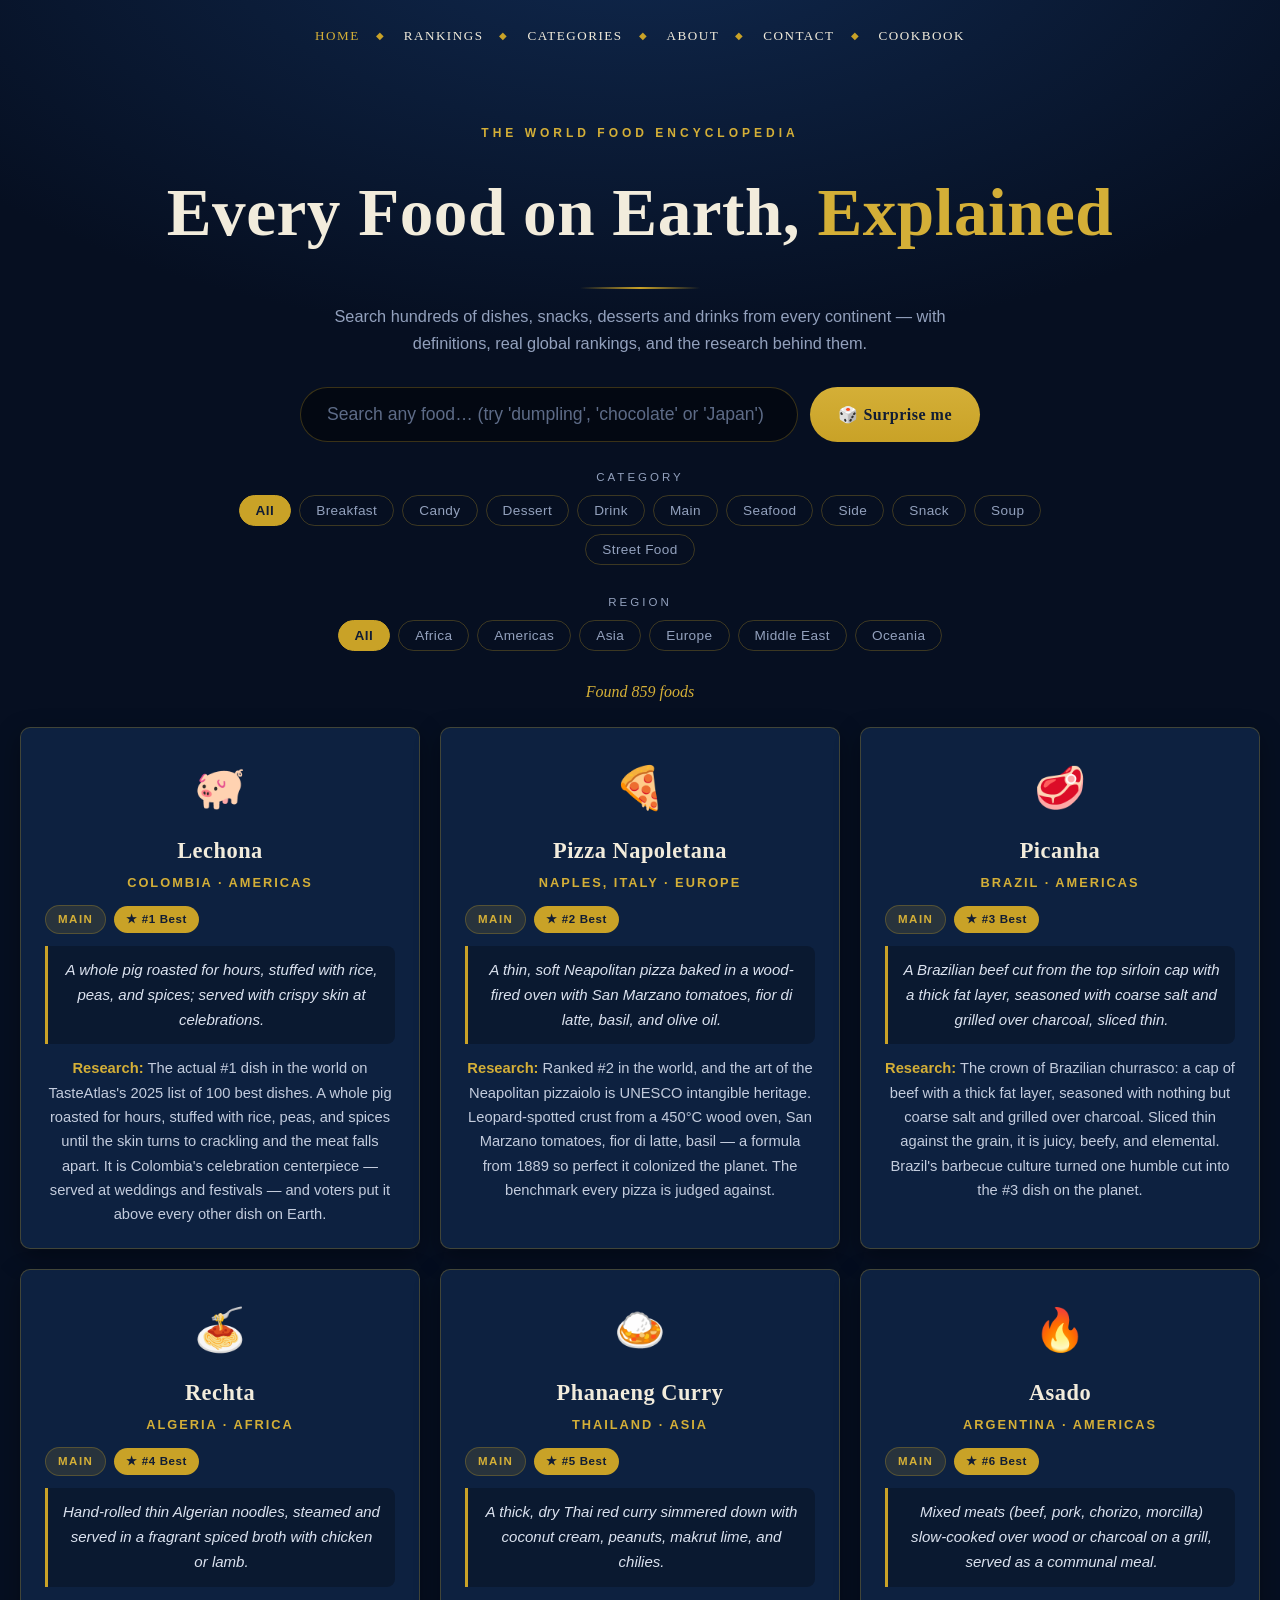
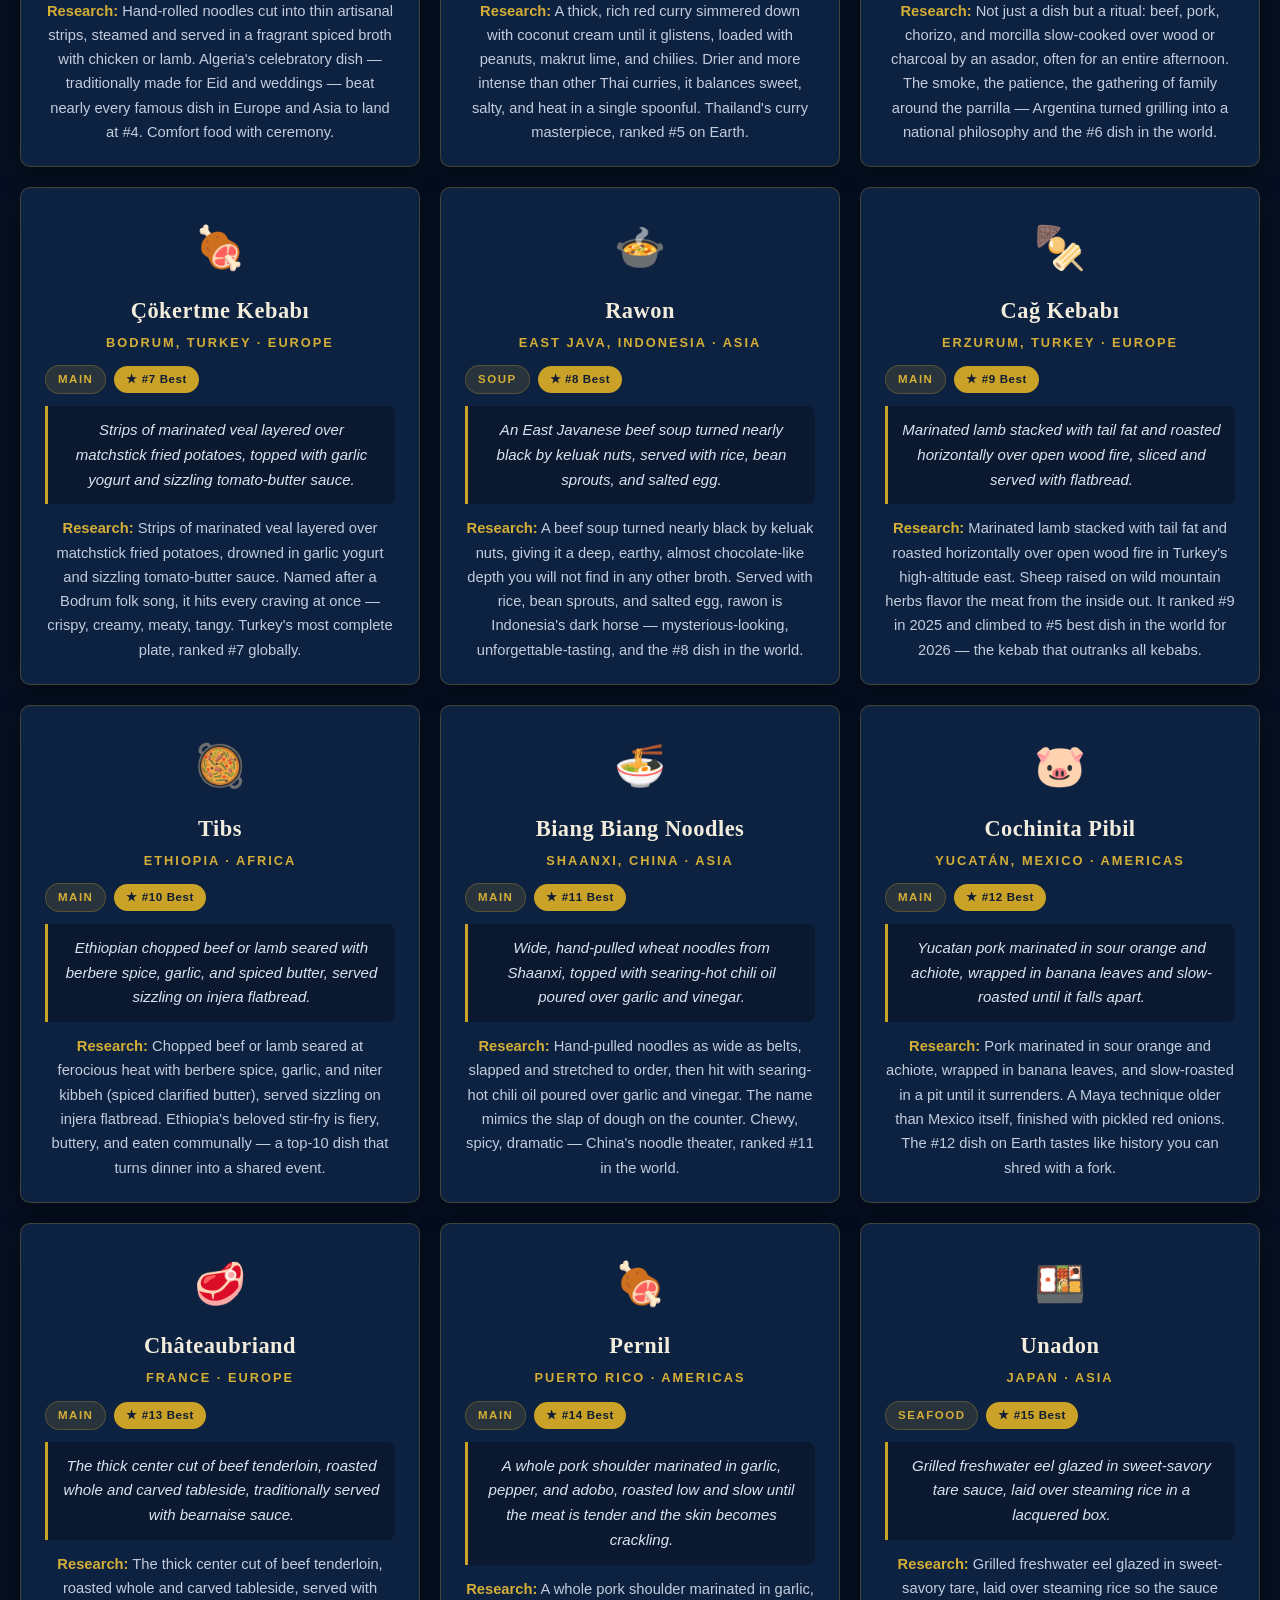
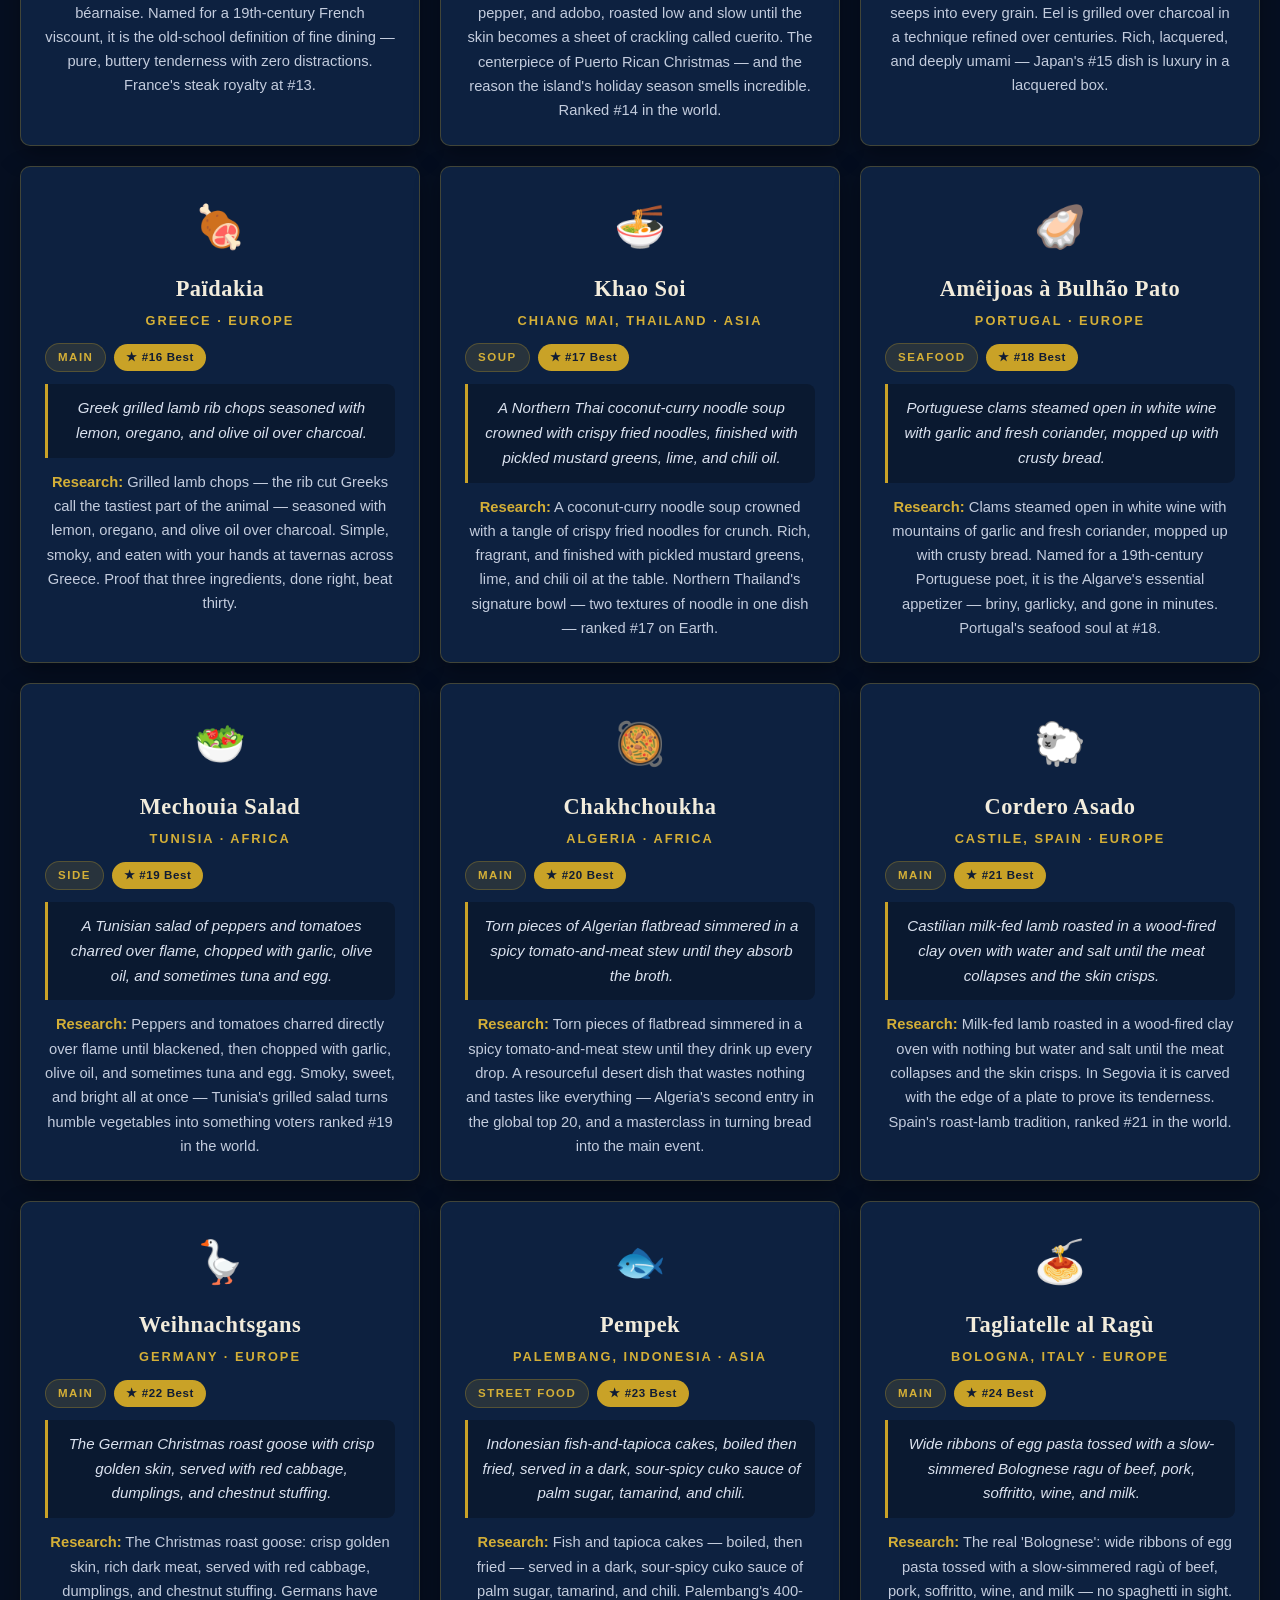
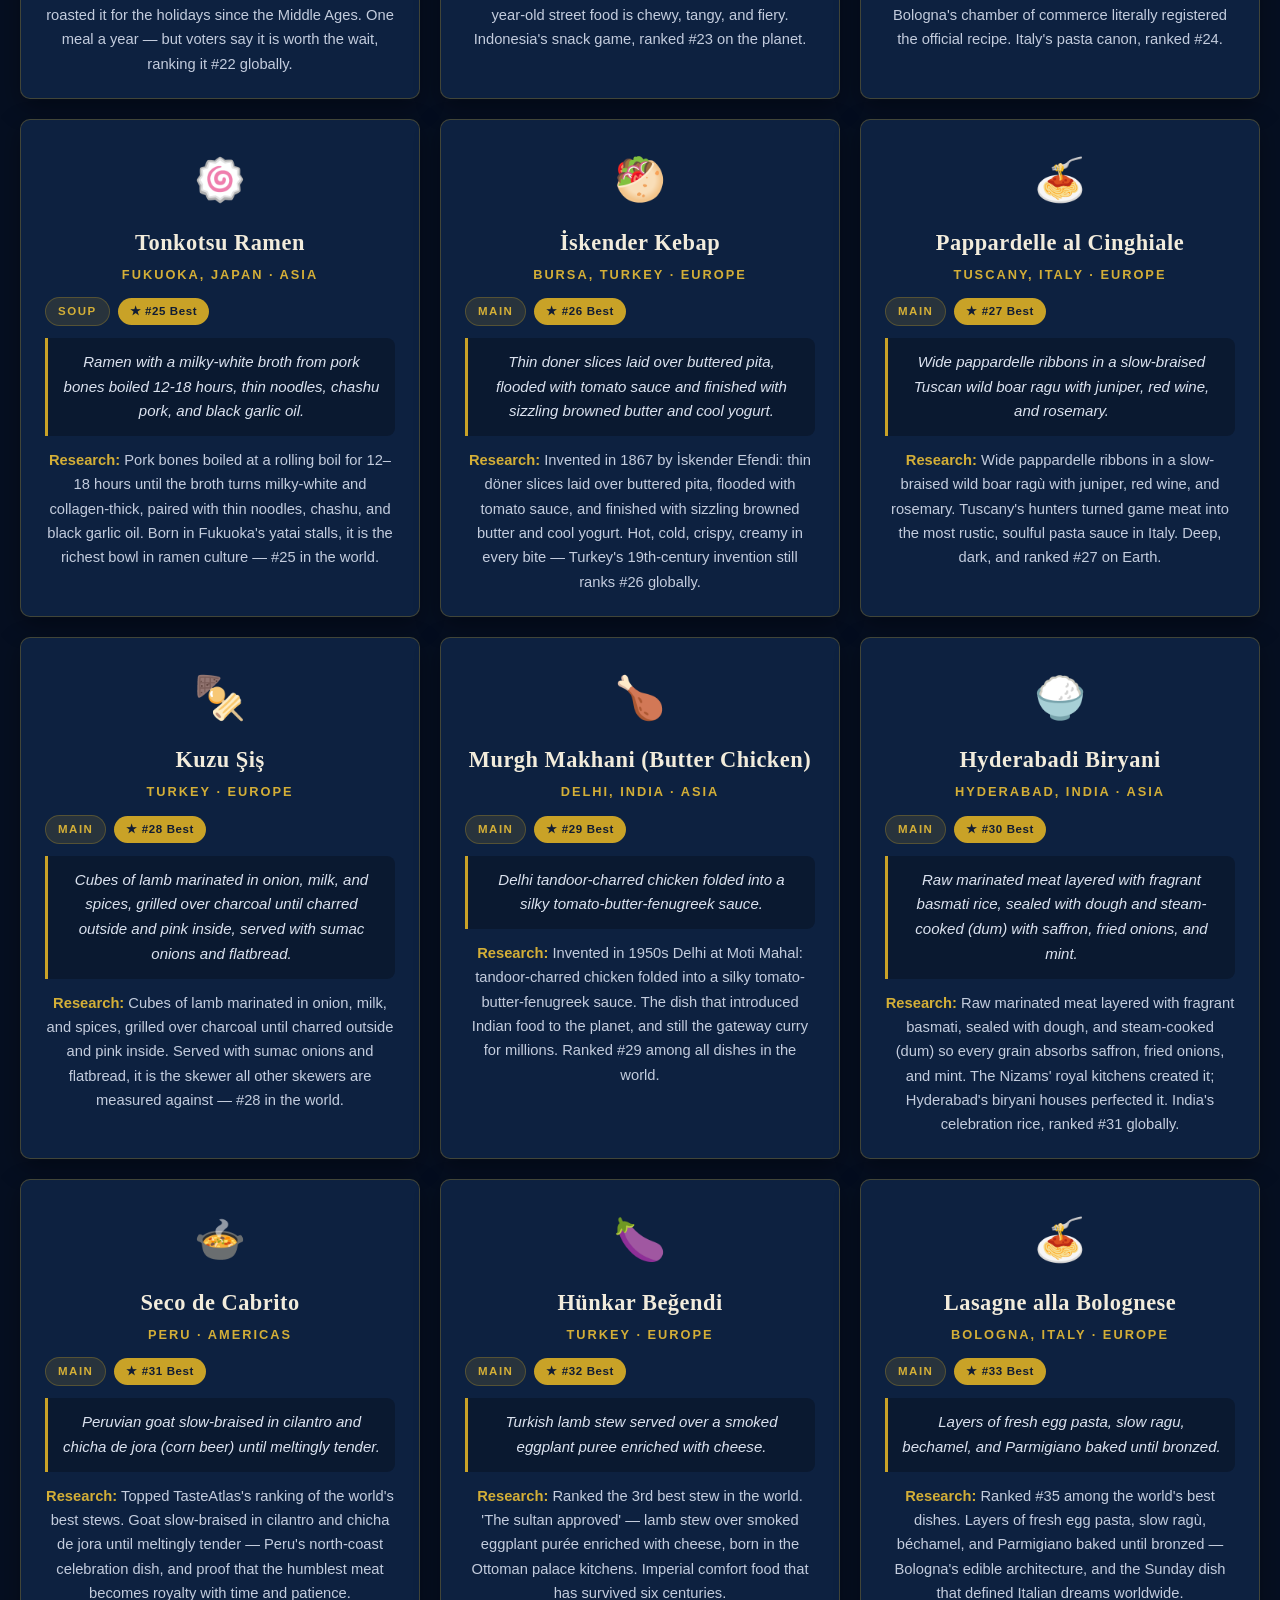
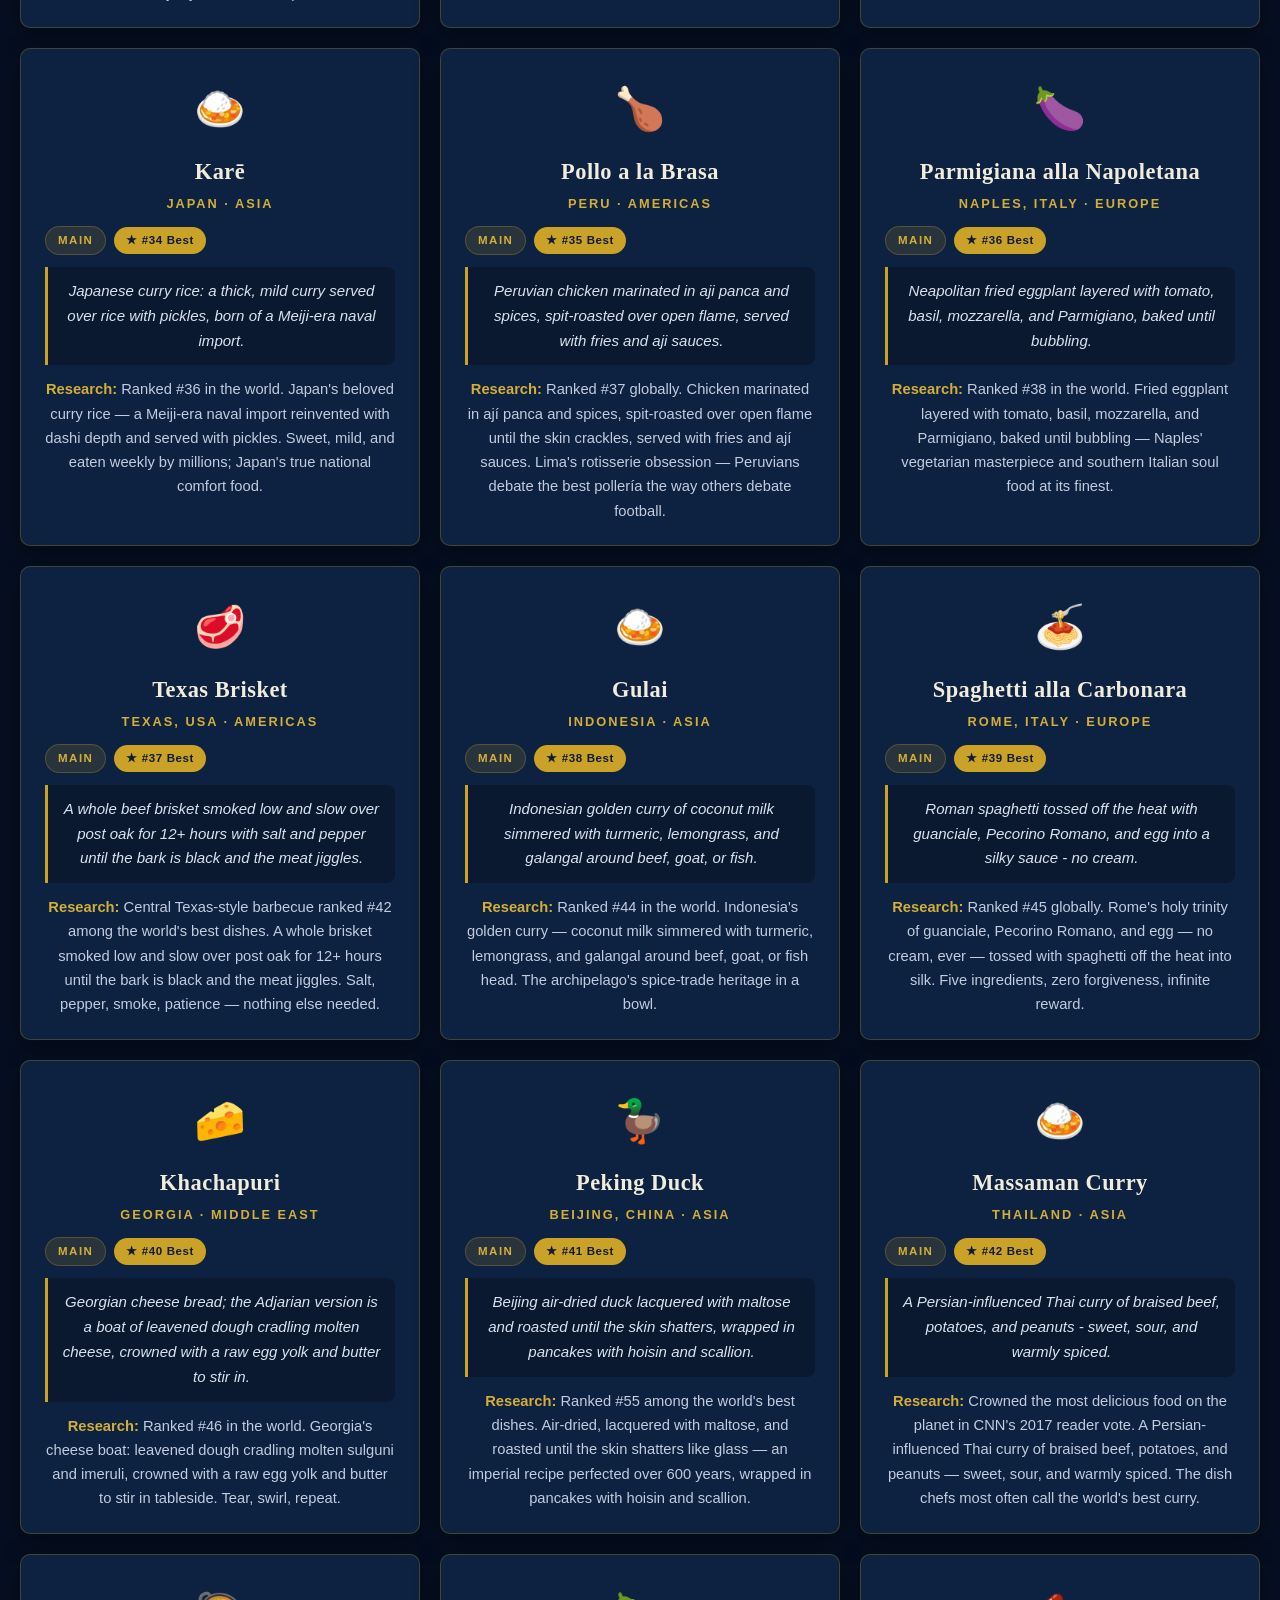
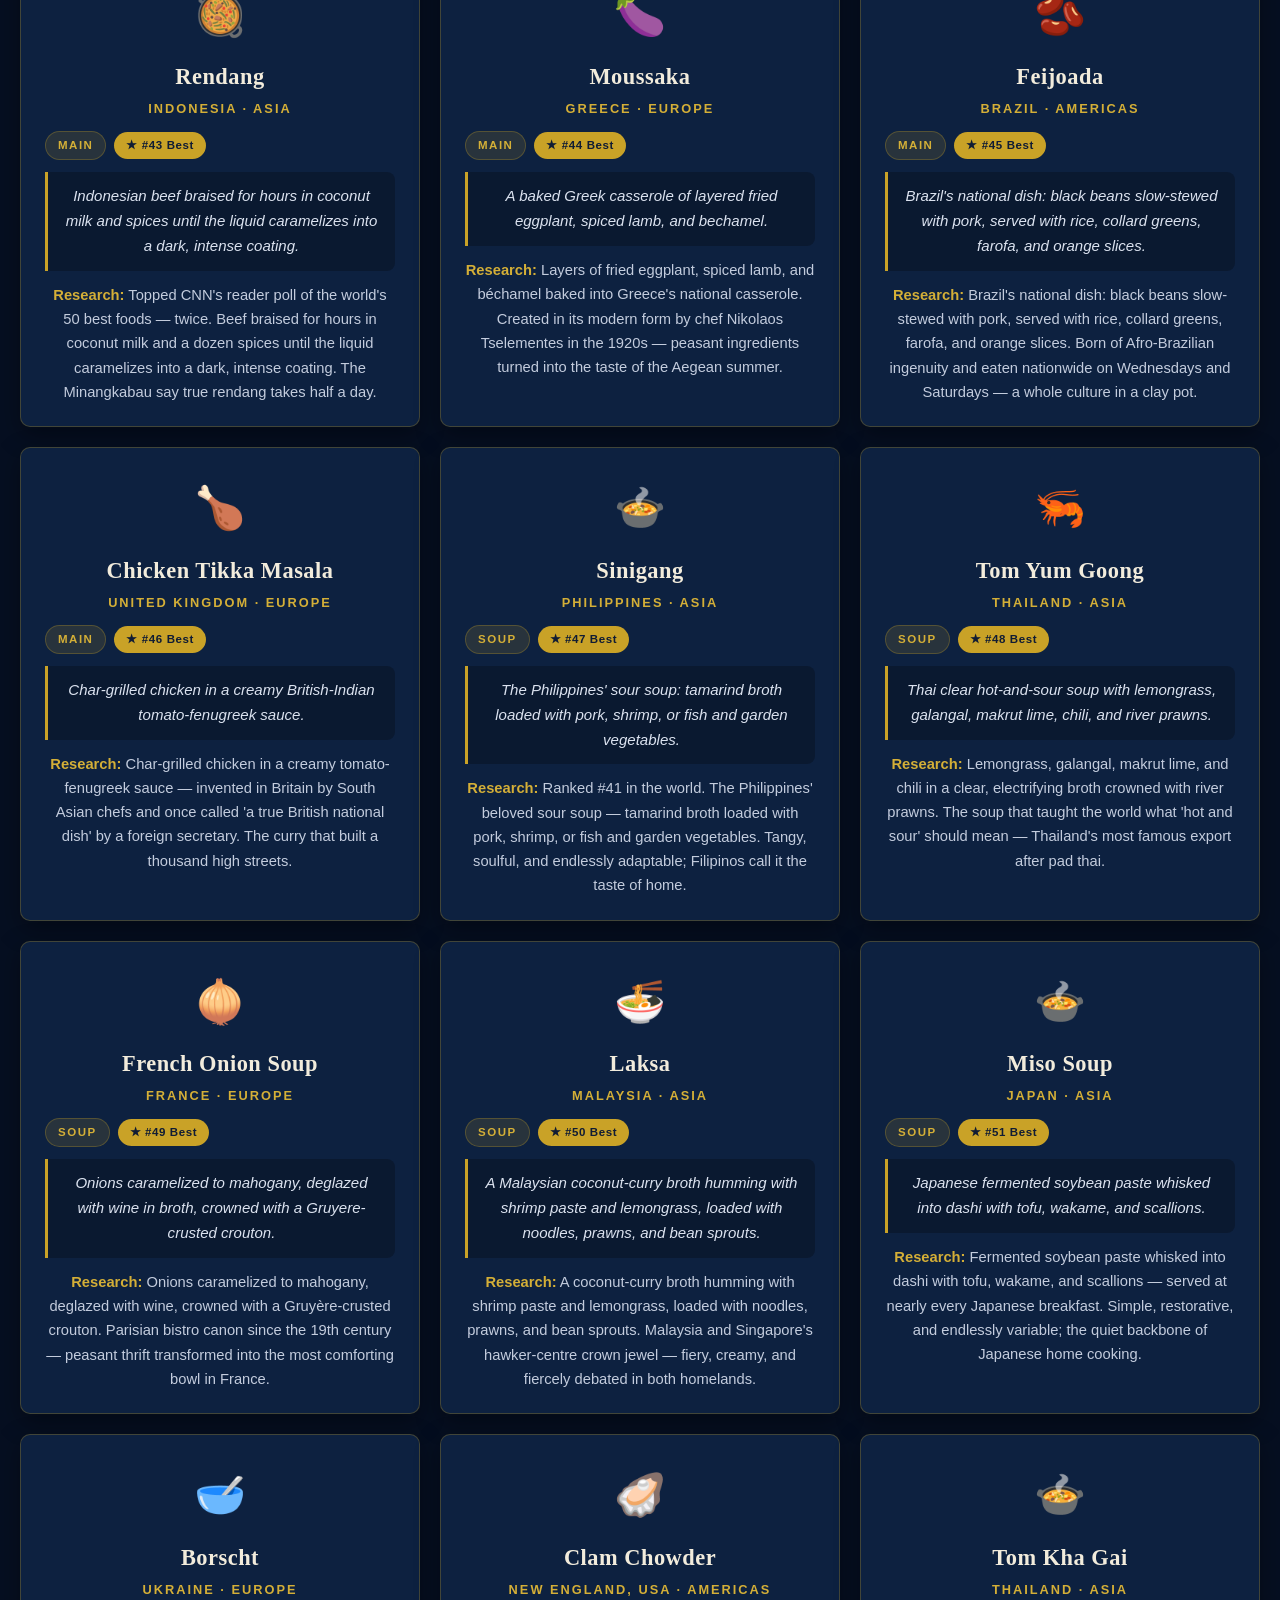
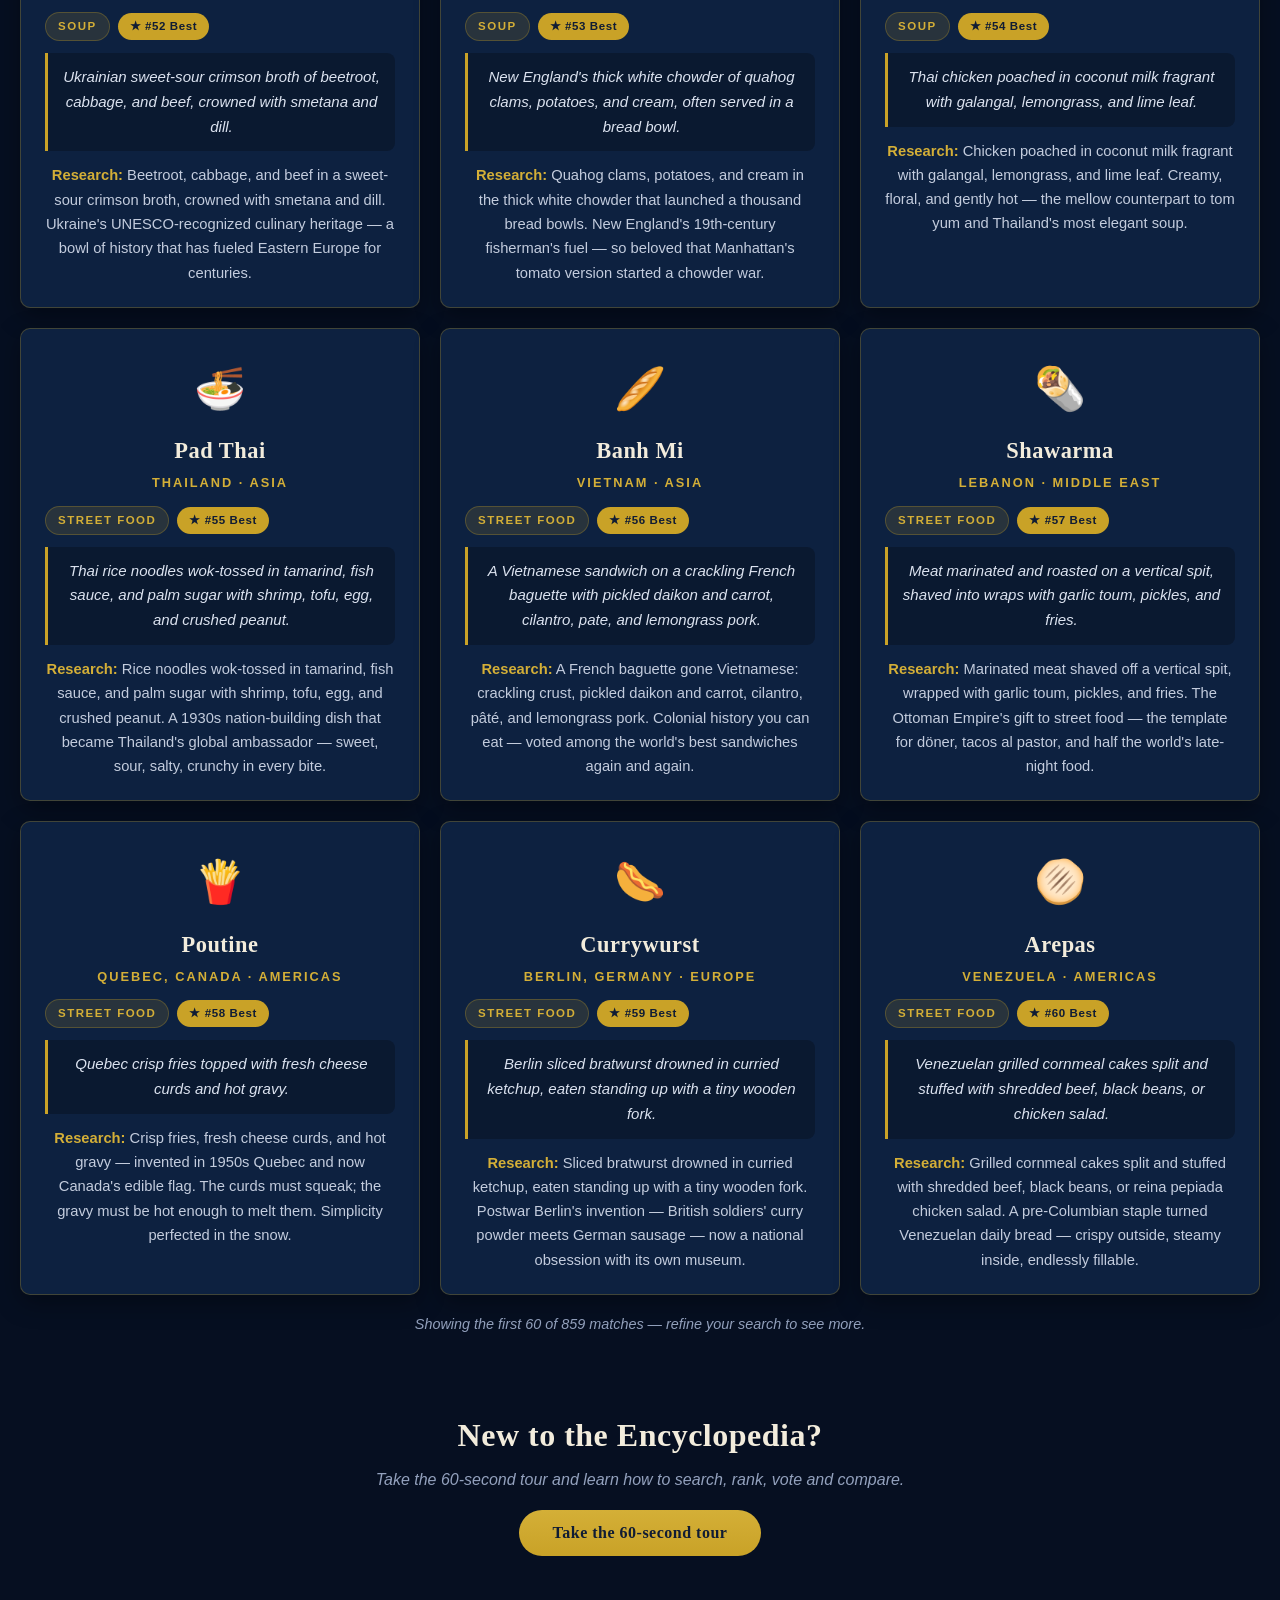
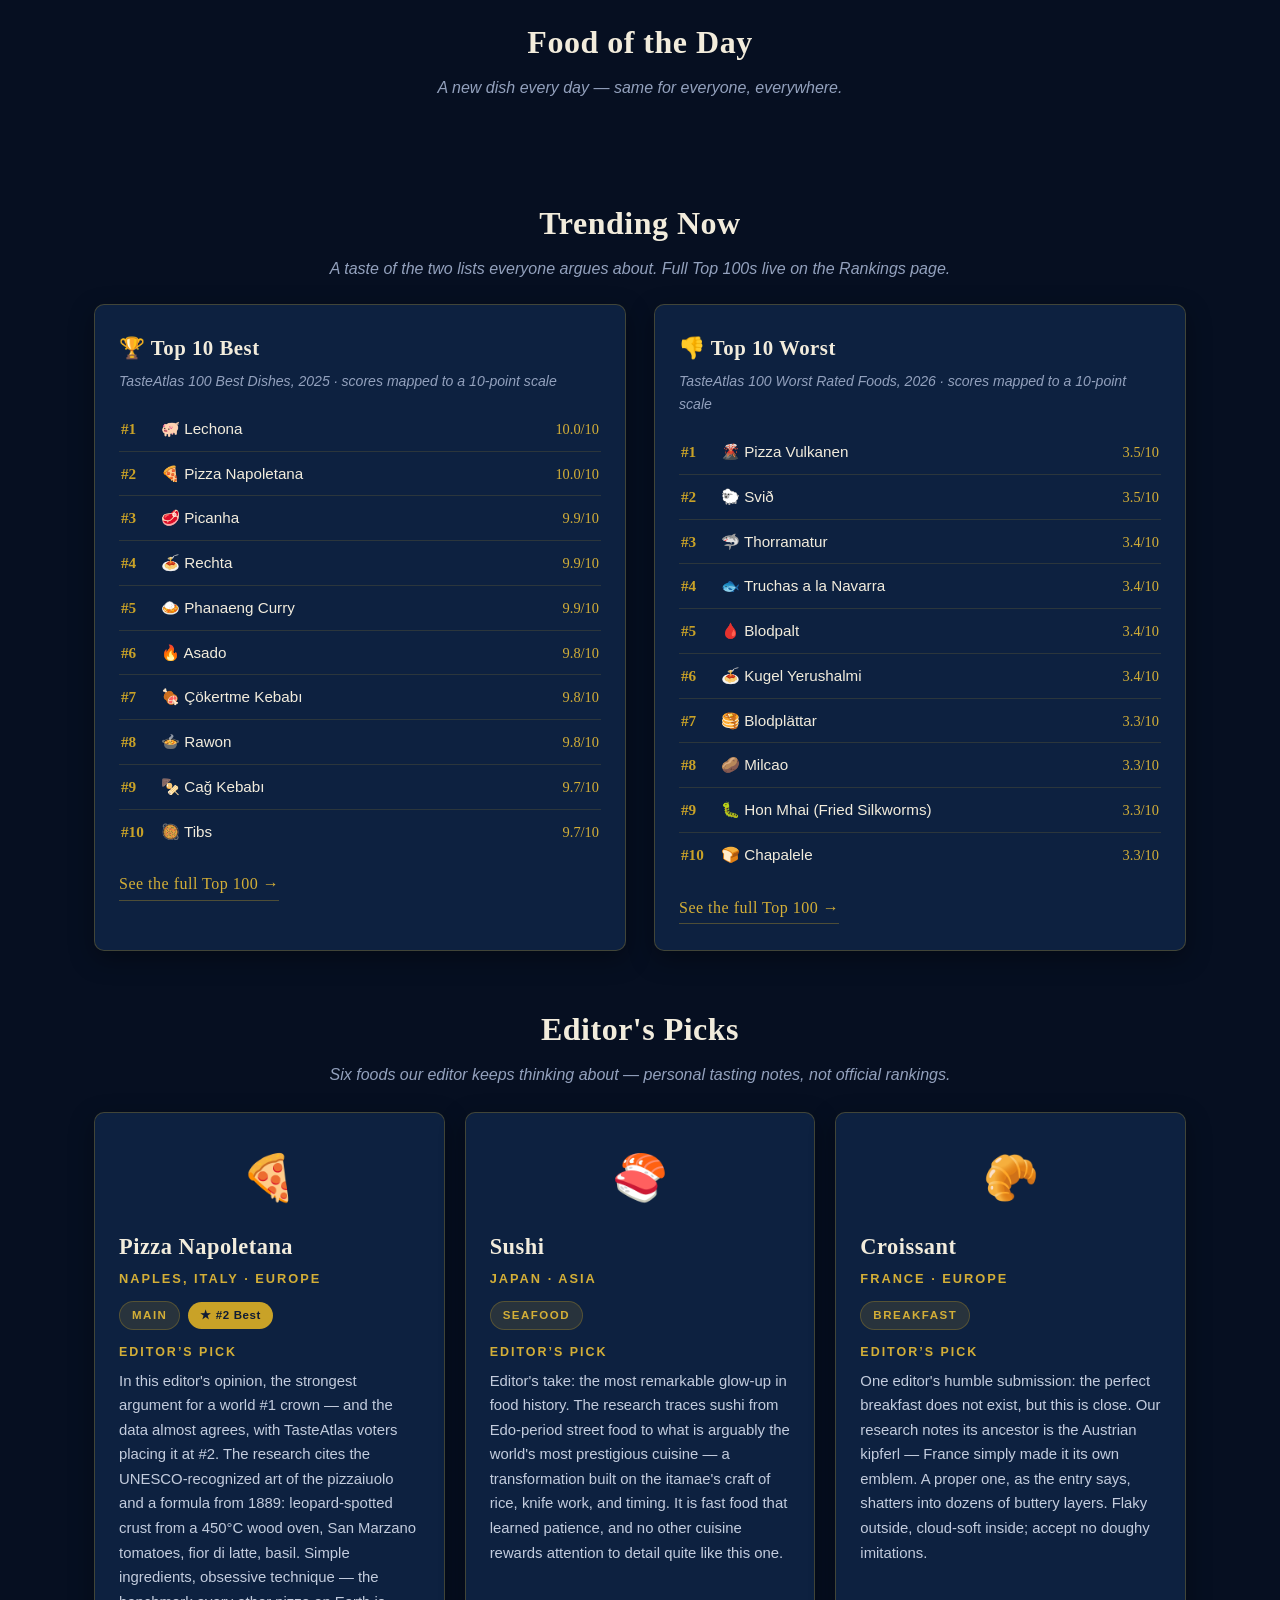
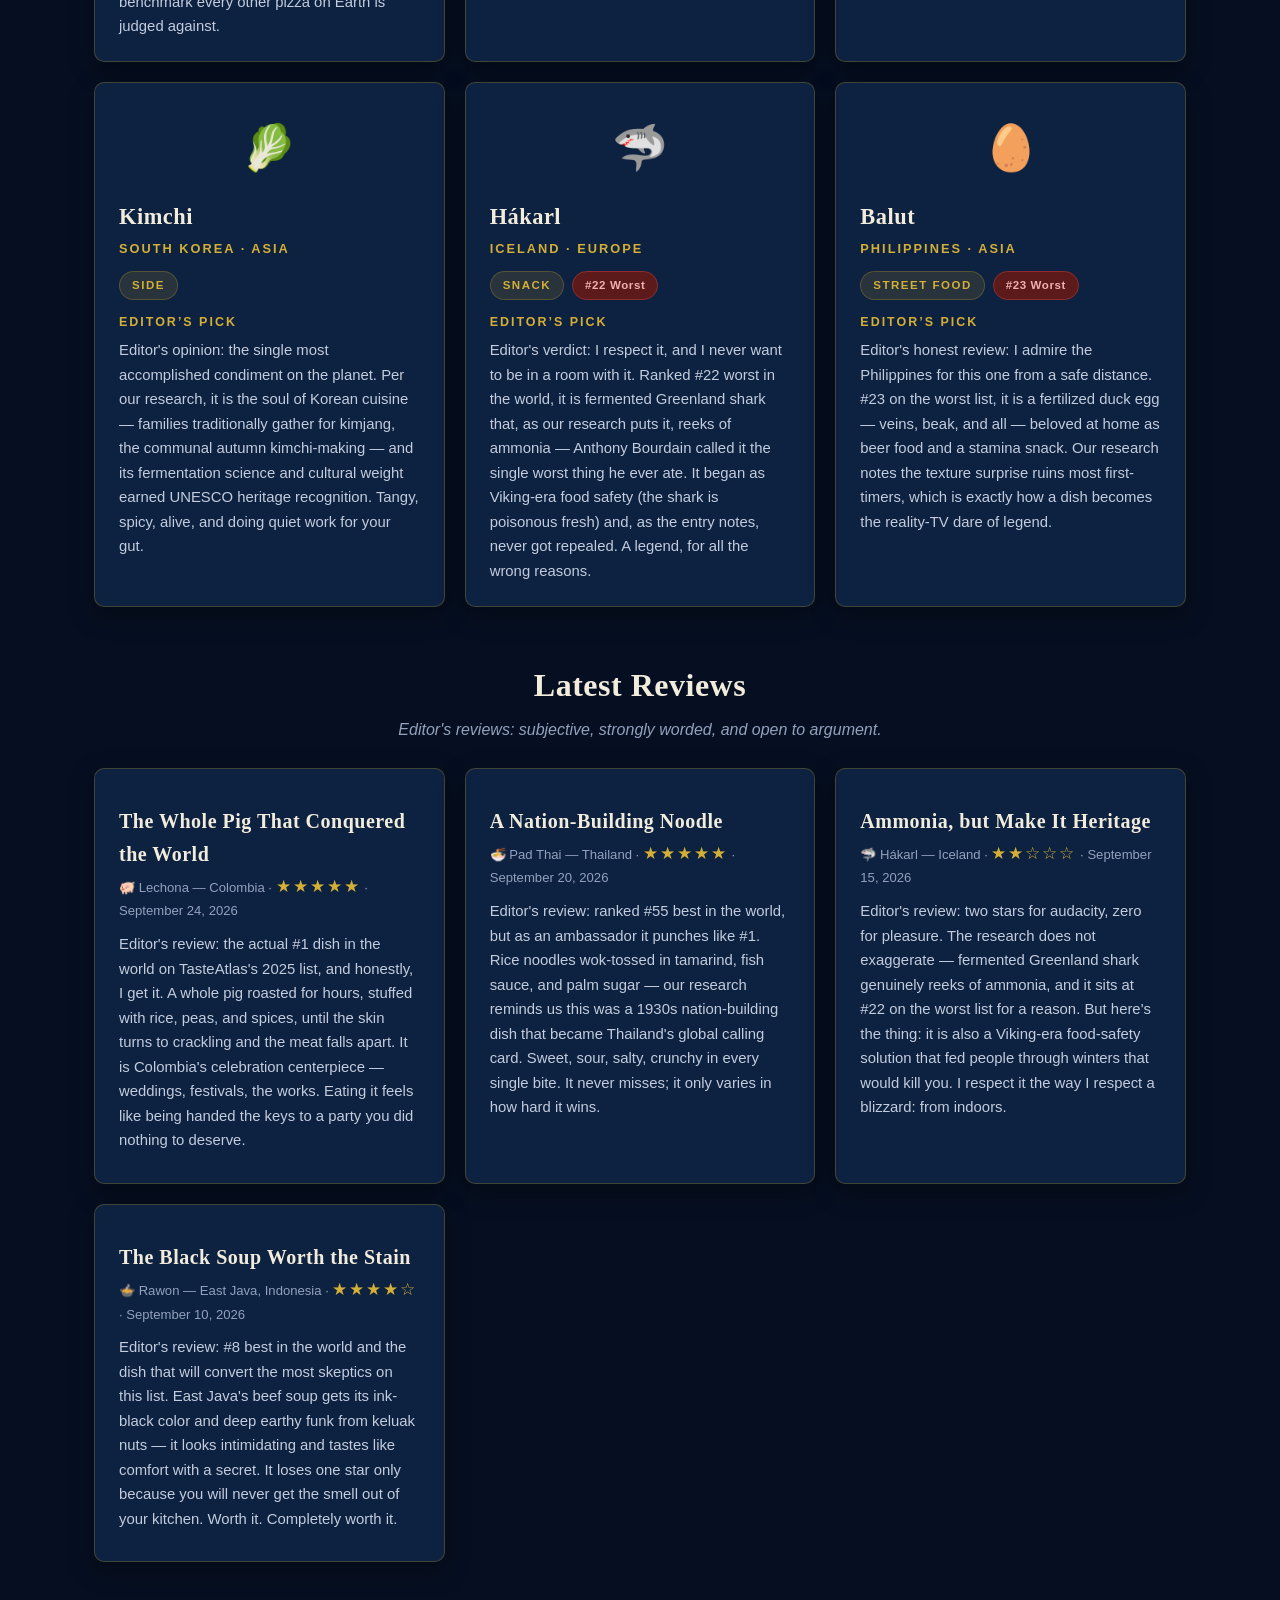
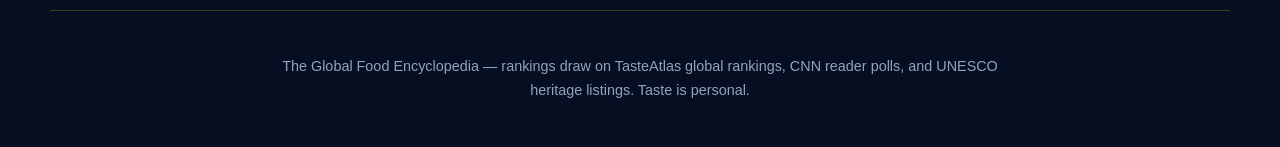
==== index.html @ fb06ca41 "995 foods, guided tour, theme customizer, food of the day, my cookbook" ====
<!DOCTYPE html>
<html lang="en">
<head>
<meta charset="UTF-8">
<meta name="viewport" content="width=device-width, initial-scale=1.0">
<title>The Global Food Encyclopedia — Search Every Food on Earth</title>
<meta name="description" content="Search hundreds of dishes, snacks, desserts and drinks from every continent — with definitions, real TasteAtlas global rankings, and the research behind every rank.">
<meta property="og:type" content="website">
<meta property="og:title" content="The Global Food Encyclopedia — Search Every Food on Earth">
<meta property="og:description" content="Hundreds of dishes from every continent, with definitions, global rankings, and the research behind them. Taste is personal.">
<meta property="og:url" content="https://globalfoodencyclopedia.example/index.html">
<meta property="og:site_name" content="The Global Food Encyclopedia">
<link rel="stylesheet" href="styles.css">
<script type="application/ld+json">
{
  "@context": "https://schema.org",
  "@type": "ItemList",
  "name": "Top 10 Best Foods on Earth (TasteAtlas 2025)",
  "itemListElement": [
    {"@type": "ListItem", "position": 1, "name": "Lechona"},
    {"@type": "ListItem", "position": 2, "name": "Pizza Napoletana"},
    {"@type": "ListItem", "position": 3, "name": "Picanha"},
    {"@type": "ListItem", "position": 4, "name": "Rechta"},
    {"@type": "ListItem", "position": 5, "name": "Phanaeng Curry"},
    {"@type": "ListItem", "position": 6, "name": "Asado"},
    {"@type": "ListItem", "position": 7, "name": "Çökertme Kebabı"},
    {"@type": "ListItem", "position": 8, "name": "Rawon"},
    {"@type": "ListItem", "position": 9, "name": "Cağ Kebabı"},
    {"@type": "ListItem", "position": 10, "name": "Tibs"}
  ]
}
</script>

</head>
<body>

<nav class="site-nav" aria-label="Site navigation">
  <a href="index.html" class="current">Home</a><span class="nav-divider" aria-hidden="true">◆</span>
  <a href="rankings.html">Rankings</a><span class="nav-divider" aria-hidden="true">◆</span>
  <a href="categories.html">Categories</a><span class="nav-divider" aria-hidden="true">◆</span>
  <a href="about.html">About</a><span class="nav-divider" aria-hidden="true">◆</span>
  <a href="contact.html">Contact</a><span class="nav-divider" aria-hidden="true">◆</span>
  <a href="cookbook.html">Cookbook</a>
</nav>

<header class="hero">
  <p class="kicker">The World Food Encyclopedia</p>
  <h1>Every Food on Earth, <span class="gold">Explained</span></h1>
  <p class="sub">Search hundreds of dishes, snacks, desserts and drinks from every continent — with definitions, real global rankings, and the research behind them.</p>
  <div class="search-hero">
    <input id="searchInput" type="text" placeholder="Search any food… (try 'dumpling', 'chocolate' or 'Japan')" autocomplete="off">
    <button id="surpriseBtn" class="gold-btn">🎲 Surprise me</button>
  </div>
  <div class="chip-group">
    <span class="chip-label">Category</span>
    <div class="chips" id="searchCatChips"></div>
  </div>
  <div class="chip-group">
    <span class="chip-label">Region</span>
    <div class="chips" id="searchRegionChips"></div>
  </div>
  <p class="result-count" id="searchCount"></p>
  <div class="grid" id="searchGrid"></div>
  <p class="empty" id="searchEmpty" style="display:none">No foods match. Try another craving.</p>
  <p class="cap-note" id="searchCap" style="display:none"></p>
</header>

<section class='home-section intro-cta' aria-label='New here'>
  <div class='section-head'>
    <h2>New to the Encyclopedia?</h2>
    <p>Take the 60-second tour and learn how to search, rank, vote and compare.</p>
    <p><button type='button' class='gold-btn' id='introTourBtn' style='padding:14px 34px;margin-top:10px'>Take the 60-second tour</button></p>
  </div>
</section>
<section class="home-section" aria-label="Food of the Day">
  <div class="section-head">
    <h2>Food of the Day</h2>
    <p>A new dish every day — same for everyone, everywhere.</p>
  </div>
  <div id="fotd-slot" style="max-width:640px;margin:24px auto 0"></div>
</section>

<main>
  <section class="home-section" aria-label="Trending Now">
    <div class="section-head">
      <h2>Trending Now</h2>
      <p>A taste of the two lists everyone argues about. Full Top 100s live on the Rankings page.</p>
    </div>
    <div class="trending-grid">
      <div class="trending-col">
        <h3>🏆 Top 10 Best</h3>
        <p class="col-sub">TasteAtlas 100 Best Dishes, 2025 · scores mapped to a 10-point scale</p>
        <ul class="preview-list" id="bestPreview"></ul>
        <a class="see-all" href="rankings.html">See the full Top 100 →</a>
      </div>
      <div class="trending-col">
        <h3>👎 Top 10 Worst</h3>
        <p class="col-sub">TasteAtlas 100 Worst Rated Foods, 2026 · scores mapped to a 10-point scale</p>
        <ul class="preview-list" id="worstPreview"></ul>
        <a class="see-all" href="rankings.html">See the full Top 100 →</a>
      </div>
    </div>
  </section>

  <section class="home-section" aria-label="Editor's Picks">
    <div class="section-head">
      <h2>Editor's Picks</h2>
      <p>Six foods our editor keeps thinking about — personal tasting notes, not official rankings.</p>
    </div>
    <div class="picks-grid" id="picksGrid"></div>
  </section>

  <section class="home-section" aria-label="Latest Reviews">
    <div class="section-head">
      <h2>Latest Reviews</h2>
      <p>Editor's reviews: subjective, strongly worded, and open to argument.</p>
    </div>
    <div class="reviews-grid" id="reviewsGrid"></div>
  </section>
</main>

<footer class="site-footer">
  <p>The Global Food Encyclopedia — rankings draw on TasteAtlas global rankings, CNN reader polls, and UNESCO heritage listings. Taste is personal.</p>
</footer>

<script src="data/foods.js"></script>
<script src="data/photos.js"></script>
<script src="tour.js"></script>
<script src="theme.js"></script>
<script src="cookbook.js"></script>
<script src="fotd.js"></script>
<script>
/* Homepage: food search engine + trending previews + editor's picks + latest reviews. */
(function () {
  var state = { q: "", cat: "All", region: "All" };
  var MAX_RESULTS = 60;

  function scoreOf(f) {
    if (f.bestRank) return (10 - (f.bestRank - 1) * (3.5 / 99)).toFixed(1);
    if (f.worstRank) return (3.5 - (f.worstRank - 1) * (2.5 / 99)).toFixed(1);
    return null;
  }

  function rankBadge(f) {
    if (f.bestRank) return ' <span class="rank-badge best">★ #' + f.bestRank + ' Best</span>';
    if (f.worstRank) return ' <span class="rank-badge worst">#' + f.worstRank + ' Worst</span>';
    return "";
  }

  function cardHTML(f) {
    return '<article class="card">'
      + '<div class="emoji">' + f.emoji + '</div>'
      + '<h3>' + f.name + '</h3>'
      + '<div class="origin">' + f.origin + ' · ' + f.region + '</div>'
      + '<div class="cat-row"><span class="cat-tag">' + f.category + '</span>' + rankBadge(f) + '</div>'
      + '<p class="definition">' + f.definition + '</p>'
      + '<div class="research"><strong>Research:</strong> ' + f.research + '</div>'
      + '</article>';
  }

  function matchesFilters(f) {
    if (state.cat !== "All" && f.category !== state.cat) return false;
    if (state.region !== "All" && f.region !== state.region) return false;
    if (state.q) {
      var q = state.q.toLowerCase().trim();
      var hay = (f.name + " " + f.origin + " " + f.region + " " + f.category + " " + f.definition + " " + f.research).toLowerCase();
      if (hay.indexOf(q) === -1) return false;
    }
    return true;
  }

  function buildChips(containerId, values, key) {
    var el = document.getElementById(containerId);
    var html = ['<button class="chip active" data-value="All">All</button>'];
    values.forEach(function (v) {
      html.push('<button class="chip" data-value="' + v + '">' + v + '</button>');
    });
    el.innerHTML = html.join("");
    el.addEventListener("click", function (e) {
      if (!e.target.classList.contains("chip")) return;
      el.querySelectorAll(".chip").forEach(function (c) { c.classList.remove("active"); });
      e.target.classList.add("active");
      state[key] = e.target.getAttribute("data-value");
      renderSearch();
    });
  }

  function renderSearch() {
    var list = FOODS.filter(matchesFilters);
    var shown = list.slice(0, MAX_RESULTS);
    document.getElementById("searchGrid").innerHTML = shown.map(cardHTML).join("");
    document.getElementById("searchEmpty").style.display = list.length ? "none" : "block";
    document.getElementById("searchCount").textContent =
      list.length ? ("Found " + list.length + " food" + (list.length === 1 ? "" : "s")) : "";
    var cap = document.getElementById("searchCap");
    if (list.length > MAX_RESULTS) {
      cap.style.display = "block";
      cap.textContent = "Showing the first " + MAX_RESULTS + " of " + list.length + " matches — refine your search to see more.";
    } else {
      cap.style.display = "none";
    }
  }

  function renderPreview(listId, list, isBest) {
    var el = document.getElementById(listId);
    el.innerHTML = list.map(function (f) {
      var rank = isBest ? f.bestRank : f.worstRank;
      return '<li class="preview-row">'
        + '<span class="preview-rank">#' + rank + '</span>'
        + '<span class="preview-name"><a href="rankings.html">' + f.emoji + ' ' + f.name + '</a></span>'
        + '<span class="preview-score">' + scoreOf(f) + '/10</span>'
        + '</li>';
    }).join("");
  }

  var PICKS = [
    { name: "Pizza Napoletana",
      review: "In this editor's opinion, the strongest argument for a world #1 crown — and the data almost agrees, with TasteAtlas voters placing it at #2. The research cites the UNESCO-recognized art of the pizzaiuolo and a formula from 1889: leopard-spotted crust from a 450°C wood oven, San Marzano tomatoes, fior di latte, basil. Simple ingredients, obsessive technique — the benchmark every other pizza on Earth is judged against." },
    { name: "Sushi",
      review: "Editor's take: the most remarkable glow-up in food history. The research traces sushi from Edo-period street food to what is arguably the world's most prestigious cuisine — a transformation built on the itamae's craft of rice, knife work, and timing. It is fast food that learned patience, and no other cuisine rewards attention to detail quite like this one." },
    { name: "Croissant",
      review: "One editor's humble submission: the perfect breakfast does not exist, but this is close. Our research notes its ancestor is the Austrian kipferl — France simply made it its own emblem. A proper one, as the entry says, shatters into dozens of buttery layers. Flaky outside, cloud-soft inside; accept no doughy imitations." },
    { name: "Kimchi",
      review: "Editor's opinion: the single most accomplished condiment on the planet. Per our research, it is the soul of Korean cuisine — families traditionally gather for kimjang, the communal autumn kimchi-making — and its fermentation science and cultural weight earned UNESCO heritage recognition. Tangy, spicy, alive, and doing quiet work for your gut." },
    { name: "Hákarl",
      review: "Editor's verdict: I respect it, and I never want to be in a room with it. Ranked #22 worst in the world, it is fermented Greenland shark that, as our research puts it, reeks of ammonia — Anthony Bourdain called it the single worst thing he ever ate. It began as Viking-era food safety (the shark is poisonous fresh) and, as the entry notes, never got repealed. A legend, for all the wrong reasons." },
    { name: "Balut",
      review: "Editor's honest review: I admire the Philippines for this one from a safe distance. #23 on the worst list, it is a fertilized duck egg — veins, beak, and all — beloved at home as beer food and a stamina snack. Our research notes the texture surprise ruins most first-timers, which is exactly how a dish becomes the reality-TV dare of legend." }
  ];

  function renderPicks() {
    var el = document.getElementById("picksGrid");
    el.innerHTML = PICKS.map(function (p) {
      var f = FOODS.find(function (x) { return x.name === p.name; });
      if (!f) return "";
      var photo = (typeof PHOTOS !== "undefined" && PHOTOS[p.name])
        ? '<img class="pick-photo" src="' + PHOTOS[p.name] + '" data-photo-for="' + p.name + '" alt="' + p.name + '" loading="lazy" onerror="this.remove()">'
        : "";
      return '<article class="card pick-card">'
        + photo
        + '<div class="pick-emoji-fallback">' + f.emoji + '</div>'
        + '<h3>' + f.name + '</h3>'
        + '<div class="origin">' + f.origin + ' · ' + f.region + '</div>'
        + '<div class="cat-row"><span class="cat-tag">' + f.category + '</span>' + rankBadge(f) + '</div>'
        + '<div class="pick-review"><span class="pick-kicker">Editor\u2019s pick</span>' + p.review + '</div>'
        + '</article>';
    }).join("");
  }

  var REVIEWS = [
    { title: "The Whole Pig That Conquered the World", food: "Lechona", stars: 5, date: "September 24, 2026",
      body: "Editor's review: the actual #1 dish in the world on TasteAtlas's 2025 list, and honestly, I get it. A whole pig roasted for hours, stuffed with rice, peas, and spices, until the skin turns to crackling and the meat falls apart. It is Colombia's celebration centerpiece — weddings, festivals, the works. Eating it feels like being handed the keys to a party you did nothing to deserve." },
    { title: "A Nation-Building Noodle", food: "Pad Thai", stars: 5, date: "September 20, 2026",
      body: "Editor's review: ranked #55 best in the world, but as an ambassador it punches like #1. Rice noodles wok-tossed in tamarind, fish sauce, and palm sugar — our research reminds us this was a 1930s nation-building dish that became Thailand's global calling card. Sweet, sour, salty, crunchy in every single bite. It never misses; it only varies in how hard it wins." },
    { title: "Ammonia, but Make It Heritage", food: "Hákarl", stars: 2, date: "September 15, 2026",
      body: "Editor's review: two stars for audacity, zero for pleasure. The research does not exaggerate — fermented Greenland shark genuinely reeks of ammonia, and it sits at #22 on the worst list for a reason. But here's the thing: it is also a Viking-era food-safety solution that fed people through winters that would kill you. I respect it the way I respect a blizzard: from indoors." },
    { title: "The Black Soup Worth the Stain", food: "Rawon", stars: 4, date: "September 10, 2026",
      body: "Editor's review: #8 best in the world and the dish that will convert the most skeptics on this list. East Java's beef soup gets its ink-black color and deep earthy funk from keluak nuts — it looks intimidating and tastes like comfort with a secret. It loses one star only because you will never get the smell out of your kitchen. Worth it. Completely worth it." }
  ];

  function renderReviews() {
    var el = document.getElementById("reviewsGrid");
    el.innerHTML = REVIEWS.map(function (r) {
      var f = FOODS.find(function (x) { return x.name === r.food; });
      var foodLine = f ? (f.emoji + " " + f.name + " — " + f.origin) : r.food;
      var stars = "\u2605".repeat(r.stars) + "\u2606".repeat(5 - r.stars);
      return '<article class="card review-card">'
        + '<h3 class="review-title">' + r.title + '</h3>'
        + '<div class="review-meta">' + foodLine + ' · <span class="stars">' + stars + '</span> · ' + r.date + '</div>'
        + '<div class="review-body"><p>' + r.body + '</p></div>'
        + '</article>';
    }).join("");
  }

  // init
  var categories = Array.from(new Set(FOODS.map(function (f) { return f.category; }))).sort();
  var regions = Array.from(new Set(FOODS.map(function (f) { return f.region; }))).sort();
  buildChips("searchCatChips", categories, "cat");
  buildChips("searchRegionChips", regions, "region");
  document.getElementById("searchInput").addEventListener("input", function (e) {
    state.q = e.target.value;
    renderSearch();
  });
  document.getElementById("surpriseBtn").addEventListener("click", function () {
    var f = FOODS[Math.floor(Math.random() * FOODS.length)];
    state.q = ""; state.cat = "All"; state.region = "All";
    document.getElementById("searchInput").value = "";
    document.querySelectorAll("#searchCatChips .chip, #searchRegionChips .chip").forEach(function (c) {
      c.classList.toggle("active", c.getAttribute("data-value") === "All");
    });
    document.getElementById("searchGrid").innerHTML = cardHTML(f);
    document.getElementById("searchEmpty").style.display = "none";
    document.getElementById("searchCount").textContent = "🎲 A surprise for you: " + f.name;
    document.getElementById("searchCap").style.display = "none";
    document.getElementById("searchGrid").scrollIntoView({ behavior: "smooth", block: "start" });
  });
  renderSearch();
  var best10 = FOODS.filter(function (f) { return f.bestRank && f.bestRank <= 10; })
    .sort(function (a, b) { return a.bestRank - b.bestRank; });
  var worst10 = FOODS.filter(function (f) { return f.worstRank && f.worstRank <= 10; })
    .sort(function (a, b) { return a.worstRank - b.worstRank; });
  renderPreview("bestPreview", best10, true);
  renderPreview("worstPreview", worst10, false);
  renderPicks();
  renderReviews();

  var introBtn = document.getElementById('introTourBtn');
  if (introBtn) {
    introBtn.addEventListener('click', function () {
      if (window.startFoodTour) window.startFoodTour();
    });
  }
})();
</script>
</body>
</html>
---- styles.css ----
:root {
  --navy-deep: #060f21;
  --navy: #0a1a33;
  --card: #0d2140;
  --card-edge: rgba(201, 162, 39, 0.28);
  --gold: #c9a227;
  --gold-bright: #d4af37;
  --gold-soft: rgba(201, 162, 39, 0.14);
  --cream: #f2ecdc;
  --muted: #93a1bd;
  --rule: rgba(201, 162, 39, 0.35);
}
* { box-sizing: border-box; margin: 0; padding: 0; }
body {
  font-family: -apple-system, BlinkMacSystemFont, "Segoe UI", Helvetica, Arial, sans-serif;
  background: radial-gradient(1400px 700px at 50% -10%, #10294f 0%, var(--navy-deep) 62%) fixed, var(--navy-deep);
  color: var(--cream);
  line-height: 1.65;
}
h1, h2, h3 {
  font-family: Georgia, "Times New Roman", serif;
  font-weight: 600;
  letter-spacing: 0.5px;
}
.hero { text-align: center; padding: 72px 20px 28px; }
.kicker {
  letter-spacing: 4px; text-transform: uppercase;
  color: var(--gold-bright); font-size: 12px; font-weight: 600;
}
.hero h1 {
  font-size: clamp(2.4rem, 6vw, 4.2rem);
  margin: 14px 0 6px; color: var(--cream);
}
.hero h1 .gold { color: var(--gold-bright); }
.hero h1::after {
  content: ""; display: block; width: 120px; height: 2px;
  background: linear-gradient(90deg, transparent, var(--gold), transparent);
  margin: 18px auto 0;
}
.sub { color: var(--muted); max-width: 620px; margin: 14px auto 30px; font-size: 1.02rem; }
.search-hero {
  max-width: 680px; margin: 0 auto 26px;
  display: flex; gap: 12px; align-items: stretch;
}
#searchInput {
  flex: 1; padding: 16px 26px; border-radius: 999px;
  border: 1px solid var(--card-edge); background: rgba(0, 0, 0, 0.45);
  color: var(--cream); font-size: 1.1rem; font-family: inherit; outline: none;
  transition: border-color 0.2s, box-shadow 0.2s;
}
#searchInput:focus { border-color: var(--gold); box-shadow: 0 0 0 3px rgba(201, 162, 39, 0.15); }
#searchInput::placeholder { color: #5d6b87; }
.gold-btn {
  cursor: pointer; border: none; border-radius: 999px;
  background: linear-gradient(180deg, var(--gold-bright), var(--gold));
  color: #101c34; font-family: Georgia, "Times New Roman", serif;
  font-size: 1rem; font-weight: 700; letter-spacing: 0.5px;
  padding: 0 28px; white-space: nowrap; transition: transform 0.15s, box-shadow 0.15s;
}
.gold-btn:hover { transform: translateY(-1px); box-shadow: 0 6px 18px rgba(201, 162, 39, 0.35); }
.chip-group { max-width: 900px; margin: 0 auto 14px; }
.chip-label {
  display: block; text-align: center; font-size: 0.72rem; letter-spacing: 3px;
  text-transform: uppercase; color: var(--muted); margin-bottom: 8px;
}
.result-count {
  text-align: center; color: var(--gold-bright); font-family: Georgia, serif;
  font-style: italic; margin: 6px 0 22px; min-height: 1.4em;
}
.cat-row { display: flex; flex-wrap: wrap; gap: 8px; align-items: center; margin-top: 12px; }
.cat-tag {
  font-size: 0.72rem; font-weight: 700; letter-spacing: 1.5px; text-transform: uppercase;
  color: var(--gold-bright); border: 1px solid var(--card-edge);
  padding: 4px 12px; border-radius: 999px; background: var(--gold-soft);
}
.rank-badge {
  font-size: 0.72rem; font-weight: 700; letter-spacing: 0.6px;
  padding: 4px 12px; border-radius: 999px;
}
.rank-badge.best { background: var(--gold); color: #101c34; }
.rank-badge.worst { background: #5c1a1a; color: #f0b0b0; border: 1px solid #8a2f2f; }
.card .definition {
  margin-top: 12px; padding: 12px 14px; border-left: 3px solid var(--gold);
  background: rgba(0, 0, 0, 0.25); border-radius: 0 8px 8px 0;
  color: #dbe2ef; font-size: 0.94rem; font-style: italic;
}
.card .research { color: #c3ccdd; font-size: 0.92rem; margin-top: 12px; }
.card .research strong { color: var(--gold-bright); font-weight: 600; }
.tabs {
  display: inline-flex; gap: 8px; padding: 6px; border-radius: 999px;
  background: rgba(0, 0, 0, 0.4); border: 1px solid var(--card-edge);
}
.tab {
  border: none; cursor: pointer; font-size: 1rem; padding: 12px 30px;
  border-radius: 999px; background: transparent; color: var(--muted);
  font-family: Georgia, "Times New Roman", serif; letter-spacing: 0.5px;
  transition: all 0.2s;
}
.tab:hover { color: var(--cream); }
.tab.active { background: var(--gold); color: #101c34; font-weight: 700; }
main { max-width: 1180px; margin: 0 auto; padding: 20px 22px 40px; }
.board { display: none; }
.board.active { display: block; animation: fade 0.35s ease; }
@keyframes fade { from { opacity: 0; transform: translateY(8px); } to { opacity: 1; transform: none; } }
.board-head { text-align: center; margin: 22px 0 20px; }
.board-head h2 { font-size: 2rem; color: var(--cream); }
.board-head p { color: var(--muted); margin-top: 6px; font-style: italic; }
.chips {
  display: flex; flex-wrap: wrap; gap: 8px; justify-content: center;
  margin: 0 auto 28px; max-width: 900px;
}
.chip {
  cursor: pointer; font-family: inherit; font-size: 0.85rem; letter-spacing: 0.4px;
  padding: 7px 16px; border-radius: 999px;
  border: 1px solid var(--card-edge); background: transparent; color: var(--muted);
  transition: all 0.18s;
}
.chip:hover { border-color: var(--gold); color: var(--gold-bright); }
.chip.active { background: var(--gold); border-color: var(--gold); color: #101c34; font-weight: 700; }
.grid { display: grid; grid-template-columns: repeat(auto-fill, minmax(310px, 1fr)); gap: 20px; }
.card {
  background: var(--card);
  border: 1px solid var(--card-edge);
  border-radius: 10px; padding: 26px 24px 22px;
  position: relative; overflow: hidden;
  box-shadow: 0 8px 24px rgba(0, 0, 0, 0.35);
}
.card.top3 { border-color: var(--gold); box-shadow: 0 8px 28px rgba(201, 162, 39, 0.18); }
.card .rank {
  position: absolute; top: 12px; right: 18px;
  font-family: Georgia, "Times New Roman", serif;
  font-size: 2.2rem; font-weight: 700; color: rgba(212, 175, 55, 0.28);
}
.card .emoji { font-size: 2.6rem; }
.card h3 { margin: 10px 0 2px; font-size: 1.4rem; color: var(--cream); }
.card .origin {
  color: var(--gold-bright); font-size: 0.8rem;
  letter-spacing: 2px; text-transform: uppercase; font-weight: 600;
}
.card .catline {
  display: inline-block; margin-top: 10px; font-size: 0.75rem;
  letter-spacing: 1.5px; text-transform: uppercase; color: var(--muted);
  border-top: 1px solid var(--rule); padding-top: 8px;
}
.card .why { color: #c3ccdd; font-size: 0.95rem; margin-top: 10px; }
.card .why strong { color: var(--gold-bright); font-weight: 600; }
.tag {
  display: inline-block; font-size: 0.76rem; font-weight: 700; letter-spacing: 0.4px;
  padding: 5px 14px; border-radius: 999px; margin-top: 16px;
  border: 1px solid var(--gold); color: var(--gold-bright); background: var(--gold-soft);
}
.empty { text-align: center; color: var(--muted); padding: 36px; font-style: italic; font-family: Georgia, serif; }

/* ---- Formal ranked leaderboard (Top 100 tabs) ---- */
.leader-row {
  display: flex; gap: 26px; align-items: flex-start;
  padding: 30px 10px;
  border-bottom: 1px solid var(--rule);
}
.leader-row:first-child { border-top: 1px solid var(--rule); }
.leader-rank {
  font-family: Georgia, "Times New Roman", serif;
  font-size: 2.8rem; font-weight: 600; line-height: 1.1;
  color: var(--gold); min-width: 76px; text-align: right;
  font-variant-numeric: tabular-nums;
}
.leader-main { flex: 1; min-width: 0; }
.leader-name {
  font-family: Georgia, "Times New Roman", serif;
  font-size: 1.55rem; color: var(--cream); letter-spacing: 0.4px;
}
.leader-sub {
  font-size: 0.74rem; letter-spacing: 2.5px; text-transform: uppercase;
  color: var(--gold-bright); margin-top: 6px; font-weight: 600;
}
.leader-def {
  margin: 14px 0 0 4px; padding-left: 20px;
  border-left: 2px solid var(--gold);
  color: #dbe2ef; font-style: italic; font-size: 0.97rem; line-height: 1.7;
}
.leader-res {
  margin: 10px 0 0 4px; padding-left: 20px;
  color: #a8b3c7; font-size: 0.9rem; line-height: 1.7;
}
.leader-res strong { color: var(--gold-bright); font-weight: 600; }
footer {
  text-align: center; color: var(--muted); padding: 44px 24px;
  font-size: 0.9rem; border-top: 1px solid var(--card-edge);
  max-width: 1180px; margin: 0 auto;
}
@media (max-width: 640px) {
  .grid { grid-template-columns: 1fr; }
  .hero { padding: 52px 16px 22px; }
  .search-hero { flex-direction: column; }
  .gold-btn { padding: 14px 28px; }
  .tab { padding: 10px 18px; font-size: 0.9rem; }
  .leader-row { gap: 16px; padding: 22px 4px; }
  .leader-rank { font-size: 2rem; min-width: 52px; }
  .leader-name { font-size: 1.3rem; }
}

/* ---- Shared site nav & footer (multi-page) ---- */
.site-nav {
  text-align: center; padding: 22px 16px 4px;
  font-family: Georgia, "Times New Roman", serif;
}
.site-nav a {
  color: var(--cream); text-decoration: none; letter-spacing: 1.5px;
  text-transform: uppercase; font-size: 0.82rem; padding: 4px 2px;
}
.site-nav a:hover, .site-nav a.current { color: var(--gold-bright); }
.nav-divider { color: var(--gold); font-size: 0.6rem; margin: 0 14px; vertical-align: middle; }
.site-footer p { max-width: 760px; margin: 0 auto; }

/* ---- Homepage sections ---- */
.home-section { max-width: 1180px; margin: 0 auto; padding: 44px 22px 8px; }
.section-head { text-align: center; margin-bottom: 8px; }
.section-head h2 { font-size: 2rem; color: var(--cream); }
.section-head p { color: var(--muted); font-style: italic; margin-top: 6px; }
.trending-grid {
  display: grid; grid-template-columns: repeat(auto-fit, minmax(330px, 1fr));
  gap: 28px; margin-top: 22px;
}
.trending-col {
  background: var(--card); border: 1px solid var(--card-edge);
  border-radius: 10px; padding: 26px 24px;
  box-shadow: 0 8px 24px rgba(0, 0, 0, 0.35);
}
.trending-col h3 { color: var(--cream); font-size: 1.3rem; margin-bottom: 4px; }
.trending-col .col-sub { color: var(--muted); font-size: 0.88rem; font-style: italic; margin-bottom: 14px; }
.preview-list { list-style: none; }
.preview-row {
  display: flex; align-items: baseline; gap: 10px;
  padding: 9px 2px; border-bottom: 1px solid rgba(201, 162, 39, 0.16);
  font-size: 0.95rem;
}
.preview-row:last-child { border-bottom: none; }
.preview-rank {
  font-family: Georgia, serif; color: var(--gold); font-weight: 700;
  min-width: 30px; font-variant-numeric: tabular-nums;
}
.preview-name { flex: 1; min-width: 0; }
.preview-name a { color: var(--cream); text-decoration: none; }
.preview-name a:hover { color: var(--gold-bright); }
.preview-score { color: var(--gold-bright); font-family: Georgia, serif; font-size: 0.9rem; white-space: nowrap; }
.see-all {
  display: inline-block; margin-top: 18px; font-family: Georgia, serif;
  color: var(--gold-bright); text-decoration: none; letter-spacing: 0.5px;
  border-bottom: 1px solid var(--rule); padding-bottom: 2px;
}
.see-all:hover { color: var(--cream); }
.picks-grid { display: grid; grid-template-columns: repeat(auto-fill, minmax(320px, 1fr)); gap: 20px; margin-top: 24px; }
.pick-card { display: flex; flex-direction: column; }
.pick-photo {
  height: 190px; object-fit: cover;
  border-radius: 8px 8px 0 0; margin: -26px -24px 0;
  width: calc(100% + 48px); border-bottom: 1px solid var(--card-edge);
}
.pick-emoji-fallback { font-size: 2.8rem; text-align: center; margin: 2px 0 4px; }
.pick-review { color: #c3ccdd; font-size: 0.93rem; margin-top: 12px; }
.pick-review .pick-kicker { display: block; color: var(--gold-bright); font-size: 0.78rem; letter-spacing: 2px; text-transform: uppercase; font-weight: 700; margin-bottom: 6px; }
.reviews-grid { display: grid; grid-template-columns: repeat(auto-fill, minmax(320px, 1fr)); gap: 20px; margin-top: 24px; }
.review-card .review-title { font-size: 1.25rem; color: var(--cream); margin-bottom: 2px; }
.review-meta { color: var(--muted); font-size: 0.82rem; margin-bottom: 10px; }
.stars { color: var(--gold-bright); letter-spacing: 2px; font-size: 1.05rem; }
.review-body { color: #c3ccdd; font-size: 0.93rem; }
.review-body p { margin-bottom: 8px; }
.cap-note { text-align: center; color: var(--muted); font-style: italic; margin-top: 18px; font-size: 0.9rem; }

/* ---- About / contact pages ---- */
.page-head { text-align: center; padding: 56px 20px 10px; max-width: 820px; margin: 0 auto; }
.page-head h1 { font-size: clamp(2rem, 5vw, 3.2rem); color: var(--cream); }
.page-head h1 .gold { color: var(--gold-bright); }
.page-head .sub { max-width: 660px; }
.content-narrow { max-width: 800px; margin: 0 auto; padding: 30px 22px 60px; }
.content-narrow h2 { font-size: 1.6rem; color: var(--gold-bright); margin: 40px 0 12px; }
.content-narrow h2:first-child { margin-top: 0; }
.content-narrow p { color: #c3ccdd; margin-bottom: 14px; }
.content-narrow ul { color: #c3ccdd; margin: 0 0 14px 22px; }
.content-narrow li { margin-bottom: 8px; }
.content-narrow strong { color: var(--cream); }
.tier-table { width: 100%; border-collapse: collapse; margin: 18px 0 24px; font-size: 0.95rem; }
.tier-table th, .tier-table td { padding: 12px 16px; text-align: left; border-bottom: 1px solid var(--rule); }
.tier-table th { color: var(--gold-bright); font-family: Georgia, serif; letter-spacing: 1px; text-transform: uppercase; font-size: 0.78rem; }
.tier-table td { color: #dbe2ef; }
.tier-table .tier { font-family: Georgia, serif; font-weight: 700; color: var(--gold-bright); font-size: 1.15rem; }
.callout {
  border: 1px solid var(--card-edge); border-left: 3px solid var(--gold);
  background: rgba(0, 0, 0, 0.25); border-radius: 0 8px 8px 0;
  padding: 16px 20px; margin: 22px 0; color: #dbe2ef; font-size: 0.95rem;
}
.callout strong { color: var(--gold-bright); }
.form-wrap { max-width: 640px; margin: 0 auto; padding: 30px 22px 60px; }
.submit-form {
  background: var(--card); border: 1px solid var(--card-edge);
  border-radius: 10px; padding: 32px 30px;
  box-shadow: 0 8px 24px rgba(0, 0, 0, 0.35);
}
.form-field { margin-bottom: 20px; }
.form-label {
  display: block; font-family: Georgia, serif; color: var(--gold-bright);
  letter-spacing: 1px; text-transform: uppercase; font-size: 0.78rem;
  margin-bottom: 8px;
}
.form-input, .form-textarea {
  width: 100%; padding: 13px 18px; border-radius: 8px;
  border: 1px solid var(--card-edge); background: rgba(0, 0, 0, 0.45);
  color: var(--cream); font-size: 1rem; font-family: inherit; outline: none;
  transition: border-color 0.2s, box-shadow 0.2s;
}
.form-input:focus, .form-textarea:focus { border-color: var(--gold); box-shadow: 0 0 0 3px rgba(201, 162, 39, 0.15); }
.form-textarea { min-height: 130px; resize: vertical; }
.form-note { color: var(--muted); font-size: 0.88rem; font-style: italic; margin-top: 18px; }
.form-confirm {
  display: none; margin-top: 24px; padding: 20px 22px;
  border: 1px solid var(--card-edge); border-left: 3px solid var(--gold);
  background: rgba(0, 0, 0, 0.25); border-radius: 0 8px 8px 0;
  color: #dbe2ef; font-size: 0.95rem;
}
.form-confirm.show { display: block; }
.form-confirm strong { color: var(--gold-bright); }
.email-link {
  display: inline-block; margin-top: 12px; font-family: Georgia, serif;
  color: #101c34; background: linear-gradient(180deg, var(--gold-bright), var(--gold));
  text-decoration: none; padding: 12px 26px; border-radius: 999px; font-weight: 700;
}
.email-link:hover { transform: translateY(-1px); box-shadow: 0 6px 18px rgba(201, 162, 39, 0.35); }

/* ---- Rankings feature ---- */
.rank-controls {
  display: flex; flex-wrap: wrap; gap: 12px; justify-content: center;
  align-items: center; margin: 0 auto 20px; max-width: 900px;
}
.rank-controls input[type="search"] {
  flex: 1; min-width: 220px; max-width: 420px; padding: 12px 22px;
  border-radius: 999px; border: 1px solid var(--card-edge);
  background: rgba(0, 0, 0, 0.45); color: var(--cream);
  font-size: 1rem; font-family: inherit; outline: none;
}
.rank-controls input[type="search"]:focus {
  border-color: var(--gold); box-shadow: 0 0 0 3px rgba(201, 162, 39, 0.15);
}
.rank-controls input[type="search"]::placeholder { color: #5d6b87; }
.sort-label {
  display: inline-flex; gap: 8px; align-items: center; color: var(--muted);
  font-size: 0.85rem; letter-spacing: 1px; text-transform: uppercase;
}
.sort-label select {
  background: var(--card); color: var(--cream); border: 1px solid var(--card-edge);
  border-radius: 8px; padding: 10px 12px; font-family: inherit; font-size: 0.9rem;
}
.leader-photo {
  width: 132px; height: 132px; object-fit: cover; border-radius: 10px;
  border: 1px solid var(--card-edge); flex: none;
}
.leader-meta {
  display: flex; flex-wrap: wrap; gap: 10px; align-items: center; margin-top: 10px;
}
.score-line { font-family: Georgia, serif; color: var(--cream); }
.tier-badge {
  display: inline-block; min-width: 30px; text-align: center; font-weight: 700;
  font-size: 0.8rem; padding: 3px 10px; border-radius: 6px;
  border: 1px solid var(--card-edge); font-family: Georgia, serif;
}
.tier-S { background: linear-gradient(180deg, var(--gold-bright), var(--gold)); color: #101c34; border-color: var(--gold); }
.tier-A { background: var(--gold-soft); color: var(--gold-bright); border-color: var(--gold); }
.tier-B { color: var(--cream); border-color: var(--card-edge); }
.tier-C { color: var(--muted); border-color: var(--card-edge); }
.tier-D { color: #f0b0b0; border-color: #8a2f2f; background: rgba(92, 26, 26, 0.35); }
.tier-F { background: #5c1a1a; color: #f0b0b0; border-color: #8a2f2f; }
.compare-check {
  display: inline-flex; gap: 6px; align-items: center;
  font-size: 0.85rem; color: var(--muted); cursor: pointer;
}
.compare-check input { accent-color: var(--gold); width: 1rem; height: 1rem; }
.pros-cons {
  display: grid; grid-template-columns: 1fr 1fr; gap: 12px; margin: 14px 0 0 4px;
}
.pros, .cons { border-radius: 8px; padding: 12px 14px; font-size: 0.88rem; }
.pros { background: rgba(201, 162, 39, 0.08); border: 1px solid rgba(201, 162, 39, 0.3); }
.cons { background: rgba(92, 26, 26, 0.25); border: 1px solid rgba(138, 47, 47, 0.5); }
.pros h4, .cons h4 {
  font-size: 0.75rem; letter-spacing: 2px; text-transform: uppercase; margin-bottom: 6px;
}
.pros h4 { color: var(--gold-bright); }
.cons h4 { color: #f0b0b0; }
.pros ul, .cons ul { margin: 0; padding-left: 18px; color: #dbe2ef; }
.vote-row {
  margin-top: 14px; display: flex; flex-wrap: wrap; gap: 10px;
  align-items: center; font-size: 0.88rem; color: var(--muted);
}
.vote-status em { font-size: 0.8rem; }
.vote-stars { display: inline-flex; gap: 2px; }
.vote-star {
  background: none; border: none; cursor: pointer; font-size: 1.25rem;
  color: #5d6b87; padding: 2px; line-height: 1;
}
.vote-star[data-on="1"] { color: var(--gold-bright); }
.vote-star:hover { color: var(--gold); transform: scale(1.15); }
.compare-bar {
  position: fixed; bottom: 18px; left: 50%; transform: translateX(-50%);
  background: var(--card); border: 1px solid var(--gold); border-radius: 999px;
  padding: 10px 12px 10px 20px; display: flex; gap: 10px; align-items: center;
  box-shadow: 0 10px 30px rgba(0, 0, 0, 0.5); z-index: 50;
  max-width: calc(100vw - 32px);
}
.compare-bar[hidden] { display: none; }
#compareNames {
  font-size: 0.85rem; color: var(--muted); max-width: 40vw;
  white-space: nowrap; overflow: hidden; text-overflow: ellipsis;
}
#compareNote { font-size: 0.8rem; color: #f0b0b0; }
.compare-modal {
  position: fixed; inset: 0; background: rgba(3, 7, 17, 0.82); z-index: 100;
  display: flex; align-items: center; justify-content: center; padding: 20px;
}
.compare-modal[hidden] { display: none; }
.compare-dialog {
  background: var(--navy); border: 1px solid var(--card-edge); border-radius: 12px;
  max-width: 960px; width: 100%; max-height: 86vh; overflow: auto; padding: 24px;
}
.compare-dialog h2 { color: var(--cream); margin-bottom: 4px; }
.compare-table { width: 100%; border-collapse: collapse; margin-top: 16px; }
.compare-table th, .compare-table td {
  border: 1px solid var(--card-edge); padding: 10px 12px;
  vertical-align: top; text-align: left; font-size: 0.9rem;
}
.compare-table thead th {
  background: var(--card); color: var(--cream); font-family: Georgia, serif;
}
.compare-table tbody th {
  color: var(--gold-bright); font-size: 0.78rem; text-transform: uppercase;
  letter-spacing: 1px; width: 110px;
}
.compare-list { margin: 0; padding-left: 18px; }
.compare-emoji { font-size: 1.6rem; }
#clearFilters { margin-left: 10px; padding: 8px 20px; font-size: 0.9rem; }

/* ---- Category hubs ---- */
.cat-grid {
  display: grid; grid-template-columns: repeat(auto-fill, minmax(220px, 1fr));
  gap: 18px; margin: 22px 0 54px;
}
.cat-card {
  display: block; text-decoration: none; text-align: center;
  background: var(--card); border: 1px solid var(--card-edge);
  border-radius: 10px; padding: 26px 18px;
  box-shadow: 0 8px 24px rgba(0, 0, 0, 0.35);
  transition: transform 0.15s, border-color 0.15s, box-shadow 0.15s;
}
.cat-card:hover {
  transform: translateY(-3px); border-color: var(--gold);
  box-shadow: 0 12px 30px rgba(201, 162, 39, 0.18);
}
.cat-emoji { font-size: 2.4rem; }
.cat-card h3 { margin: 10px 0 4px; font-size: 1.3rem; color: var(--cream); }
.cat-count {
  color: var(--gold-bright); font-family: Georgia, serif;
  font-style: italic; font-size: 0.95rem;
}
.cat-top { color: var(--muted); font-size: 0.85rem; margin-top: 8px; }
.cat-top strong { color: #dbe2ef; font-weight: 600; }

@media (max-width: 640px) {
  .leader-photo { width: 84px; height: 84px; }
  .pros-cons { grid-template-columns: 1fr; }
  .compare-table tbody th { width: 84px; }
  .site-nav a { font-size: 0.72rem; letter-spacing: 1px; }
  .nav-divider { margin: 0 8px; }
  .submit-form { padding: 24px 20px; }
}
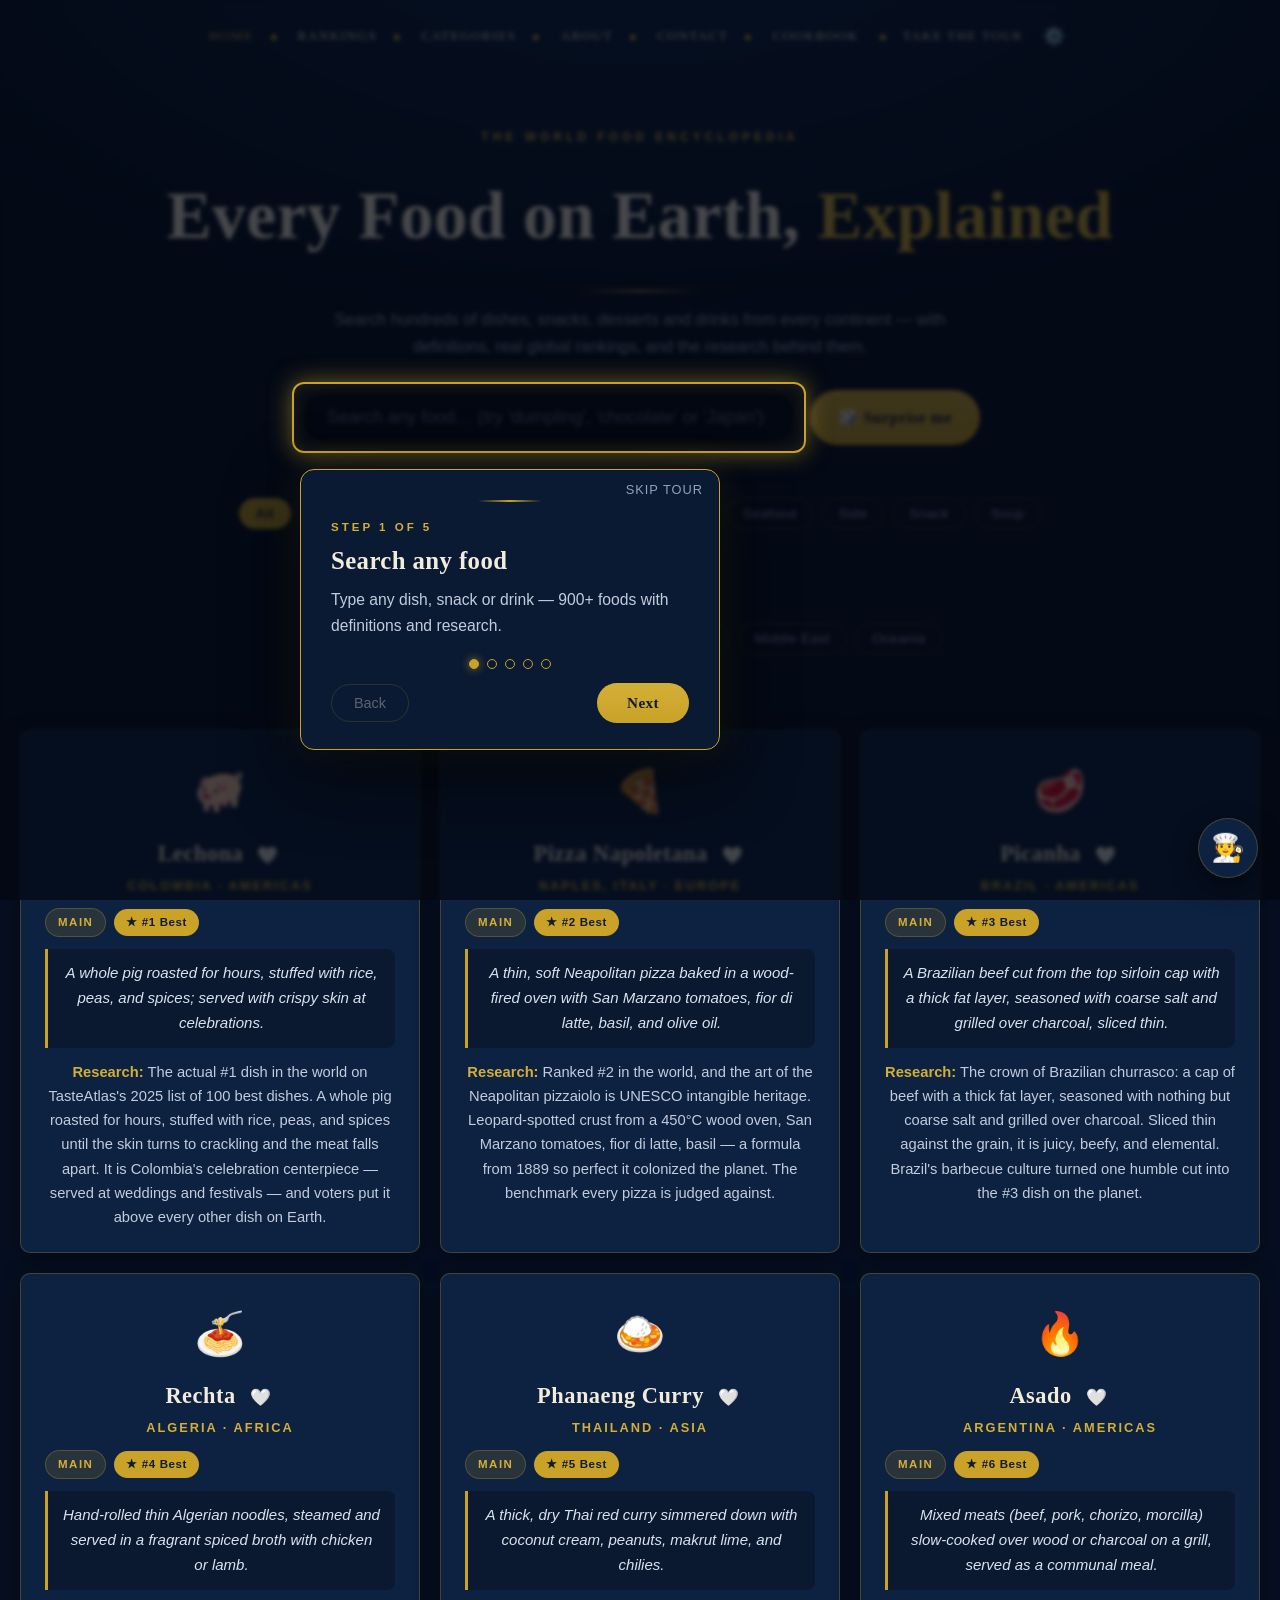
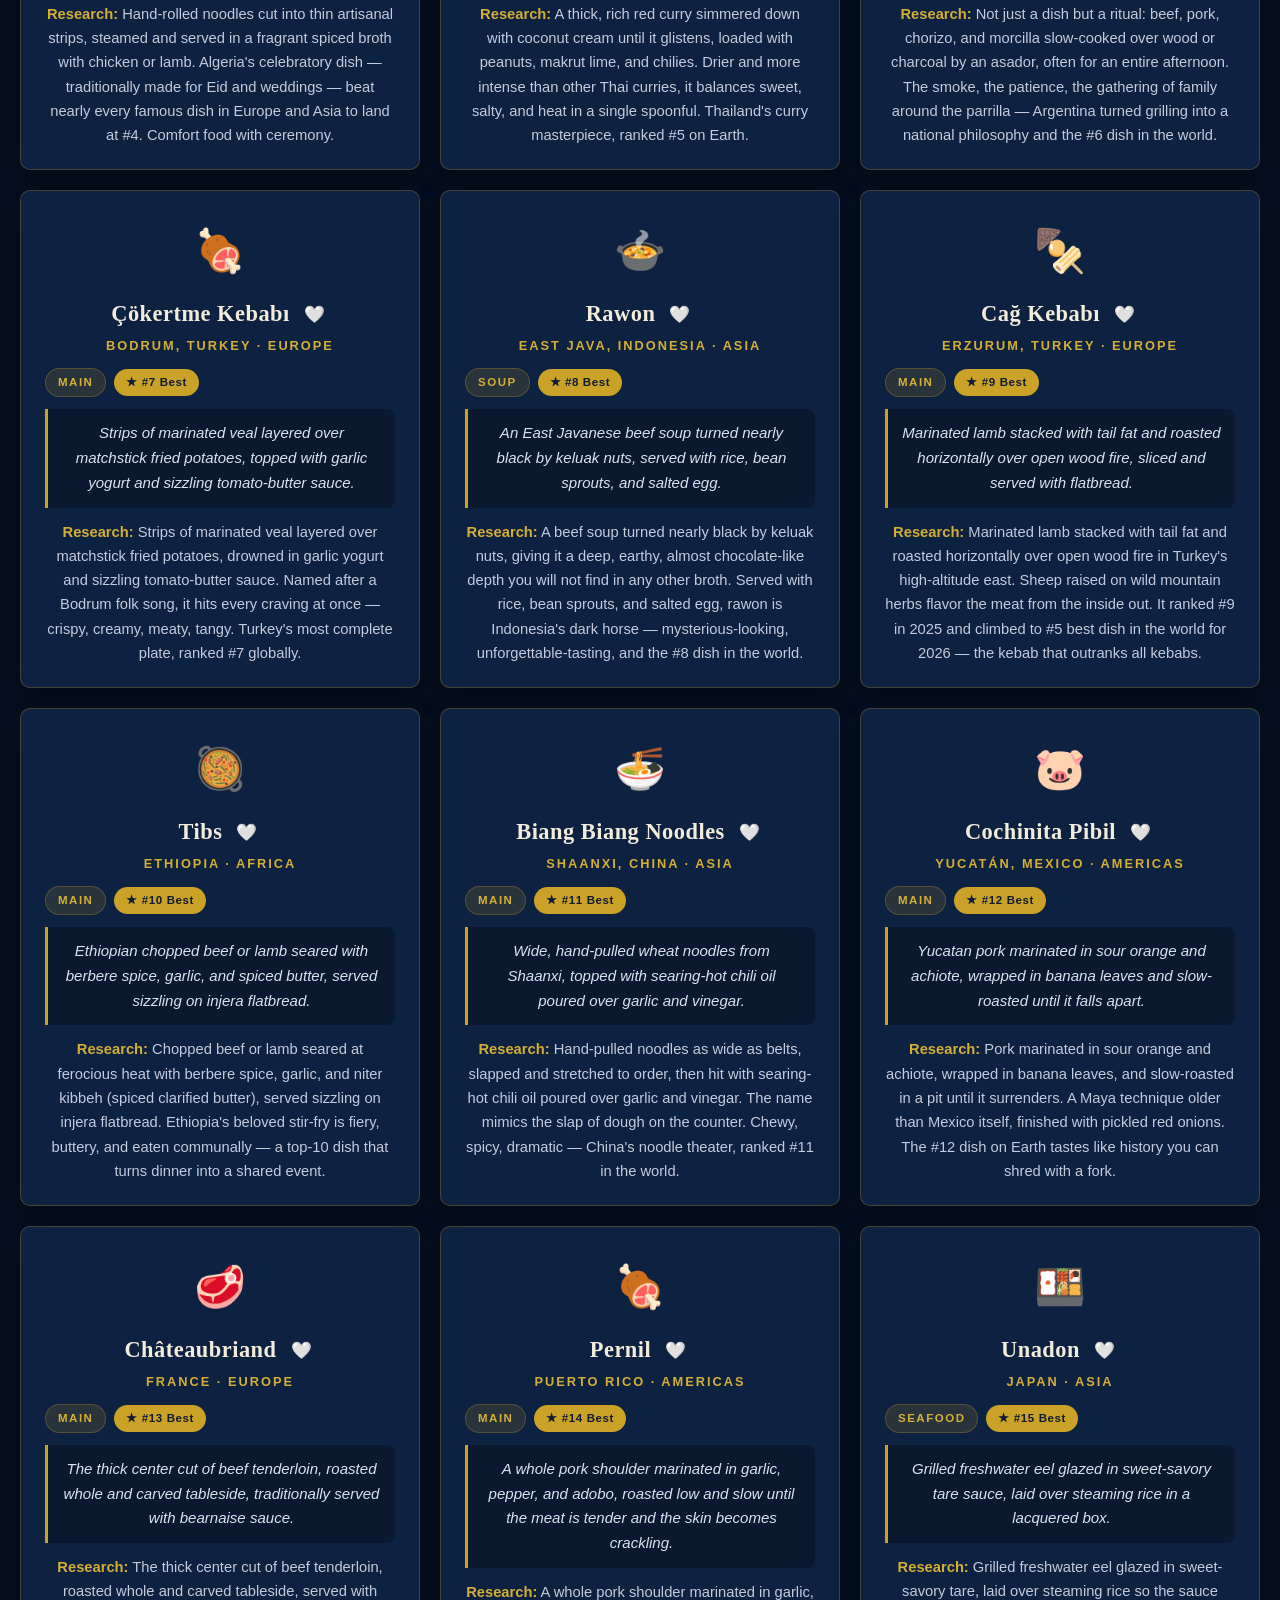
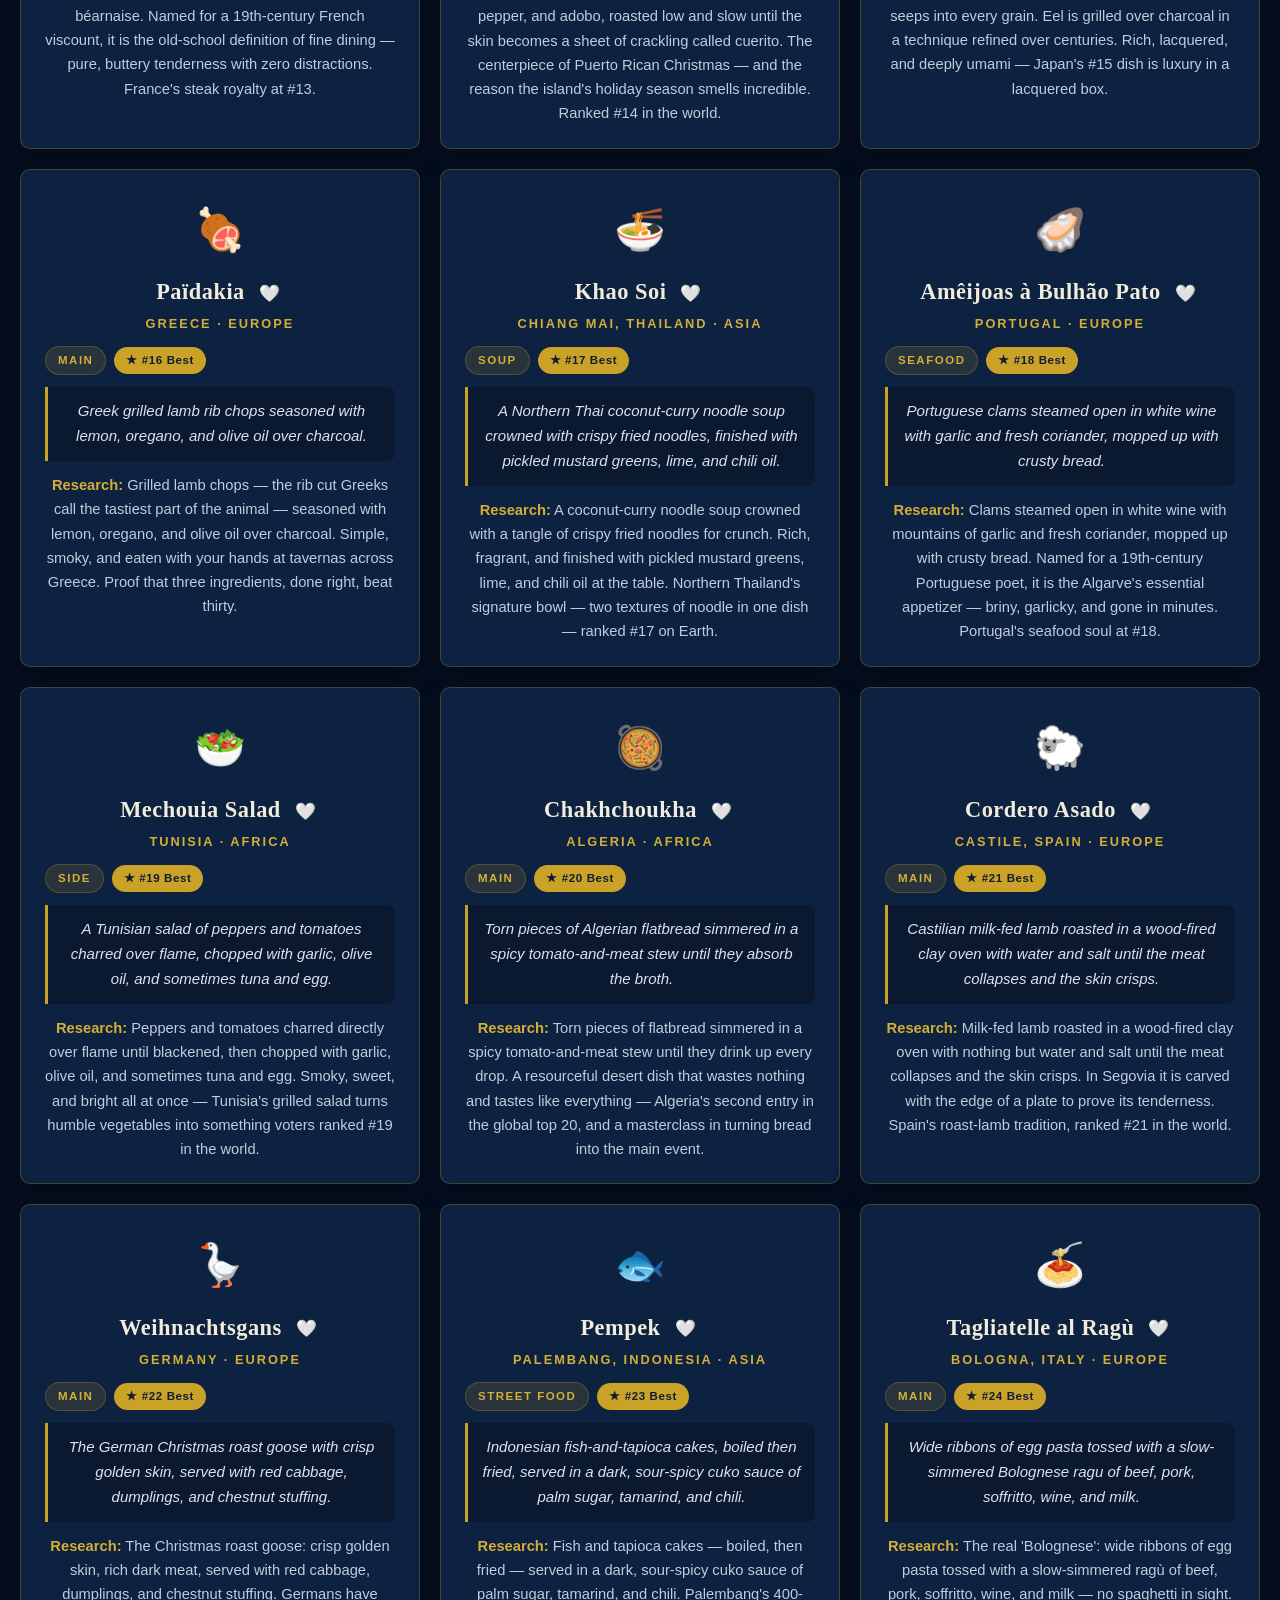
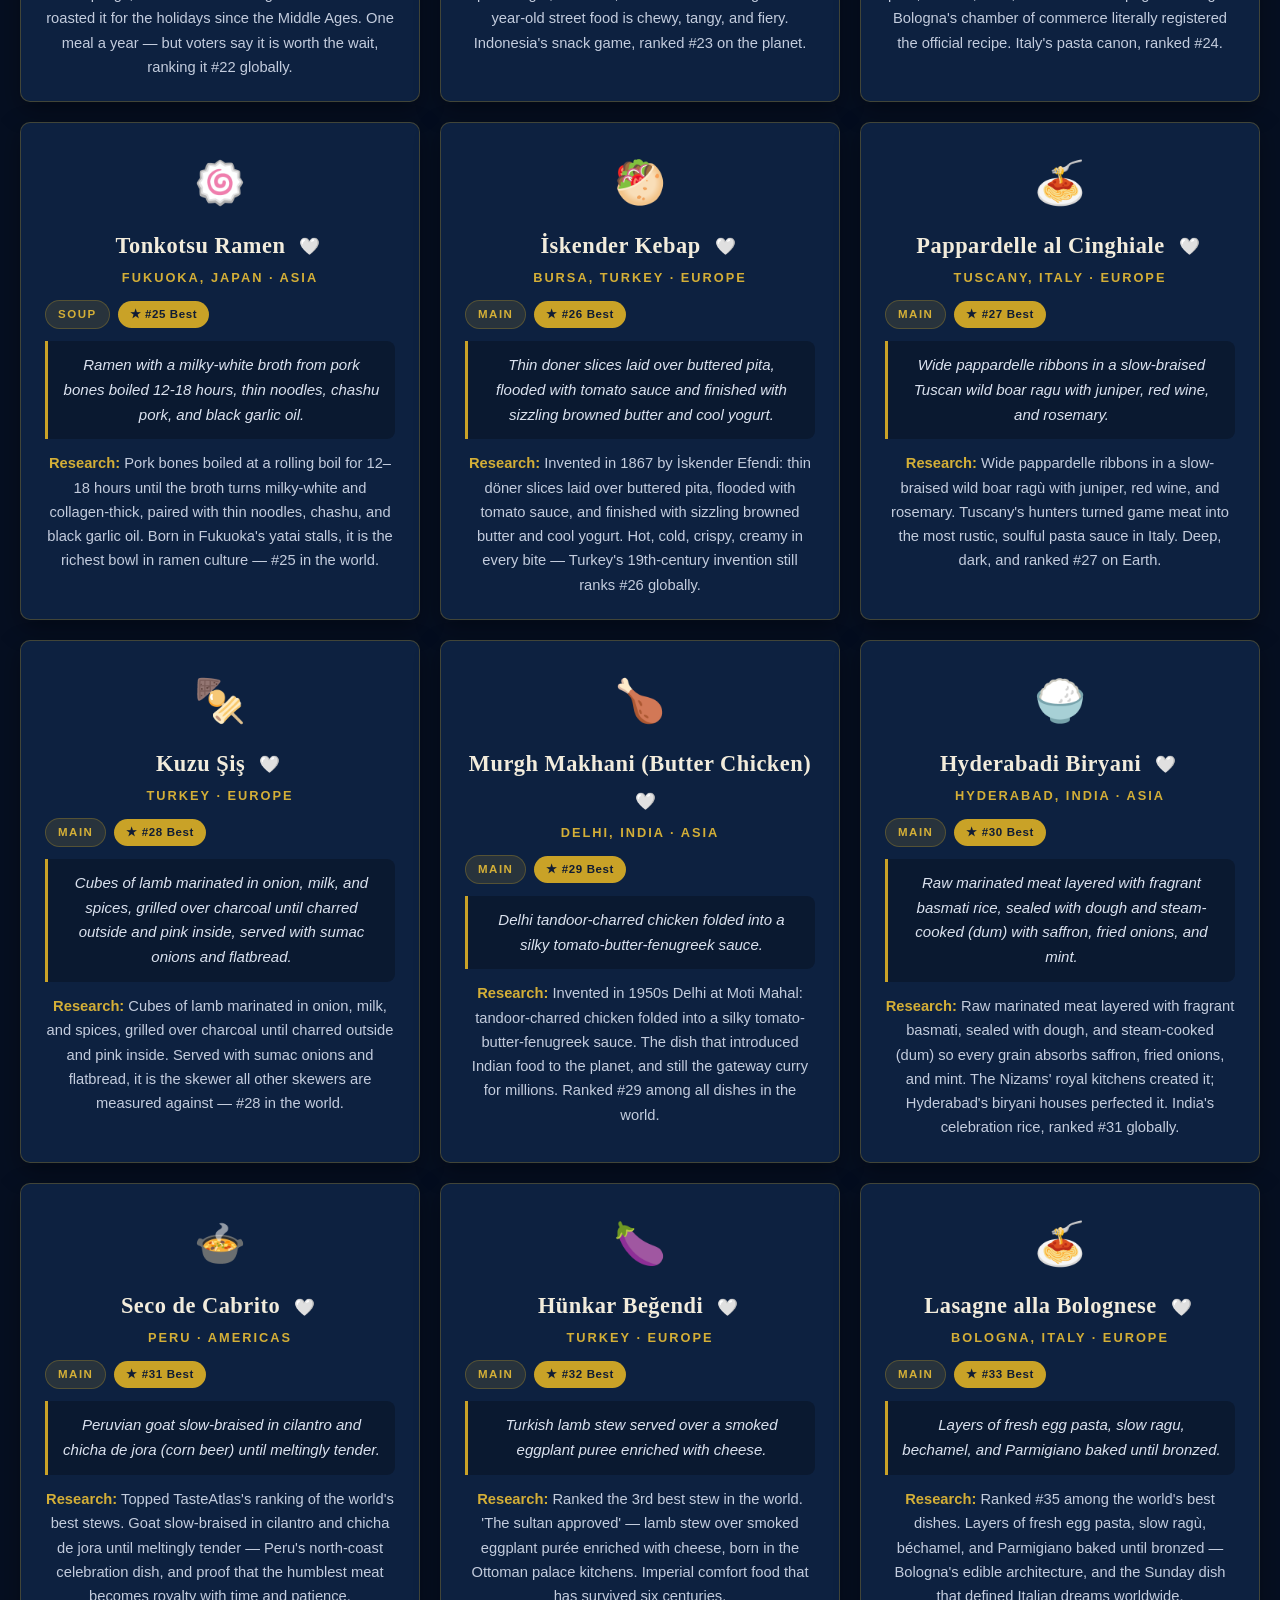
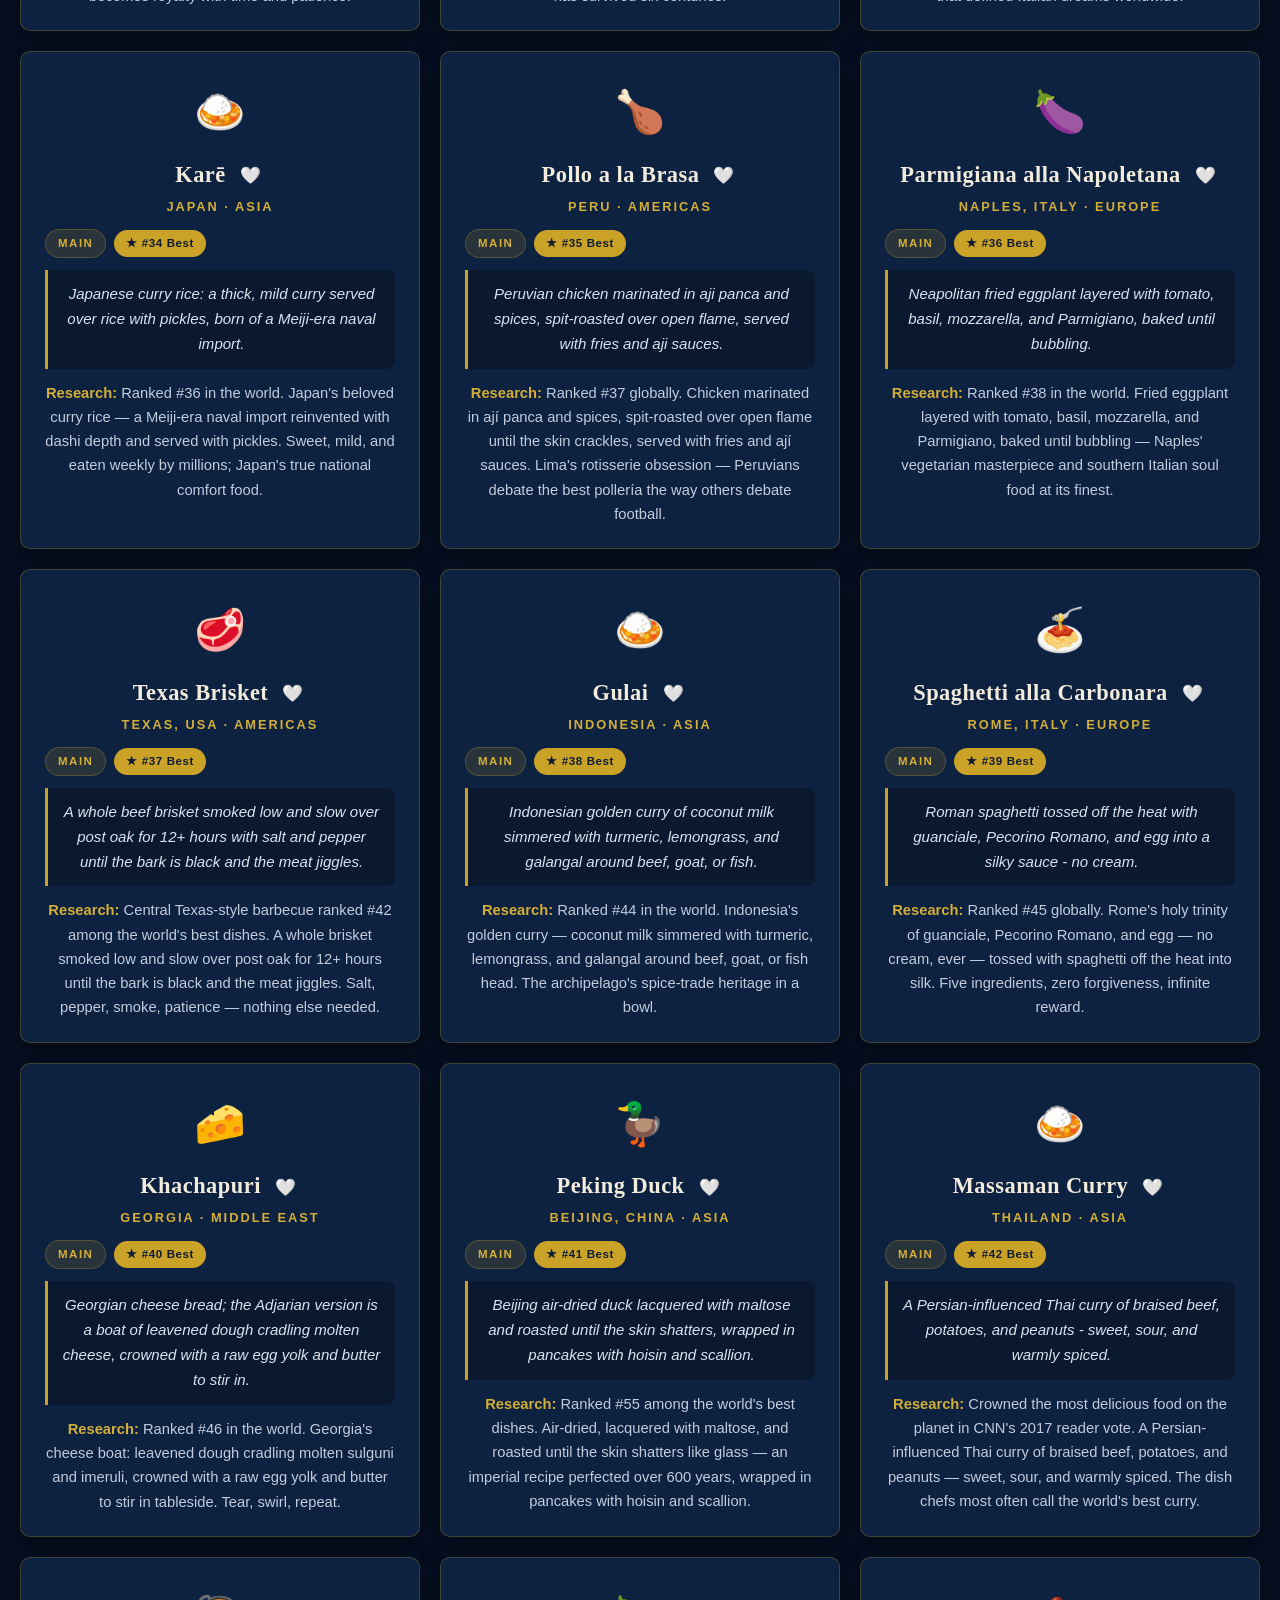
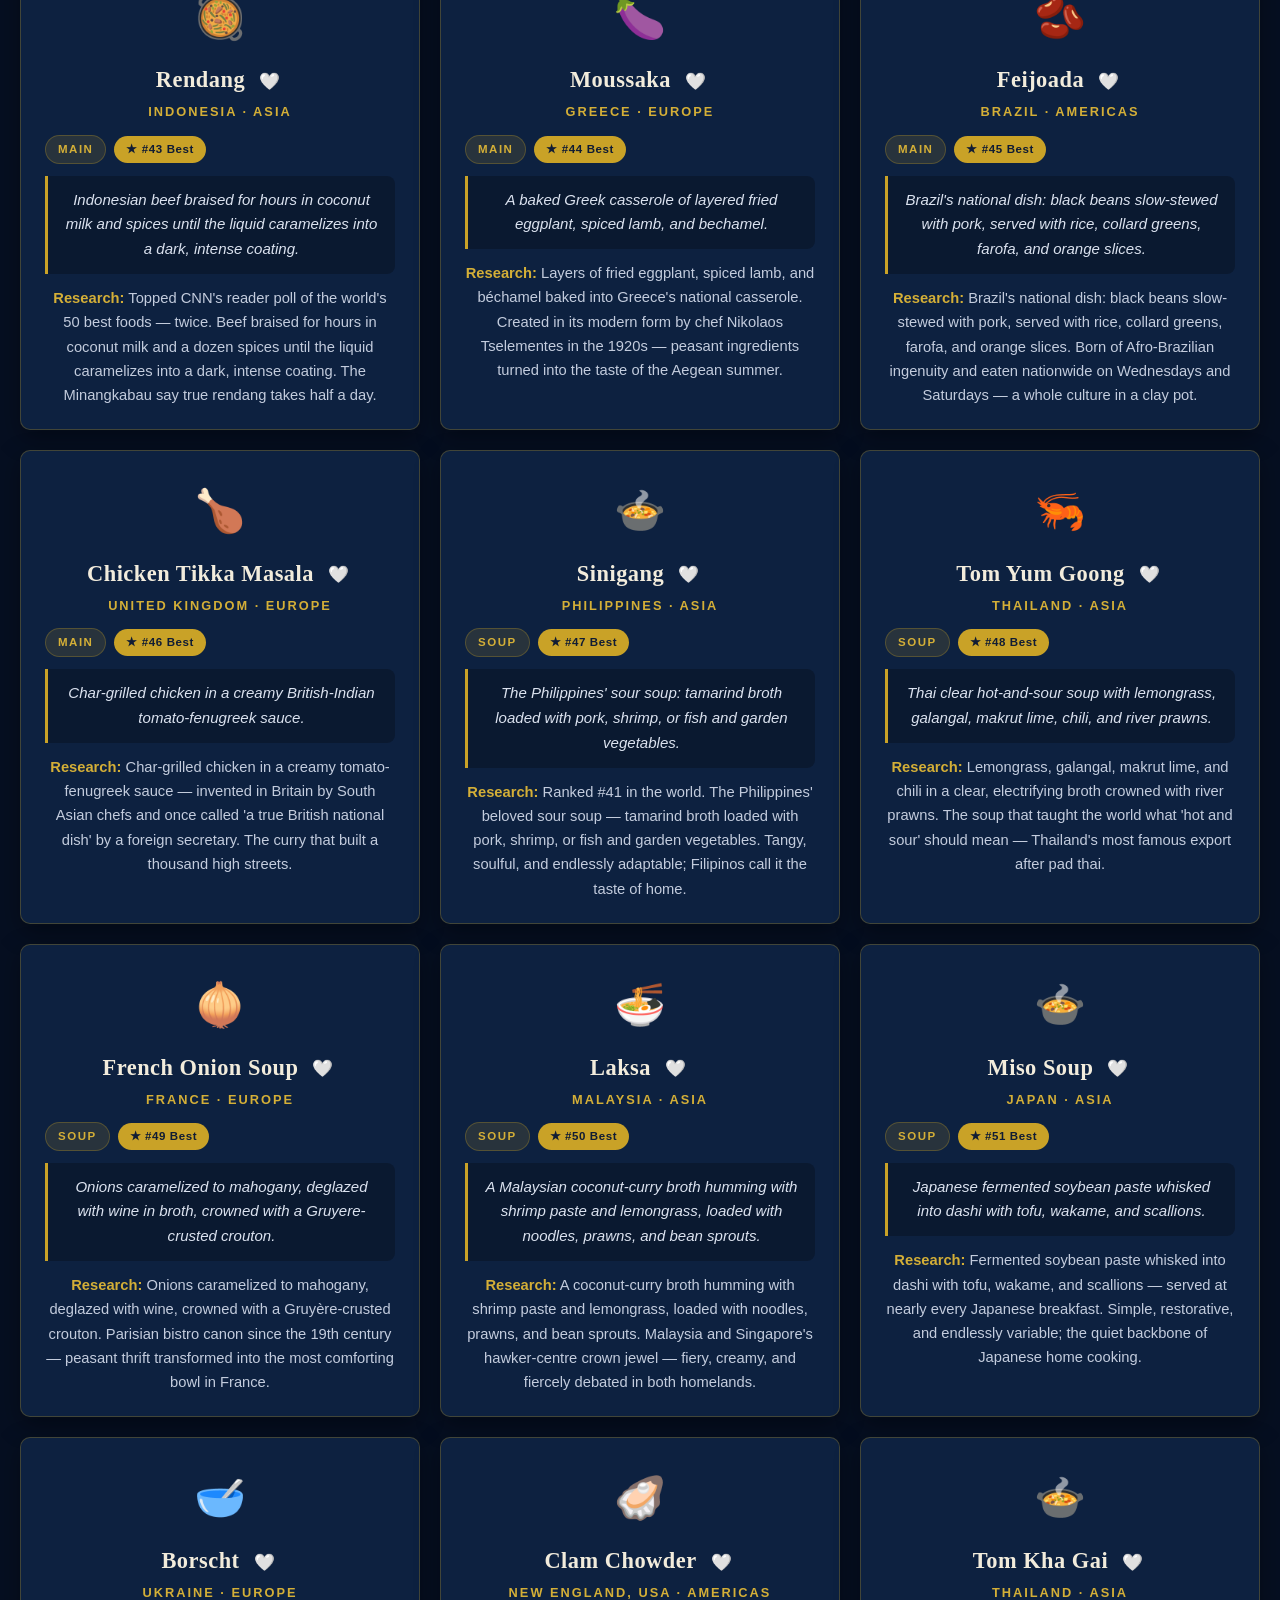
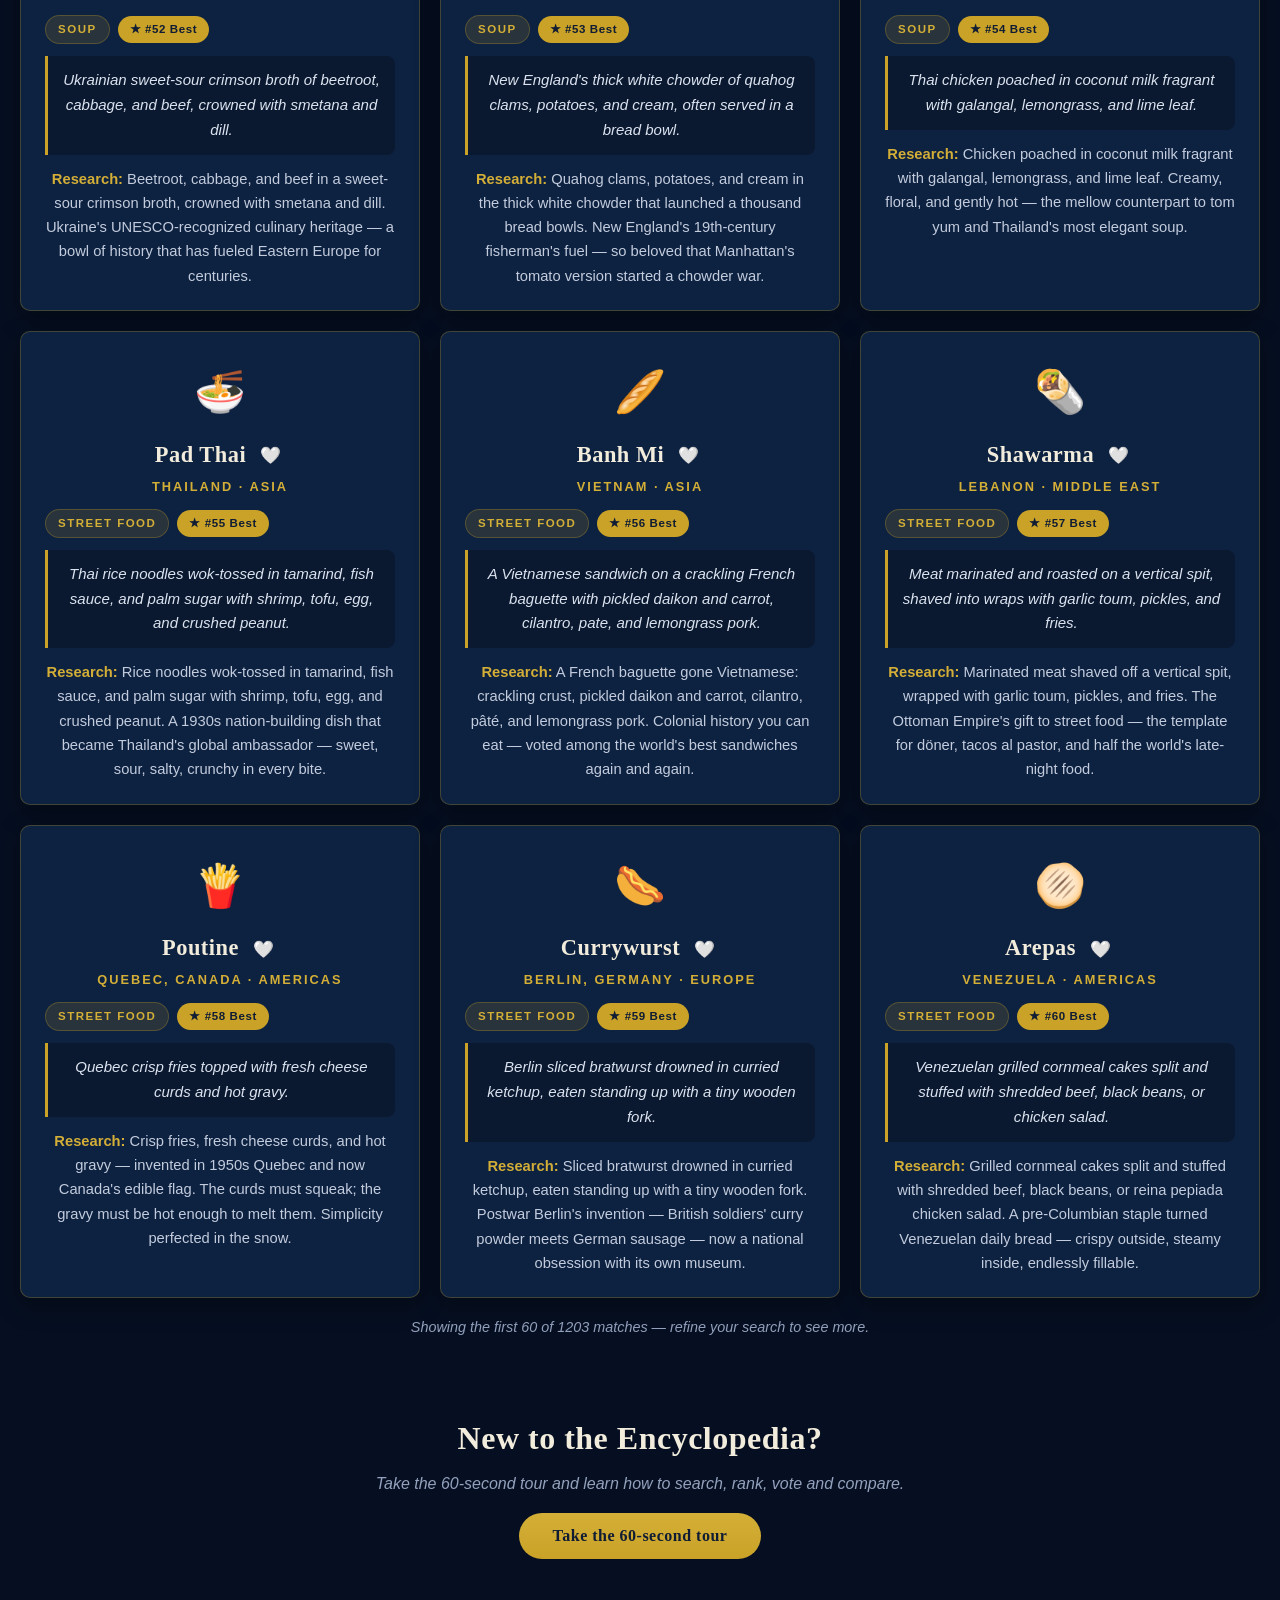
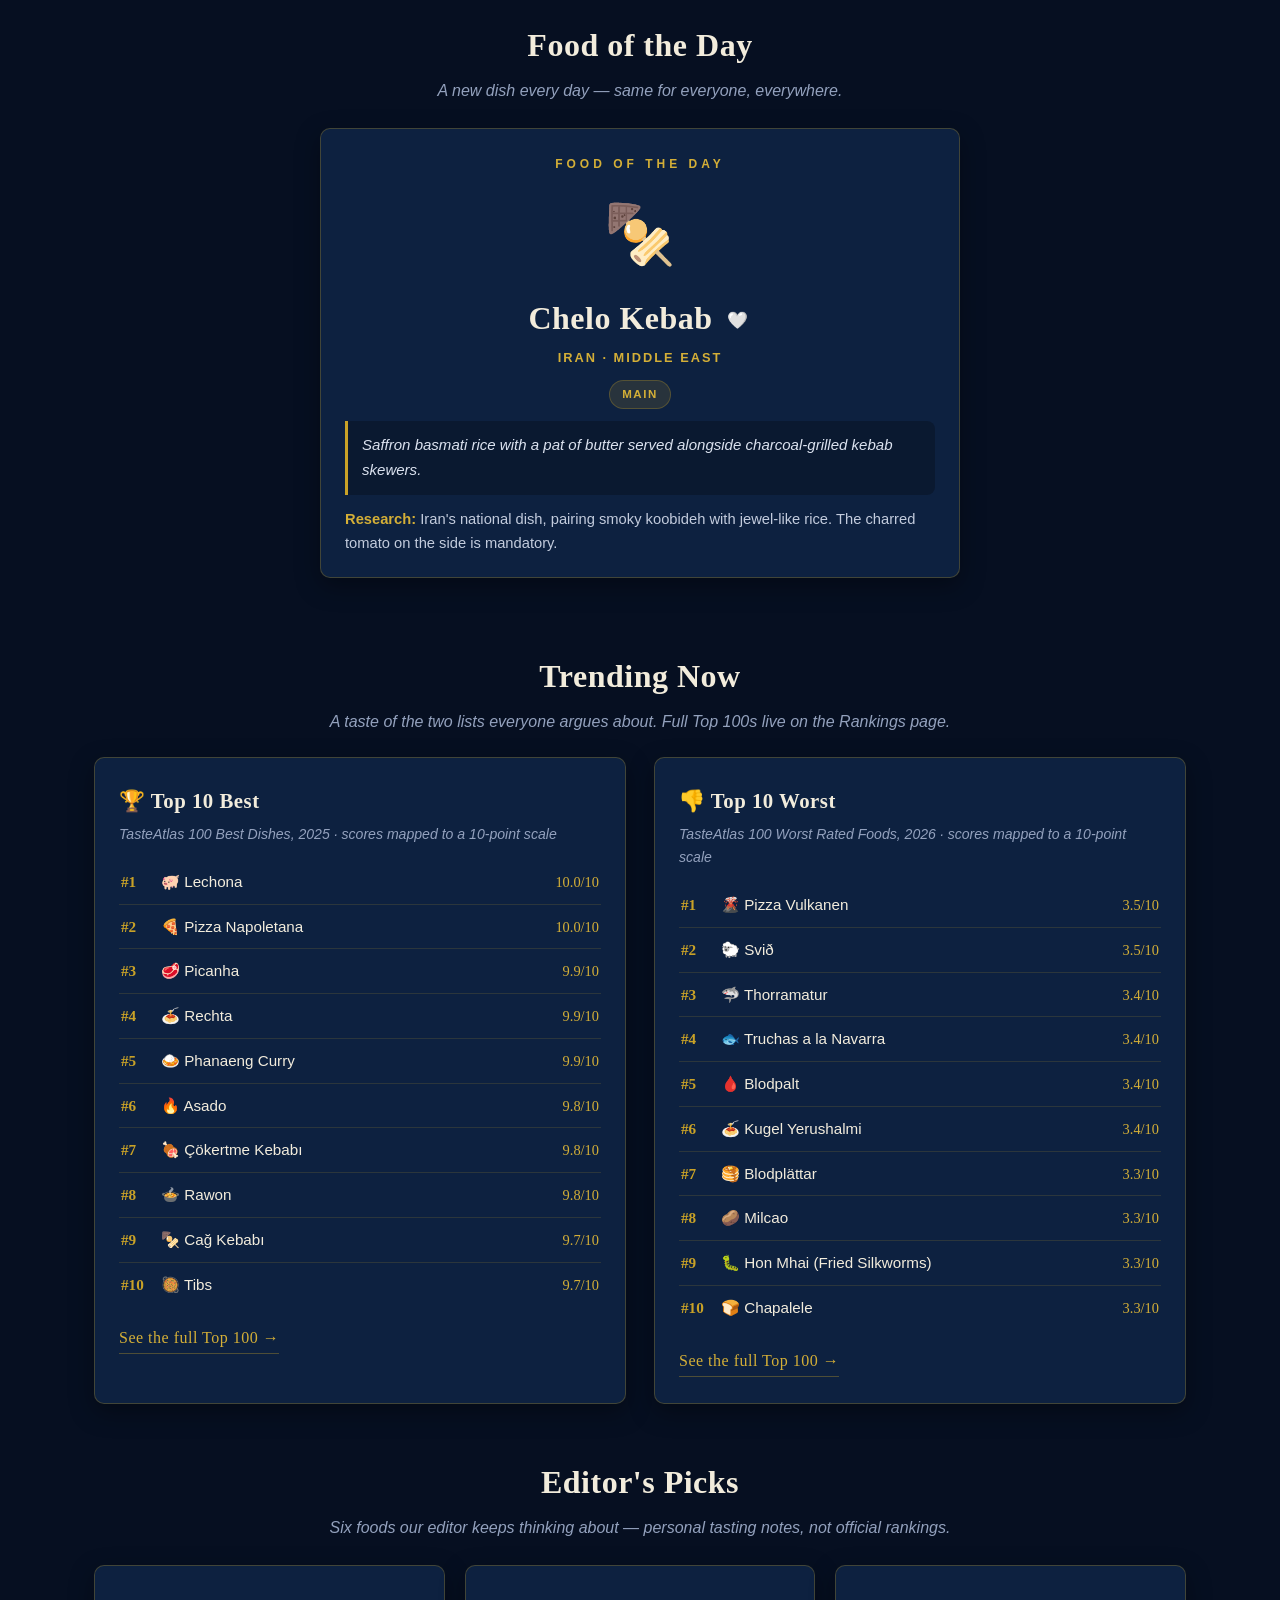
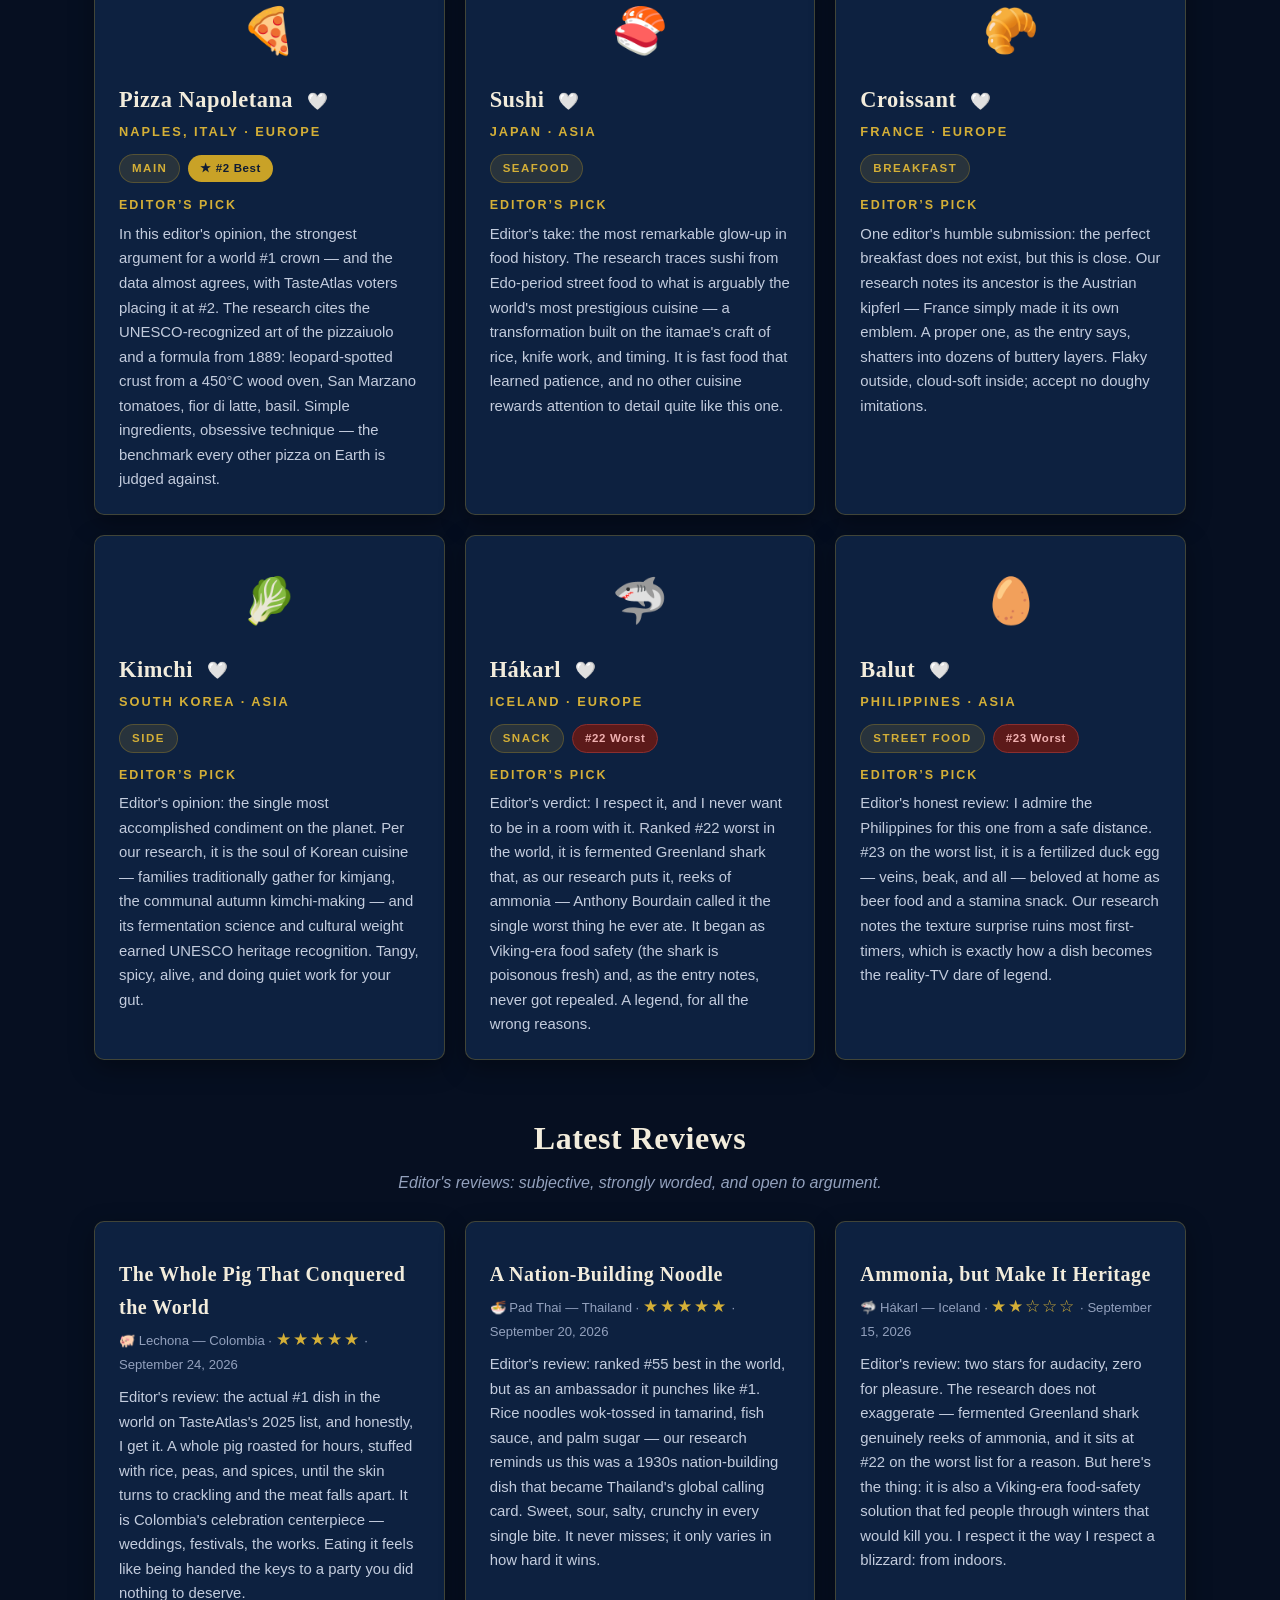
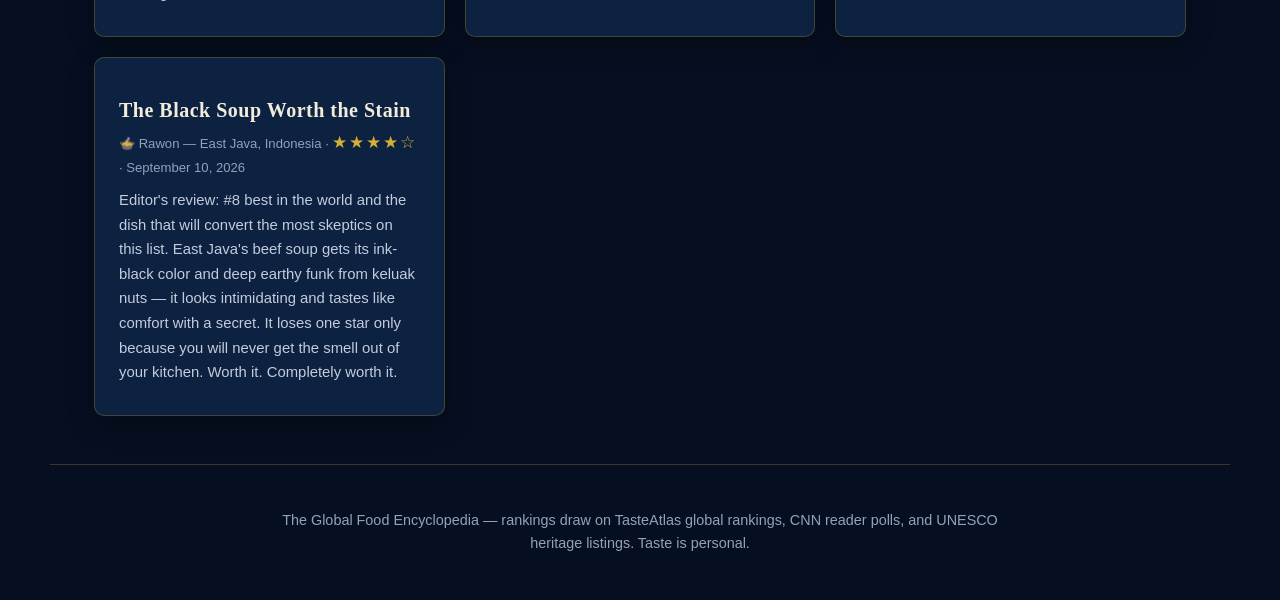
==== commit 58383bab: "Sage AI food guide assistant + cursor glow effect" ====
--- a/index.html
+++ b/index.html
@@ -129,6 +129,8 @@
 <script src="theme.js"></script>
 <script src="cookbook.js"></script>
 <script src="fotd.js"></script>
+<script src="assistant.js"></script>
+<script src="cursor-glow.js"></script>
 <script>
 /* Homepage: food search engine + trending previews + editor's picks + latest reviews. */
 (function () {
--- a/styles.css
+++ b/styles.css
@@ -1,20 +1,68 @@
 :root {
-  --navy-deep: #060f21;
-  --navy: #0a1a33;
-  --card: #0d2140;
-  --card-edge: rgba(201, 162, 39, 0.28);
-  --gold: #c9a227;
-  --gold-bright: #d4af37;
-  --gold-soft: rgba(201, 162, 39, 0.14);
-  --cream: #f2ecdc;
+  /* ---- Semantic theme variables (midnight = default theme) ---- */
+  --bg: #060f21;
+  --surface: #0d2140;
+  --surface-2: #0a1a33;
+  --glow: #10294f;
+  --text: #f2ecdc;
+  --text-soft: #c3ccdd;
+  --text-quote: #dbe2ef;
+  --text-dim2: #a8b3c7;
   --muted: #93a1bd;
-  --rule: rgba(201, 162, 39, 0.35);
-}
+  --primary: #c9a227;
+  --accent: #d4af37;
+  --ink-on-primary: #101c34;
+  --input-bg: rgba(0, 0, 0, 0.45);
+  --well-bg: rgba(0, 0, 0, 0.25);
+  --veil: rgba(3, 7, 17, 0.82);
+
+  /* ---- Legacy palette aliases (kept for compatibility) ---- */
+  --navy-deep: var(--bg);
+  --navy: var(--surface-2);
+  --card: var(--surface);
+  --card-edge: color-mix(in srgb, var(--primary) 28%, transparent);
+  --gold: var(--primary);
+  --gold-bright: var(--accent);
+  --gold-soft: color-mix(in srgb, var(--primary) 14%, transparent);
+  --cream: var(--text);
+  --rule: color-mix(in srgb, var(--primary) 35%, transparent);
+}
+
+/* ---- Theme presets (override the semantic vars; default = midnight) ---- */
+[data-theme="midnight"] {
+  --bg: #060f21; --surface: #0d2140; --surface-2: #0a1a33; --glow: #10294f;
+  --text: #f2ecdc; --text-soft: #c3ccdd; --text-quote: #dbe2ef; --text-dim2: #a8b3c7;
+  --muted: #93a1bd; --primary: #c9a227; --accent: #d4af37;
+  --input-bg: rgba(0, 0, 0, 0.45); --well-bg: rgba(0, 0, 0, 0.25); --veil: rgba(3, 7, 17, 0.82);
+}
+[data-theme="ocean"] {
+  --bg: #041826; --surface: #0a2c44; --surface-2: #062033; --glow: #0e3d5c;
+  --text: #e8f1f5; --muted: #8fa8b8; --primary: #2e9bc4; --accent: #7fd4f0;
+}
+[data-theme="forest"] {
+  --bg: #0a1a10; --surface: #14301e; --surface-2: #0d2415; --glow: #1d4a2a;
+  --text: #eef2e4; --muted: #9db09a; --primary: #5da85f; --accent: #a8dba8;
+}
+[data-theme="plum"] {
+  --bg: #170d20; --surface: #2a1738; --surface-2: #1f1028; --glow: #3d2154;
+  --text: #f0e8f2; --muted: #a89ab5; --primary: #a55fc0; --accent: #d0a0e8;
+}
+[data-theme="crimson"] {
+  --bg: #1c0a0e; --surface: #3a1420; --surface-2: #280d14; --glow: #521c28;
+  --text: #f5e8e4; --muted: #b89890; --primary: #c0392b; --accent: #f08a70;
+}
+[data-theme="parchment"] {
+  --bg: #f5efe0; --surface: #fffdf5; --surface-2: #ece2cb; --glow: #e9ddbe;
+  --text: #2a2419; --text-soft: #57503f; --text-quote: #453d2c; --text-dim2: #6e6455;
+  --muted: #7a6f5c; --primary: #a8842c; --accent: #c9a227;
+  --input-bg: rgba(255, 255, 255, 0.7); --well-bg: rgba(168, 132, 44, 0.10); --veil: rgba(42, 36, 25, 0.55);
+}
+
 * { box-sizing: border-box; margin: 0; padding: 0; }
 body {
   font-family: -apple-system, BlinkMacSystemFont, "Segoe UI", Helvetica, Arial, sans-serif;
-  background: radial-gradient(1400px 700px at 50% -10%, #10294f 0%, var(--navy-deep) 62%) fixed, var(--navy-deep);
-  color: var(--cream);
+  background: radial-gradient(1400px 700px at 50% -10%, var(--glow) 0%, var(--bg) 62%) fixed, var(--bg);
+  color: var(--text);
   line-height: 1.65;
 }
 h1, h2, h3 {
@@ -25,16 +73,16 @@
 .hero { text-align: center; padding: 72px 20px 28px; }
 .kicker {
   letter-spacing: 4px; text-transform: uppercase;
-  color: var(--gold-bright); font-size: 12px; font-weight: 600;
+  color: var(--accent); font-size: 12px; font-weight: 600;
 }
 .hero h1 {
   font-size: clamp(2.4rem, 6vw, 4.2rem);
-  margin: 14px 0 6px; color: var(--cream);
-}
-.hero h1 .gold { color: var(--gold-bright); }
+  margin: 14px 0 6px; color: var(--text);
+}
+.hero h1 .gold { color: var(--accent); }
 .hero h1::after {
   content: ""; display: block; width: 120px; height: 2px;
-  background: linear-gradient(90deg, transparent, var(--gold), transparent);
+  background: linear-gradient(90deg, transparent, var(--primary), transparent);
   margin: 18px auto 0;
 }
 .sub { color: var(--muted); max-width: 620px; margin: 14px auto 30px; font-size: 1.02rem; }
@@ -44,51 +92,51 @@
 }
 #searchInput {
   flex: 1; padding: 16px 26px; border-radius: 999px;
-  border: 1px solid var(--card-edge); background: rgba(0, 0, 0, 0.45);
-  color: var(--cream); font-size: 1.1rem; font-family: inherit; outline: none;
+  border: 1px solid var(--card-edge); background: var(--input-bg);
+  color: var(--text); font-size: 1.1rem; font-family: inherit; outline: none;
   transition: border-color 0.2s, box-shadow 0.2s;
 }
-#searchInput:focus { border-color: var(--gold); box-shadow: 0 0 0 3px rgba(201, 162, 39, 0.15); }
+#searchInput:focus { border-color: var(--primary); box-shadow: 0 0 0 3px color-mix(in srgb, var(--primary) 15%, transparent); }
 #searchInput::placeholder { color: #5d6b87; }
 .gold-btn {
   cursor: pointer; border: none; border-radius: 999px;
-  background: linear-gradient(180deg, var(--gold-bright), var(--gold));
-  color: #101c34; font-family: Georgia, "Times New Roman", serif;
+  background: linear-gradient(180deg, var(--accent), var(--primary));
+  color: var(--ink-on-primary); font-family: Georgia, "Times New Roman", serif;
   font-size: 1rem; font-weight: 700; letter-spacing: 0.5px;
   padding: 0 28px; white-space: nowrap; transition: transform 0.15s, box-shadow 0.15s;
 }
-.gold-btn:hover { transform: translateY(-1px); box-shadow: 0 6px 18px rgba(201, 162, 39, 0.35); }
+.gold-btn:hover { transform: translateY(-1px); box-shadow: 0 6px 18px color-mix(in srgb, var(--primary) 35%, transparent); }
 .chip-group { max-width: 900px; margin: 0 auto 14px; }
 .chip-label {
   display: block; text-align: center; font-size: 0.72rem; letter-spacing: 3px;
   text-transform: uppercase; color: var(--muted); margin-bottom: 8px;
 }
 .result-count {
-  text-align: center; color: var(--gold-bright); font-family: Georgia, serif;
+  text-align: center; color: var(--accent); font-family: Georgia, serif;
   font-style: italic; margin: 6px 0 22px; min-height: 1.4em;
 }
 .cat-row { display: flex; flex-wrap: wrap; gap: 8px; align-items: center; margin-top: 12px; }
 .cat-tag {
   font-size: 0.72rem; font-weight: 700; letter-spacing: 1.5px; text-transform: uppercase;
-  color: var(--gold-bright); border: 1px solid var(--card-edge);
+  color: var(--accent); border: 1px solid var(--card-edge);
   padding: 4px 12px; border-radius: 999px; background: var(--gold-soft);
 }
 .rank-badge {
   font-size: 0.72rem; font-weight: 700; letter-spacing: 0.6px;
   padding: 4px 12px; border-radius: 999px;
 }
-.rank-badge.best { background: var(--gold); color: #101c34; }
+.rank-badge.best { background: var(--primary); color: var(--ink-on-primary); }
 .rank-badge.worst { background: #5c1a1a; color: #f0b0b0; border: 1px solid #8a2f2f; }
 .card .definition {
-  margin-top: 12px; padding: 12px 14px; border-left: 3px solid var(--gold);
-  background: rgba(0, 0, 0, 0.25); border-radius: 0 8px 8px 0;
-  color: #dbe2ef; font-size: 0.94rem; font-style: italic;
-}
-.card .research { color: #c3ccdd; font-size: 0.92rem; margin-top: 12px; }
-.card .research strong { color: var(--gold-bright); font-weight: 600; }
+  margin-top: 12px; padding: 12px 14px; border-left: 3px solid var(--primary);
+  background: var(--well-bg); border-radius: 0 8px 8px 0;
+  color: var(--text-quote); font-size: 0.94rem; font-style: italic;
+}
+.card .research { color: var(--text-soft); font-size: 0.92rem; margin-top: 12px; }
+.card .research strong { color: var(--accent); font-weight: 600; }
 .tabs {
   display: inline-flex; gap: 8px; padding: 6px; border-radius: 999px;
-  background: rgba(0, 0, 0, 0.4); border: 1px solid var(--card-edge);
+  background: var(--input-bg); border: 1px solid var(--card-edge);
 }
 .tab {
   border: none; cursor: pointer; font-size: 1rem; padding: 12px 30px;
@@ -96,14 +144,14 @@
   font-family: Georgia, "Times New Roman", serif; letter-spacing: 0.5px;
   transition: all 0.2s;
 }
-.tab:hover { color: var(--cream); }
-.tab.active { background: var(--gold); color: #101c34; font-weight: 700; }
+.tab:hover { color: var(--text); }
+.tab.active { background: var(--primary); color: var(--ink-on-primary); font-weight: 700; }
 main { max-width: 1180px; margin: 0 auto; padding: 20px 22px 40px; }
 .board { display: none; }
 .board.active { display: block; animation: fade 0.35s ease; }
 @keyframes fade { from { opacity: 0; transform: translateY(8px); } to { opacity: 1; transform: none; } }
 .board-head { text-align: center; margin: 22px 0 20px; }
-.board-head h2 { font-size: 2rem; color: var(--cream); }
+.board-head h2 { font-size: 2rem; color: var(--text); }
 .board-head p { color: var(--muted); margin-top: 6px; font-style: italic; }
 .chips {
   display: flex; flex-wrap: wrap; gap: 8px; justify-content: center;
@@ -115,26 +163,26 @@
   border: 1px solid var(--card-edge); background: transparent; color: var(--muted);
   transition: all 0.18s;
 }
-.chip:hover { border-color: var(--gold); color: var(--gold-bright); }
-.chip.active { background: var(--gold); border-color: var(--gold); color: #101c34; font-weight: 700; }
+.chip:hover { border-color: var(--primary); color: var(--accent); }
+.chip.active { background: var(--primary); border-color: var(--primary); color: var(--ink-on-primary); font-weight: 700; }
 .grid { display: grid; grid-template-columns: repeat(auto-fill, minmax(310px, 1fr)); gap: 20px; }
 .card {
-  background: var(--card);
+  background: var(--surface);
   border: 1px solid var(--card-edge);
   border-radius: 10px; padding: 26px 24px 22px;
   position: relative; overflow: hidden;
   box-shadow: 0 8px 24px rgba(0, 0, 0, 0.35);
 }
-.card.top3 { border-color: var(--gold); box-shadow: 0 8px 28px rgba(201, 162, 39, 0.18); }
+.card.top3 { border-color: var(--primary); box-shadow: 0 8px 28px color-mix(in srgb, var(--primary) 18%, transparent); }
 .card .rank {
   position: absolute; top: 12px; right: 18px;
   font-family: Georgia, "Times New Roman", serif;
-  font-size: 2.2rem; font-weight: 700; color: rgba(212, 175, 55, 0.28);
+  font-size: 2.2rem; font-weight: 700; color: color-mix(in srgb, var(--accent) 28%, transparent);
 }
 .card .emoji { font-size: 2.6rem; }
-.card h3 { margin: 10px 0 2px; font-size: 1.4rem; color: var(--cream); }
+.card h3 { margin: 10px 0 2px; font-size: 1.4rem; color: var(--text); }
 .card .origin {
-  color: var(--gold-bright); font-size: 0.8rem;
+  color: var(--accent); font-size: 0.8rem;
   letter-spacing: 2px; text-transform: uppercase; font-weight: 600;
 }
 .card .catline {
@@ -142,12 +190,12 @@
   letter-spacing: 1.5px; text-transform: uppercase; color: var(--muted);
   border-top: 1px solid var(--rule); padding-top: 8px;
 }
-.card .why { color: #c3ccdd; font-size: 0.95rem; margin-top: 10px; }
-.card .why strong { color: var(--gold-bright); font-weight: 600; }
+.card .why { color: var(--text-soft); font-size: 0.95rem; margin-top: 10px; }
+.card .why strong { color: var(--accent); font-weight: 600; }
 .tag {
   display: inline-block; font-size: 0.76rem; font-weight: 700; letter-spacing: 0.4px;
   padding: 5px 14px; border-radius: 999px; margin-top: 16px;
-  border: 1px solid var(--gold); color: var(--gold-bright); background: var(--gold-soft);
+  border: 1px solid var(--primary); color: var(--accent); background: var(--gold-soft);
 }
 .empty { text-align: center; color: var(--muted); padding: 36px; font-style: italic; font-family: Georgia, serif; }
 
@@ -161,28 +209,28 @@
 .leader-rank {
   font-family: Georgia, "Times New Roman", serif;
   font-size: 2.8rem; font-weight: 600; line-height: 1.1;
-  color: var(--gold); min-width: 76px; text-align: right;
+  color: var(--primary); min-width: 76px; text-align: right;
   font-variant-numeric: tabular-nums;
 }
 .leader-main { flex: 1; min-width: 0; }
 .leader-name {
   font-family: Georgia, "Times New Roman", serif;
-  font-size: 1.55rem; color: var(--cream); letter-spacing: 0.4px;
+  font-size: 1.55rem; color: var(--text); letter-spacing: 0.4px;
 }
 .leader-sub {
   font-size: 0.74rem; letter-spacing: 2.5px; text-transform: uppercase;
-  color: var(--gold-bright); margin-top: 6px; font-weight: 600;
+  color: var(--accent); margin-top: 6px; font-weight: 600;
 }
 .leader-def {
   margin: 14px 0 0 4px; padding-left: 20px;
-  border-left: 2px solid var(--gold);
-  color: #dbe2ef; font-style: italic; font-size: 0.97rem; line-height: 1.7;
+  border-left: 2px solid var(--primary);
+  color: var(--text-quote); font-style: italic; font-size: 0.97rem; line-height: 1.7;
 }
 .leader-res {
   margin: 10px 0 0 4px; padding-left: 20px;
-  color: #a8b3c7; font-size: 0.9rem; line-height: 1.7;
-}
-.leader-res strong { color: var(--gold-bright); font-weight: 600; }
+  color: var(--text-dim2); font-size: 0.9rem; line-height: 1.7;
+}
+.leader-res strong { color: var(--accent); font-weight: 600; }
 footer {
   text-align: center; color: var(--muted); padding: 44px 24px;
   font-size: 0.9rem; border-top: 1px solid var(--card-edge);
@@ -205,50 +253,50 @@
   font-family: Georgia, "Times New Roman", serif;
 }
 .site-nav a {
-  color: var(--cream); text-decoration: none; letter-spacing: 1.5px;
+  color: var(--text); text-decoration: none; letter-spacing: 1.5px;
   text-transform: uppercase; font-size: 0.82rem; padding: 4px 2px;
 }
-.site-nav a:hover, .site-nav a.current { color: var(--gold-bright); }
-.nav-divider { color: var(--gold); font-size: 0.6rem; margin: 0 14px; vertical-align: middle; }
+.site-nav a:hover, .site-nav a.current { color: var(--accent); }
+.nav-divider { color: var(--primary); font-size: 0.6rem; margin: 0 14px; vertical-align: middle; }
 .site-footer p { max-width: 760px; margin: 0 auto; }
 
 /* ---- Homepage sections ---- */
 .home-section { max-width: 1180px; margin: 0 auto; padding: 44px 22px 8px; }
 .section-head { text-align: center; margin-bottom: 8px; }
-.section-head h2 { font-size: 2rem; color: var(--cream); }
+.section-head h2 { font-size: 2rem; color: var(--text); }
 .section-head p { color: var(--muted); font-style: italic; margin-top: 6px; }
 .trending-grid {
   display: grid; grid-template-columns: repeat(auto-fit, minmax(330px, 1fr));
   gap: 28px; margin-top: 22px;
 }
 .trending-col {
-  background: var(--card); border: 1px solid var(--card-edge);
+  background: var(--surface); border: 1px solid var(--card-edge);
   border-radius: 10px; padding: 26px 24px;
   box-shadow: 0 8px 24px rgba(0, 0, 0, 0.35);
 }
-.trending-col h3 { color: var(--cream); font-size: 1.3rem; margin-bottom: 4px; }
+.trending-col h3 { color: var(--text); font-size: 1.3rem; margin-bottom: 4px; }
 .trending-col .col-sub { color: var(--muted); font-size: 0.88rem; font-style: italic; margin-bottom: 14px; }
 .preview-list { list-style: none; }
 .preview-row {
   display: flex; align-items: baseline; gap: 10px;
-  padding: 9px 2px; border-bottom: 1px solid rgba(201, 162, 39, 0.16);
+  padding: 9px 2px; border-bottom: 1px solid color-mix(in srgb, var(--primary) 16%, transparent);
   font-size: 0.95rem;
 }
 .preview-row:last-child { border-bottom: none; }
 .preview-rank {
-  font-family: Georgia, serif; color: var(--gold); font-weight: 700;
+  font-family: Georgia, serif; color: var(--primary); font-weight: 700;
   min-width: 30px; font-variant-numeric: tabular-nums;
 }
 .preview-name { flex: 1; min-width: 0; }
-.preview-name a { color: var(--cream); text-decoration: none; }
-.preview-name a:hover { color: var(--gold-bright); }
-.preview-score { color: var(--gold-bright); font-family: Georgia, serif; font-size: 0.9rem; white-space: nowrap; }
+.preview-name a { color: var(--text); text-decoration: none; }
+.preview-name a:hover { color: var(--accent); }
+.preview-score { color: var(--accent); font-family: Georgia, serif; font-size: 0.9rem; white-space: nowrap; }
 .see-all {
   display: inline-block; margin-top: 18px; font-family: Georgia, serif;
-  color: var(--gold-bright); text-decoration: none; letter-spacing: 0.5px;
+  color: var(--accent); text-decoration: none; letter-spacing: 0.5px;
   border-bottom: 1px solid var(--rule); padding-bottom: 2px;
 }
-.see-all:hover { color: var(--cream); }
+.see-all:hover { color: var(--text); }
 .picks-grid { display: grid; grid-template-columns: repeat(auto-fill, minmax(320px, 1fr)); gap: 20px; margin-top: 24px; }
 .pick-card { display: flex; flex-direction: column; }
 .pick-photo {
@@ -257,74 +305,74 @@
   width: calc(100% + 48px); border-bottom: 1px solid var(--card-edge);
 }
 .pick-emoji-fallback { font-size: 2.8rem; text-align: center; margin: 2px 0 4px; }
-.pick-review { color: #c3ccdd; font-size: 0.93rem; margin-top: 12px; }
-.pick-review .pick-kicker { display: block; color: var(--gold-bright); font-size: 0.78rem; letter-spacing: 2px; text-transform: uppercase; font-weight: 700; margin-bottom: 6px; }
+.pick-review { color: var(--text-soft); font-size: 0.93rem; margin-top: 12px; }
+.pick-review .pick-kicker { display: block; color: var(--accent); font-size: 0.78rem; letter-spacing: 2px; text-transform: uppercase; font-weight: 700; margin-bottom: 6px; }
 .reviews-grid { display: grid; grid-template-columns: repeat(auto-fill, minmax(320px, 1fr)); gap: 20px; margin-top: 24px; }
-.review-card .review-title { font-size: 1.25rem; color: var(--cream); margin-bottom: 2px; }
+.review-card .review-title { font-size: 1.25rem; color: var(--text); margin-bottom: 2px; }
 .review-meta { color: var(--muted); font-size: 0.82rem; margin-bottom: 10px; }
-.stars { color: var(--gold-bright); letter-spacing: 2px; font-size: 1.05rem; }
-.review-body { color: #c3ccdd; font-size: 0.93rem; }
+.stars { color: var(--accent); letter-spacing: 2px; font-size: 1.05rem; }
+.review-body { color: var(--text-soft); font-size: 0.93rem; }
 .review-body p { margin-bottom: 8px; }
 .cap-note { text-align: center; color: var(--muted); font-style: italic; margin-top: 18px; font-size: 0.9rem; }
 
 /* ---- About / contact pages ---- */
 .page-head { text-align: center; padding: 56px 20px 10px; max-width: 820px; margin: 0 auto; }
-.page-head h1 { font-size: clamp(2rem, 5vw, 3.2rem); color: var(--cream); }
-.page-head h1 .gold { color: var(--gold-bright); }
+.page-head h1 { font-size: clamp(2rem, 5vw, 3.2rem); color: var(--text); }
+.page-head h1 .gold { color: var(--accent); }
 .page-head .sub { max-width: 660px; }
 .content-narrow { max-width: 800px; margin: 0 auto; padding: 30px 22px 60px; }
-.content-narrow h2 { font-size: 1.6rem; color: var(--gold-bright); margin: 40px 0 12px; }
+.content-narrow h2 { font-size: 1.6rem; color: var(--accent); margin: 40px 0 12px; }
 .content-narrow h2:first-child { margin-top: 0; }
-.content-narrow p { color: #c3ccdd; margin-bottom: 14px; }
-.content-narrow ul { color: #c3ccdd; margin: 0 0 14px 22px; }
+.content-narrow p { color: var(--text-soft); margin-bottom: 14px; }
+.content-narrow ul { color: var(--text-soft); margin: 0 0 14px 22px; }
 .content-narrow li { margin-bottom: 8px; }
-.content-narrow strong { color: var(--cream); }
+.content-narrow strong { color: var(--text); }
 .tier-table { width: 100%; border-collapse: collapse; margin: 18px 0 24px; font-size: 0.95rem; }
 .tier-table th, .tier-table td { padding: 12px 16px; text-align: left; border-bottom: 1px solid var(--rule); }
-.tier-table th { color: var(--gold-bright); font-family: Georgia, serif; letter-spacing: 1px; text-transform: uppercase; font-size: 0.78rem; }
-.tier-table td { color: #dbe2ef; }
-.tier-table .tier { font-family: Georgia, serif; font-weight: 700; color: var(--gold-bright); font-size: 1.15rem; }
+.tier-table th { color: var(--accent); font-family: Georgia, serif; letter-spacing: 1px; text-transform: uppercase; font-size: 0.78rem; }
+.tier-table td { color: var(--text-quote); }
+.tier-table .tier { font-family: Georgia, serif; font-weight: 700; color: var(--accent); font-size: 1.15rem; }
 .callout {
-  border: 1px solid var(--card-edge); border-left: 3px solid var(--gold);
-  background: rgba(0, 0, 0, 0.25); border-radius: 0 8px 8px 0;
-  padding: 16px 20px; margin: 22px 0; color: #dbe2ef; font-size: 0.95rem;
-}
-.callout strong { color: var(--gold-bright); }
+  border: 1px solid var(--card-edge); border-left: 3px solid var(--primary);
+  background: var(--well-bg); border-radius: 0 8px 8px 0;
+  padding: 16px 20px; margin: 22px 0; color: var(--text-quote); font-size: 0.95rem;
+}
+.callout strong { color: var(--accent); }
 .form-wrap { max-width: 640px; margin: 0 auto; padding: 30px 22px 60px; }
 .submit-form {
-  background: var(--card); border: 1px solid var(--card-edge);
+  background: var(--surface); border: 1px solid var(--card-edge);
   border-radius: 10px; padding: 32px 30px;
   box-shadow: 0 8px 24px rgba(0, 0, 0, 0.35);
 }
 .form-field { margin-bottom: 20px; }
 .form-label {
-  display: block; font-family: Georgia, serif; color: var(--gold-bright);
+  display: block; font-family: Georgia, serif; color: var(--accent);
   letter-spacing: 1px; text-transform: uppercase; font-size: 0.78rem;
   margin-bottom: 8px;
 }
 .form-input, .form-textarea {
   width: 100%; padding: 13px 18px; border-radius: 8px;
-  border: 1px solid var(--card-edge); background: rgba(0, 0, 0, 0.45);
-  color: var(--cream); font-size: 1rem; font-family: inherit; outline: none;
+  border: 1px solid var(--card-edge); background: var(--input-bg);
+  color: var(--text); font-size: 1rem; font-family: inherit; outline: none;
   transition: border-color 0.2s, box-shadow 0.2s;
 }
-.form-input:focus, .form-textarea:focus { border-color: var(--gold); box-shadow: 0 0 0 3px rgba(201, 162, 39, 0.15); }
+.form-input:focus, .form-textarea:focus { border-color: var(--primary); box-shadow: 0 0 0 3px color-mix(in srgb, var(--primary) 15%, transparent); }
 .form-textarea { min-height: 130px; resize: vertical; }
 .form-note { color: var(--muted); font-size: 0.88rem; font-style: italic; margin-top: 18px; }
 .form-confirm {
   display: none; margin-top: 24px; padding: 20px 22px;
-  border: 1px solid var(--card-edge); border-left: 3px solid var(--gold);
-  background: rgba(0, 0, 0, 0.25); border-radius: 0 8px 8px 0;
-  color: #dbe2ef; font-size: 0.95rem;
+  border: 1px solid var(--card-edge); border-left: 3px solid var(--primary);
+  background: var(--well-bg); border-radius: 0 8px 8px 0;
+  color: var(--text-quote); font-size: 0.95rem;
 }
 .form-confirm.show { display: block; }
-.form-confirm strong { color: var(--gold-bright); }
+.form-confirm strong { color: var(--accent); }
 .email-link {
   display: inline-block; margin-top: 12px; font-family: Georgia, serif;
-  color: #101c34; background: linear-gradient(180deg, var(--gold-bright), var(--gold));
+  color: var(--ink-on-primary); background: linear-gradient(180deg, var(--accent), var(--primary));
   text-decoration: none; padding: 12px 26px; border-radius: 999px; font-weight: 700;
 }
-.email-link:hover { transform: translateY(-1px); box-shadow: 0 6px 18px rgba(201, 162, 39, 0.35); }
+.email-link:hover { transform: translateY(-1px); box-shadow: 0 6px 18px color-mix(in srgb, var(--primary) 35%, transparent); }
 
 /* ---- Rankings feature ---- */
 .rank-controls {
@@ -334,11 +382,11 @@
 .rank-controls input[type="search"] {
   flex: 1; min-width: 220px; max-width: 420px; padding: 12px 22px;
   border-radius: 999px; border: 1px solid var(--card-edge);
-  background: rgba(0, 0, 0, 0.45); color: var(--cream);
+  background: var(--input-bg); color: var(--text);
   font-size: 1rem; font-family: inherit; outline: none;
 }
 .rank-controls input[type="search"]:focus {
-  border-color: var(--gold); box-shadow: 0 0 0 3px rgba(201, 162, 39, 0.15);
+  border-color: var(--primary); box-shadow: 0 0 0 3px color-mix(in srgb, var(--primary) 15%, transparent);
 }
 .rank-controls input[type="search"]::placeholder { color: #5d6b87; }
 .sort-label {
@@ -346,7 +394,7 @@
   font-size: 0.85rem; letter-spacing: 1px; text-transform: uppercase;
 }
 .sort-label select {
-  background: var(--card); color: var(--cream); border: 1px solid var(--card-edge);
+  background: var(--surface); color: var(--text); border: 1px solid var(--card-edge);
   border-radius: 8px; padding: 10px 12px; font-family: inherit; font-size: 0.9rem;
 }
 .leader-photo {
@@ -356,15 +404,15 @@
 .leader-meta {
   display: flex; flex-wrap: wrap; gap: 10px; align-items: center; margin-top: 10px;
 }
-.score-line { font-family: Georgia, serif; color: var(--cream); }
+.score-line { font-family: Georgia, serif; color: var(--text); }
 .tier-badge {
   display: inline-block; min-width: 30px; text-align: center; font-weight: 700;
   font-size: 0.8rem; padding: 3px 10px; border-radius: 6px;
   border: 1px solid var(--card-edge); font-family: Georgia, serif;
 }
-.tier-S { background: linear-gradient(180deg, var(--gold-bright), var(--gold)); color: #101c34; border-color: var(--gold); }
-.tier-A { background: var(--gold-soft); color: var(--gold-bright); border-color: var(--gold); }
-.tier-B { color: var(--cream); border-color: var(--card-edge); }
+.tier-S { background: linear-gradient(180deg, var(--accent), var(--primary)); color: var(--ink-on-primary); border-color: var(--primary); }
+.tier-A { background: var(--gold-soft); color: var(--accent); border-color: var(--primary); }
+.tier-B { color: var(--text); border-color: var(--card-edge); }
 .tier-C { color: var(--muted); border-color: var(--card-edge); }
 .tier-D { color: #f0b0b0; border-color: #8a2f2f; background: rgba(92, 26, 26, 0.35); }
 .tier-F { background: #5c1a1a; color: #f0b0b0; border-color: #8a2f2f; }
@@ -372,19 +420,19 @@
   display: inline-flex; gap: 6px; align-items: center;
   font-size: 0.85rem; color: var(--muted); cursor: pointer;
 }
-.compare-check input { accent-color: var(--gold); width: 1rem; height: 1rem; }
+.compare-check input { accent-color: var(--primary); width: 1rem; height: 1rem; }
 .pros-cons {
   display: grid; grid-template-columns: 1fr 1fr; gap: 12px; margin: 14px 0 0 4px;
 }
 .pros, .cons { border-radius: 8px; padding: 12px 14px; font-size: 0.88rem; }
-.pros { background: rgba(201, 162, 39, 0.08); border: 1px solid rgba(201, 162, 39, 0.3); }
+.pros { background: color-mix(in srgb, var(--primary) 8%, transparent); border: 1px solid color-mix(in srgb, var(--primary) 30%, transparent); }
 .cons { background: rgba(92, 26, 26, 0.25); border: 1px solid rgba(138, 47, 47, 0.5); }
 .pros h4, .cons h4 {
   font-size: 0.75rem; letter-spacing: 2px; text-transform: uppercase; margin-bottom: 6px;
 }
-.pros h4 { color: var(--gold-bright); }
+.pros h4 { color: var(--accent); }
 .cons h4 { color: #f0b0b0; }
-.pros ul, .cons ul { margin: 0; padding-left: 18px; color: #dbe2ef; }
+.pros ul, .cons ul { margin: 0; padding-left: 18px; color: var(--text-quote); }
 .vote-row {
   margin-top: 14px; display: flex; flex-wrap: wrap; gap: 10px;
   align-items: center; font-size: 0.88rem; color: var(--muted);
@@ -395,11 +443,11 @@
   background: none; border: none; cursor: pointer; font-size: 1.25rem;
   color: #5d6b87; padding: 2px; line-height: 1;
 }
-.vote-star[data-on="1"] { color: var(--gold-bright); }
-.vote-star:hover { color: var(--gold); transform: scale(1.15); }
+.vote-star[data-on="1"] { color: var(--accent); }
+.vote-star:hover { color: var(--primary); transform: scale(1.15); }
 .compare-bar {
   position: fixed; bottom: 18px; left: 50%; transform: translateX(-50%);
-  background: var(--card); border: 1px solid var(--gold); border-radius: 999px;
+  background: var(--surface); border: 1px solid var(--primary); border-radius: 999px;
   padding: 10px 12px 10px 20px; display: flex; gap: 10px; align-items: center;
   box-shadow: 0 10px 30px rgba(0, 0, 0, 0.5); z-index: 50;
   max-width: calc(100vw - 32px);
@@ -411,25 +459,25 @@
 }
 #compareNote { font-size: 0.8rem; color: #f0b0b0; }
 .compare-modal {
-  position: fixed; inset: 0; background: rgba(3, 7, 17, 0.82); z-index: 100;
+  position: fixed; inset: 0; background: var(--veil); z-index: 100;
   display: flex; align-items: center; justify-content: center; padding: 20px;
 }
 .compare-modal[hidden] { display: none; }
 .compare-dialog {
-  background: var(--navy); border: 1px solid var(--card-edge); border-radius: 12px;
+  background: var(--surface-2); border: 1px solid var(--card-edge); border-radius: 12px;
   max-width: 960px; width: 100%; max-height: 86vh; overflow: auto; padding: 24px;
 }
-.compare-dialog h2 { color: var(--cream); margin-bottom: 4px; }
+.compare-dialog h2 { color: var(--text); margin-bottom: 4px; }
 .compare-table { width: 100%; border-collapse: collapse; margin-top: 16px; }
 .compare-table th, .compare-table td {
   border: 1px solid var(--card-edge); padding: 10px 12px;
   vertical-align: top; text-align: left; font-size: 0.9rem;
 }
 .compare-table thead th {
-  background: var(--card); color: var(--cream); font-family: Georgia, serif;
+  background: var(--surface); color: var(--text); font-family: Georgia, serif;
 }
 .compare-table tbody th {
-  color: var(--gold-bright); font-size: 0.78rem; text-transform: uppercase;
+  color: var(--accent); font-size: 0.78rem; text-transform: uppercase;
   letter-spacing: 1px; width: 110px;
 }
 .compare-list { margin: 0; padding-left: 18px; }
@@ -443,23 +491,23 @@
 }
 .cat-card {
   display: block; text-decoration: none; text-align: center;
-  background: var(--card); border: 1px solid var(--card-edge);
+  background: var(--surface); border: 1px solid var(--card-edge);
   border-radius: 10px; padding: 26px 18px;
   box-shadow: 0 8px 24px rgba(0, 0, 0, 0.35);
   transition: transform 0.15s, border-color 0.15s, box-shadow 0.15s;
 }
 .cat-card:hover {
-  transform: translateY(-3px); border-color: var(--gold);
-  box-shadow: 0 12px 30px rgba(201, 162, 39, 0.18);
+  transform: translateY(-3px); border-color: var(--primary);
+  box-shadow: 0 12px 30px color-mix(in srgb, var(--primary) 18%, transparent);
 }
 .cat-emoji { font-size: 2.4rem; }
-.cat-card h3 { margin: 10px 0 4px; font-size: 1.3rem; color: var(--cream); }
+.cat-card h3 { margin: 10px 0 4px; font-size: 1.3rem; color: var(--text); }
 .cat-count {
-  color: var(--gold-bright); font-family: Georgia, serif;
+  color: var(--accent); font-family: Georgia, serif;
   font-style: italic; font-size: 0.95rem;
 }
 .cat-top { color: var(--muted); font-size: 0.85rem; margin-top: 8px; }
-.cat-top strong { color: #dbe2ef; font-weight: 600; }
+.cat-top strong { color: var(--text-quote); font-weight: 600; }
 
 @media (max-width: 640px) {
   .leader-photo { width: 84px; height: 84px; }
@@ -469,3 +517,112 @@
   .nav-divider { margin: 0 8px; }
   .submit-form { padding: 24px 20px; }
 }
+
+/* ---- Category view (By Category tab) ---- */
+.cat-section-title {
+  text-align: center; font-size: 1.8rem; color: var(--text);
+  margin: 10px 0 4px;
+}
+.rank-note {
+  text-align: center; color: var(--accent); font-family: Georgia, serif;
+  font-style: italic; font-size: 0.92rem; margin: 0 0 20px;
+}
+.unranked-grid {
+  display: grid; grid-template-columns: repeat(auto-fill, minmax(240px, 1fr));
+  gap: 18px; margin: 22px 0 54px;
+}
+.unranked-card {
+  text-align: center; background: var(--surface); border: 1px solid var(--card-edge);
+  border-radius: 10px; padding: 22px 18px;
+  box-shadow: 0 8px 24px rgba(0, 0, 0, 0.35);
+  transition: transform 0.15s, border-color 0.15s, box-shadow 0.15s;
+}
+.unranked-card:hover {
+  transform: translateY(-3px); border-color: var(--primary);
+  box-shadow: 0 12px 30px color-mix(in srgb, var(--primary) 18%, transparent);
+}
+.unranked-emoji { font-size: 2.2rem; }
+.unranked-card h3 { margin: 8px 0 4px; font-size: 1.15rem; color: var(--text); }
+.unranked-sub { color: var(--muted); font-size: 0.85rem; font-style: italic; margin: 0 0 10px; }
+.unranked-tag {
+  display: inline-block; font-size: 0.7rem; font-weight: 700;
+  letter-spacing: 2px; text-transform: uppercase; color: var(--muted);
+  border: 1px dashed var(--card-edge); padding: 4px 12px;
+  border-radius: 999px; margin-bottom: 12px;
+}
+.unranked-def {
+  margin: 0; padding: 12px 14px; border-left: 3px solid var(--primary);
+  background: var(--well-bg); border-radius: 0 8px 8px 0;
+  color: var(--text-quote); font-size: 0.88rem; font-style: italic; text-align: left;
+}
+#unrankedWrap { max-width: 1180px; margin: 0 auto; }
+
+/* ================= Sage — food guide chat assistant ================= */
+#sage-fab{position:fixed;right:22px;bottom:22px;z-index:400;width:60px;height:60px;border-radius:50%;
+border:1px solid var(--card-edge);cursor:pointer;font-size:1.7rem;line-height:1;
+background:var(--surface);box-shadow:0 10px 28px rgba(0,0,0,.45);transition:transform .2s ease,box-shadow .2s ease}
+#sage-fab:hover{transform:scale(1.07);box-shadow:0 10px 32px rgba(0,0,0,.55),0 0 18px color-mix(in srgb,var(--primary) 45%,transparent)}
+#sage-fab.open{transform:rotate(12deg) scale(1.05)}
+#sage-panel{position:fixed;right:22px;bottom:96px;z-index:400;width:384px;max-width:calc(100vw - 32px);
+height:560px;max-height:calc(100vh - 140px);display:none;flex-direction:column;overflow:hidden;
+background:var(--surface);border:1px solid var(--card-edge);border-radius:16px;
+box-shadow:0 24px 60px rgba(0,0,0,.55);font-family:-apple-system,BlinkMacSystemFont,"Segoe UI",Helvetica,Arial,sans-serif}
+#sage-panel.open{display:flex}
+.sage-header{display:flex;align-items:center;justify-content:space-between;padding:14px 16px;
+border-bottom:1px solid var(--card-edge);background:color-mix(in srgb,var(--primary) 10%,var(--surface))}
+.sage-title{font-family:Georgia,'Times New Roman',serif;font-size:1.05rem;letter-spacing:.5px;color:var(--text)}
+.sage-sub{font-size:.78rem;color:var(--muted);font-style:italic}
+#sage-close{background:none;border:0;color:var(--muted);font-size:1.1rem;cursor:pointer;padding:4px;line-height:1}
+#sage-close:hover{color:var(--text)}
+.sage-msgs{flex:1;overflow-y:auto;padding:16px 14px;display:flex;flex-direction:column;gap:10px}
+.sage-msg{max-width:88%;padding:10px 13px;border-radius:14px;font-size:.9rem;line-height:1.5;color:var(--text)}
+.sage-user{align-self:flex-end;background:color-mix(in srgb,var(--primary) 28%,var(--surface));
+border:1px solid var(--card-edge);border-bottom-right-radius:4px}
+.sage-bot{align-self:flex-start;background:var(--surface-2);border:1px solid var(--card-edge);
+border-bottom-left-radius:4px}
+.sage-bot p{margin:0 0 8px}.sage-bot p:last-child{margin-bottom:0}
+.sage-list{margin:6px 0;padding-left:20px}.sage-list li{margin-bottom:6px}
+.sage-ranked{list-style:none;padding-left:0}.sage-ranked li{padding:7px 10px;border-bottom:1px solid var(--card-edge)}
+.sage-dim{color:var(--muted);font-size:.82rem}
+.sage-foodcard{border:1px solid var(--card-edge);border-radius:10px;padding:10px;background:color-mix(in srgb,var(--primary) 6%,transparent)}
+.sage-foodhead{display:flex;gap:10px;align-items:center;margin-bottom:6px}
+.sage-emoji{font-size:1.9rem}
+.sage-foodname{font-family:Georgia,serif;font-weight:bold;font-size:1rem}
+.sage-foodmeta{font-size:.76rem;color:var(--muted);letter-spacing:.4px}
+.sage-def{margin:6px 0;font-style:italic;color:var(--text-quote)}
+.sage-rankline{font-size:.8rem;color:var(--accent);margin:6px 0;letter-spacing:.3px}
+.sage-stars{color:var(--accent)}
+.sage-research{font-size:.84rem;margin:6px 0 0;color:var(--text-soft)}
+.sage-compare{width:100%;border-collapse:collapse;font-size:.82rem;margin:8px 0}
+.sage-compare th,.sage-compare td{border:1px solid var(--card-edge);padding:7px 8px;text-align:left;vertical-align:top}
+.sage-compare th{background:color-mix(in srgb,var(--primary) 12%,transparent);font-family:Georgia,serif}
+.sage-verdict{font-size:.88rem;border-left:3px solid var(--primary);padding-left:10px}
+.sage-typing span{display:inline-block;width:7px;height:7px;margin-right:4px;border-radius:50%;
+background:var(--muted);animation:sage-blink 1.1s infinite}
+.sage-typing span:nth-child(2){animation-delay:.18s}.sage-typing span:nth-child(3){animation-delay:.36s}
+@keyframes sage-blink{0%,100%{opacity:.25}50%{opacity:1}}
+.sage-chips{display:flex;gap:8px;flex-wrap:wrap;padding:0 14px 10px}
+.sage-chip{background:none;border:1px solid var(--card-edge);border-radius:999px;padding:7px 13px;
+font-size:.8rem;color:var(--accent);cursor:pointer;font-family:inherit}
+.sage-chip:hover{background:color-mix(in srgb,var(--primary) 16%,transparent);color:var(--text)}
+.sage-form{display:flex;gap:8px;padding:12px 14px;border-top:1px solid var(--card-edge)}
+.sage-form input{flex:1;background:var(--input-bg,rgba(0,0,0,.35));border:1px solid var(--card-edge);
+border-radius:999px;padding:10px 15px;color:var(--text);font-size:.9rem;font-family:inherit}
+.sage-form input:focus{outline:none;border-color:var(--accent)}
+.sage-form button{width:42px;height:42px;flex:none;border-radius:50%;border:0;cursor:pointer;
+background:var(--primary);color:#1a1405;font-size:1rem}
+.sage-form button:hover{background:var(--accent)}
+@media (max-width:520px){
+#sage-panel{right:12px;left:12px;bottom:12px;top:12px;width:auto;height:auto;max-height:none}
+#sage-fab{right:16px;bottom:16px}
+}
+
+/* ================= Cursor glow ================= */
+#cursor-glow{position:fixed;top:0;left:0;width:340px;height:340px;margin:-170px 0 0 -170px;
+border-radius:50%;pointer-events:none;z-index:9990;opacity:0;transition:opacity .45s ease;
+background:radial-gradient(circle,
+color-mix(in srgb,var(--accent,#d4af37) 22%,transparent) 0%,
+color-mix(in srgb,var(--primary,#c9a227) 9%,transparent) 45%,
+transparent 70%)}
+#cursor-glow.on{opacity:1}
+@media (prefers-reduced-motion:reduce){#cursor-glow{display:none}}
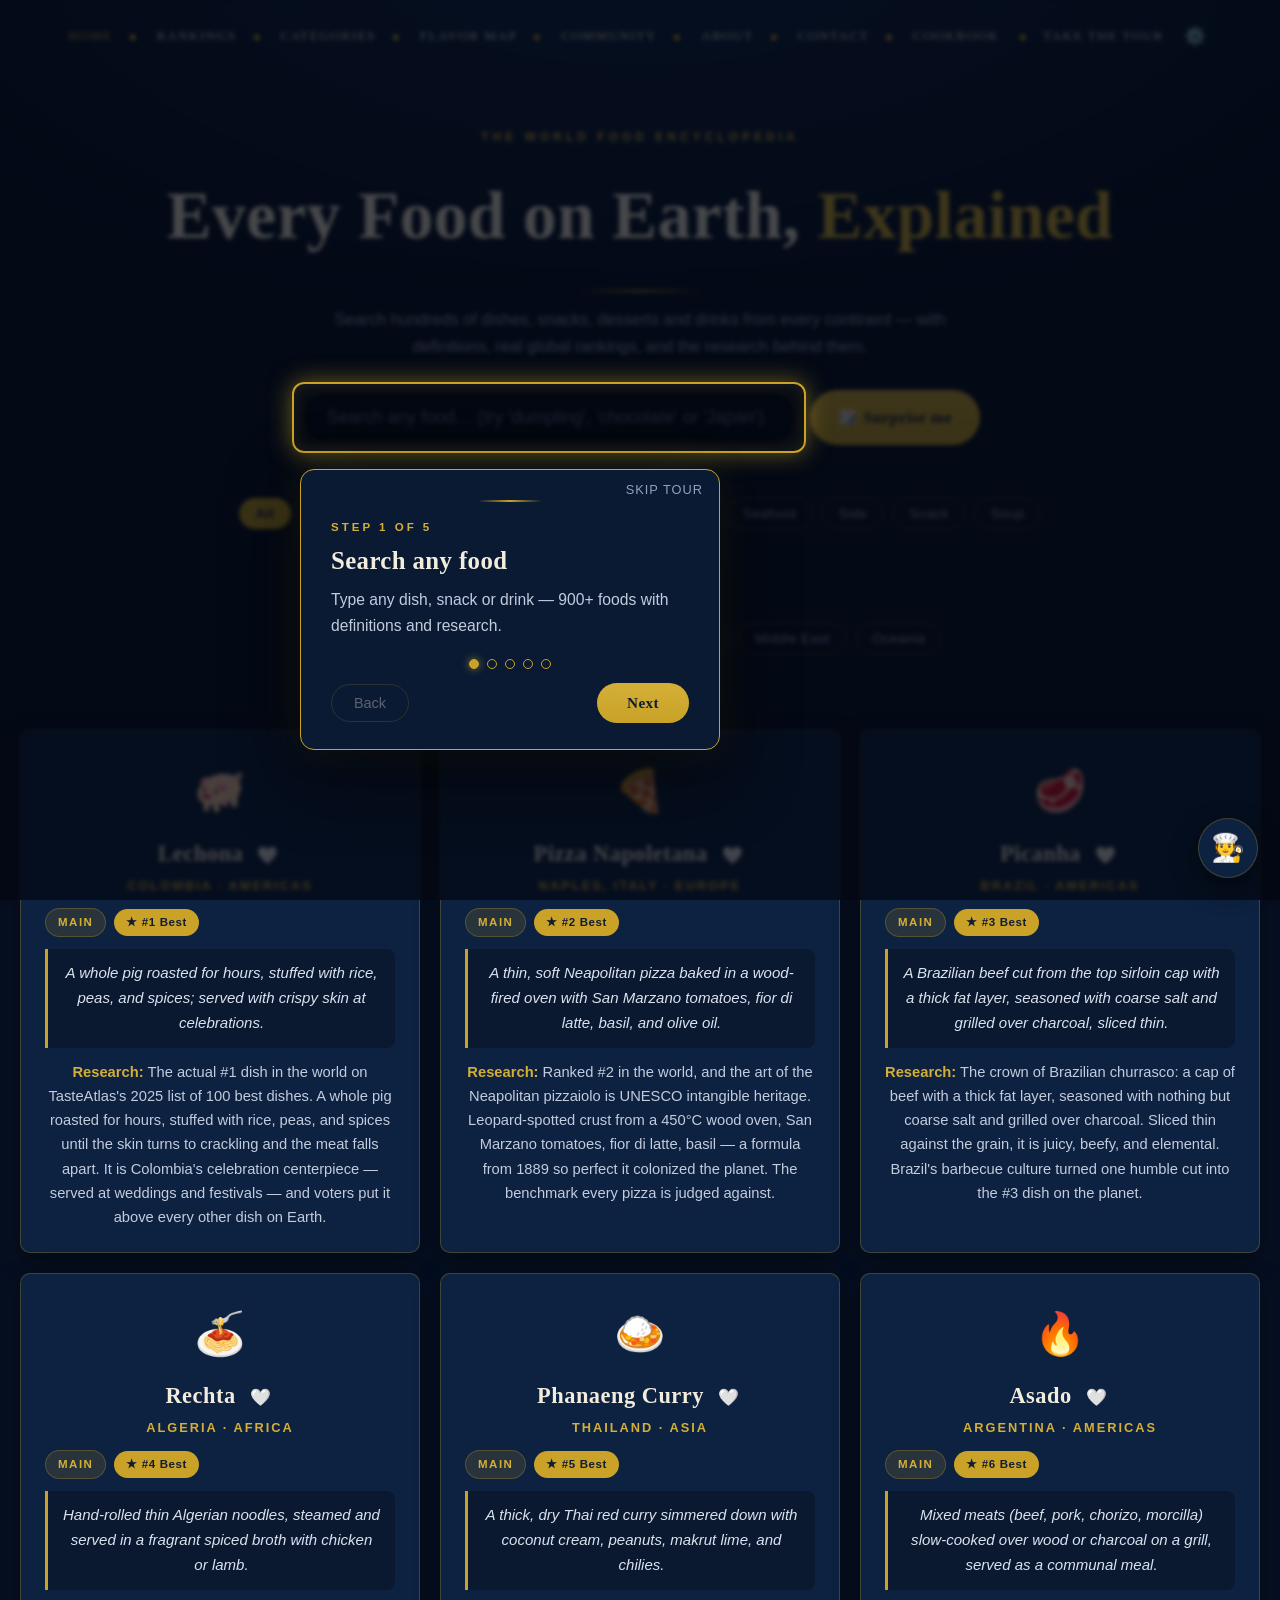
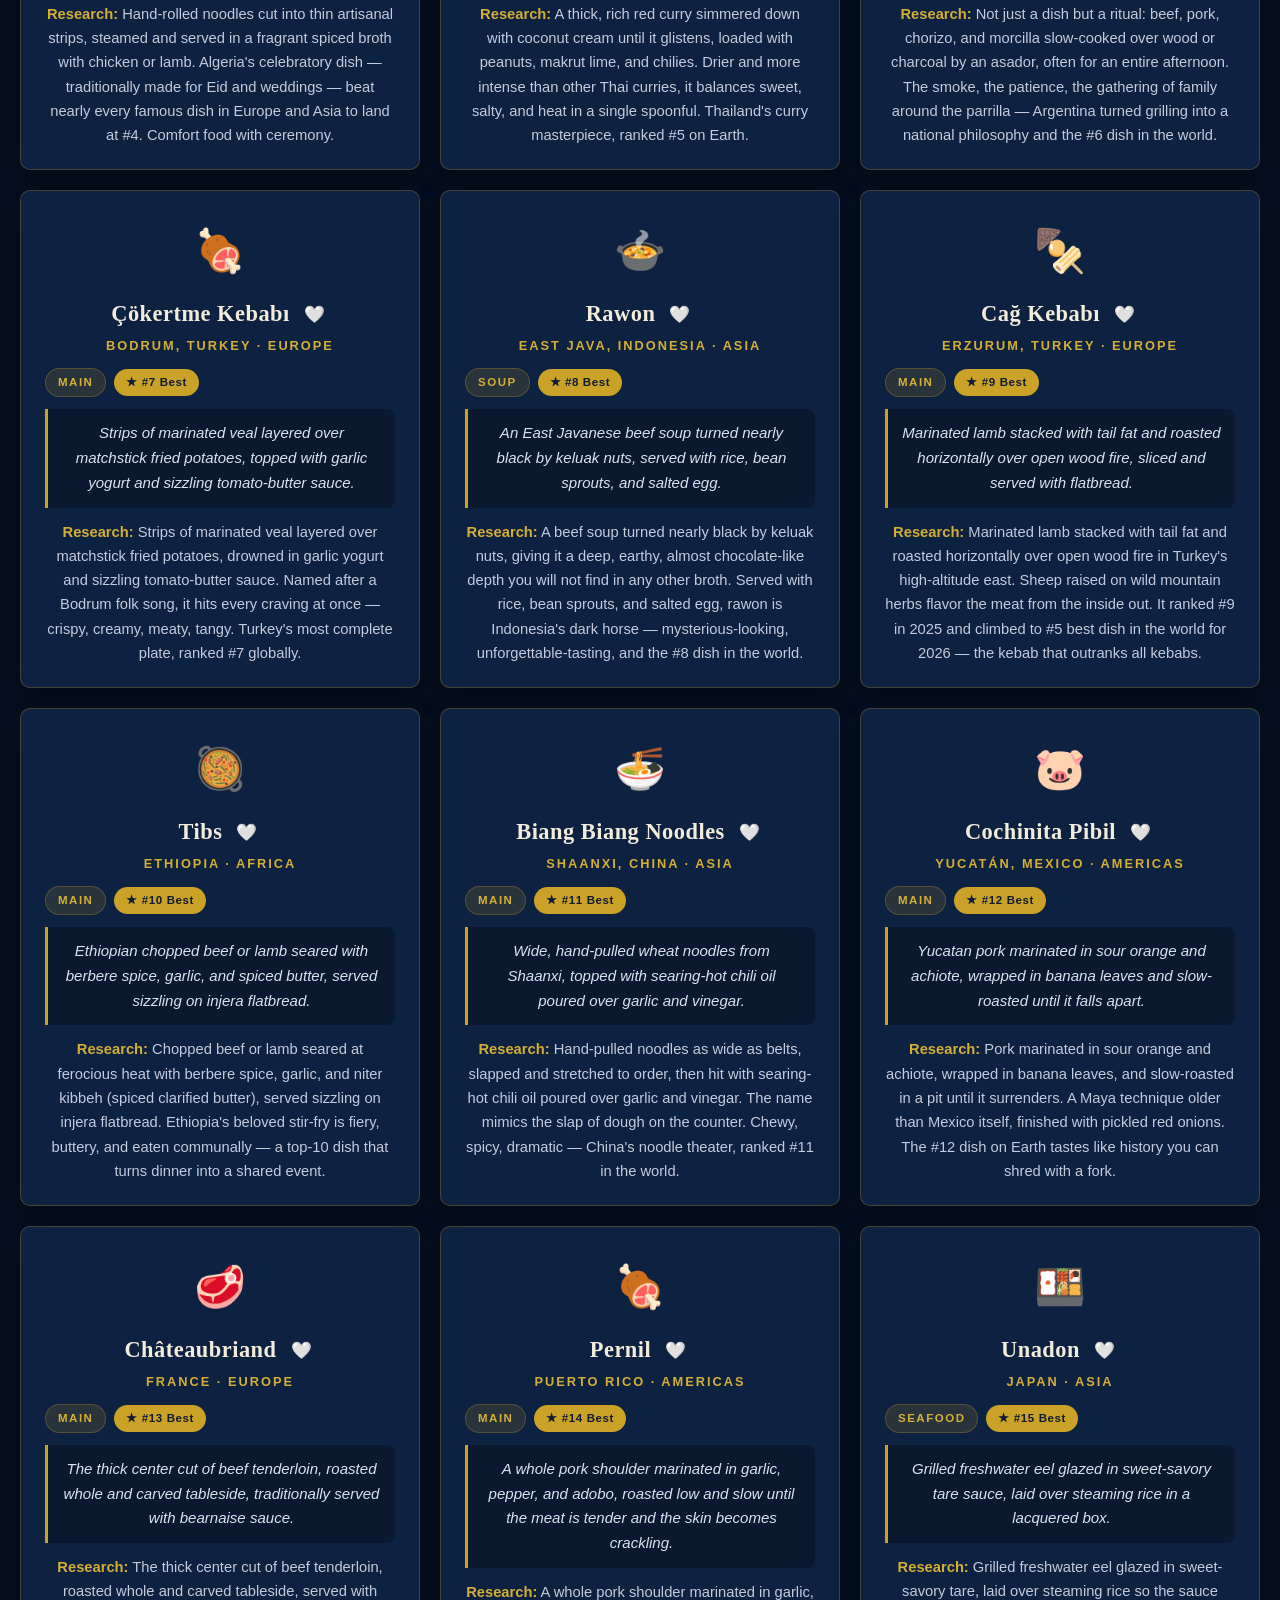
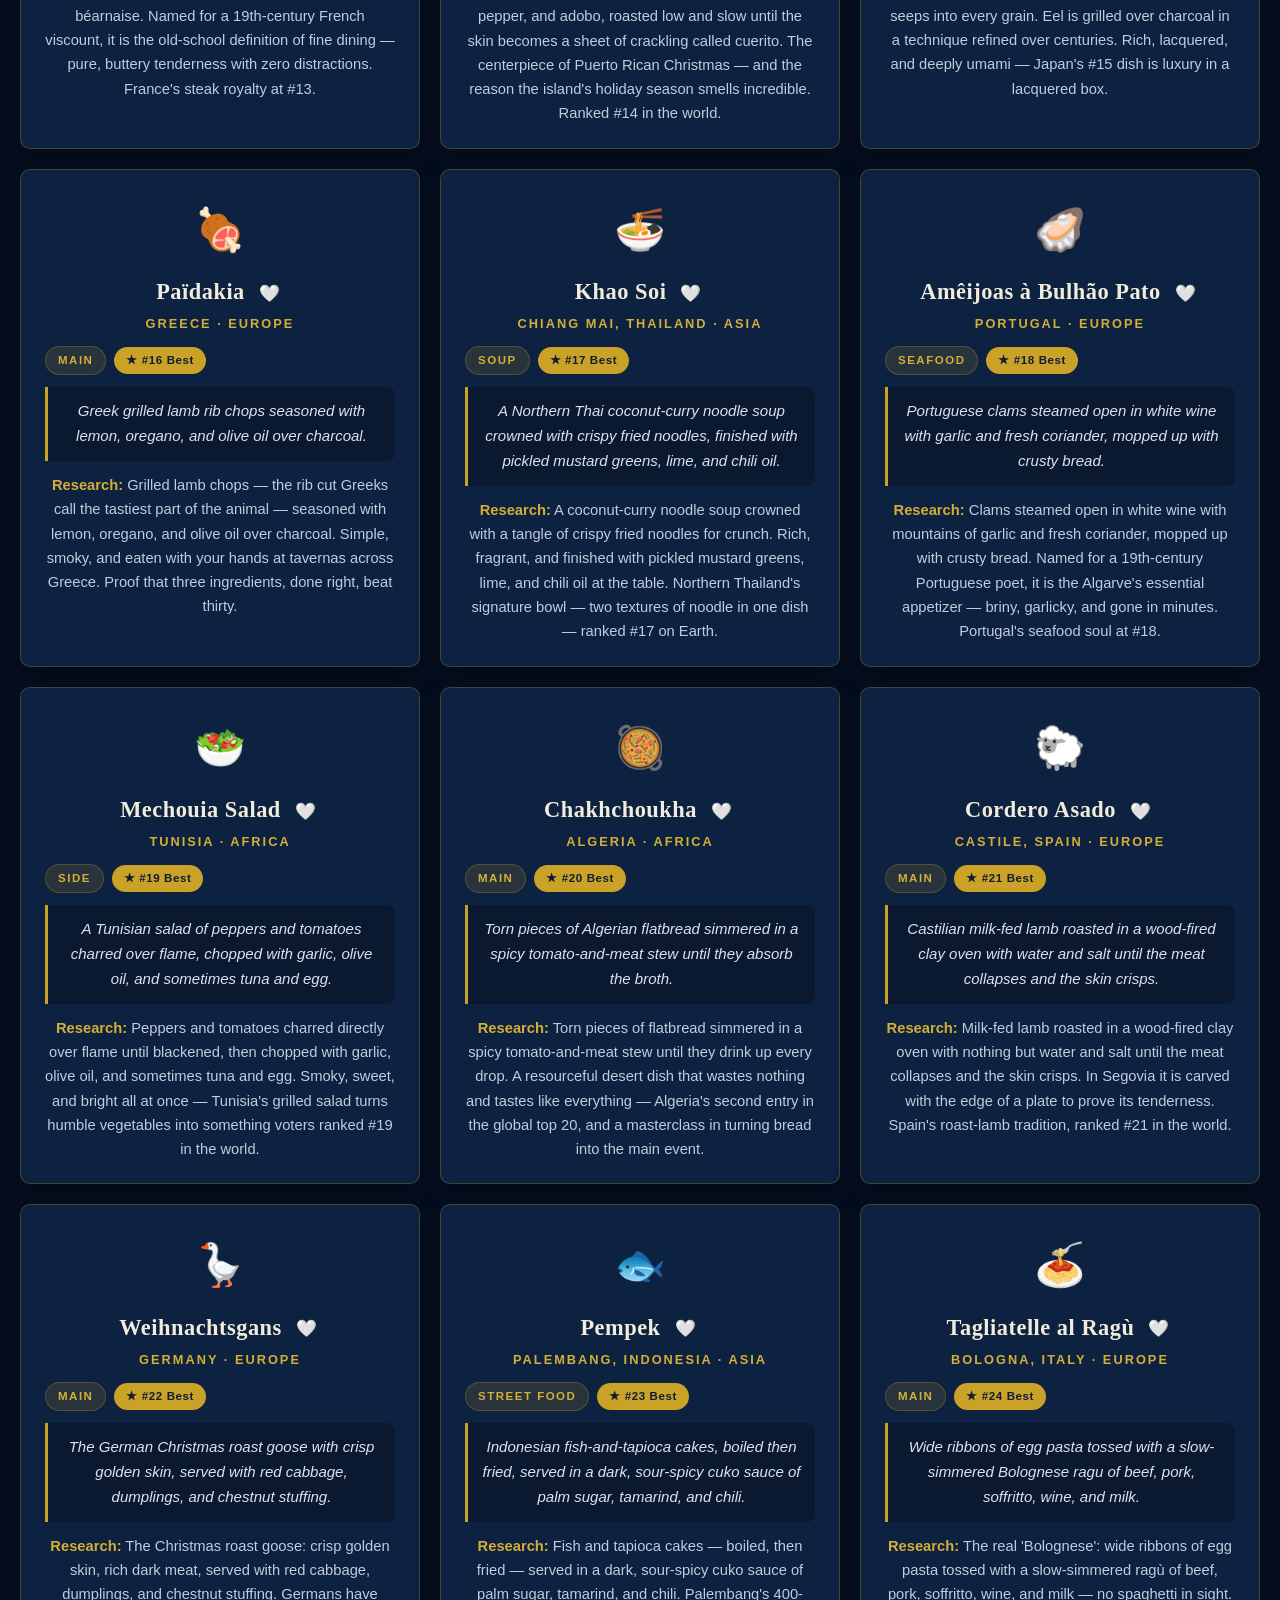
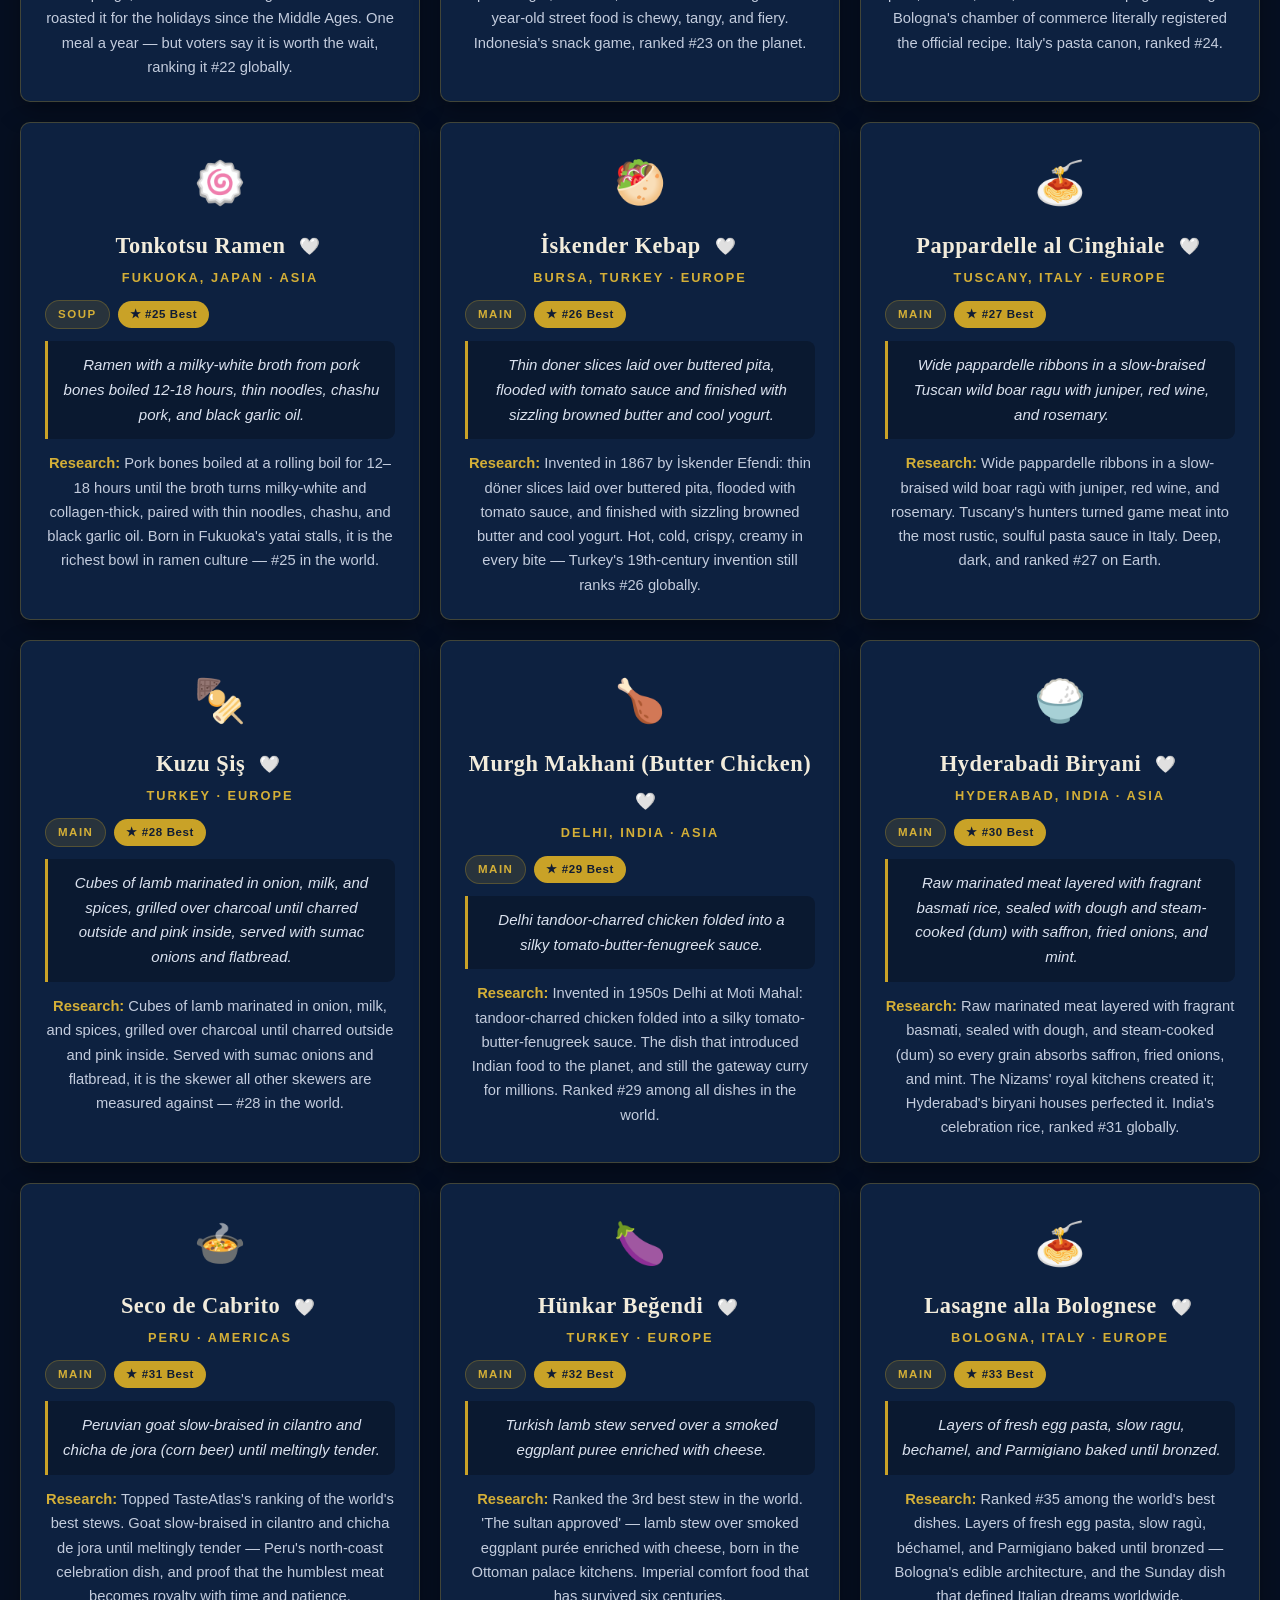
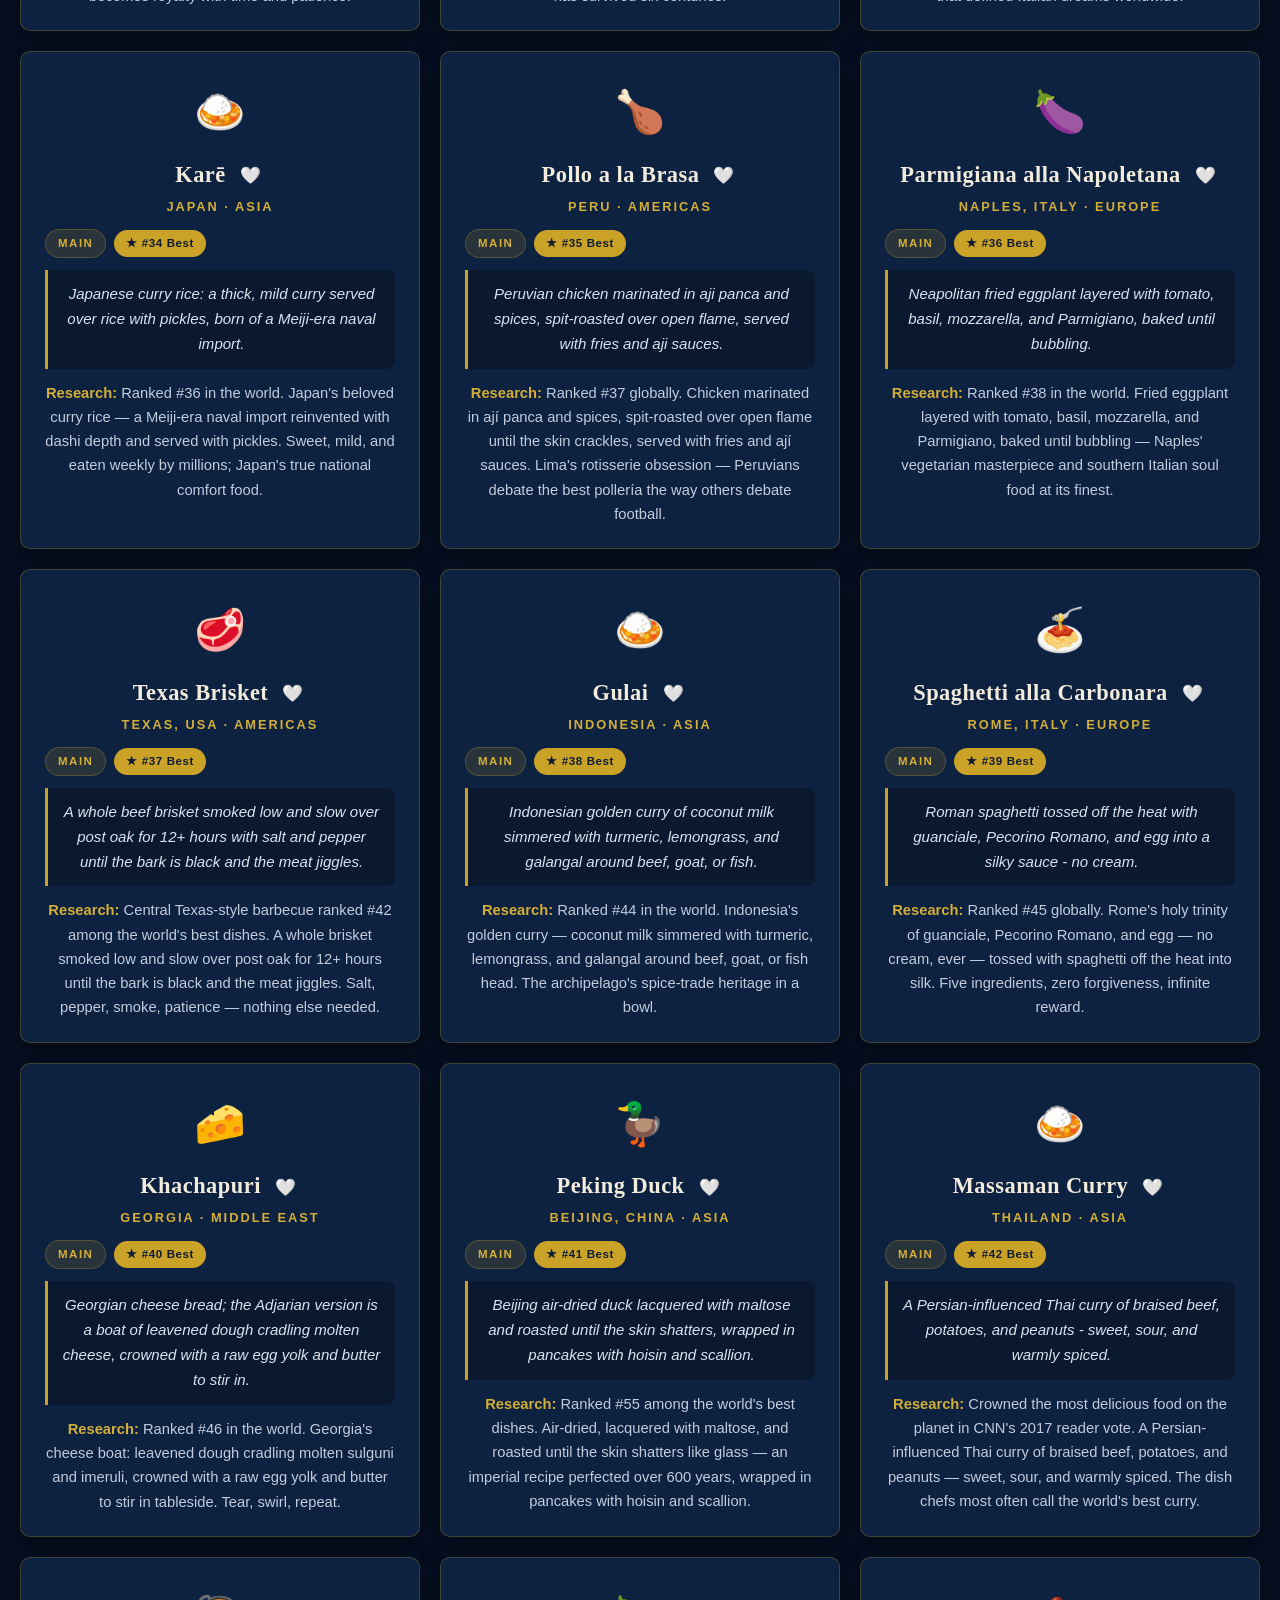
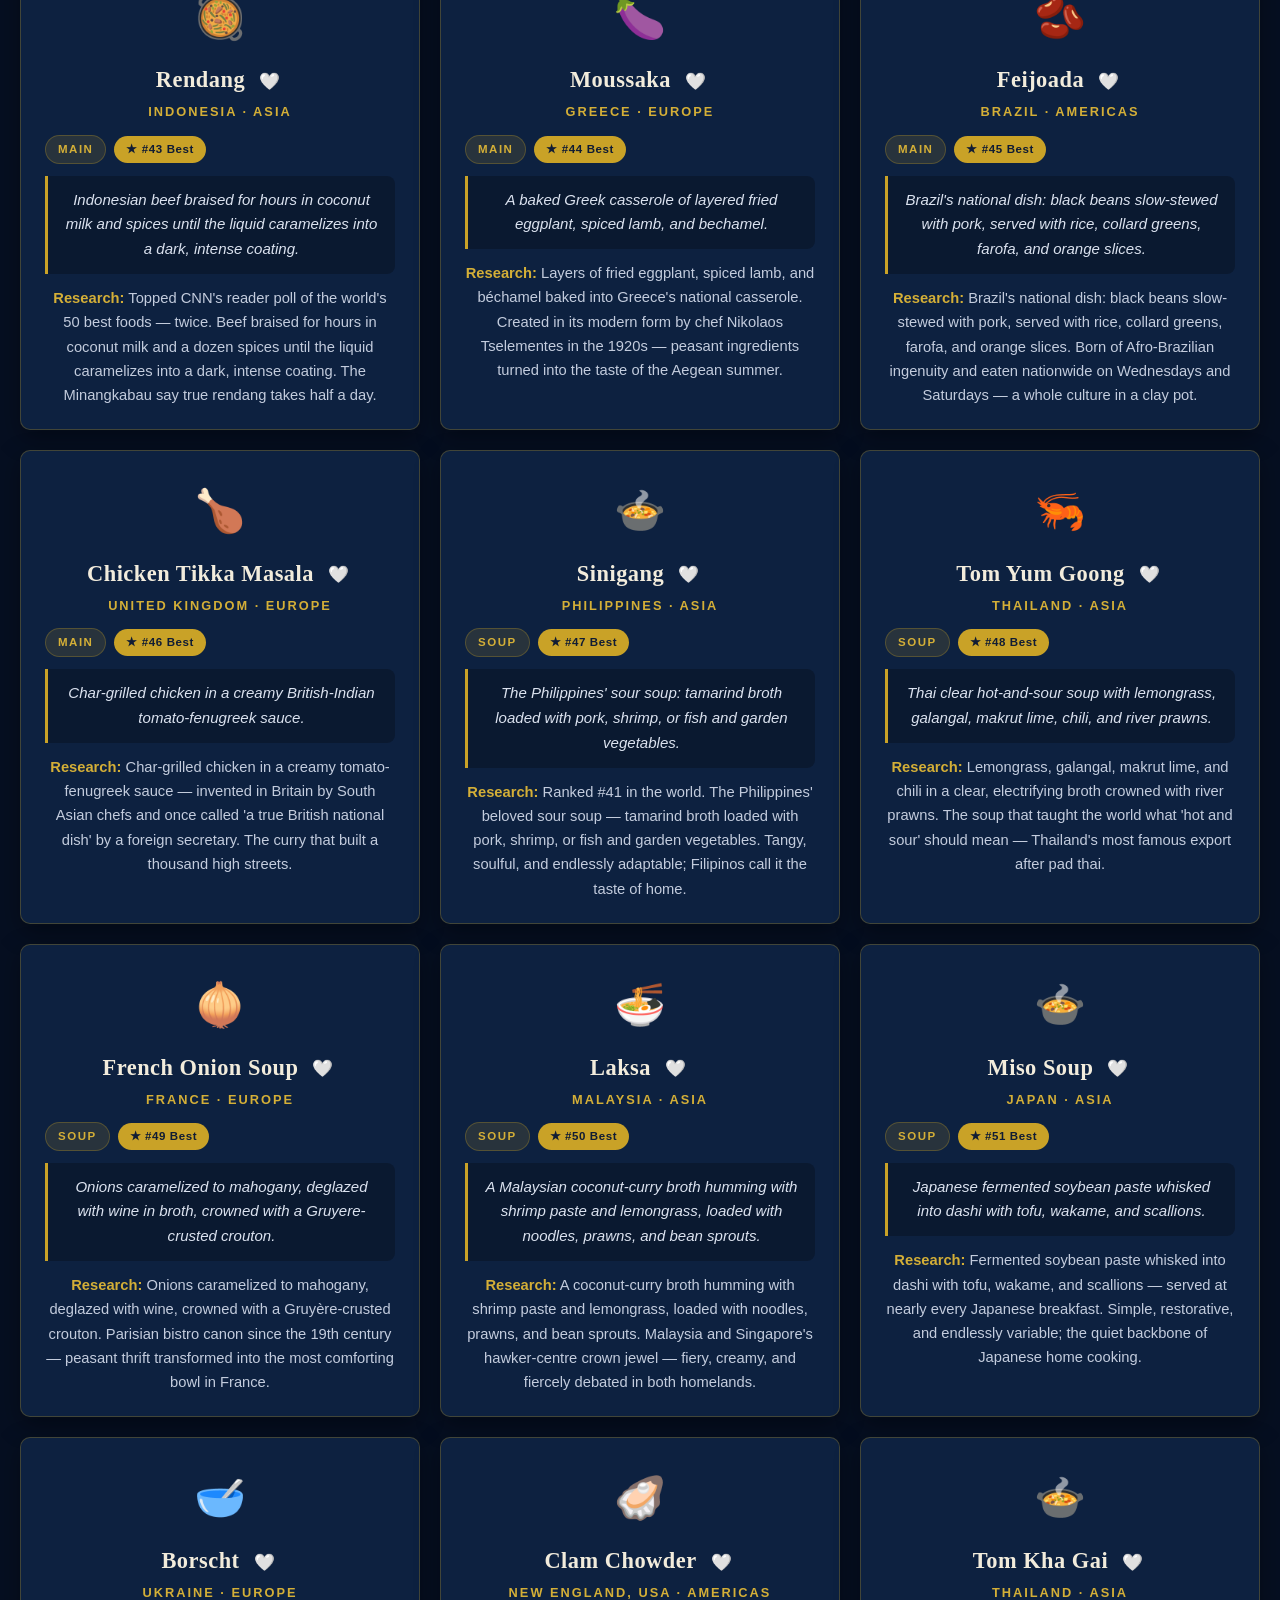
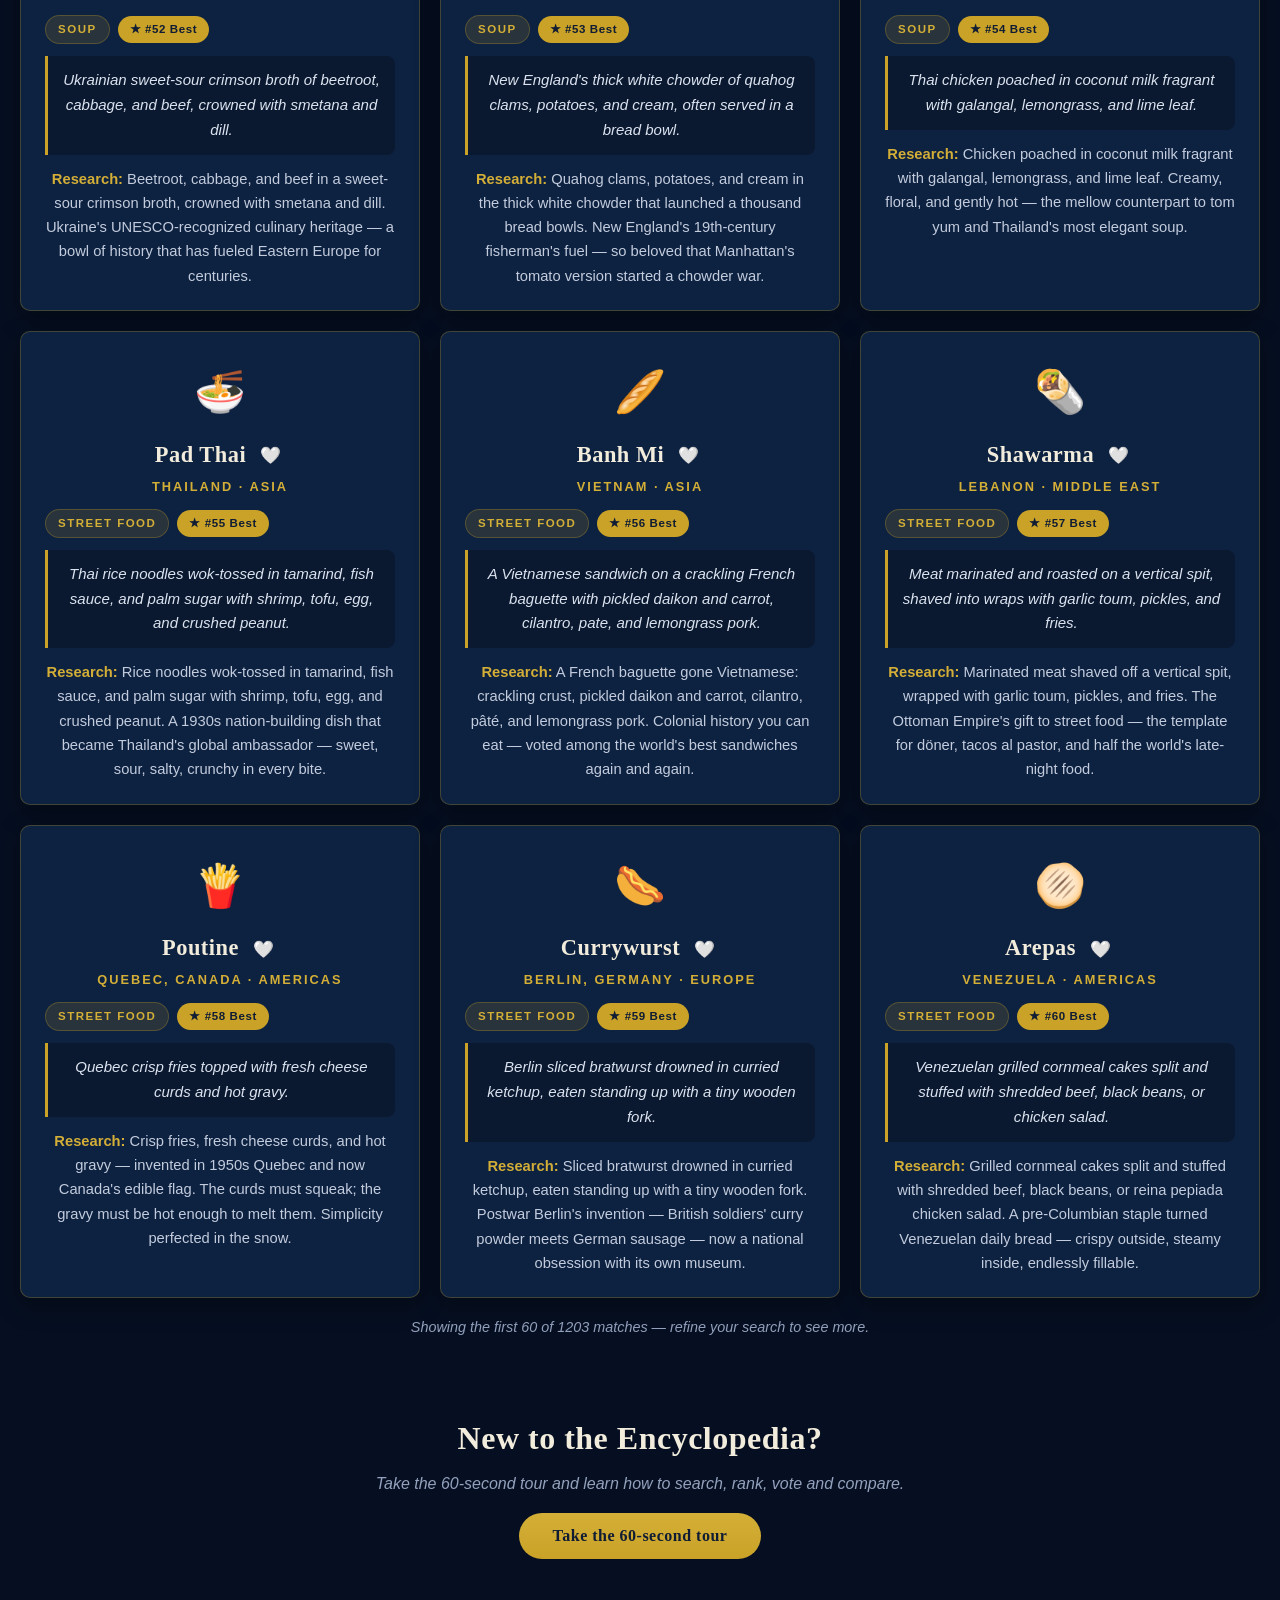
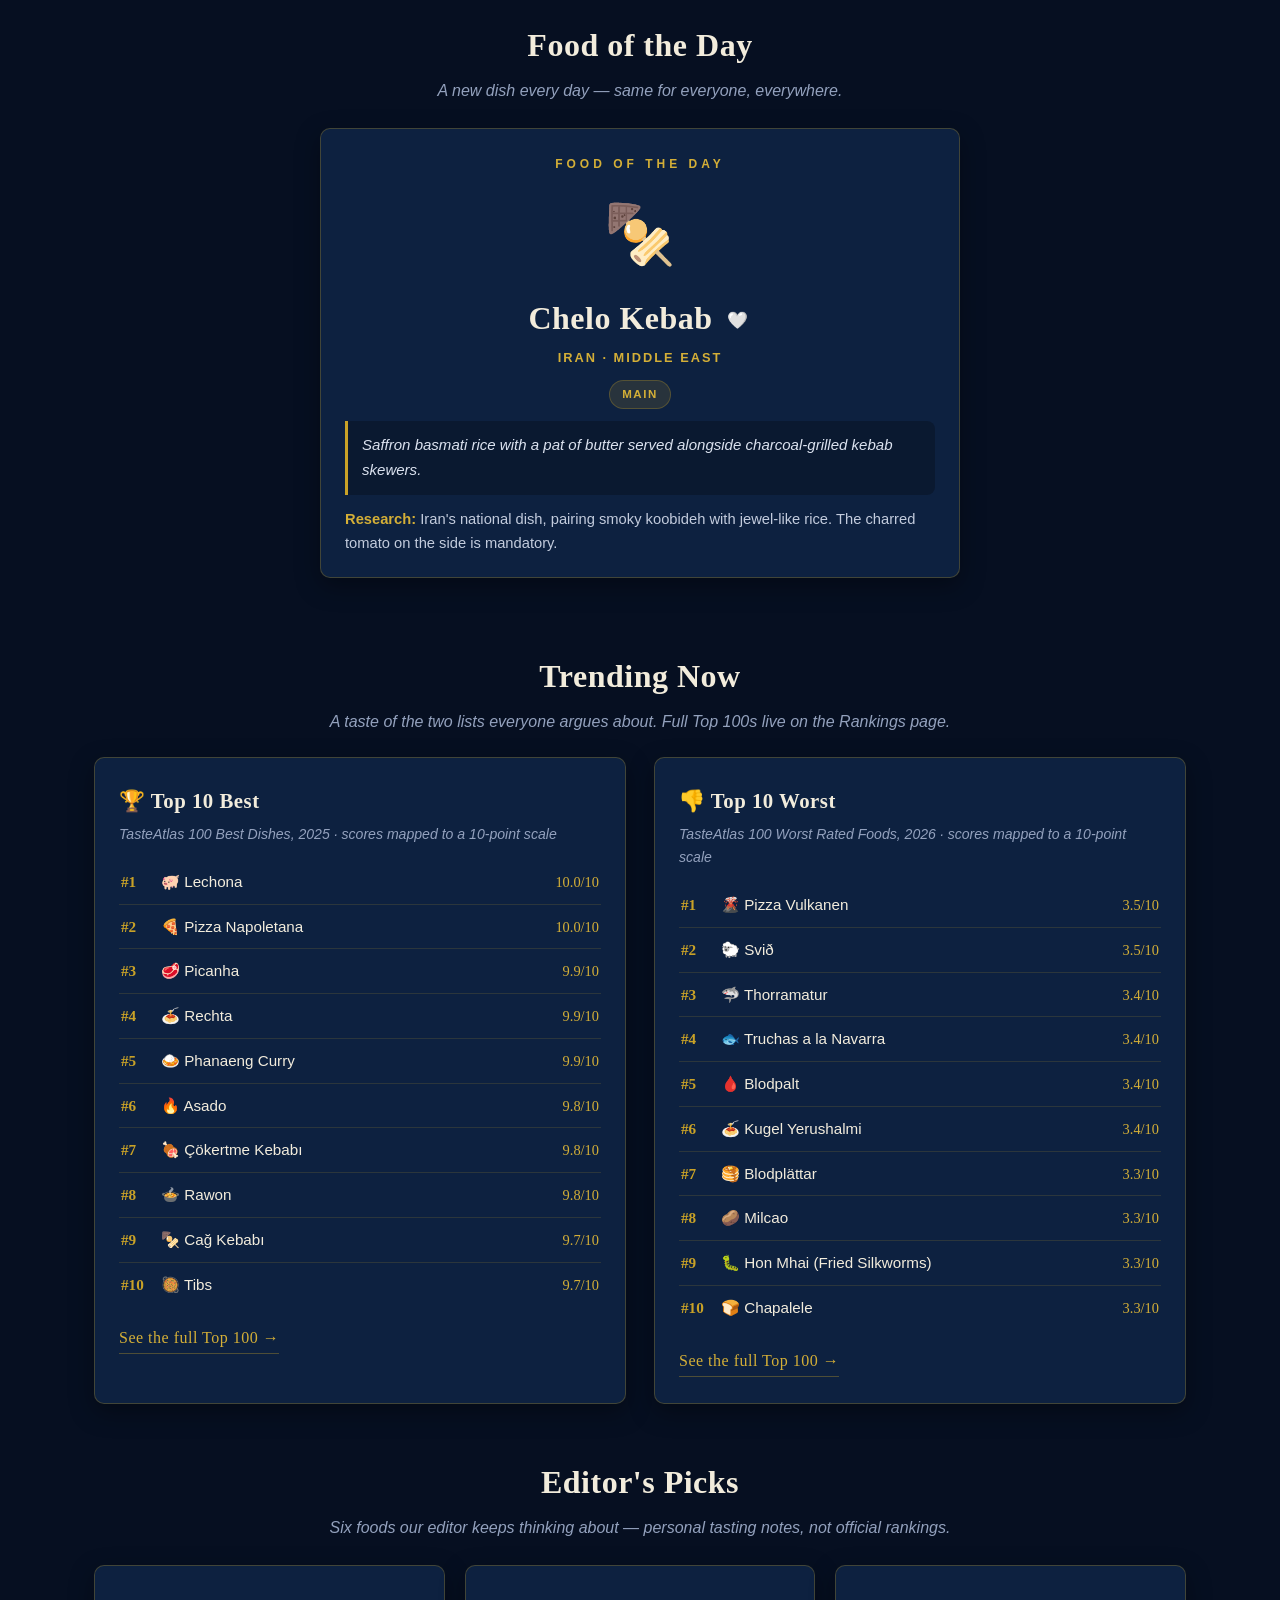
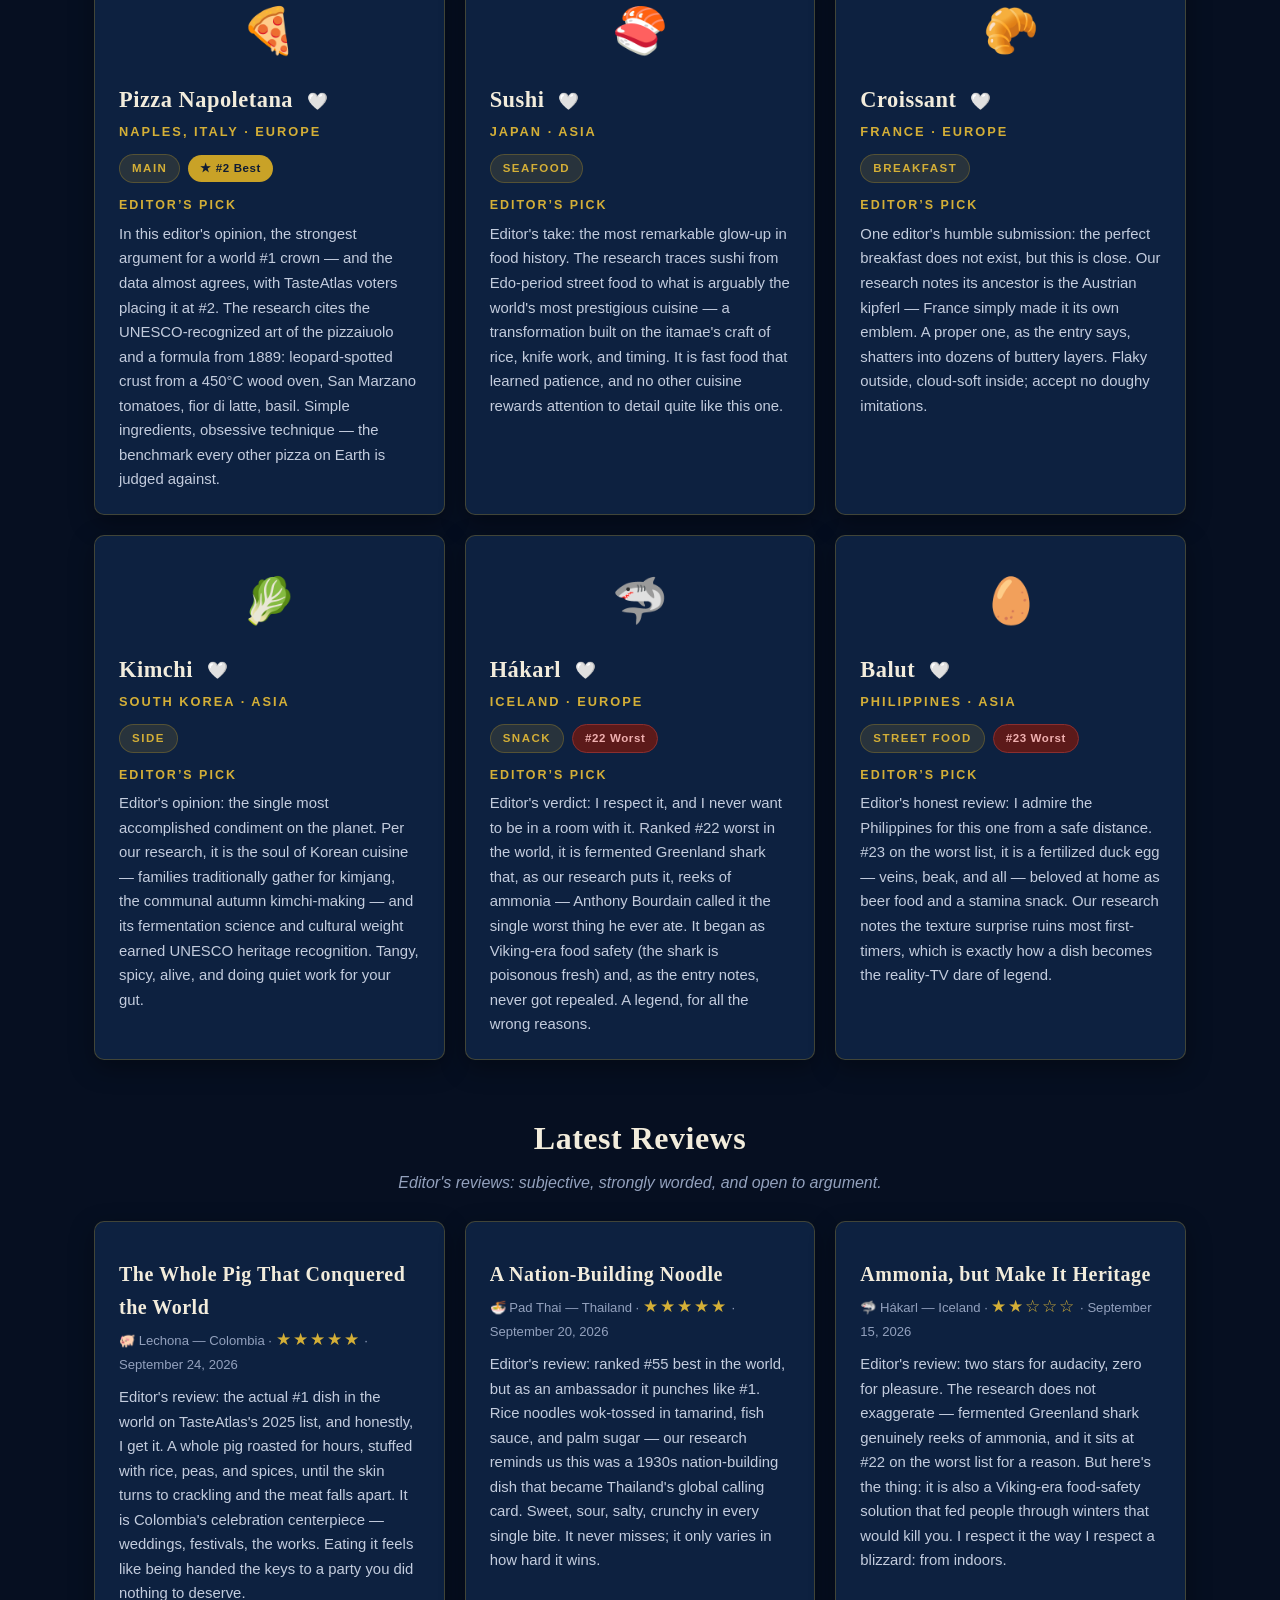
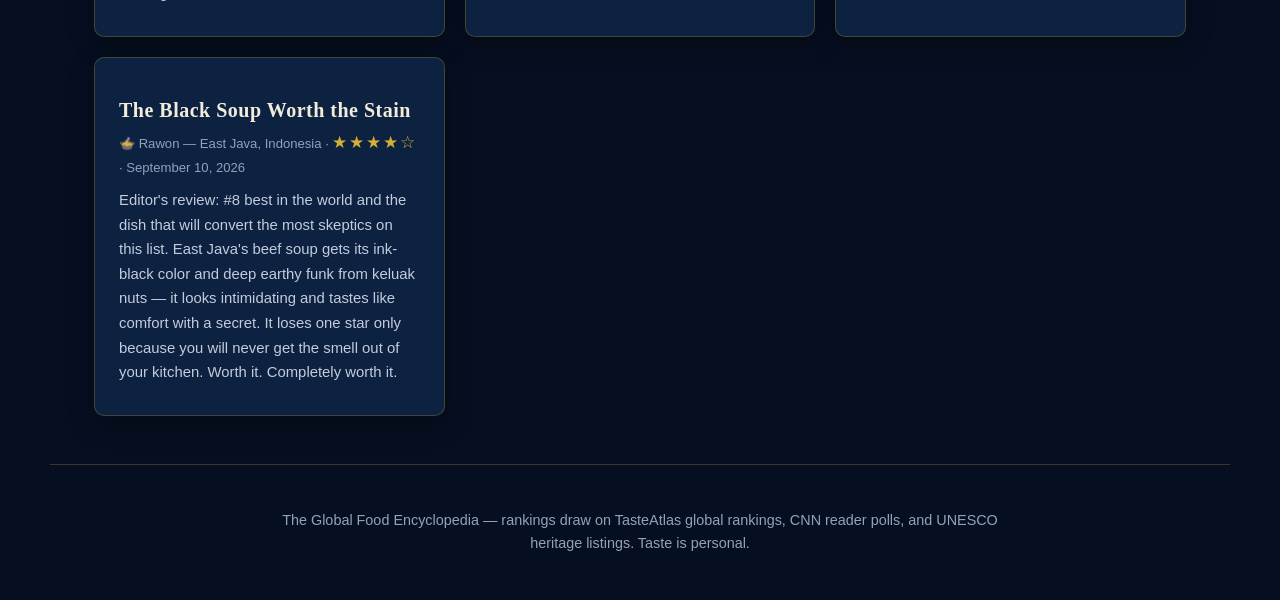
==== commit 514790fc: "Cursor fix, food zoom modal, recently viewed, community comments, flavor map" ====
--- a/index.html
+++ b/index.html
@@ -11,6 +11,7 @@
 <meta property="og:url" content="https://globalfoodencyclopedia.example/index.html">
 <meta property="og:site_name" content="The Global Food Encyclopedia">
 <link rel="stylesheet" href="styles.css">
+<link rel="stylesheet" href="modal.css">
 <script type="application/ld+json">
 {
   "@context": "https://schema.org",
@@ -38,6 +39,8 @@
   <a href="index.html" class="current">Home</a><span class="nav-divider" aria-hidden="true">◆</span>
   <a href="rankings.html">Rankings</a><span class="nav-divider" aria-hidden="true">◆</span>
   <a href="categories.html">Categories</a><span class="nav-divider" aria-hidden="true">◆</span>
+  <a href="map.html">Flavor Map</a><span class="nav-divider" aria-hidden="true">◆</span>
+  <a href="community.html">Community</a><span class="nav-divider" aria-hidden="true">◆</span>
   <a href="about.html">About</a><span class="nav-divider" aria-hidden="true">◆</span>
   <a href="contact.html">Contact</a><span class="nav-divider" aria-hidden="true">◆</span>
   <a href="cookbook.html">Cookbook</a>
@@ -78,6 +81,14 @@
     <p>A new dish every day — same for everyone, everywhere.</p>
   </div>
   <div id="fotd-slot" style="max-width:640px;margin:24px auto 0"></div>
+</section>
+
+<section class="home-section" id="recent-section" aria-label="Recently viewed" style="display:none">
+  <div class="section-head">
+    <h2>Recently viewed</h2>
+    <p>Foods you opened recently — jump back in with one tap.</p>
+  </div>
+  <div class="chips" id="recent-strip" style="flex-wrap:wrap"></div>
 </section>
 
 <main>
@@ -125,6 +136,9 @@
 
 <script src="data/foods.js"></script>
 <script src="data/photos.js"></script>
+<script src="data/pros-cons.js"></script>
+<script src="modal.js"></script>
+<script src="recent.js"></script>
 <script src="tour.js"></script>
 <script src="theme.js"></script>
 <script src="cookbook.js"></script>
@@ -149,8 +163,12 @@
     return "";
   }
 
+  function escAttr(s) {
+    return String(s).replace(/&/g, '&amp;').replace(/"/g, '&quot;');
+  }
+
   function cardHTML(f) {
-    return '<article class="card">'
+    return '<article class="card" data-food-name="' + escAttr(f.name) + '">'
       + '<div class="emoji">' + f.emoji + '</div>'
       + '<h3>' + f.name + '</h3>'
       + '<div class="origin">' + f.origin + ' · ' + f.region + '</div>'
@@ -238,7 +256,7 @@
       var photo = (typeof PHOTOS !== "undefined" && PHOTOS[p.name])
         ? '<img class="pick-photo" src="' + PHOTOS[p.name] + '" data-photo-for="' + p.name + '" alt="' + p.name + '" loading="lazy" onerror="this.remove()">'
         : "";
-      return '<article class="card pick-card">'
+      return '<article class="card pick-card" data-food-name="' + escAttr(f.name) + '">'
         + photo
         + '<div class="pick-emoji-fallback">' + f.emoji + '</div>'
         + '<h3>' + f.name + '</h3>'
--- a/styles.css
+++ b/styles.css
@@ -617,12 +617,19 @@
 #sage-fab{right:16px;bottom:16px}
 }
 
-/* ================= Cursor glow ================= */
-#cursor-glow{position:fixed;top:0;left:0;width:340px;height:340px;margin:-170px 0 0 -170px;
-border-radius:50%;pointer-events:none;z-index:9990;opacity:0;transition:opacity .45s ease;
-background:radial-gradient(circle,
-color-mix(in srgb,var(--accent,#d4af37) 22%,transparent) 0%,
-color-mix(in srgb,var(--primary,#c9a227) 9%,transparent) 45%,
-transparent 70%)}
-#cursor-glow.on{opacity:1}
-@media (prefers-reduced-motion:reduce){#cursor-glow{display:none}}
+/* ================= Neon cursor ================= */
+#cursor-glow{position:fixed;top:0;left:0;width:38px;height:38px;margin:-19px 0 0 -19px;
+border-radius:50%;pointer-events:none;z-index:9990;opacity:0;transition:opacity .35s ease;
+border:2px solid var(--accent,#d4af37);
+box-shadow:0 0 10px var(--accent,#d4af37),
+0 0 26px color-mix(in srgb,var(--accent,#d4af37) 55%,transparent),
+inset 0 0 8px color-mix(in srgb,var(--accent,#d4af37) 60%,transparent)}
+#cursor-glow.on{opacity:.95}
+#cursor-glow.pulse{animation:cursor-pulse .32s ease}
+@keyframes cursor-pulse{0%{scale:1}40%{scale:1.65}100%{scale:1}}
+#cursor-dot{position:fixed;top:0;left:0;width:6px;height:6px;margin:-3px 0 0 -3px;
+border-radius:50%;pointer-events:none;z-index:9990;opacity:0;transition:opacity .35s ease;
+background:var(--accent,#d4af37);
+box-shadow:0 0 8px var(--accent,#d4af37),0 0 16px var(--accent,#d4af37)}
+#cursor-dot.on{opacity:1}
+@media (prefers-reduced-motion:reduce){#cursor-glow,#cursor-dot{display:none}}
--- a/modal.css
+++ b/modal.css
@@ -0,0 +1,238 @@
+/* modal.css — Food detail zoom modal. Theme-driven via CSS variables. */
+
+.fr-modal-backdrop {
+  position: fixed;
+  inset: 0;
+  z-index: 1000;
+  display: flex;
+  align-items: center;
+  justify-content: center;
+  padding: 20px;
+  background: rgba(3, 7, 17, 0.72);
+  backdrop-filter: blur(4px);
+  -webkit-backdrop-filter: blur(4px);
+  overflow-y: auto;
+  animation: fr-modal-fade 0.18s ease-out;
+}
+
+.fr-modal-backdrop[hidden] { display: none; }
+
+@keyframes fr-modal-fade {
+  from { opacity: 0; }
+  to { opacity: 1; }
+}
+
+.fr-modal {
+  position: relative;
+  width: 100%;
+  max-width: 660px;
+  max-height: calc(100vh - 40px);
+  overflow-y: auto;
+  background: var(--surface);
+  color: var(--text);
+  border: 1px solid var(--primary);
+  border-radius: 16px;
+  box-shadow: 0 24px 70px rgba(0, 0, 0, 0.55), 0 0 0 1px rgba(212, 175, 55, 0.12);
+  animation: fr-modal-pop 0.22s ease-out;
+}
+
+@keyframes fr-modal-pop {
+  from { transform: translateY(10px) scale(0.98); opacity: 0; }
+  to { transform: translateY(0) scale(1); opacity: 1; }
+}
+
+.fr-modal-close {
+  position: absolute;
+  top: 12px;
+  right: 12px;
+  width: 40px;
+  height: 40px;
+  display: inline-flex;
+  align-items: center;
+  justify-content: center;
+  font-size: 1.2rem;
+  line-height: 1;
+  color: var(--text);
+  background: rgba(255, 255, 255, 0.06);
+  border: 1px solid var(--card-edge, rgba(255, 255, 255, 0.15));
+  border-radius: 50%;
+  cursor: pointer;
+  transition: transform 0.15s ease, color 0.15s ease, border-color 0.15s ease;
+}
+
+.fr-modal-close:hover {
+  color: var(--accent);
+  border-color: var(--accent);
+  transform: scale(1.08);
+}
+
+.fr-modal-close:focus-visible {
+  outline: 2px solid var(--accent);
+  outline-offset: 2px;
+}
+
+.fr-modal-body { padding: 32px 32px 28px; }
+
+/* ---- content ---- */
+
+.fr-modal-food-head { text-align: center; margin-bottom: 18px; }
+
+.fr-modal-photo {
+  display: block;
+  width: 100%;
+  max-height: 260px;
+  object-fit: cover;
+  border-radius: 12px;
+  margin-bottom: 16px;
+  border: 1px solid var(--card-edge, rgba(255, 255, 255, 0.12));
+}
+
+.fr-modal-emoji {
+  font-size: 4rem;
+  line-height: 1.2;
+}
+
+.fr-modal-name {
+  font-family: Georgia, 'Times New Roman', serif;
+  font-size: 1.9rem;
+  font-weight: 700;
+  margin: 10px 0 6px;
+  color: var(--text);
+}
+
+.fr-modal-sub {
+  color: var(--muted);
+  font-size: 0.95rem;
+  margin: 0 0 14px;
+}
+
+.fr-modal-badges {
+  display: flex;
+  flex-wrap: wrap;
+  gap: 10px;
+  align-items: center;
+  justify-content: center;
+  margin-top: 6px;
+}
+
+.fr-modal-score {
+  font-family: Georgia, serif;
+  color: var(--text);
+  font-size: 1.05rem;
+}
+
+.fr-modal-stars { color: var(--accent); letter-spacing: 1px; }
+
+.fr-modal-unranked {
+  display: inline-block;
+  padding: 3px 12px;
+  border-radius: 6px;
+  border: 1px solid var(--card-edge, rgba(255, 255, 255, 0.15));
+  color: var(--muted);
+  font-size: 0.85rem;
+  letter-spacing: 0.04em;
+}
+
+.fr-modal-def {
+  font-size: 1.02rem;
+  line-height: 1.65;
+  margin: 0 0 12px;
+}
+
+.fr-modal-res {
+  font-size: 0.95rem;
+  line-height: 1.65;
+  color: var(--text-soft, var(--text));
+  background: var(--surface-2, rgba(255, 255, 255, 0.03));
+  border-left: 3px solid var(--accent);
+  padding: 12px 16px;
+  border-radius: 0 10px 10px 0;
+  margin: 0 0 16px;
+}
+
+/* reuses .pros-cons / .pros / .cons from styles.css */
+
+/* ---- actions: voting, favorites, compare link ---- */
+
+.fr-modal-actions {
+  margin-top: 20px;
+  padding-top: 18px;
+  border-top: 1px solid var(--card-edge, rgba(255, 255, 255, 0.12));
+  display: flex;
+  flex-direction: column;
+  gap: 14px;
+}
+
+.fr-modal-vote-row {
+  display: flex;
+  flex-wrap: wrap;
+  gap: 8px 14px;
+  align-items: center;
+}
+
+.fr-modal-vote-status { color: var(--muted); font-size: 0.9rem; }
+
+.fr-modal-vote-status em { font-style: italic; font-size: 0.82rem; }
+
+.fr-modal-vote-stars { display: inline-flex; gap: 2px; }
+
+.fr-modal-star {
+  background: none;
+  border: 0;
+  padding: 2px 3px;
+  font-size: 1.5rem;
+  line-height: 1;
+  cursor: pointer;
+  color: var(--card-edge, rgba(255, 255, 255, 0.25));
+  transition: transform 0.12s ease, color 0.12s ease;
+}
+
+.fr-modal-star[data-on="1"] { color: var(--accent); }
+
+.fr-modal-star:hover { color: var(--primary); transform: scale(1.18); }
+
+.fr-modal-star:focus-visible { outline: 2px solid var(--accent); outline-offset: 2px; }
+
+.fr-modal-fav {
+  align-self: flex-start;
+  display: inline-flex;
+  align-items: center;
+  gap: 8px;
+  background: none;
+  border: 1px solid var(--card-edge, rgba(255, 255, 255, 0.15));
+  border-radius: 999px;
+  padding: 8px 16px;
+  color: var(--text);
+  font-size: 0.92rem;
+  cursor: pointer;
+  transition: border-color 0.15s ease, transform 0.15s ease;
+}
+
+.fr-modal-fav:hover { border-color: var(--accent); transform: scale(1.03); }
+
+.fr-modal-fav:focus-visible { outline: 2px solid var(--accent); outline-offset: 2px; }
+
+.fr-modal-fav.saved { border-color: var(--accent); }
+
+.fr-modal-fav-icon { font-size: 1.15rem; line-height: 1; }
+
+.fr-modal-compare-link {
+  color: var(--accent);
+  text-decoration: none;
+  font-weight: 600;
+  font-size: 0.95rem;
+  align-self: flex-start;
+}
+
+.fr-modal-compare-link:hover { text-decoration: underline; }
+
+/* ---- responsive ---- */
+
+@media (max-width: 560px) {
+  .fr-modal-backdrop { padding: 12px; }
+  .fr-modal { max-height: calc(100vh - 24px); border-radius: 12px; }
+  .fr-modal-body { padding: 24px 18px 20px; }
+  .fr-modal-emoji { font-size: 3rem; }
+  .fr-modal-name { font-size: 1.5rem; }
+  .fr-modal-star { font-size: 1.7rem; padding: 4px 5px; }
+}
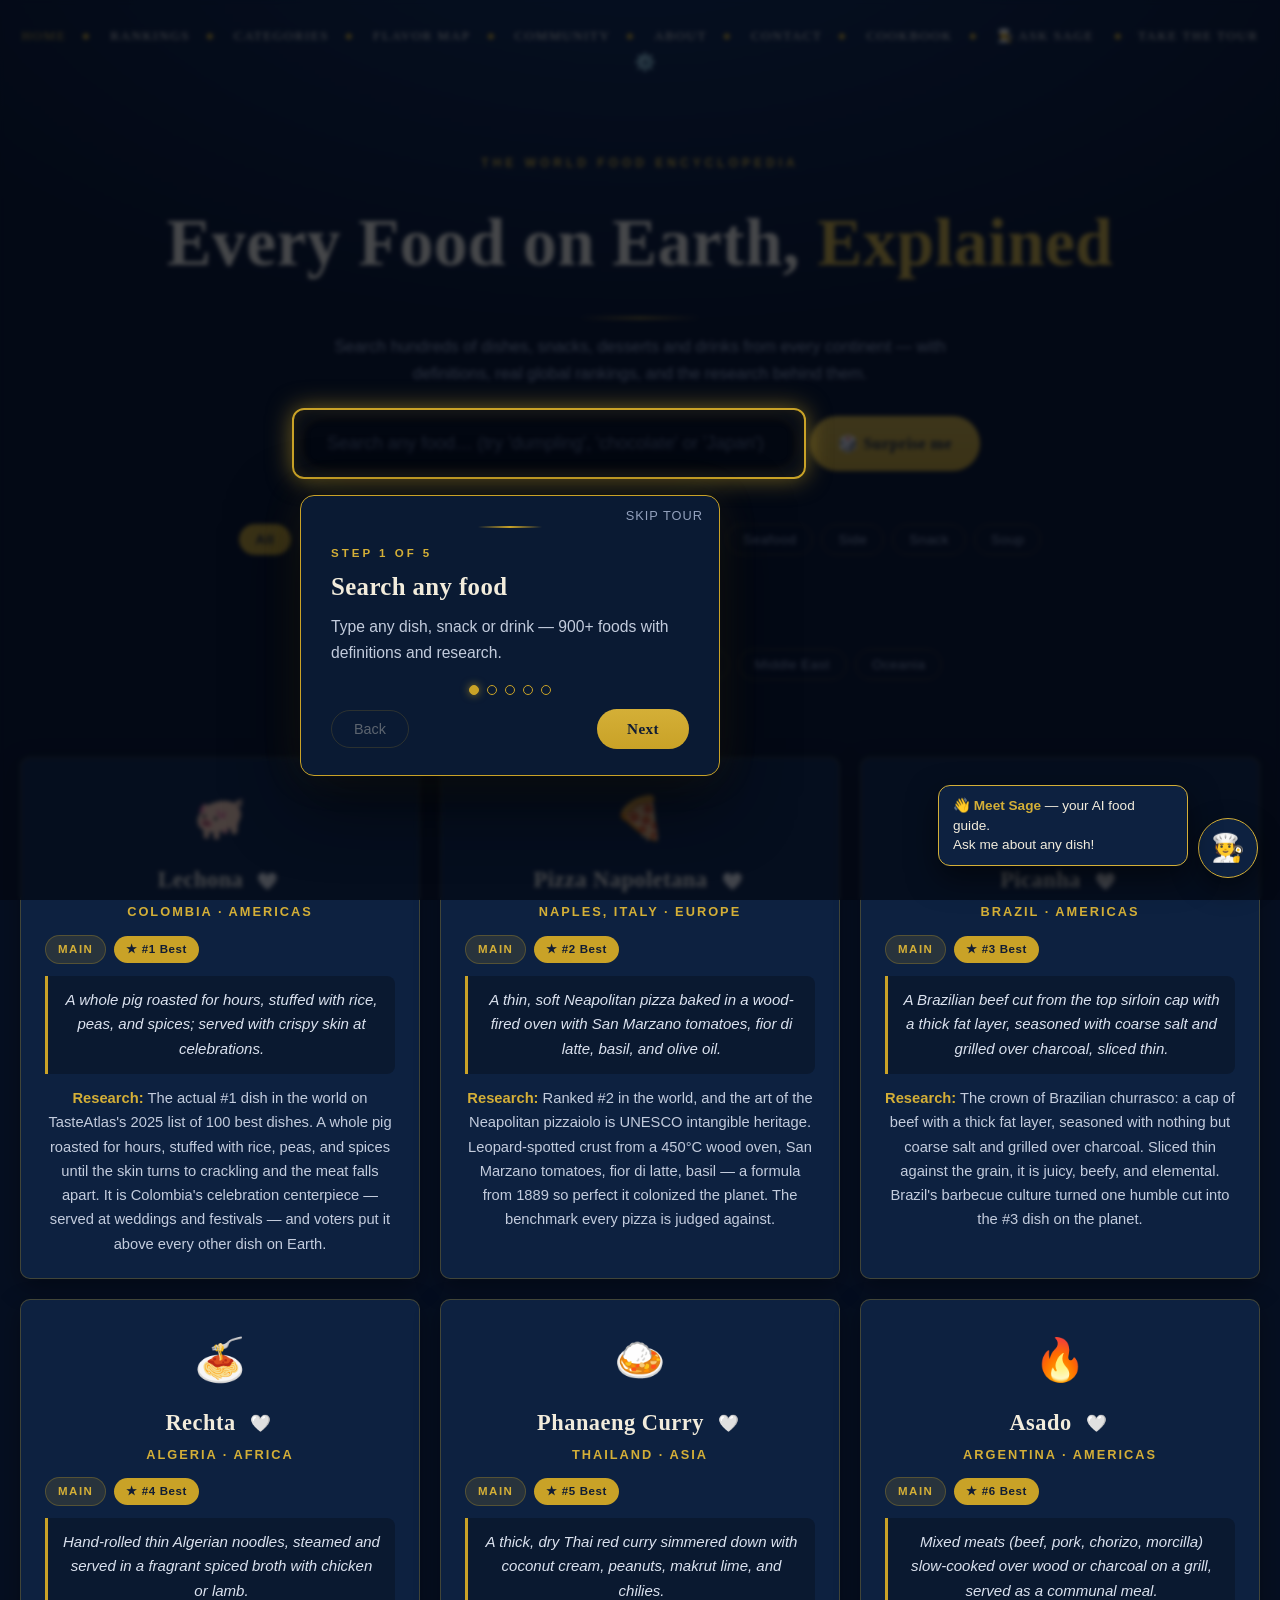
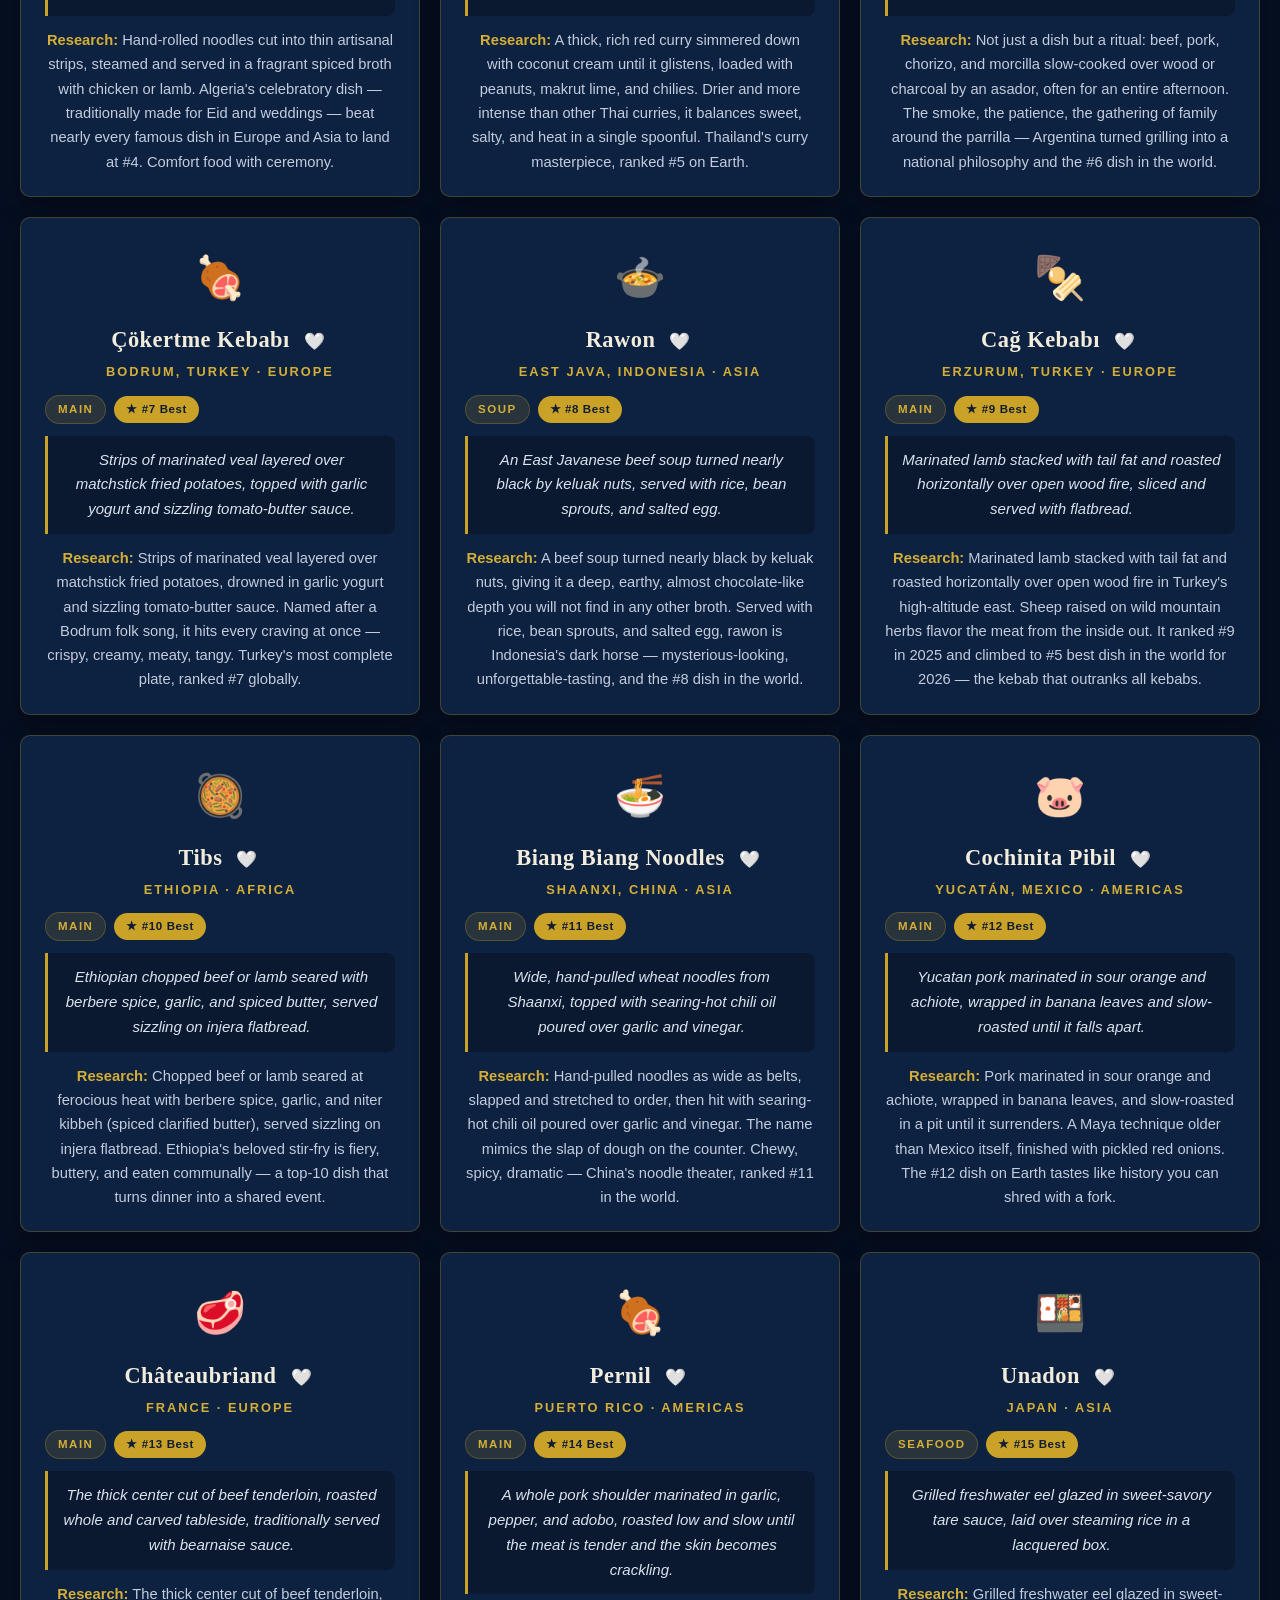
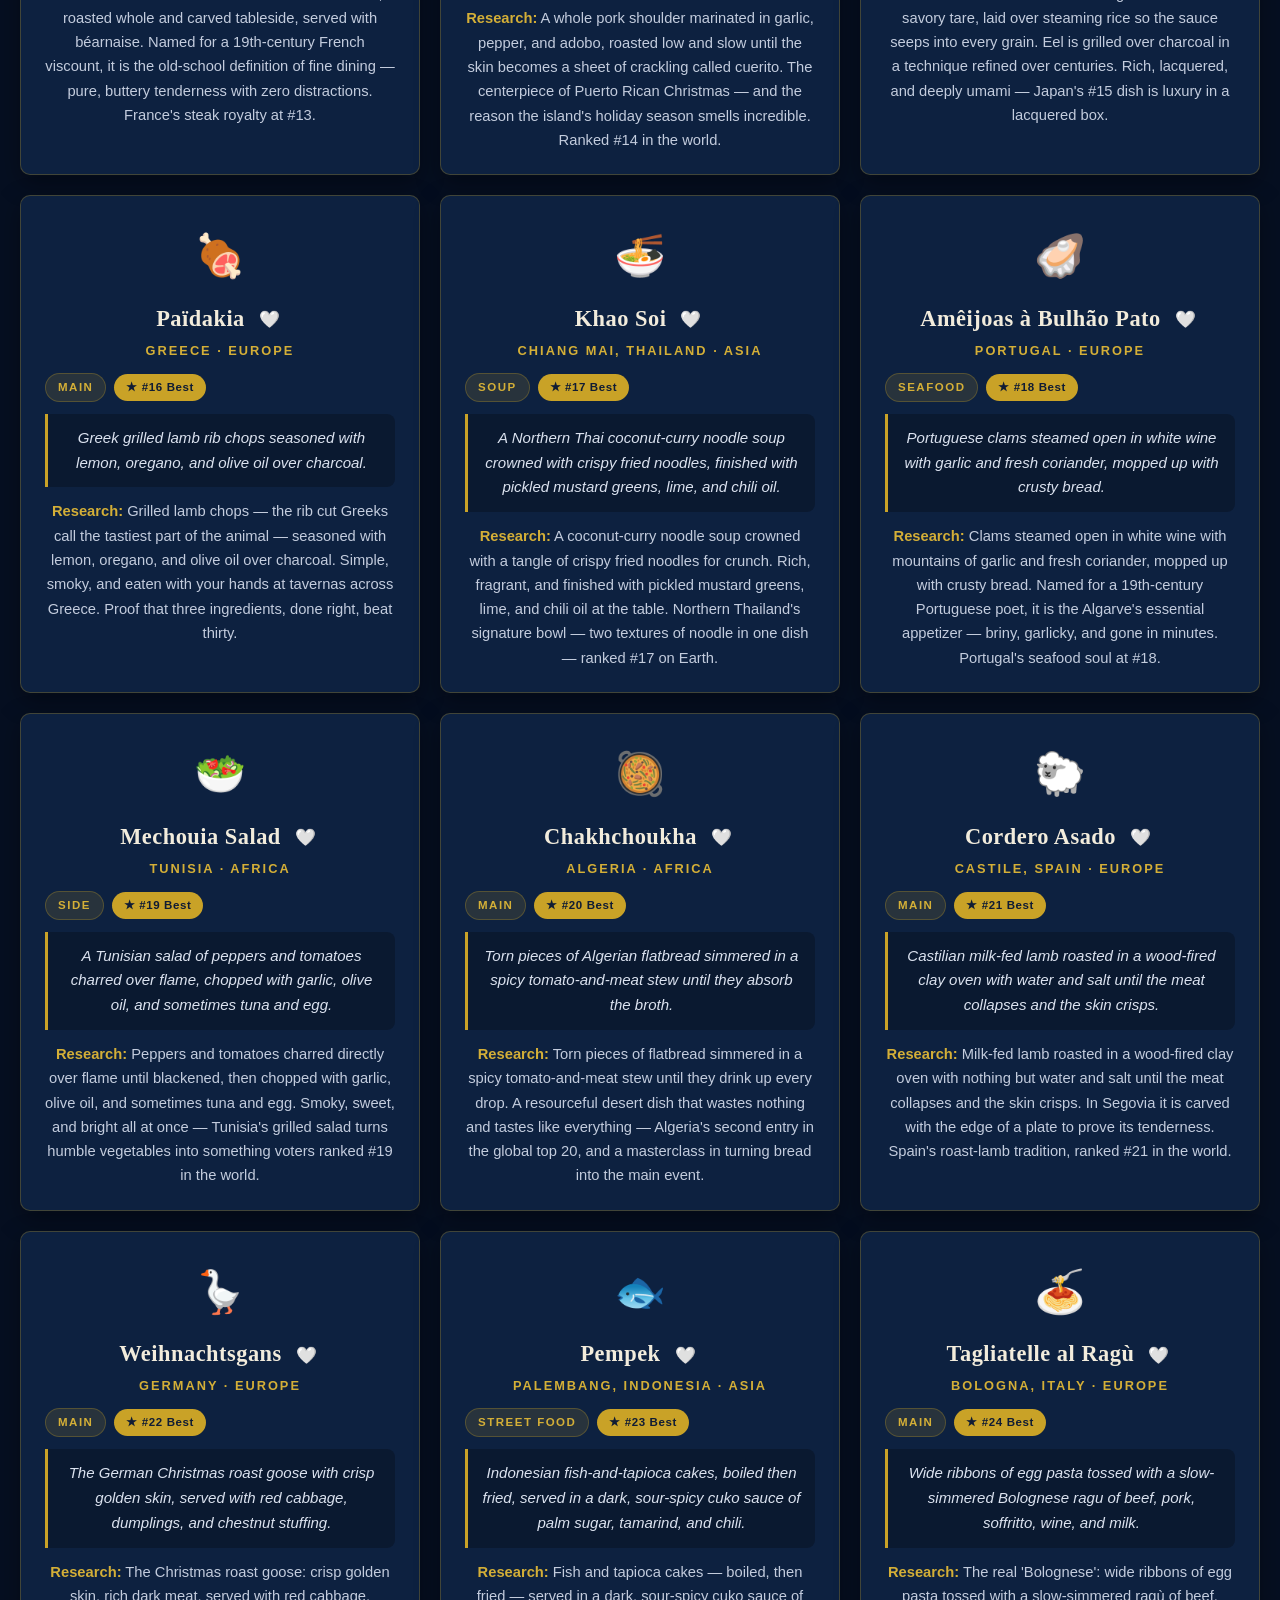
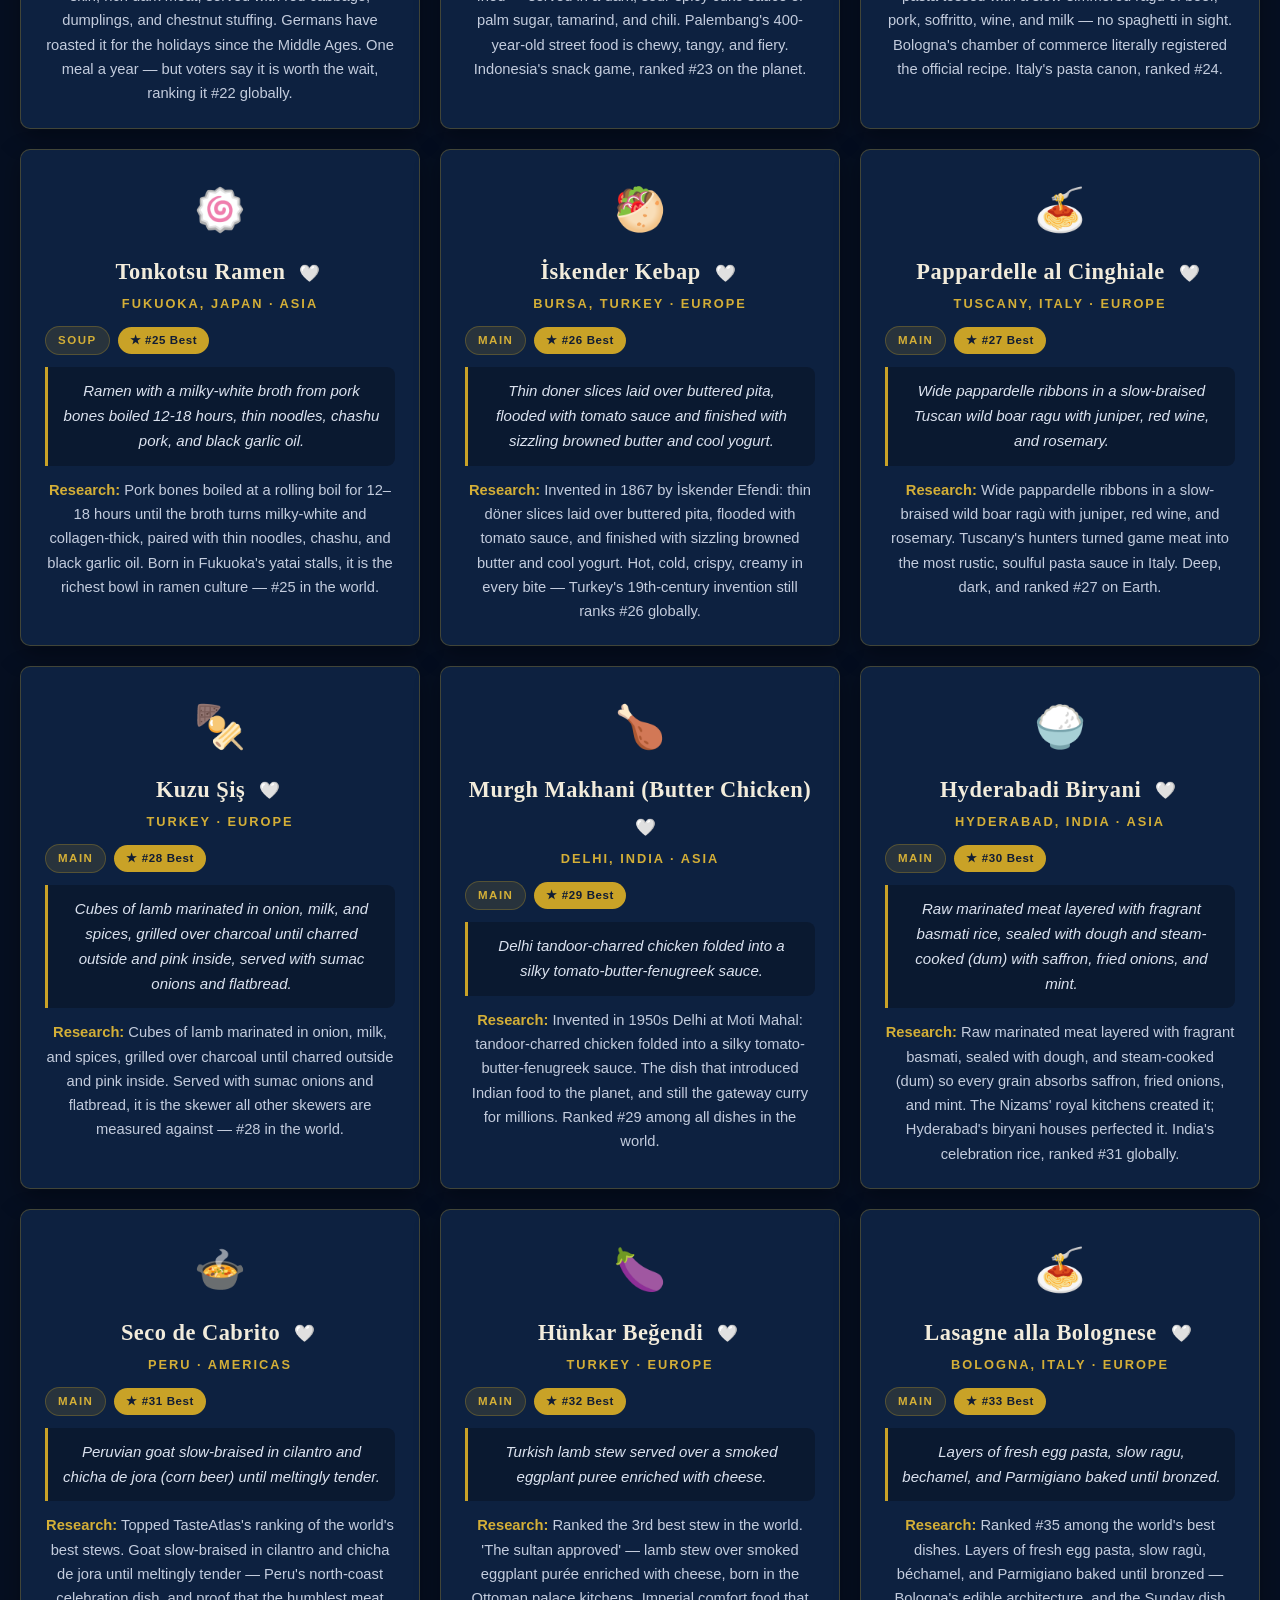
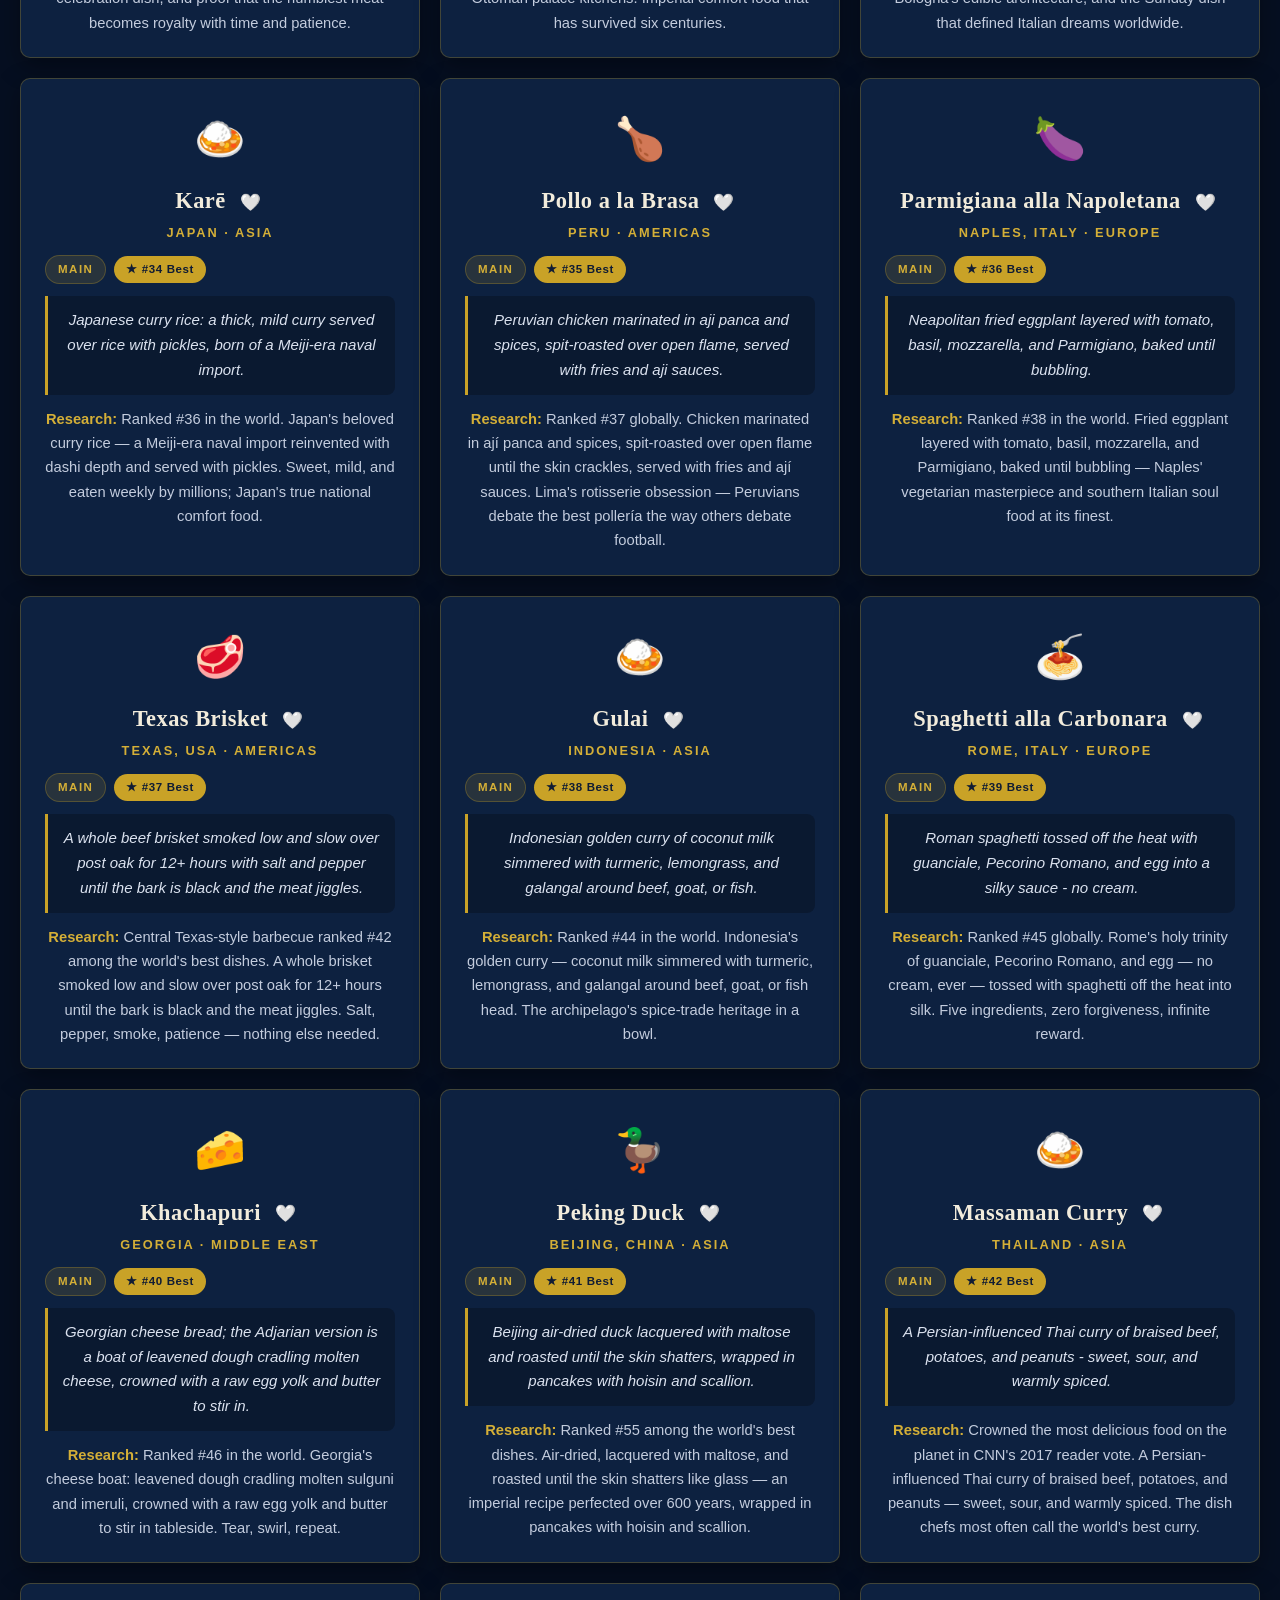
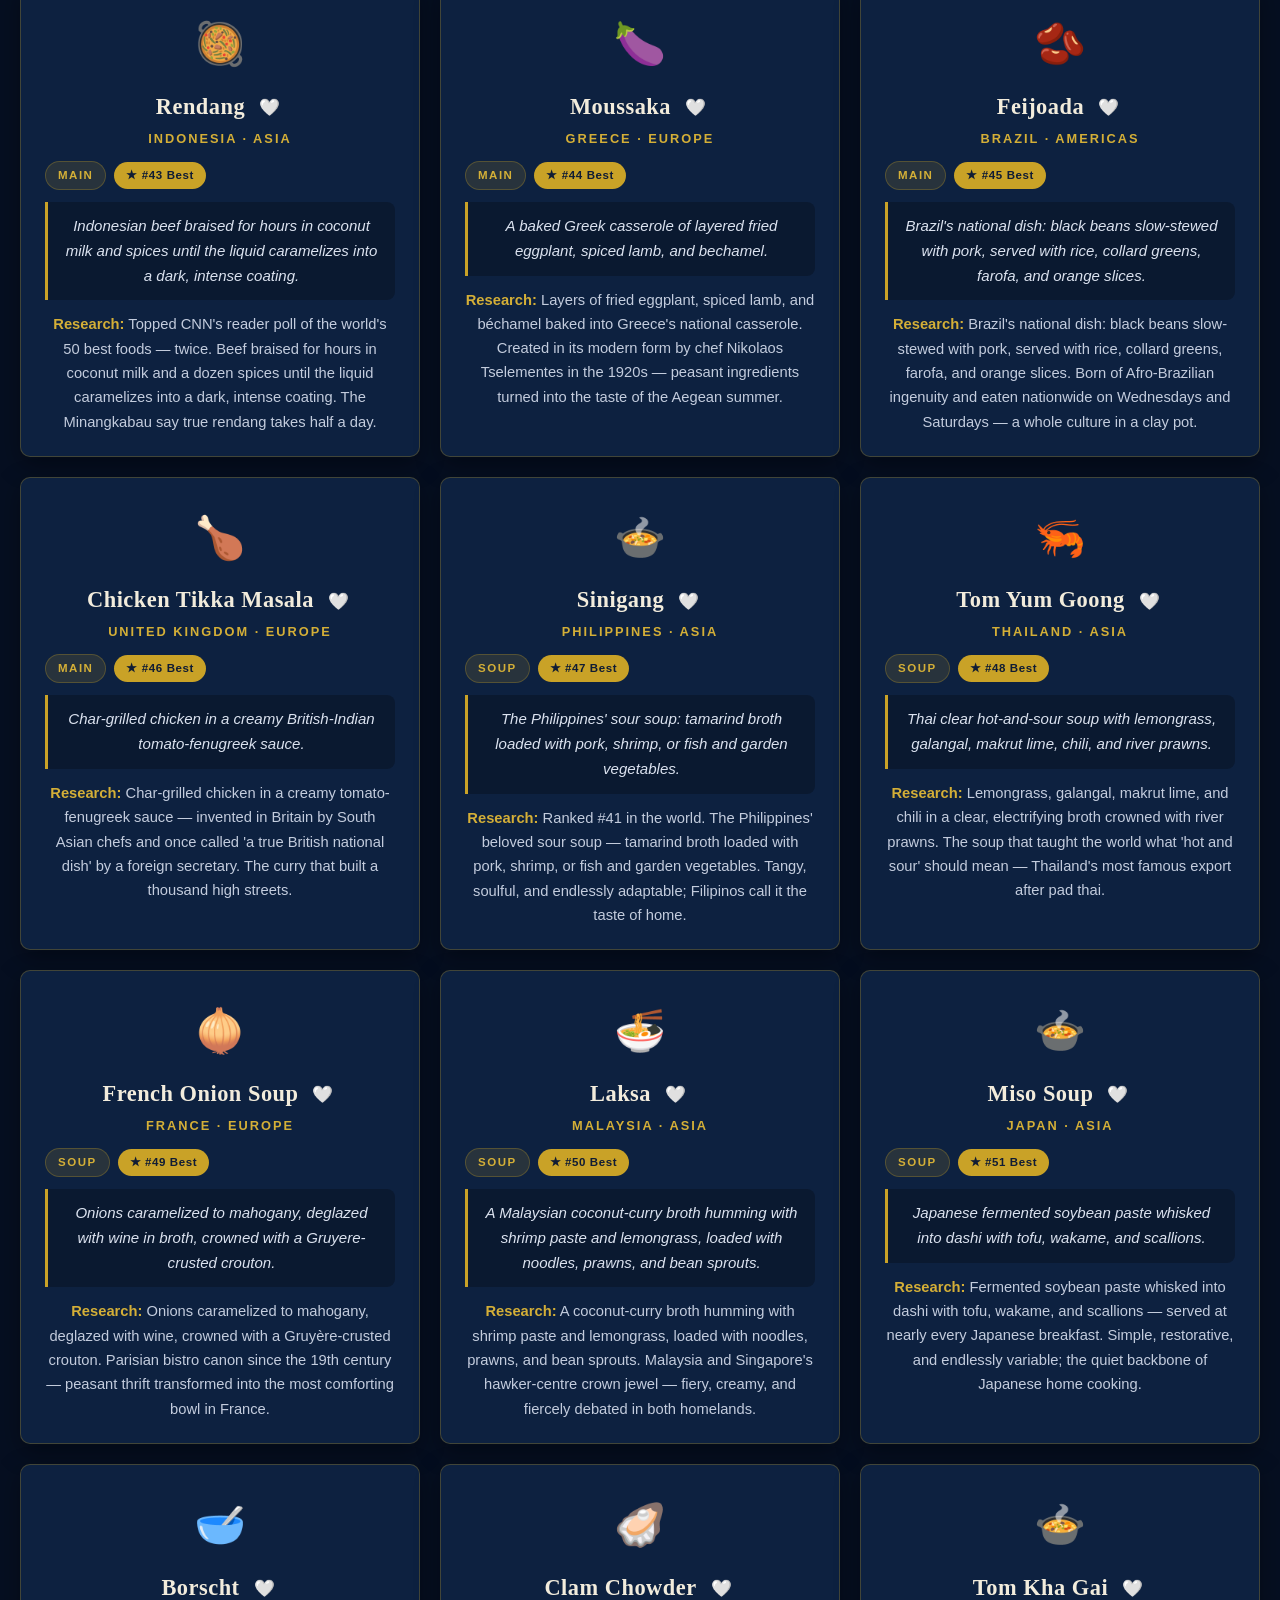
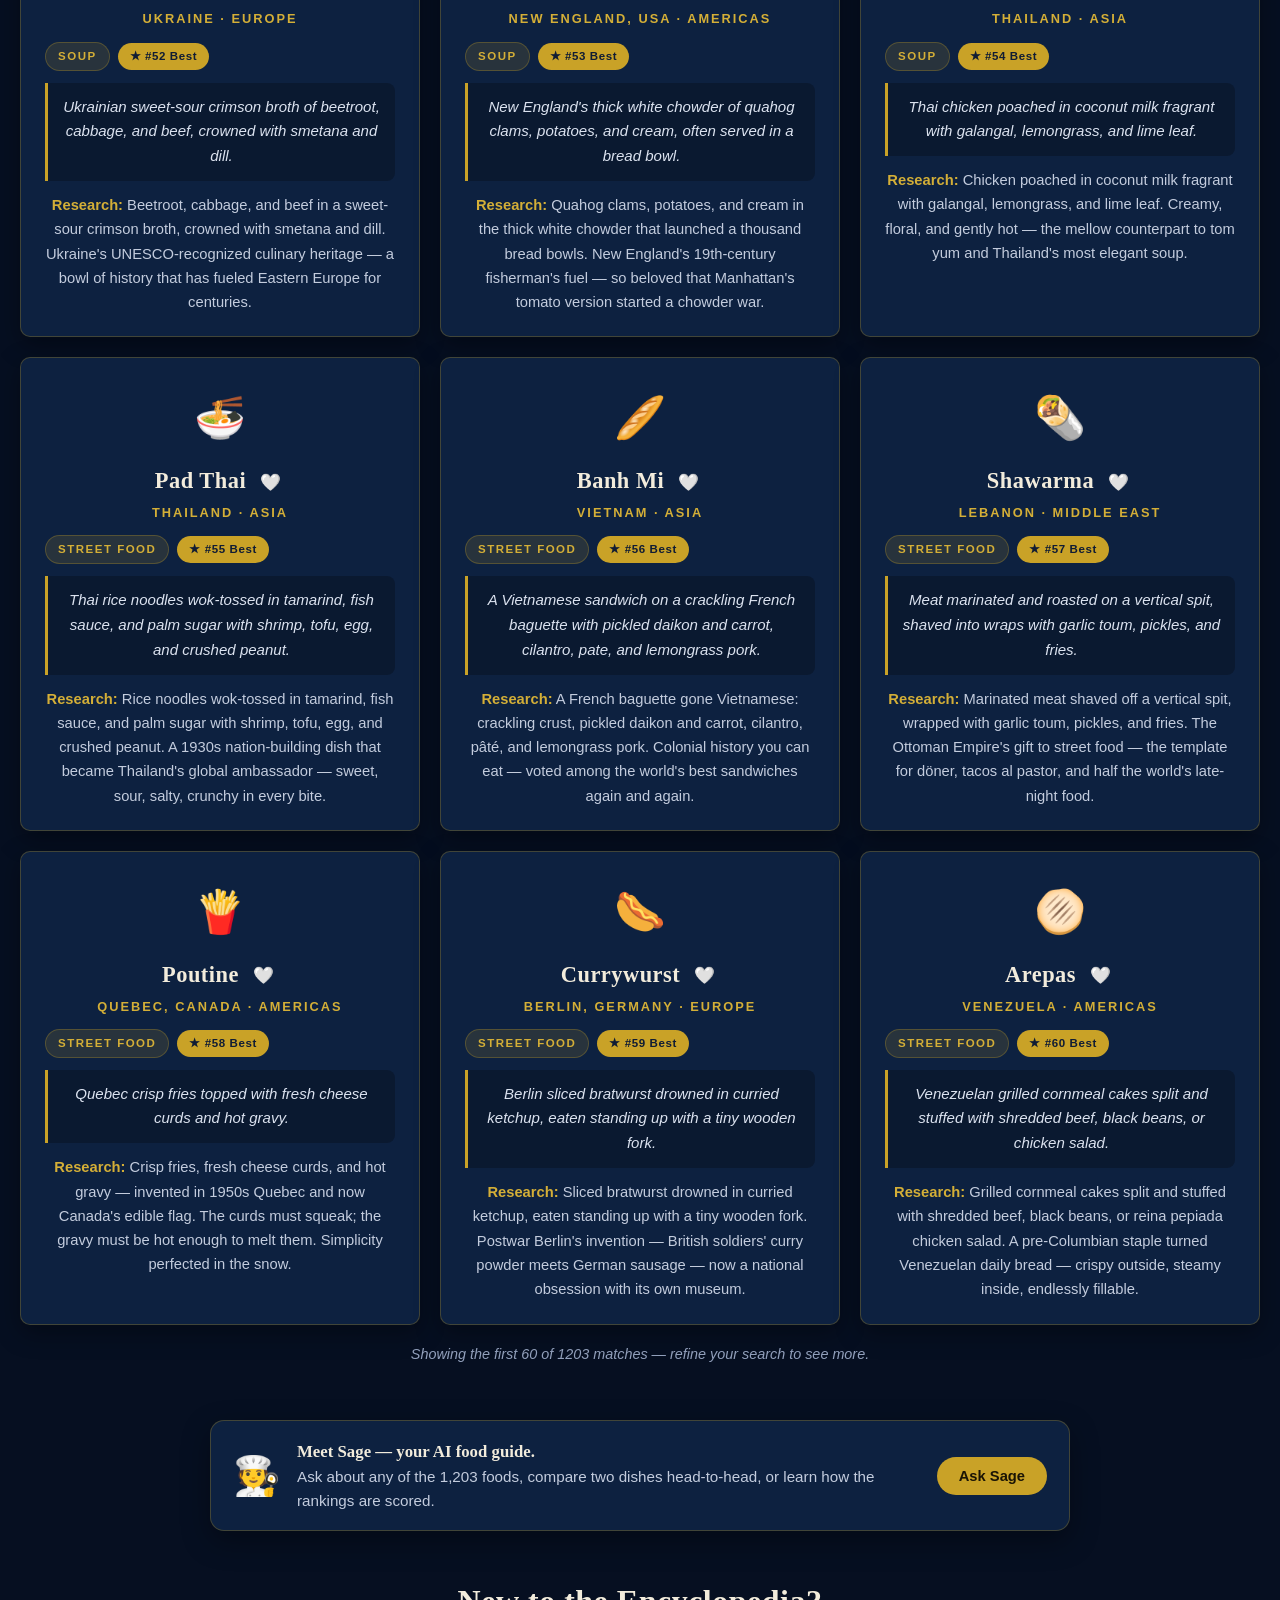
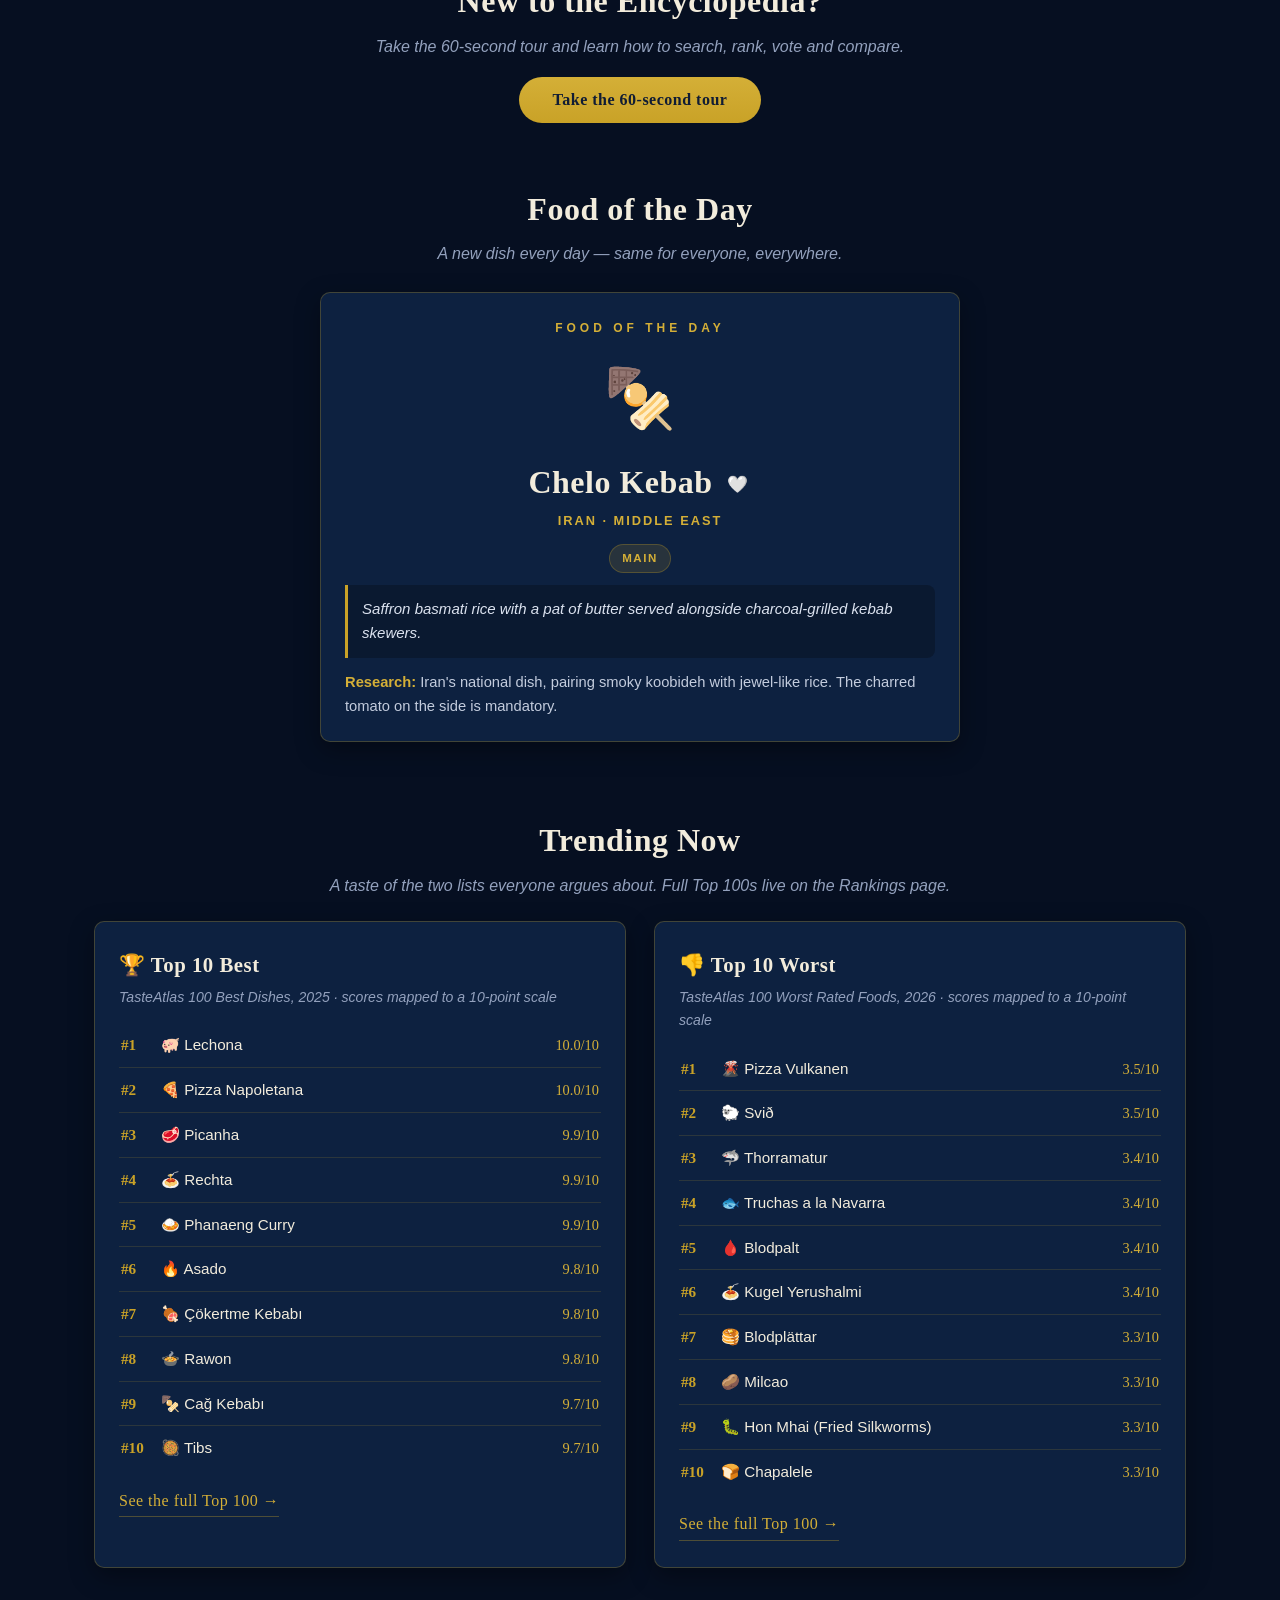
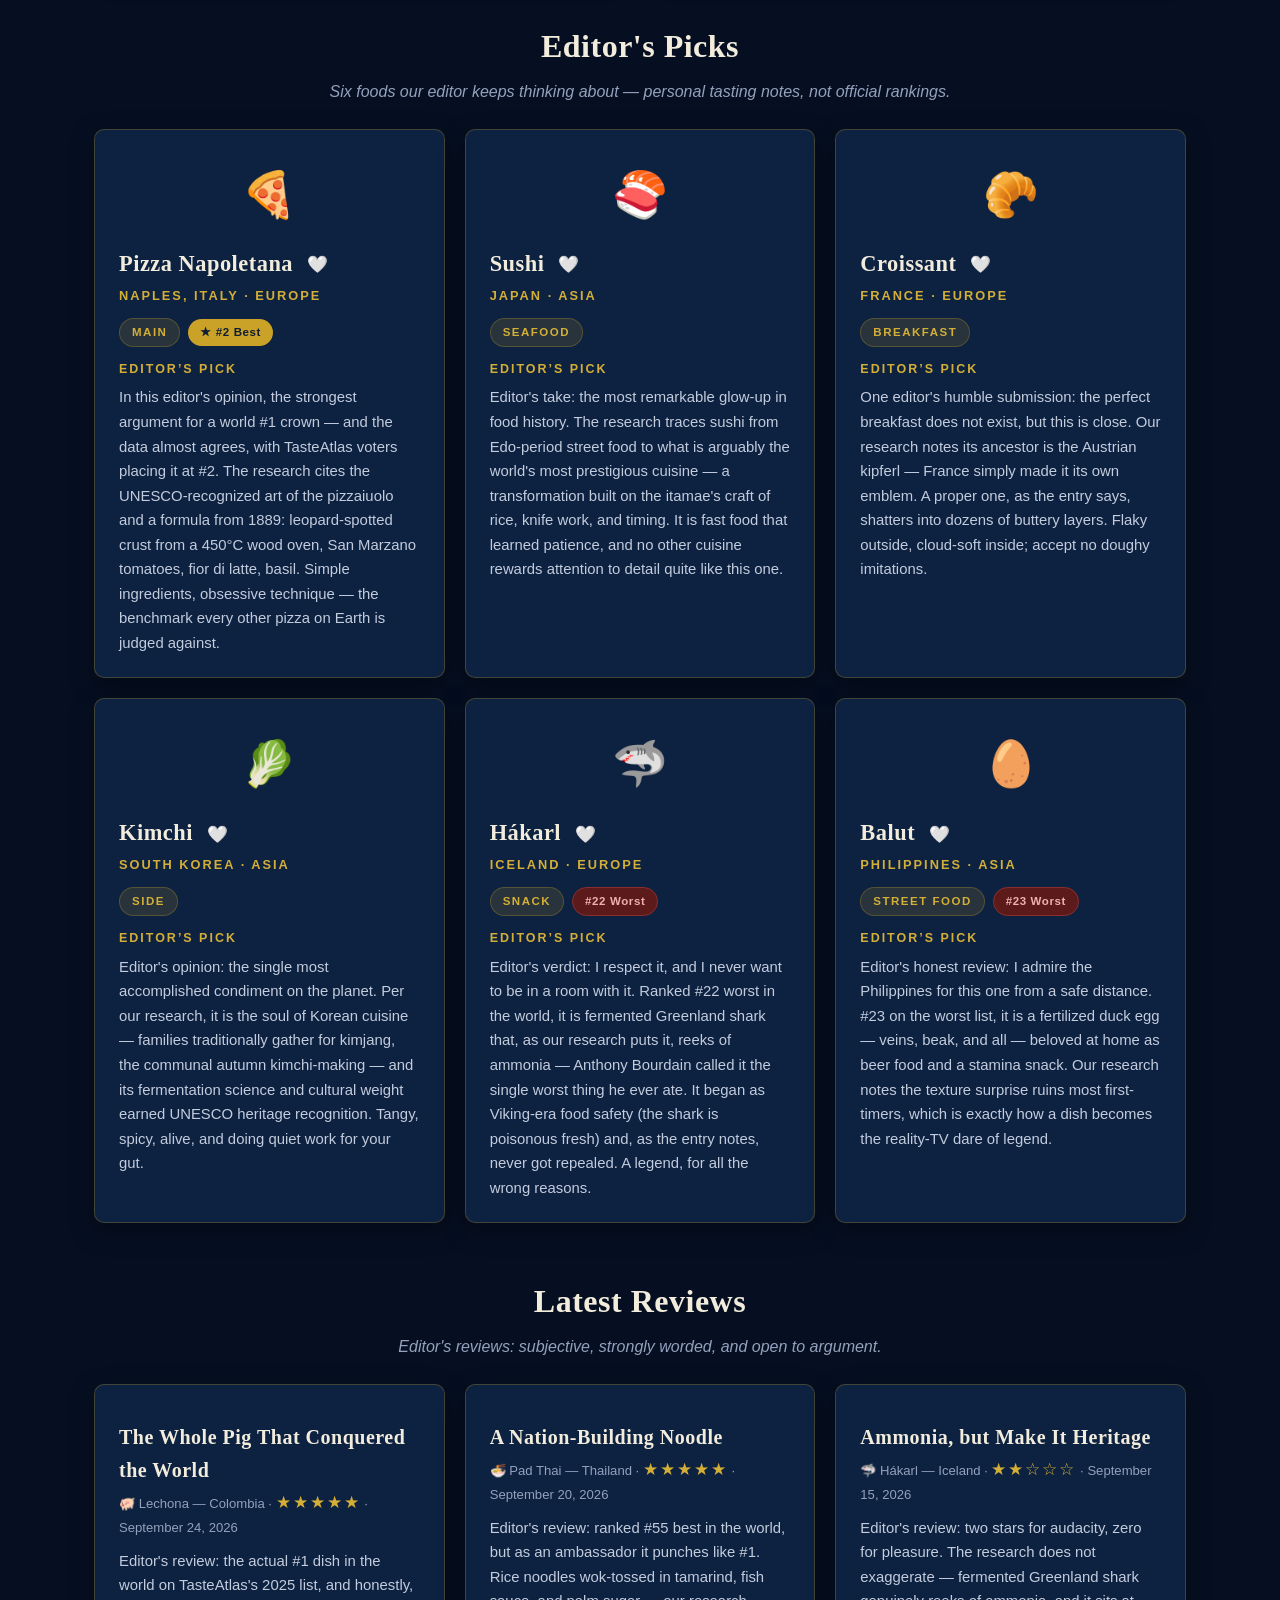
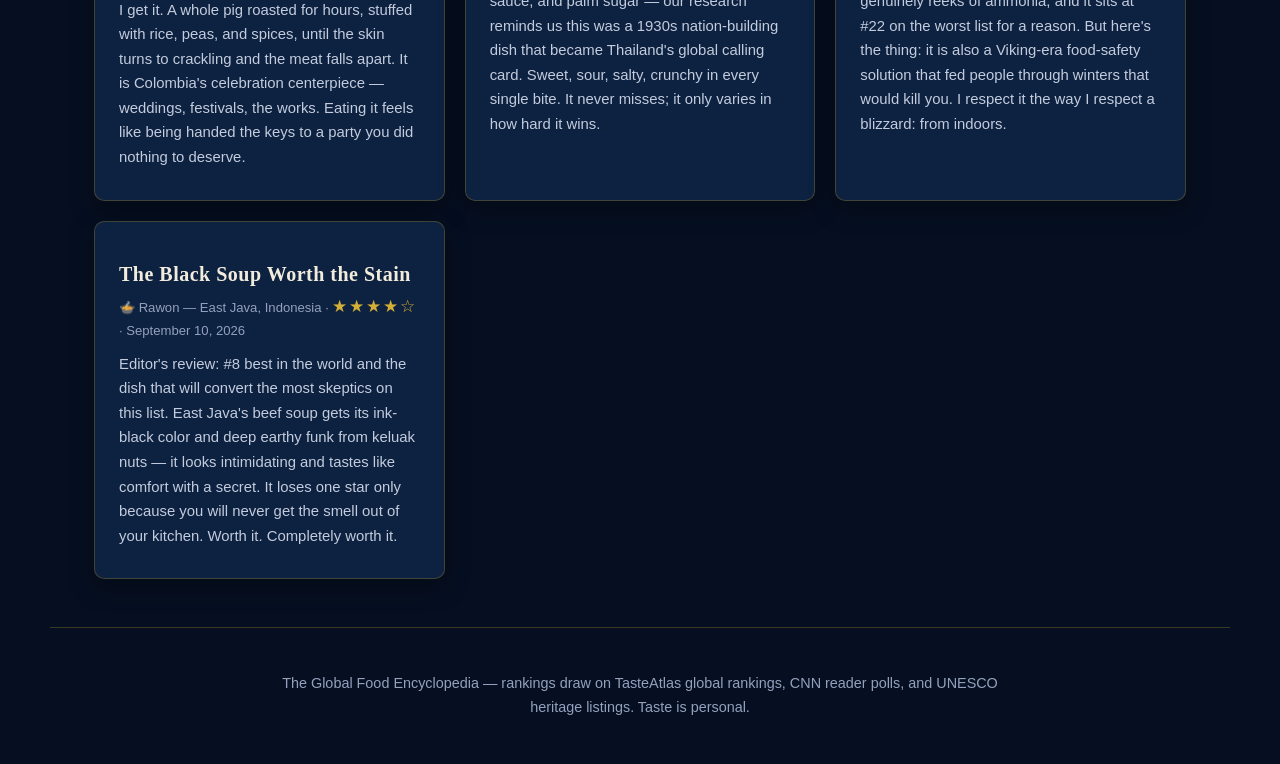
==== commit a84d3541: "Map CDN+tile fallbacks; Cusdis anonymous comments scaffold; Sage discoverability (nav link, hero car" ====
--- a/index.html
+++ b/index.html
@@ -43,7 +43,8 @@
   <a href="community.html">Community</a><span class="nav-divider" aria-hidden="true">◆</span>
   <a href="about.html">About</a><span class="nav-divider" aria-hidden="true">◆</span>
   <a href="contact.html">Contact</a><span class="nav-divider" aria-hidden="true">◆</span>
-  <a href="cookbook.html">Cookbook</a>
+  <a href="cookbook.html">Cookbook</a><span class="nav-divider" aria-hidden="true">◆</span>
+  <a href="#" id="sage-nav-link">🧑‍🍳 Ask Sage</a>
 </nav>
 
 <header class="hero">
@@ -67,6 +68,21 @@
   <p class="empty" id="searchEmpty" style="display:none">No foods match. Try another craving.</p>
   <p class="cap-note" id="searchCap" style="display:none"></p>
 </header>
+
+<aside class="sage-callout" aria-label="Meet Sage, your AI food guide">
+  <span class="sage-callout-emoji">🧑‍🍳</span>
+  <div><strong>Meet Sage — your AI food guide.</strong><br>Ask about any of the 1,203 foods, compare two dishes head-to-head, or learn how the rankings are scored.</div>
+  <button type="button" id="sageCalloutBtn">Ask Sage</button>
+</aside>
+
+<script>
+(function () {
+  var btn = document.getElementById('sageCalloutBtn');
+  if (btn) btn.addEventListener('click', function () {
+    if (typeof window.openSage === 'function') window.openSage();
+  });
+})();
+</script>
 
 <section class='home-section intro-cta' aria-label='New here'>
   <div class='section-head'>
--- a/styles.css
+++ b/styles.css
@@ -616,20 +616,37 @@
 #sage-panel{right:12px;left:12px;bottom:12px;top:12px;width:auto;height:auto;max-height:none}
 #sage-fab{right:16px;bottom:16px}
 }
+/* First-visit nudge: pulsing fab + speech bubble so visitors find Sage. */
+#sage-fab.sage-nudge{animation:sage-nudge-pulse 1.6s ease-in-out infinite;border-color:var(--accent)}
+@keyframes sage-nudge-pulse{0%,100%{box-shadow:0 10px 28px rgba(0,0,0,.45),0 0 0 0 rgba(212,175,55,.55)}50%{box-shadow:0 10px 28px rgba(0,0,0,.45),0 0 0 14px rgba(212,175,55,0)}}
+#sage-tip{position:fixed;right:92px;bottom:34px;z-index:401;max-width:250px;
+background:var(--surface);border:1px solid var(--accent);border-radius:12px;padding:10px 14px;
+color:var(--text);font-size:.85rem;line-height:1.45;cursor:pointer;
+box-shadow:0 12px 30px rgba(0,0,0,.5);animation:sage-tip-in .35s ease}
+#sage-tip strong{color:var(--accent)}
+@keyframes sage-tip-in{from{opacity:0;transform:translateY(8px)}to{opacity:1;transform:none}}
+@media (max-width:520px){#sage-tip{right:86px;bottom:28px;max-width:210px}}
+/* Homepage Sage callout card. */
+.sage-callout{max-width:860px;margin:26px auto 0;padding:18px 22px;display:flex;align-items:center;gap:16px;
+background:var(--surface);border:1px solid var(--card-edge);border-radius:14px;
+box-shadow:0 10px 28px rgba(0,0,0,.35);text-align:left}
+.sage-callout-emoji{font-size:2.4rem;flex:none}
+.sage-callout div{flex:1;color:var(--text-soft);font-size:.95rem;line-height:1.55}
+.sage-callout strong{color:var(--text);font-family:Georgia,serif;font-size:1.05rem}
+.sage-callout button{flex:none;background:var(--primary);color:#1a1405;border:0;border-radius:999px;
+padding:11px 22px;font-size:.92rem;font-weight:700;cursor:pointer;font-family:inherit}
+.sage-callout button:hover{background:var(--accent)}
+@media (max-width:560px){.sage-callout{flex-wrap:wrap}.sage-callout button{width:100%}}
 
 /* ================= Neon cursor ================= */
-#cursor-glow{position:fixed;top:0;left:0;width:38px;height:38px;margin:-19px 0 0 -19px;
-border-radius:50%;pointer-events:none;z-index:9990;opacity:0;transition:opacity .35s ease;
+#cursor-glow{position:fixed;top:0;left:0;width:40px;height:40px;margin:-20px 0 0 -20px;
+pointer-events:none;z-index:9990;opacity:0;transition:opacity .3s ease;will-change:transform}
+#cursor-glow.on{opacity:1}
+#cursor-glow-ring{width:100%;height:100%;border-radius:50%;
 border:2px solid var(--accent,#d4af37);
 box-shadow:0 0 10px var(--accent,#d4af37),
 0 0 26px color-mix(in srgb,var(--accent,#d4af37) 55%,transparent),
 inset 0 0 8px color-mix(in srgb,var(--accent,#d4af37) 60%,transparent)}
-#cursor-glow.on{opacity:.95}
-#cursor-glow.pulse{animation:cursor-pulse .32s ease}
-@keyframes cursor-pulse{0%{scale:1}40%{scale:1.65}100%{scale:1}}
-#cursor-dot{position:fixed;top:0;left:0;width:6px;height:6px;margin:-3px 0 0 -3px;
-border-radius:50%;pointer-events:none;z-index:9990;opacity:0;transition:opacity .35s ease;
-background:var(--accent,#d4af37);
-box-shadow:0 0 8px var(--accent,#d4af37),0 0 16px var(--accent,#d4af37)}
-#cursor-dot.on{opacity:1}
-@media (prefers-reduced-motion:reduce){#cursor-glow,#cursor-dot{display:none}}
+#cursor-glow-ring.pulse{animation:cursor-pulse .35s ease}
+@keyframes cursor-pulse{0%{transform:scale(1)}40%{transform:scale(1.6)}100%{transform:scale(1)}}
+@media (prefers-reduced-motion:reduce){#cursor-glow{display:none}}
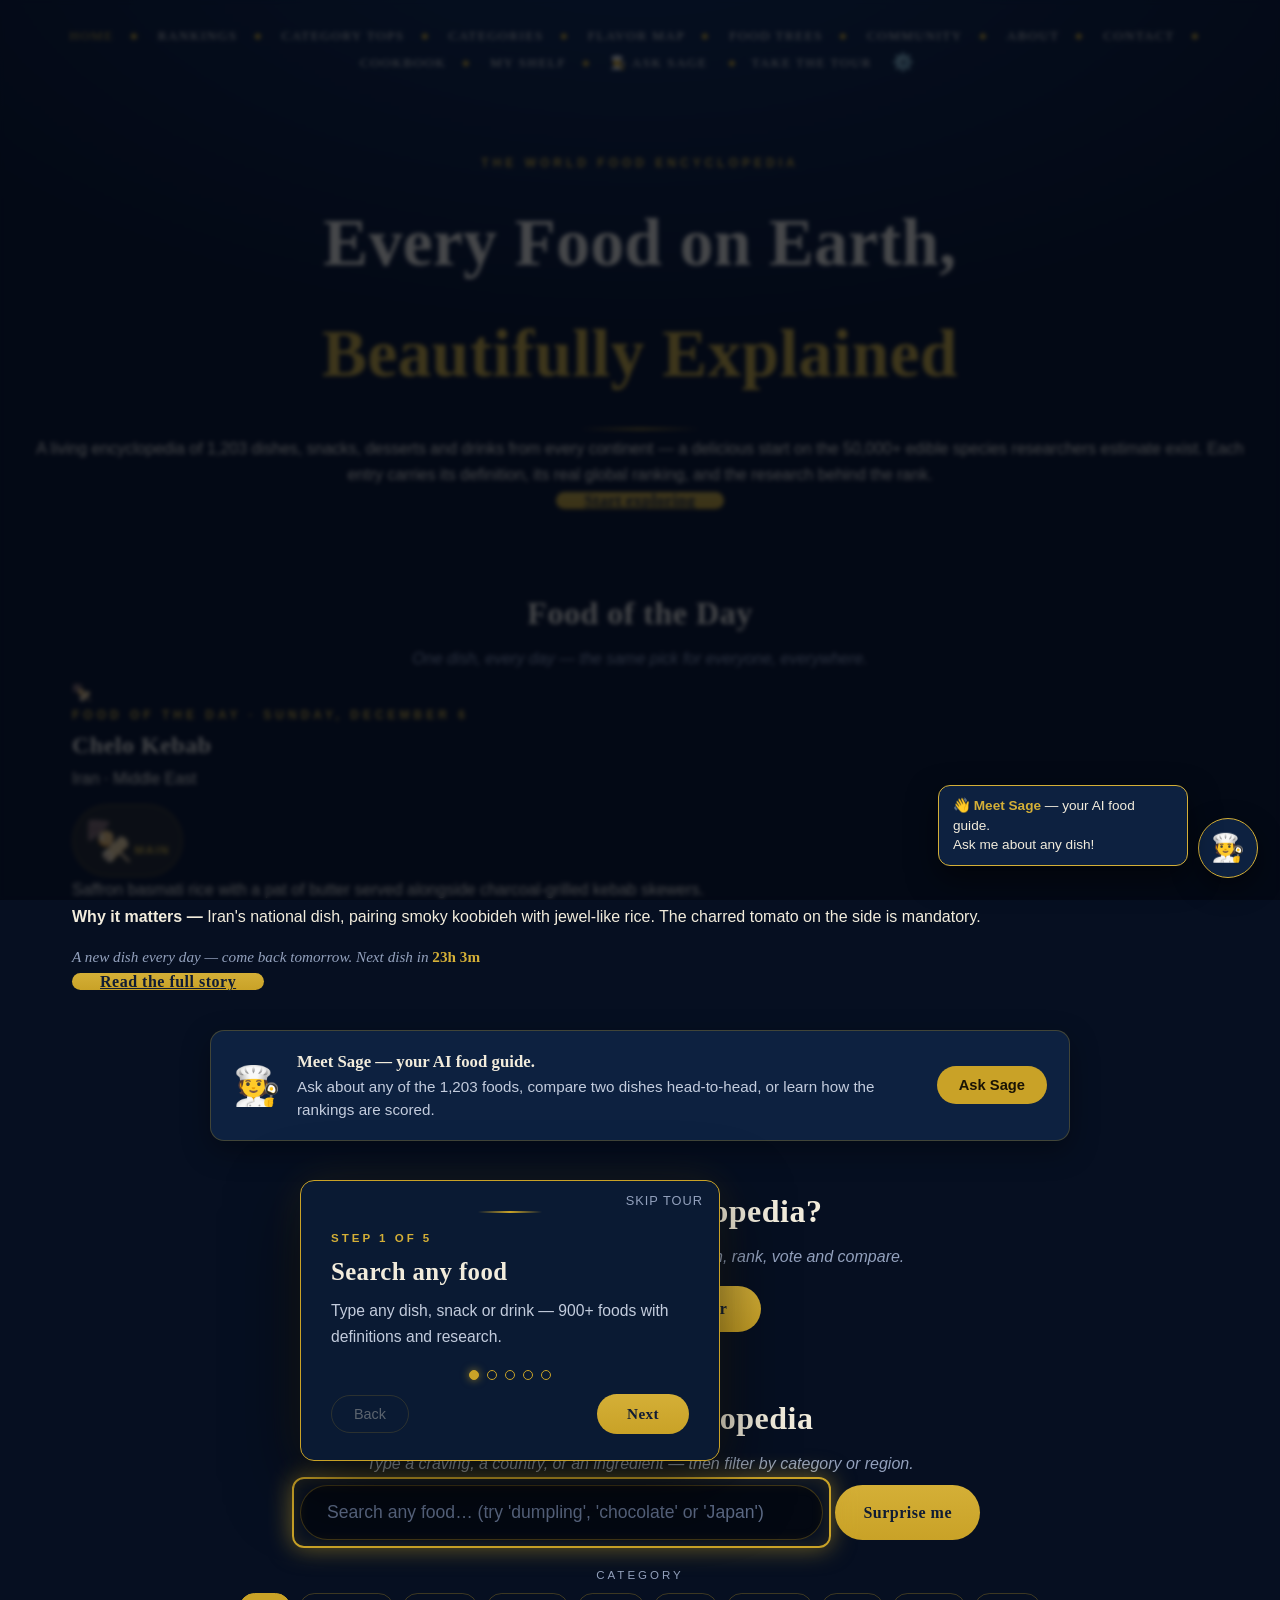
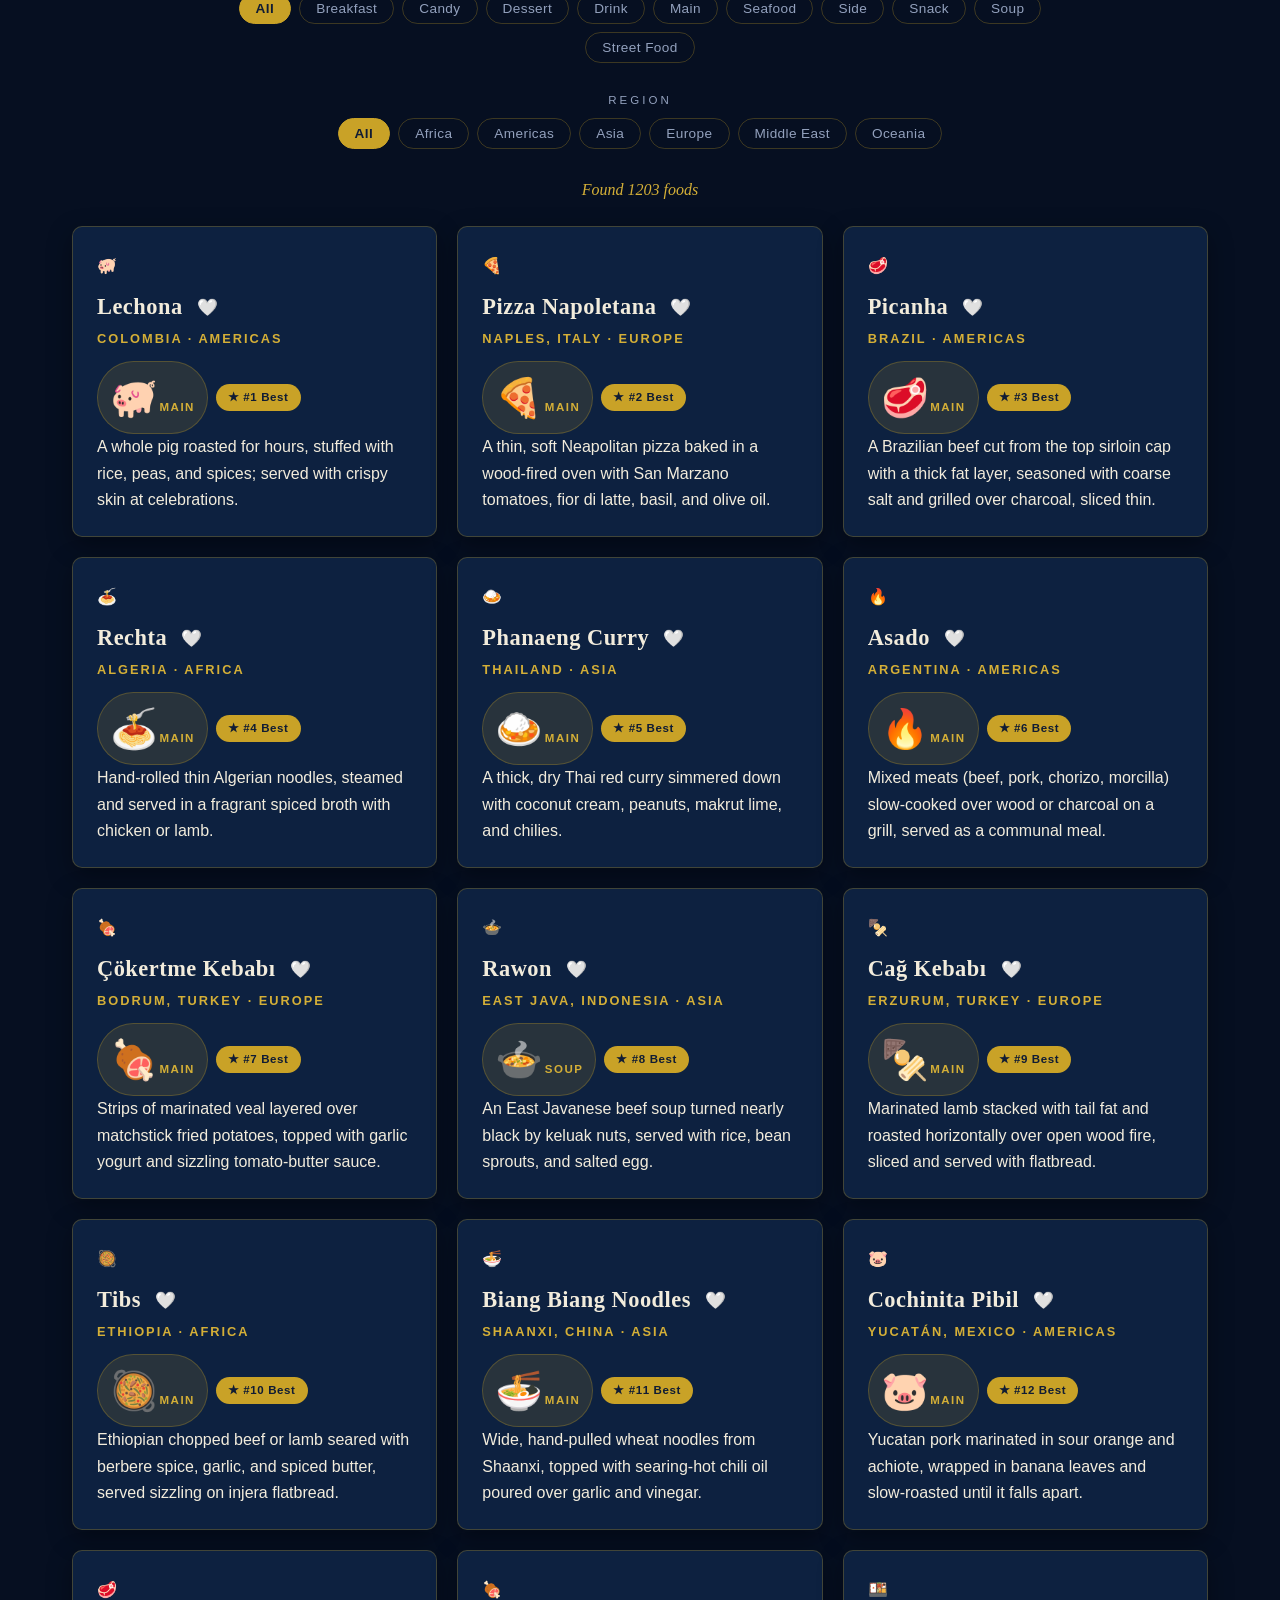
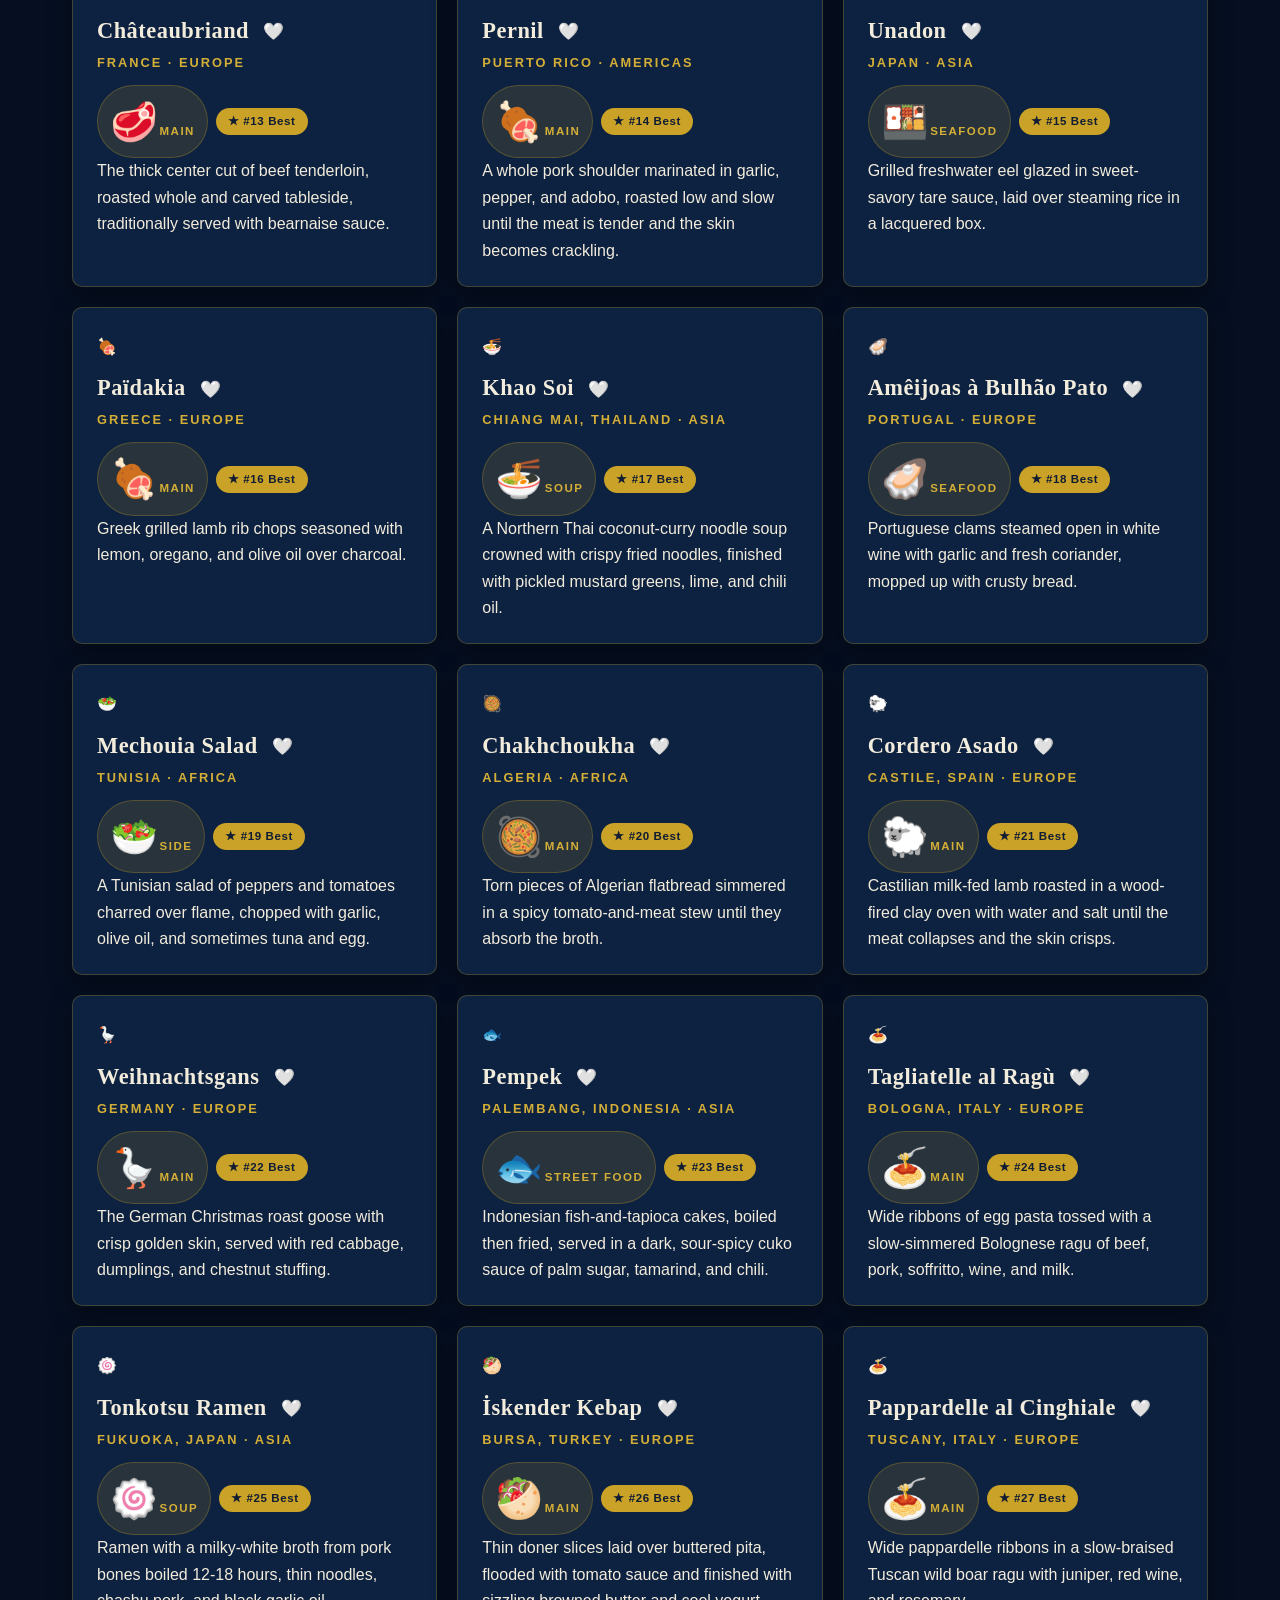
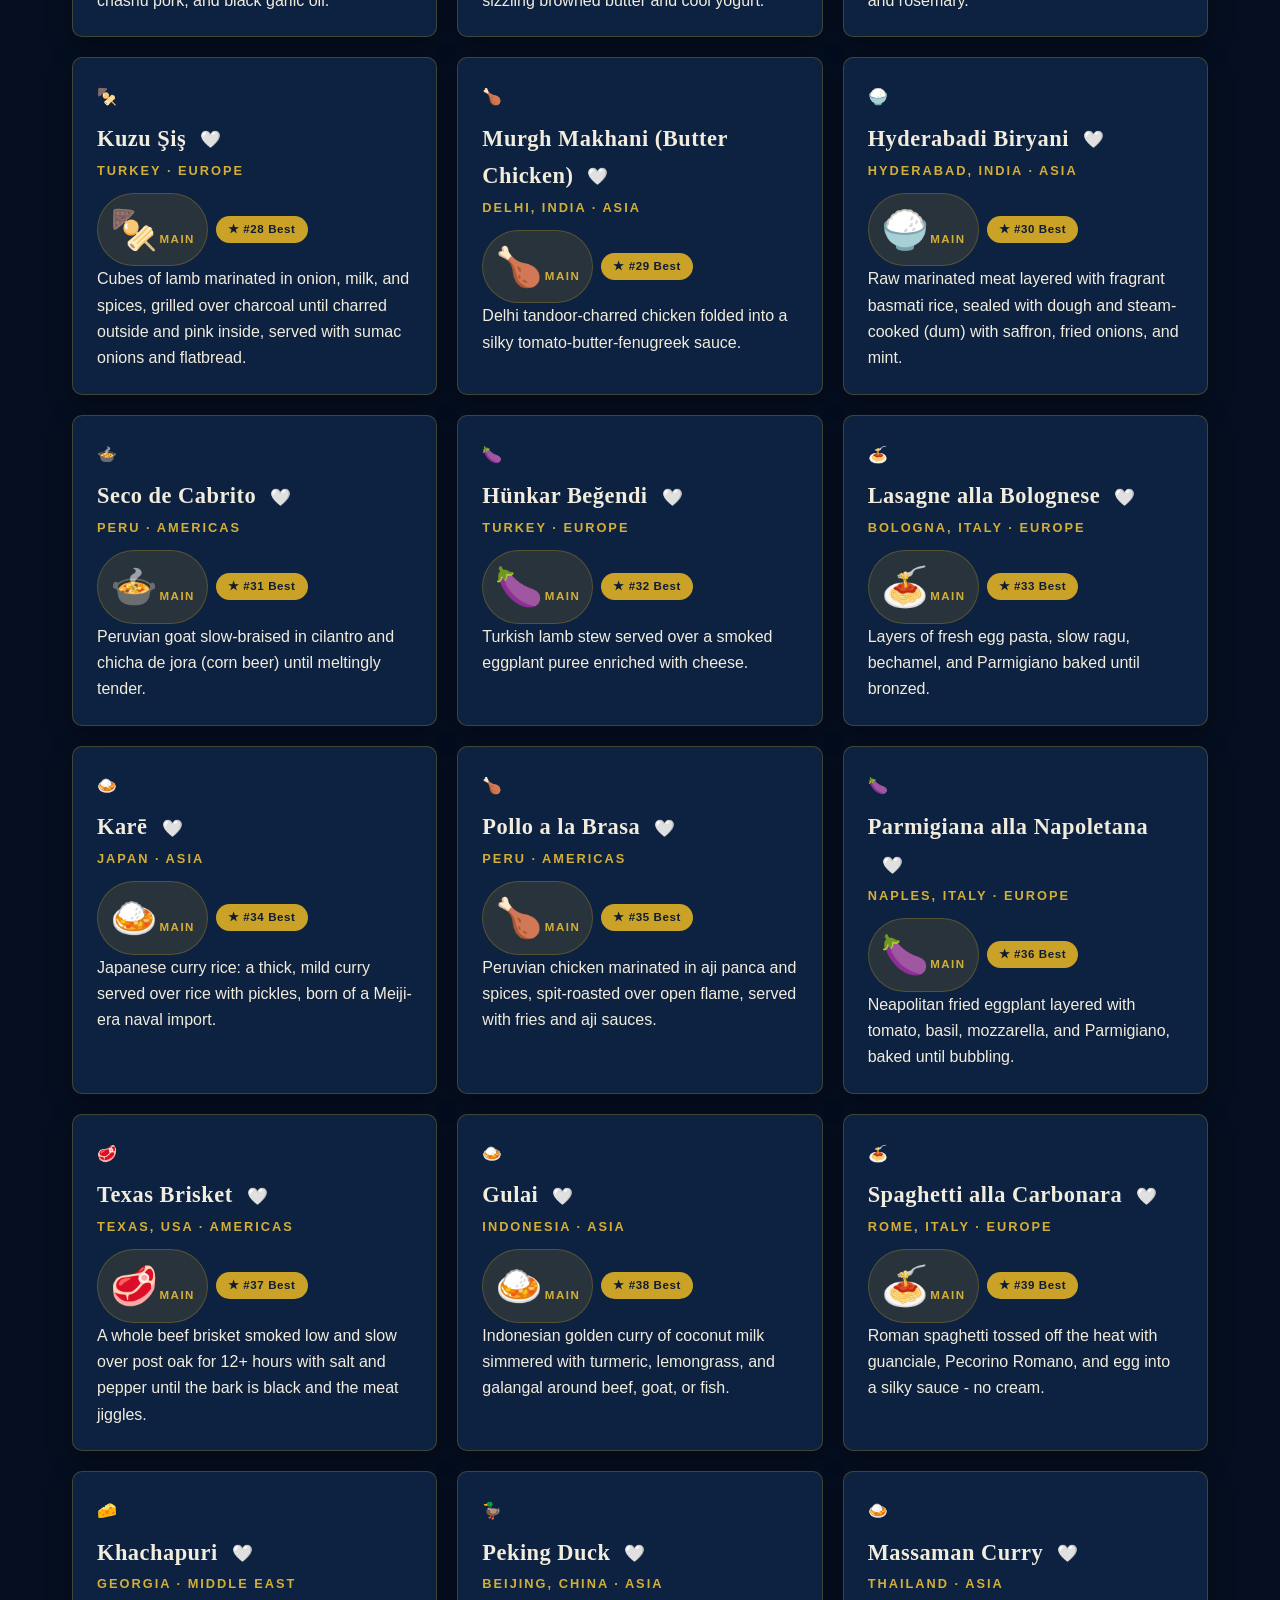
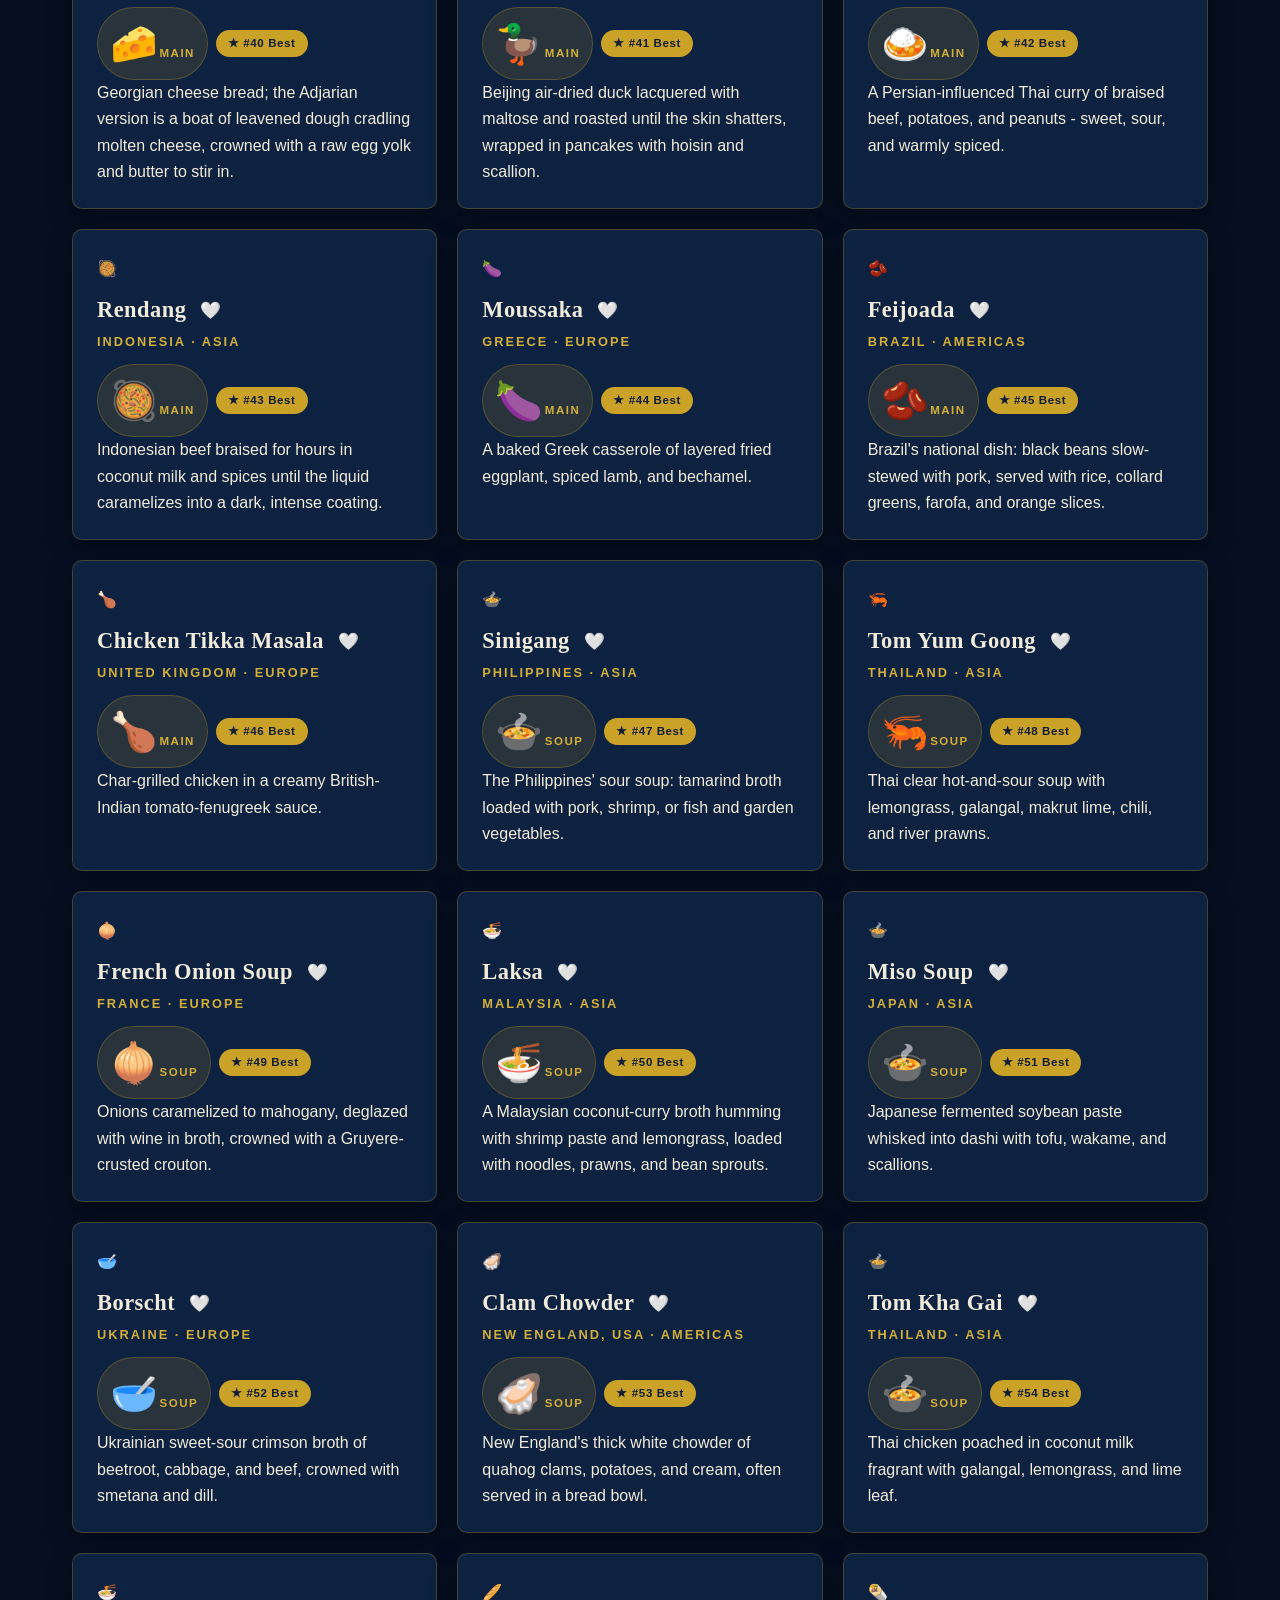
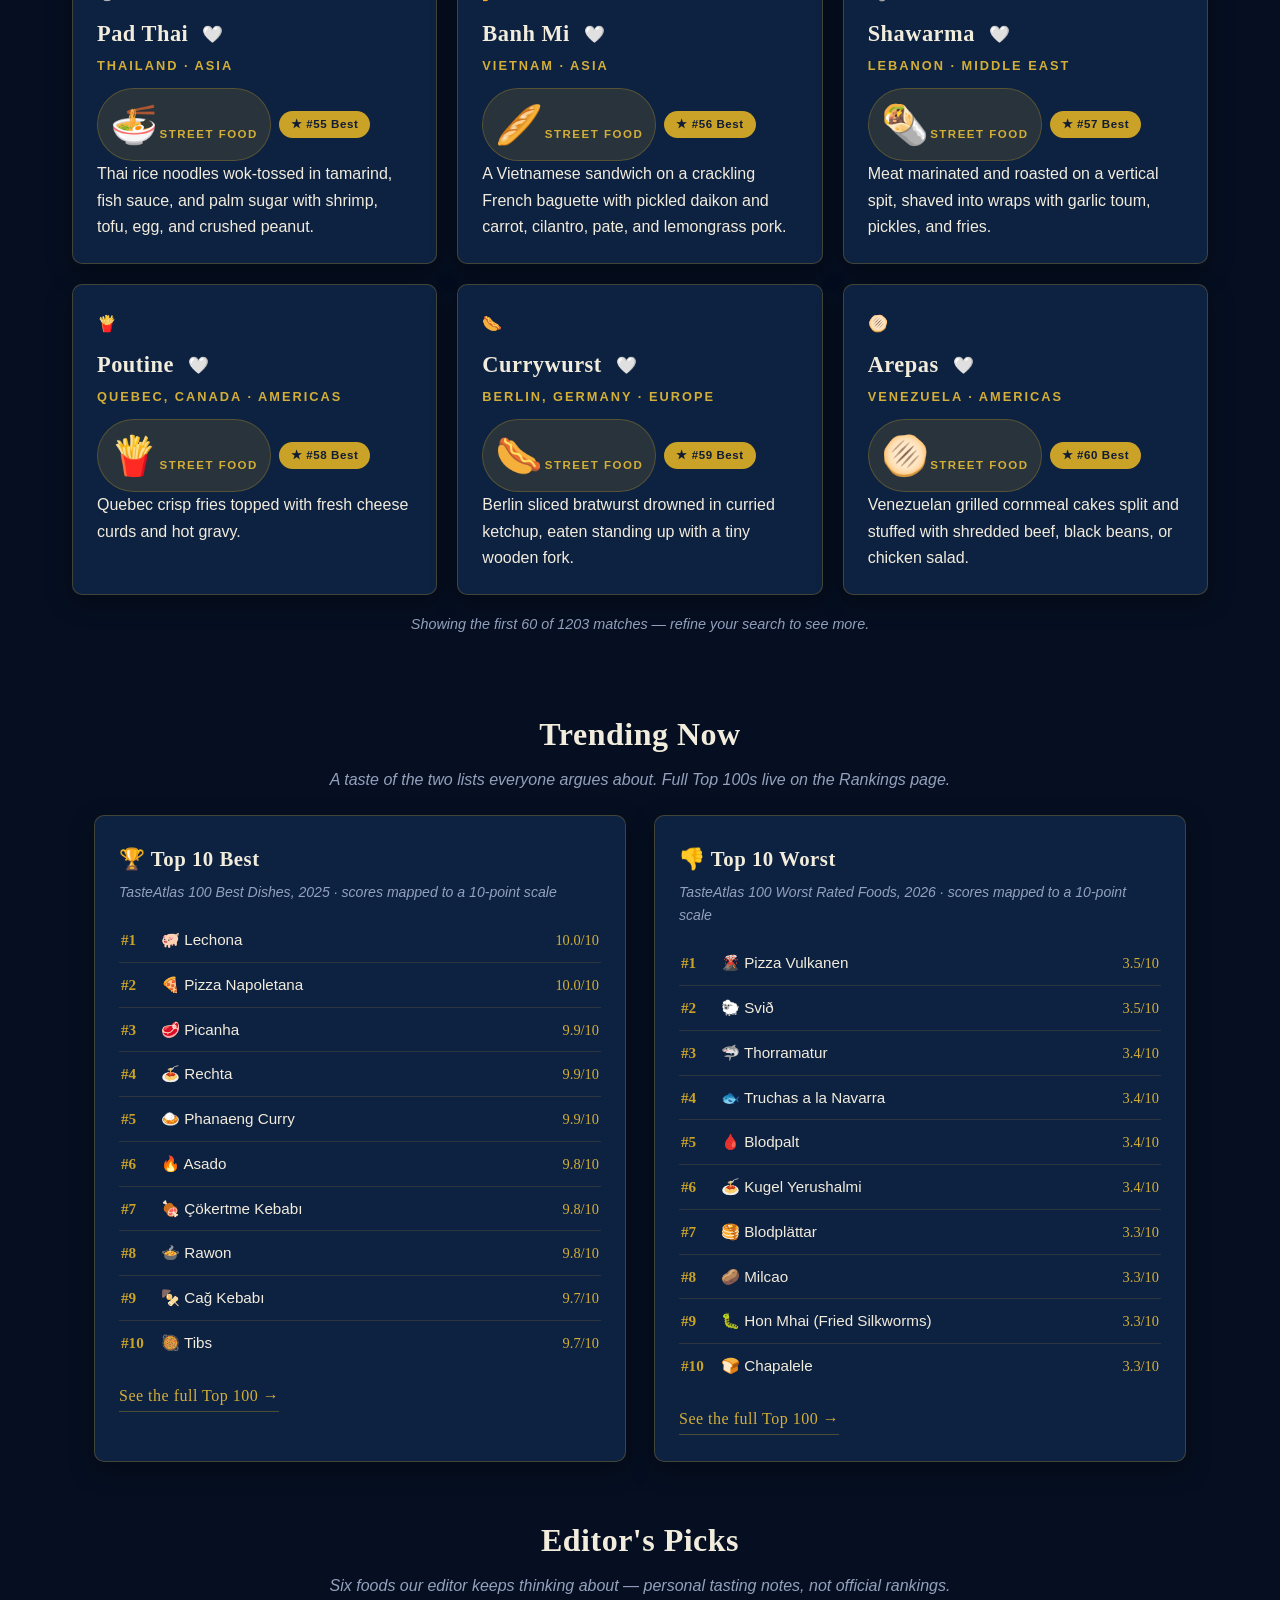
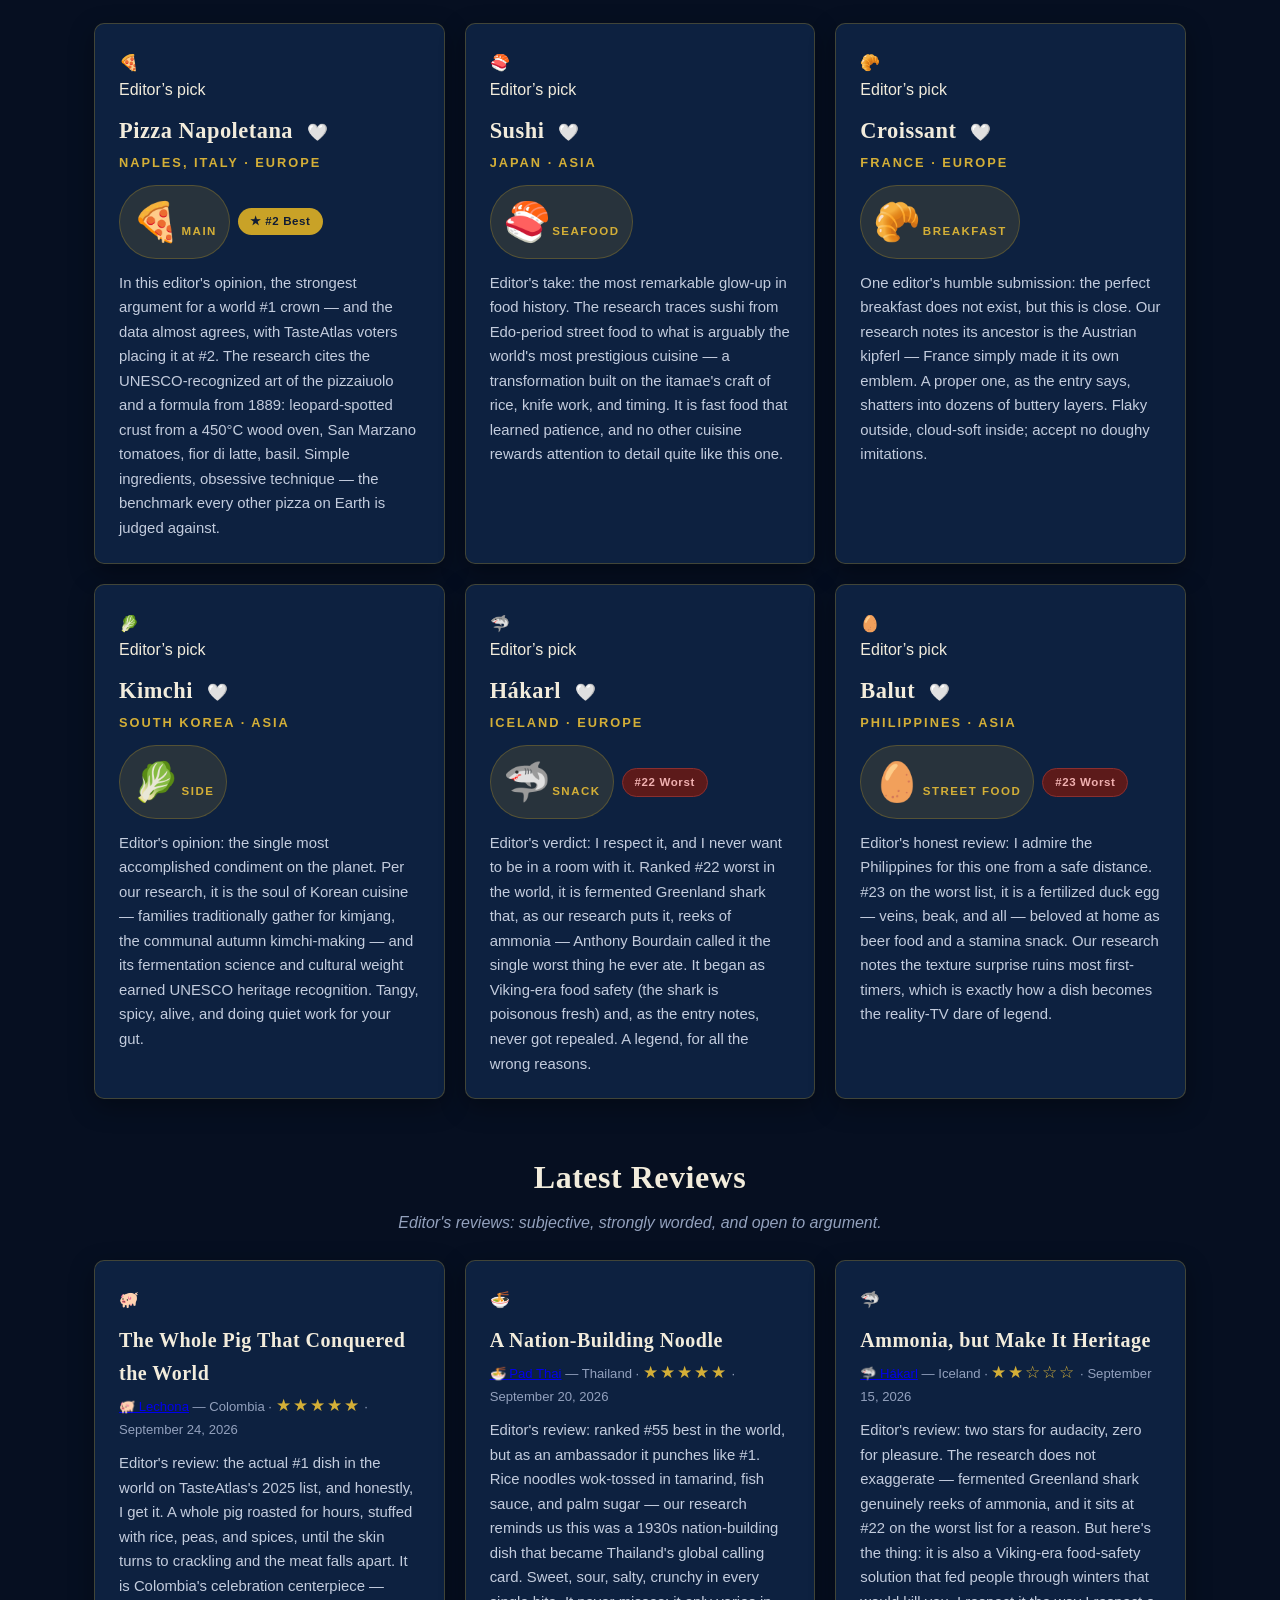
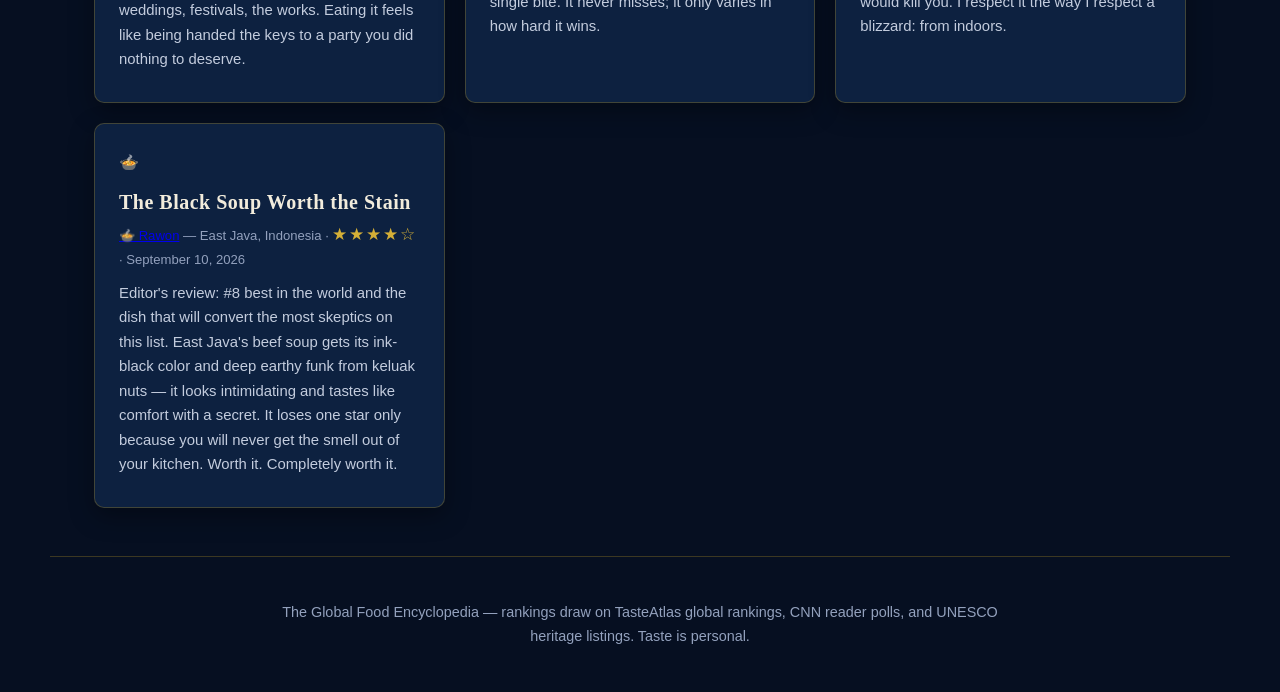
==== commit 81a399eb: "Mega-build: food detail pages, taste map, Surprise Me 2.0, My Shelf, country pages, Food DNA, catego" ====
--- a/index.html
+++ b/index.html
@@ -12,6 +12,45 @@
 <meta property="og:site_name" content="The Global Food Encyclopedia">
 <link rel="stylesheet" href="styles.css">
 <link rel="stylesheet" href="modal.css">
+<style>
+/* Homepage additions: Food of the Day countdown + search suggestions. */
+.fotd-comeback {
+  margin: 14px 0 0; font-family: Georgia, serif; font-style: italic;
+  color: var(--muted); font-size: .95rem;
+}
+.fotd-comeback #fotdCountdown { color: var(--accent); font-style: normal; font-weight: 700; }
+/* Search autocomplete wrapper + dropdown. */
+.search-input-wrap { position: relative; flex: 1; display: flex; }
+.search-input-wrap #searchInput { width: 100%; }
+.suggest-box {
+  position: absolute; top: calc(100% + 8px); left: 0; right: 0; z-index: 60;
+  background: var(--surface); border: 1px solid var(--card-edge);
+  border-radius: 12px; box-shadow: 0 18px 40px rgba(0,0,0,.5);
+  overflow: hidden; text-align: left; max-height: 340px; overflow-y: auto;
+}
+.suggest-box[hidden] { display: none; }
+.sug-head {
+  padding: 10px 16px 4px; font-size: .7rem; letter-spacing: 2.5px;
+  text-transform: uppercase; color: var(--muted);
+}
+.sug-item {
+  display: flex; align-items: center; gap: 10px; padding: 10px 16px;
+  cursor: pointer; border-top: 1px solid rgba(255,255,255,.06);
+}
+.sug-item:first-child { border-top: none; }
+.sug-item:hover, .sug-item.sug-active { background: rgba(201,162,39,.12); }
+.sug-emoji { font-size: 1.25rem; flex: 0 0 auto; }
+.sug-main { flex: 1; min-width: 0; display: flex; flex-direction: column; }
+.sug-name { font-weight: 700; color: var(--text); white-space: nowrap; overflow: hidden; text-overflow: ellipsis; }
+.sug-sub { font-size: .78rem; color: var(--muted); white-space: nowrap; overflow: hidden; text-overflow: ellipsis; }
+.sug-tags { display: flex; gap: 4px; flex: 0 0 auto; }
+.sug-tag {
+  font-size: .64rem; line-height: 1.6; padding: 0 8px; white-space: nowrap;
+  border: 1px solid var(--card-edge); border-radius: 999px;
+  color: var(--accent); background: rgba(201,162,39,.08); text-transform: capitalize;
+}
+.sug-clock { color: var(--accent); font-size: 1rem; flex: 0 0 auto; }
+</style>
 <script type="application/ld+json">
 {
   "@context": "https://schema.org",
@@ -38,36 +77,33 @@
 <nav class="site-nav" aria-label="Site navigation">
   <a href="index.html" class="current">Home</a><span class="nav-divider" aria-hidden="true">◆</span>
   <a href="rankings.html">Rankings</a><span class="nav-divider" aria-hidden="true">◆</span>
+  <a href="tops.html">Category Tops</a><span class="nav-divider" aria-hidden="true">◆</span>
   <a href="categories.html">Categories</a><span class="nav-divider" aria-hidden="true">◆</span>
   <a href="map.html">Flavor Map</a><span class="nav-divider" aria-hidden="true">◆</span>
+  <a href="tree.html">Food Trees</a><span class="nav-divider" aria-hidden="true">◆</span>
   <a href="community.html">Community</a><span class="nav-divider" aria-hidden="true">◆</span>
   <a href="about.html">About</a><span class="nav-divider" aria-hidden="true">◆</span>
   <a href="contact.html">Contact</a><span class="nav-divider" aria-hidden="true">◆</span>
   <a href="cookbook.html">Cookbook</a><span class="nav-divider" aria-hidden="true">◆</span>
+  <a href="shelf.html">My Shelf</a><span class="nav-divider" aria-hidden="true">◆</span>
   <a href="#" id="sage-nav-link">🧑‍🍳 Ask Sage</a>
 </nav>
 
-<header class="hero">
+<header class="hero hero-editorial">
   <p class="kicker">The World Food Encyclopedia</p>
-  <h1>Every Food on Earth, <span class="gold">Explained</span></h1>
-  <p class="sub">Search hundreds of dishes, snacks, desserts and drinks from every continent — with definitions, real global rankings, and the research behind them.</p>
-  <div class="search-hero">
-    <input id="searchInput" type="text" placeholder="Search any food… (try 'dumpling', 'chocolate' or 'Japan')" autocomplete="off">
-    <button id="surpriseBtn" class="gold-btn">🎲 Surprise me</button>
-  </div>
-  <div class="chip-group">
-    <span class="chip-label">Category</span>
-    <div class="chips" id="searchCatChips"></div>
-  </div>
-  <div class="chip-group">
-    <span class="chip-label">Region</span>
-    <div class="chips" id="searchRegionChips"></div>
-  </div>
-  <p class="result-count" id="searchCount"></p>
-  <div class="grid" id="searchGrid"></div>
-  <p class="empty" id="searchEmpty" style="display:none">No foods match. Try another craving.</p>
-  <p class="cap-note" id="searchCap" style="display:none"></p>
+  <h1>Every Food on Earth,<br><span class="gold">Beautifully Explained</span></h1>
+  <div class="hero-rule" aria-hidden="true"><span></span></div>
+  <p class="standfirst">A living encyclopedia of 1,203 dishes, snacks, desserts and drinks from every continent — a delicious start on the 50,000+ edible species researchers estimate exist. Each entry carries its definition, its real global ranking, and the research behind the rank.</p>
+  <p class="hero-cta"><a class="gold-btn hero-btn" href="#search-section">Start exploring</a></p>
 </header>
+
+<section class="home-section featured-section" aria-label="Food of the day">
+  <div class="section-head">
+    <h2>Food of the Day</h2>
+    <p>One dish, every day — the same pick for everyone, everywhere.</p>
+  </div>
+  <div id="featured-slot"></div>
+</section>
 
 <aside class="sage-callout" aria-label="Meet Sage, your AI food guide">
   <span class="sage-callout-emoji">🧑‍🍳</span>
@@ -91,12 +127,30 @@
     <p><button type='button' class='gold-btn' id='introTourBtn' style='padding:14px 34px;margin-top:10px'>Take the 60-second tour</button></p>
   </div>
 </section>
-<section class="home-section" aria-label="Food of the Day">
+<section class="home-section search-section" id="search-section" aria-label="Search the encyclopedia">
   <div class="section-head">
-    <h2>Food of the Day</h2>
-    <p>A new dish every day — same for everyone, everywhere.</p>
-  </div>
-  <div id="fotd-slot" style="max-width:640px;margin:24px auto 0"></div>
+    <h2>Search the Encyclopedia</h2>
+    <p>Type a craving, a country, or an ingredient — then filter by category or region.</p>
+  </div>
+  <div class="search-hero">
+    <div class="search-input-wrap">
+      <input id="searchInput" type="text" placeholder="Search any food… (try 'dumpling', 'chocolate' or 'Japan')" autocomplete="off" role="combobox" aria-expanded="false" aria-controls="searchSuggest" aria-autocomplete="list">
+      <div id="searchSuggest" class="suggest-box" role="listbox" aria-label="Search suggestions" hidden></div>
+    </div>
+    <button id="surpriseBtn" class="gold-btn">Surprise me</button>
+  </div>
+  <div class="chip-group">
+    <span class="chip-label">Category</span>
+    <div class="chips" id="searchCatChips"></div>
+  </div>
+  <div class="chip-group">
+    <span class="chip-label">Region</span>
+    <div class="chips" id="searchRegionChips"></div>
+  </div>
+  <p class="result-count" id="searchCount"></p>
+  <div class="grid food-grid" id="searchGrid"></div>
+  <p class="empty" id="searchEmpty" style="display:none">No foods match. Try another craving.</p>
+  <p class="cap-note" id="searchCap" style="display:none"></p>
 </section>
 
 <section class="home-section" id="recent-section" aria-label="Recently viewed" style="display:none">
@@ -151,8 +205,11 @@
 </footer>
 
 <script src="data/foods.js"></script>
+<script src="tastes.js"></script>
+<script src="surprise.js"></script>
 <script src="data/photos.js"></script>
 <script src="data/pros-cons.js"></script>
+<script src="food-details.js"></script>
 <script src="modal.js"></script>
 <script src="recent.js"></script>
 <script src="tour.js"></script>
@@ -161,6 +218,7 @@
 <script src="fotd.js"></script>
 <script src="assistant.js"></script>
 <script src="cursor-glow.js"></script>
+<script src="search-plus.js"></script>
 <script>
 /* Homepage: food search engine + trending previews + editor's picks + latest reviews. */
 (function () {
@@ -183,15 +241,34 @@
     return String(s).replace(/&/g, '&amp;').replace(/"/g, '&quot;');
   }
 
+  function photoURLFor(f) {
+    var det = (window.FOOD_DETAILS || {})[f.name];
+    if (det && det.photo) return det.photo;
+    if (typeof PHOTOS !== "undefined" && PHOTOS[f.name]) return PHOTOS[f.name];
+    return "";
+  }
+
+  function mediaHTML(f) {
+    var url = photoURLFor(f);
+    var img = url
+      ? '<img class="food-card-photo" src="' + escAttr(url) + '" alt="' + escAttr(f.name) + '" loading="lazy" onerror="this.remove()">'
+      : "";
+    return '<div class="food-card-media"><div class="emoji-tile" aria-hidden="true">' + f.emoji + '</div>' + img + '</div>';
+  }
+
+  function catTagHTML(f) {
+    return '<span class="cat-tag"><span class="cat-emoji" aria-hidden="true">' + f.emoji + '</span>' + f.category + '</span>';
+  }
+
   function cardHTML(f) {
-    return '<article class="card" data-food-name="' + escAttr(f.name) + '">'
-      + '<div class="emoji">' + f.emoji + '</div>'
+    return '<article class="card food-card" data-food-name="' + escAttr(f.name) + '">'
+      + mediaHTML(f)
+      + '<div class="food-card-body">'
       + '<h3>' + f.name + '</h3>'
       + '<div class="origin">' + f.origin + ' · ' + f.region + '</div>'
-      + '<div class="cat-row"><span class="cat-tag">' + f.category + '</span>' + rankBadge(f) + '</div>'
-      + '<p class="definition">' + f.definition + '</p>'
-      + '<div class="research"><strong>Research:</strong> ' + f.research + '</div>'
-      + '</article>';
+      + '<div class="cat-row">' + catTagHTML(f) + rankBadge(f) + '</div>'
+      + '<p class="food-card-def">' + f.definition + '</p>'
+      + '</div></article>';
   }
 
   function matchesFilters(f) {
@@ -269,17 +346,15 @@
     el.innerHTML = PICKS.map(function (p) {
       var f = FOODS.find(function (x) { return x.name === p.name; });
       if (!f) return "";
-      var photo = (typeof PHOTOS !== "undefined" && PHOTOS[p.name])
-        ? '<img class="pick-photo" src="' + PHOTOS[p.name] + '" data-photo-for="' + p.name + '" alt="' + p.name + '" loading="lazy" onerror="this.remove()">'
-        : "";
-      return '<article class="card pick-card" data-food-name="' + escAttr(f.name) + '">'
-        + photo
-        + '<div class="pick-emoji-fallback">' + f.emoji + '</div>'
+      return '<article class="card food-card pick-card" data-food-name="' + escAttr(f.name) + '">'
+        + mediaHTML(f)
+        + '<div class="food-card-body">'
+        + '<span class="pick-kicker">Editor\u2019s pick</span>'
         + '<h3>' + f.name + '</h3>'
         + '<div class="origin">' + f.origin + ' · ' + f.region + '</div>'
-        + '<div class="cat-row"><span class="cat-tag">' + f.category + '</span>' + rankBadge(f) + '</div>'
-        + '<div class="pick-review"><span class="pick-kicker">Editor\u2019s pick</span>' + p.review + '</div>'
-        + '</article>';
+        + '<div class="cat-row">' + catTagHTML(f) + rankBadge(f) + '</div>'
+        + '<p class="pick-review">' + p.review + '</p>'
+        + '</div></article>';
     }).join("");
   }
 
@@ -298,14 +373,66 @@
     var el = document.getElementById("reviewsGrid");
     el.innerHTML = REVIEWS.map(function (r) {
       var f = FOODS.find(function (x) { return x.name === r.food; });
-      var foodLine = f ? (f.emoji + " " + f.name + " — " + f.origin) : r.food;
+      var media = f ? mediaHTML(f) : "";
+      var foodLine = f
+        ? ('<a class="review-food-link" href="food.html?name=' + encodeURIComponent(f.name) + '">' + f.emoji + ' ' + f.name + '</a> — ' + f.origin)
+        : r.food;
       var stars = "\u2605".repeat(r.stars) + "\u2606".repeat(5 - r.stars);
-      return '<article class="card review-card">'
+      return '<article class="card food-card review-card">'
+        + media
+        + '<div class="food-card-body">'
         + '<h3 class="review-title">' + r.title + '</h3>'
         + '<div class="review-meta">' + foodLine + ' · <span class="stars">' + stars + '</span> · ' + r.date + '</div>'
         + '<div class="review-body"><p>' + r.body + '</p></div>'
-        + '</article>';
+        + '</div></article>';
     }).join("");
+  }
+
+  /* Featured Dish — mirrors the deterministic Food of the Day pick from
+   * fotd.js (days since 2026-01-01 UTC, mod FOODS.length) so both agree. */
+  function renderFeatured() {
+    var slot = document.getElementById("featured-slot");
+    if (!slot || typeof FOODS === "undefined" || !FOODS.length) return;
+    var epoch = Date.UTC(2026, 0, 1);
+    var days = Math.floor((Date.now() - epoch) / 86400000);
+    var f = FOODS[((days % FOODS.length) + FOODS.length) % FOODS.length];
+    if (!f) return;
+    var weekday = new Date().toLocaleDateString("en-US", { weekday: "long", month: "long", day: "numeric" });
+    var url = photoURLFor(f);
+    var photo = url
+      ? '<img class="featured-photo" src="' + escAttr(url) + '" alt="' + escAttr(f.name) + '" loading="lazy" onerror="this.remove()">'
+      : "";
+    slot.innerHTML =
+      '<article class="featured-spread">'
+      + '<div class="featured-media"><div class="emoji-tile" aria-hidden="true">' + f.emoji + '</div>' + photo + '</div>'
+      + '<div class="featured-body">'
+      + '<p class="kicker">Food of the Day · ' + weekday + '</p>'
+      + '<h2>' + f.name + '</h2>'
+      + '<div class="origin">' + f.origin + ' · ' + f.region + '</div>'
+      + '<div class="cat-row">' + catTagHTML(f) + rankBadge(f) + '</div>'
+      + '<p class="featured-note">' + f.definition + '</p>'
+      + '<p class="featured-research"><strong>Why it matters —</strong> ' + f.research + '</p>'
+      + '<p class="fotd-comeback">A new dish every day — come back tomorrow. Next dish in <span id="fotdCountdown">…</span></p>'
+      + '<p class="featured-cta"><a class="gold-btn featured-btn" href="food.html?name=' + encodeURIComponent(f.name) + '">Read the full story</a></p>'
+      + '</div></article>';
+    startFotdCountdown();
+  }
+
+  /* Live countdown to local midnight — a reason to come back tomorrow. */
+  function startFotdCountdown() {
+    if (window.__fotdTimer) return;
+    var tick = function () {
+      var el = document.getElementById("fotdCountdown");
+      if (!el) return;
+      var now = new Date();
+      var midnight = new Date(now.getFullYear(), now.getMonth(), now.getDate() + 1, 0, 0, 0);
+      var s = Math.max(0, Math.floor((midnight - now) / 1000));
+      var h = Math.floor(s / 3600);
+      var m = Math.floor((s % 3600) / 60);
+      el.textContent = h + "h " + m + "m";
+    };
+    tick();
+    window.__fotdTimer = setInterval(tick, 1000);
   }
 
   // init
@@ -318,6 +445,7 @@
     renderSearch();
   });
   document.getElementById("surpriseBtn").addEventListener("click", function () {
+    if (typeof window.openSurprise === "function") { window.openSurprise(); return; }
     var f = FOODS[Math.floor(Math.random() * FOODS.length)];
     state.q = ""; state.cat = "All"; state.region = "All";
     document.getElementById("searchInput").value = "";
@@ -326,11 +454,12 @@
     });
     document.getElementById("searchGrid").innerHTML = cardHTML(f);
     document.getElementById("searchEmpty").style.display = "none";
-    document.getElementById("searchCount").textContent = "🎲 A surprise for you: " + f.name;
+    document.getElementById("searchCount").textContent = "A surprise for you: " + f.name;
     document.getElementById("searchCap").style.display = "none";
     document.getElementById("searchGrid").scrollIntoView({ behavior: "smooth", block: "start" });
   });
   renderSearch();
+  renderFeatured();
   var best10 = FOODS.filter(function (f) { return f.bestRank && f.bestRank <= 10; })
     .sort(function (a, b) { return a.bestRank - b.bestRank; });
   var worst10 = FOODS.filter(function (f) { return f.worstRank && f.worstRank <= 10; })
@@ -348,5 +477,8 @@
   }
 })();
 </script>
+<script src="collections.js"></script>
+<script src="food-link.js"></script>
+<script src="delight.js"></script>
 </body>
 </html>
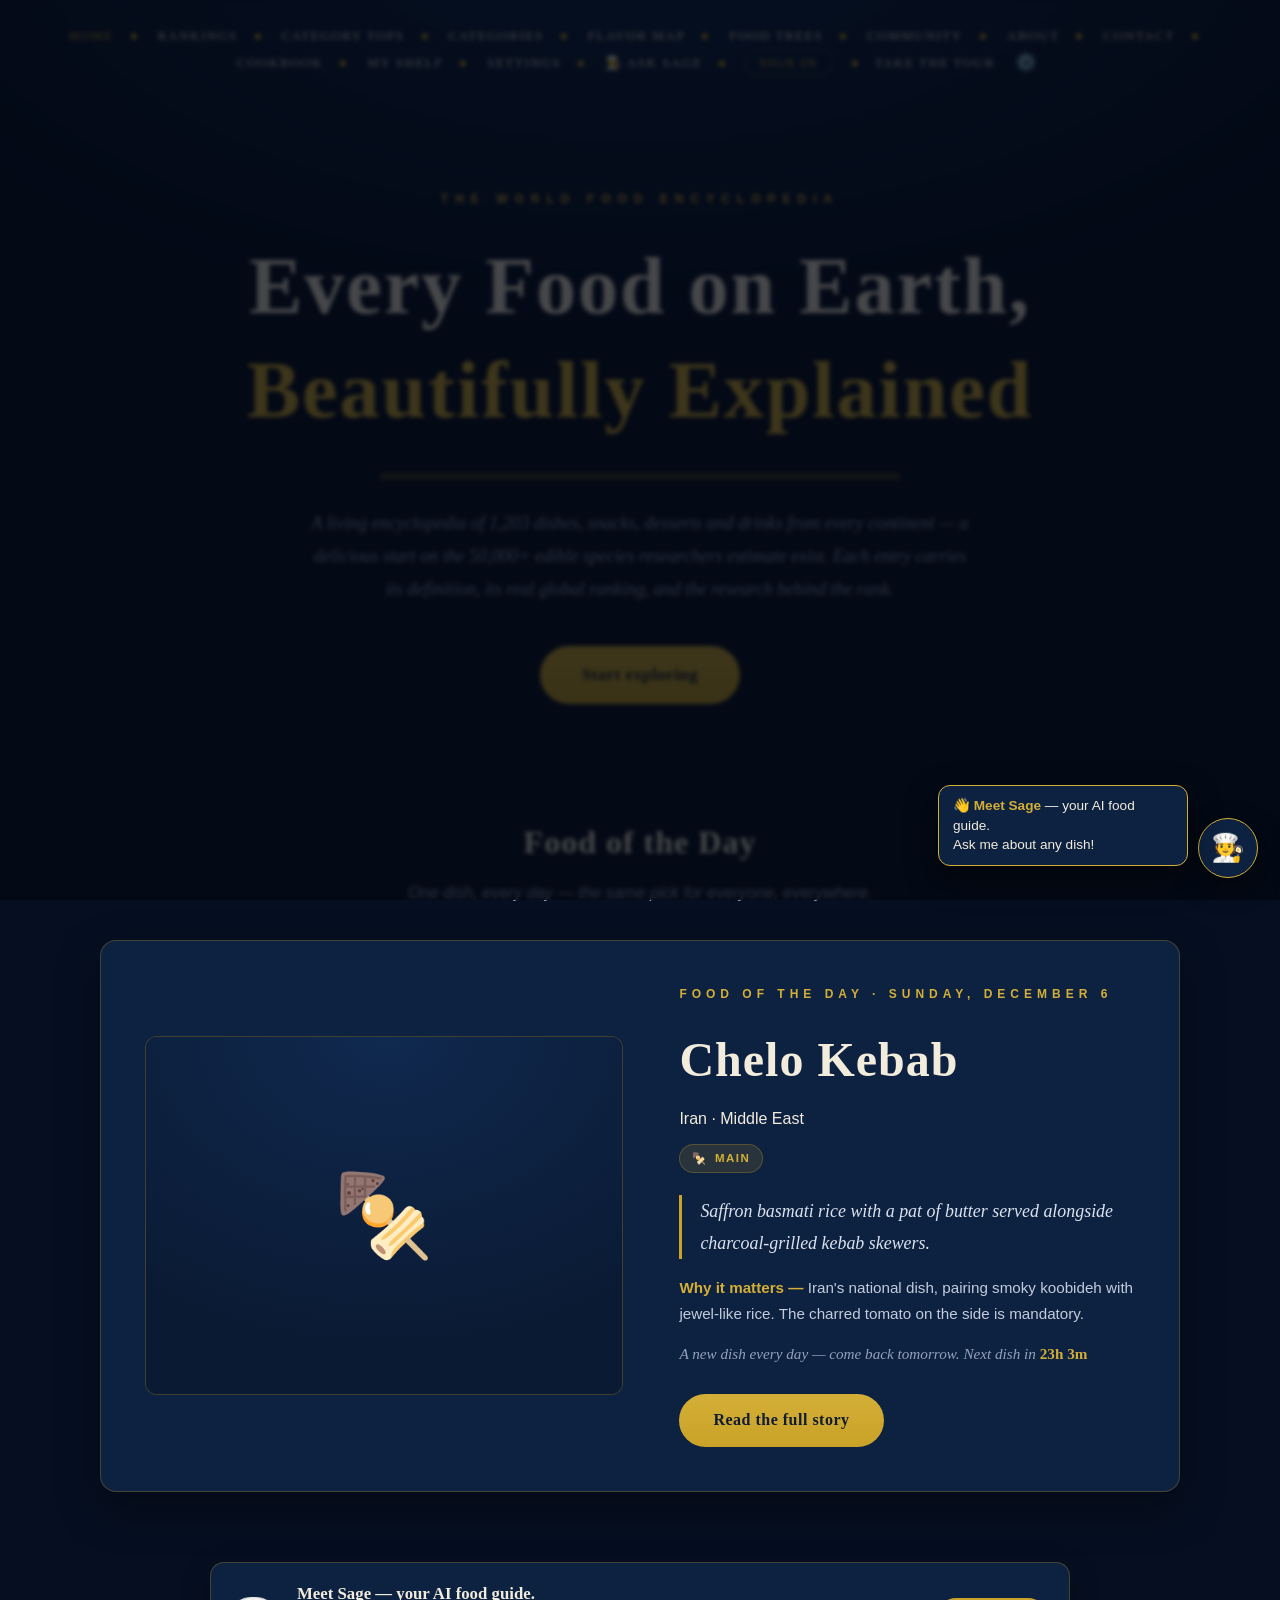
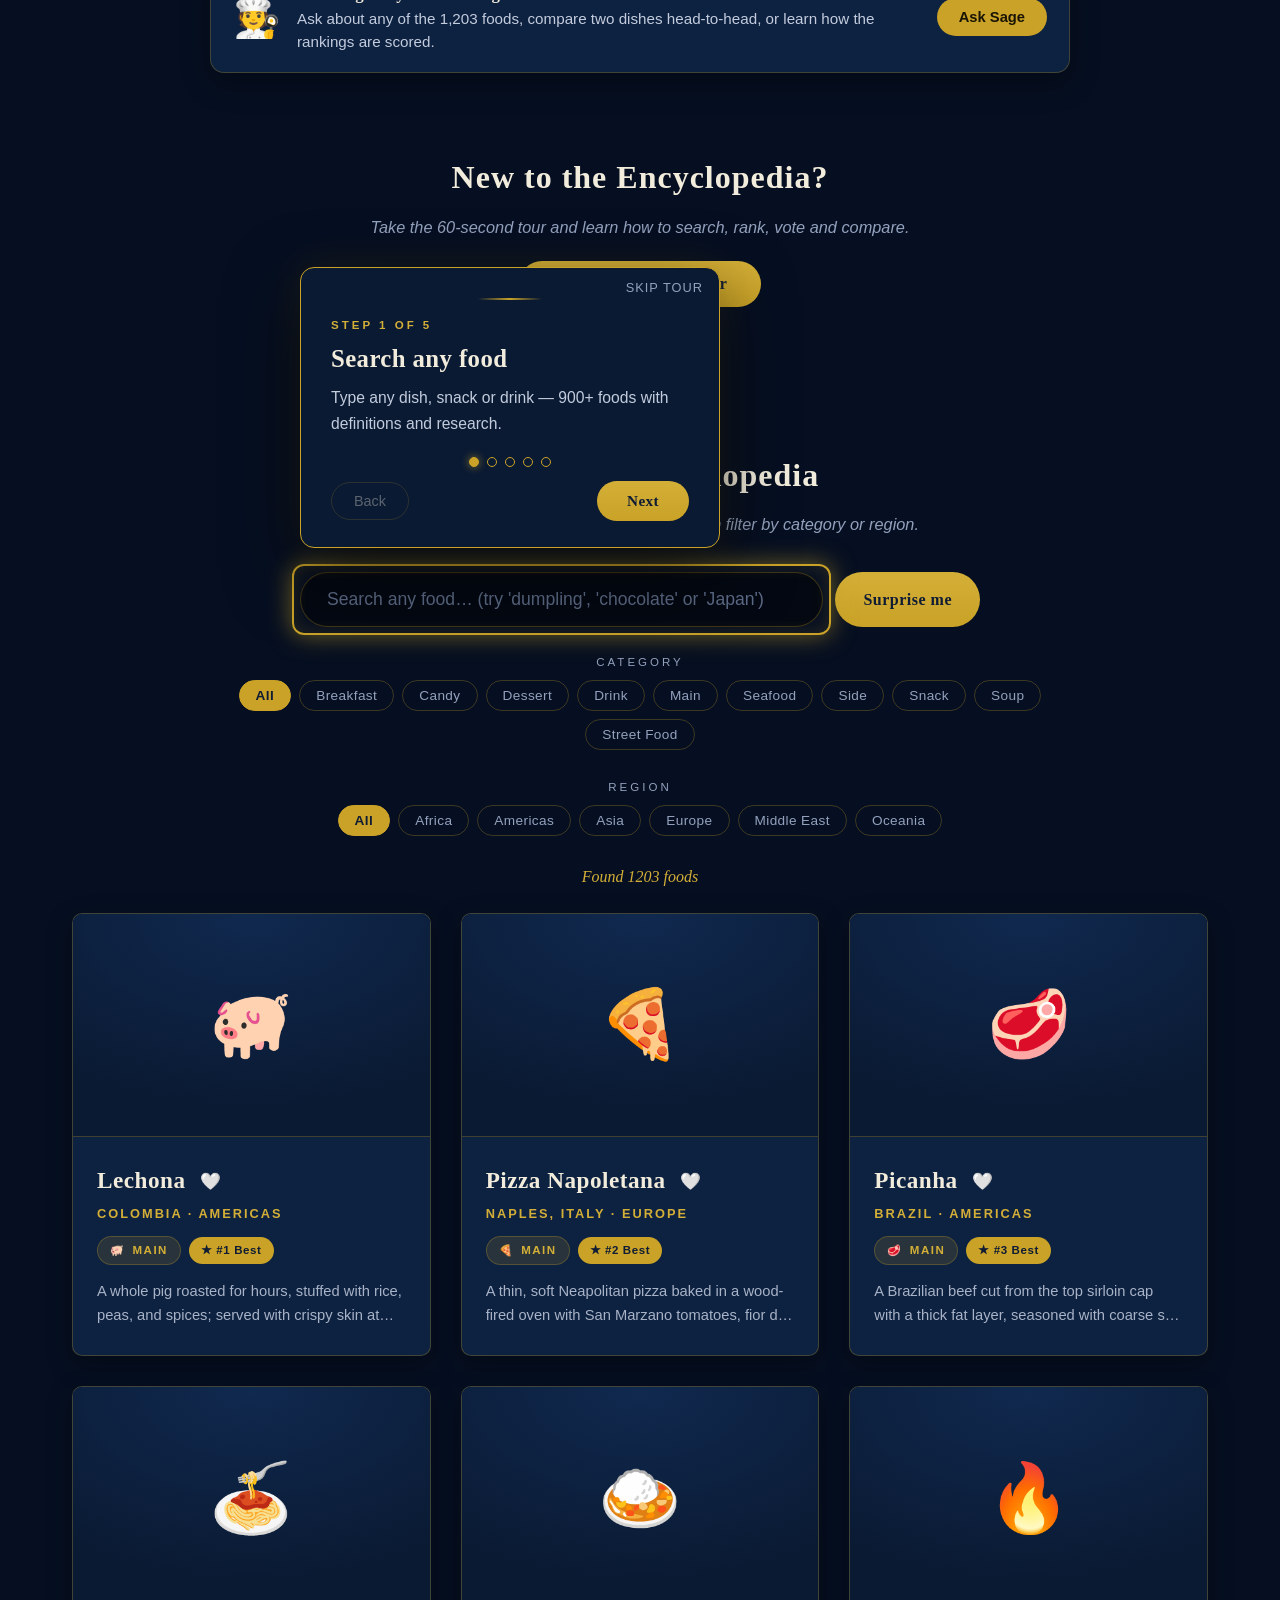
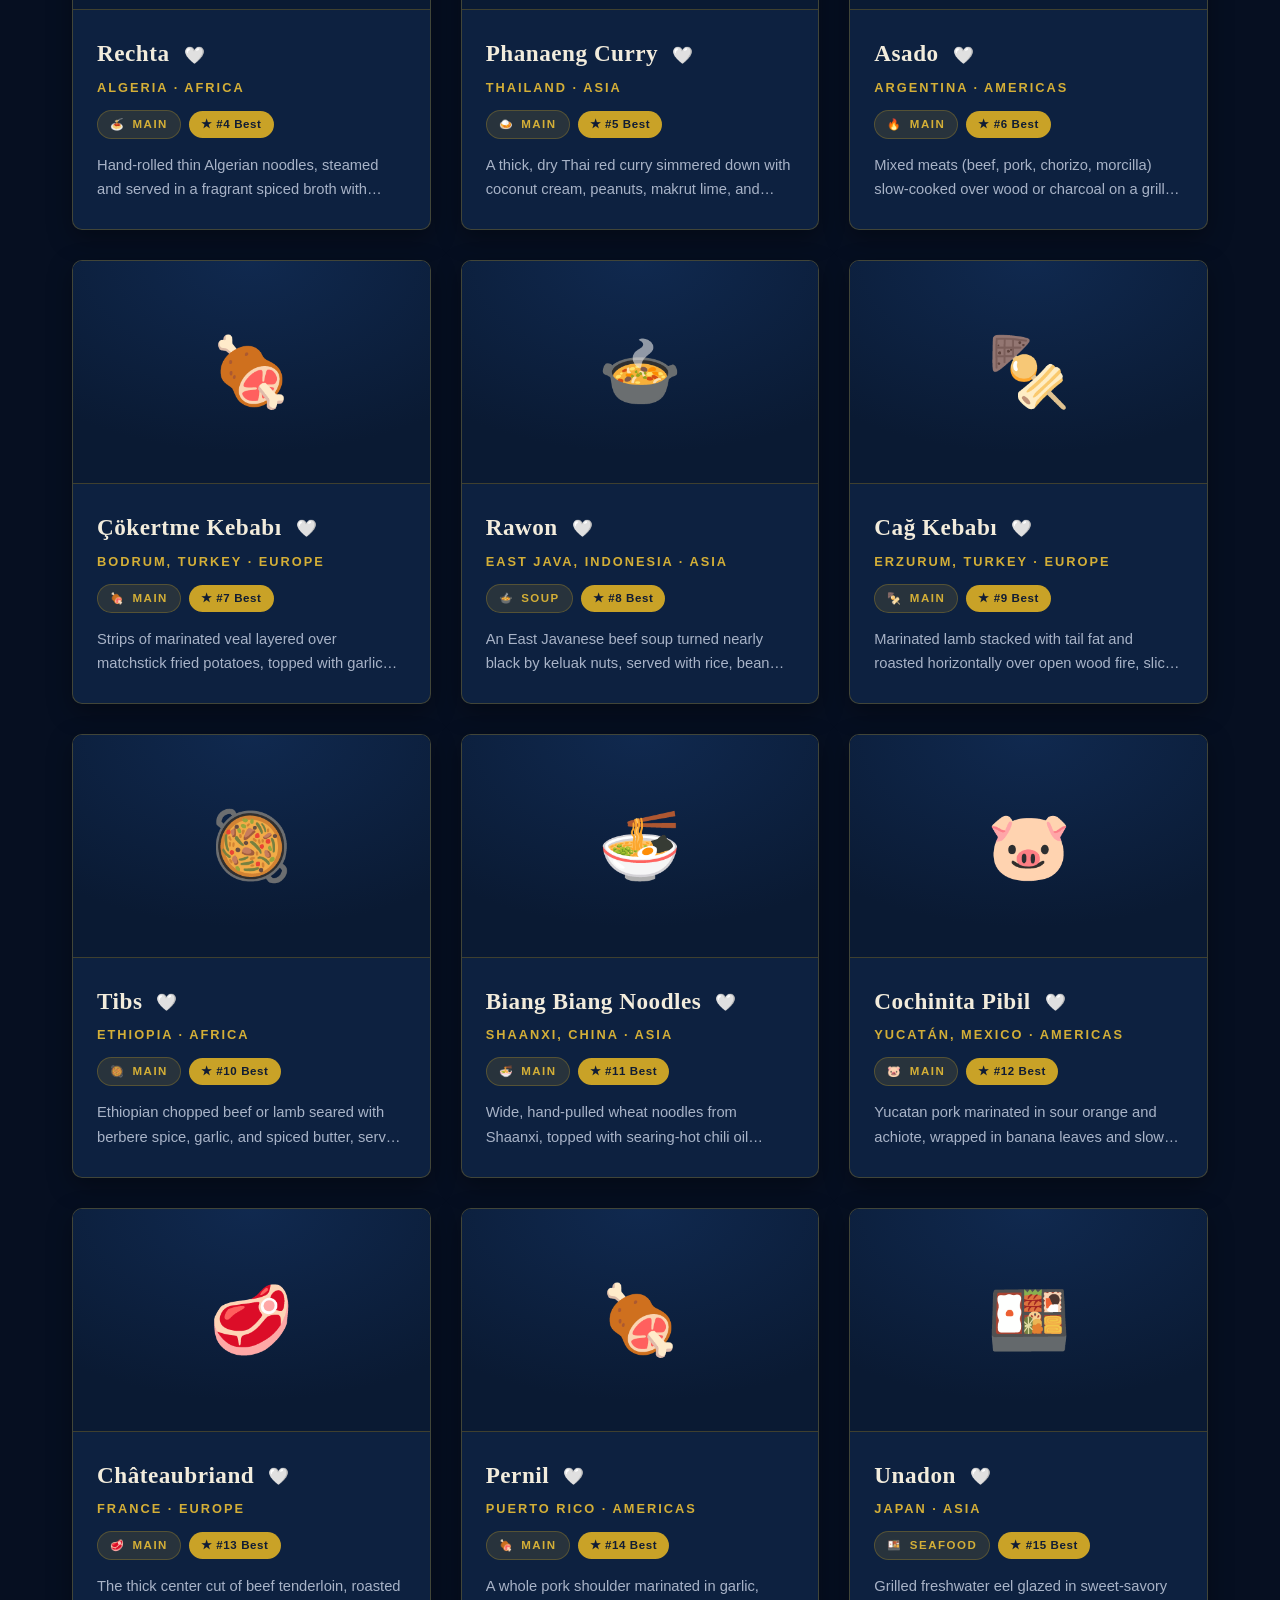
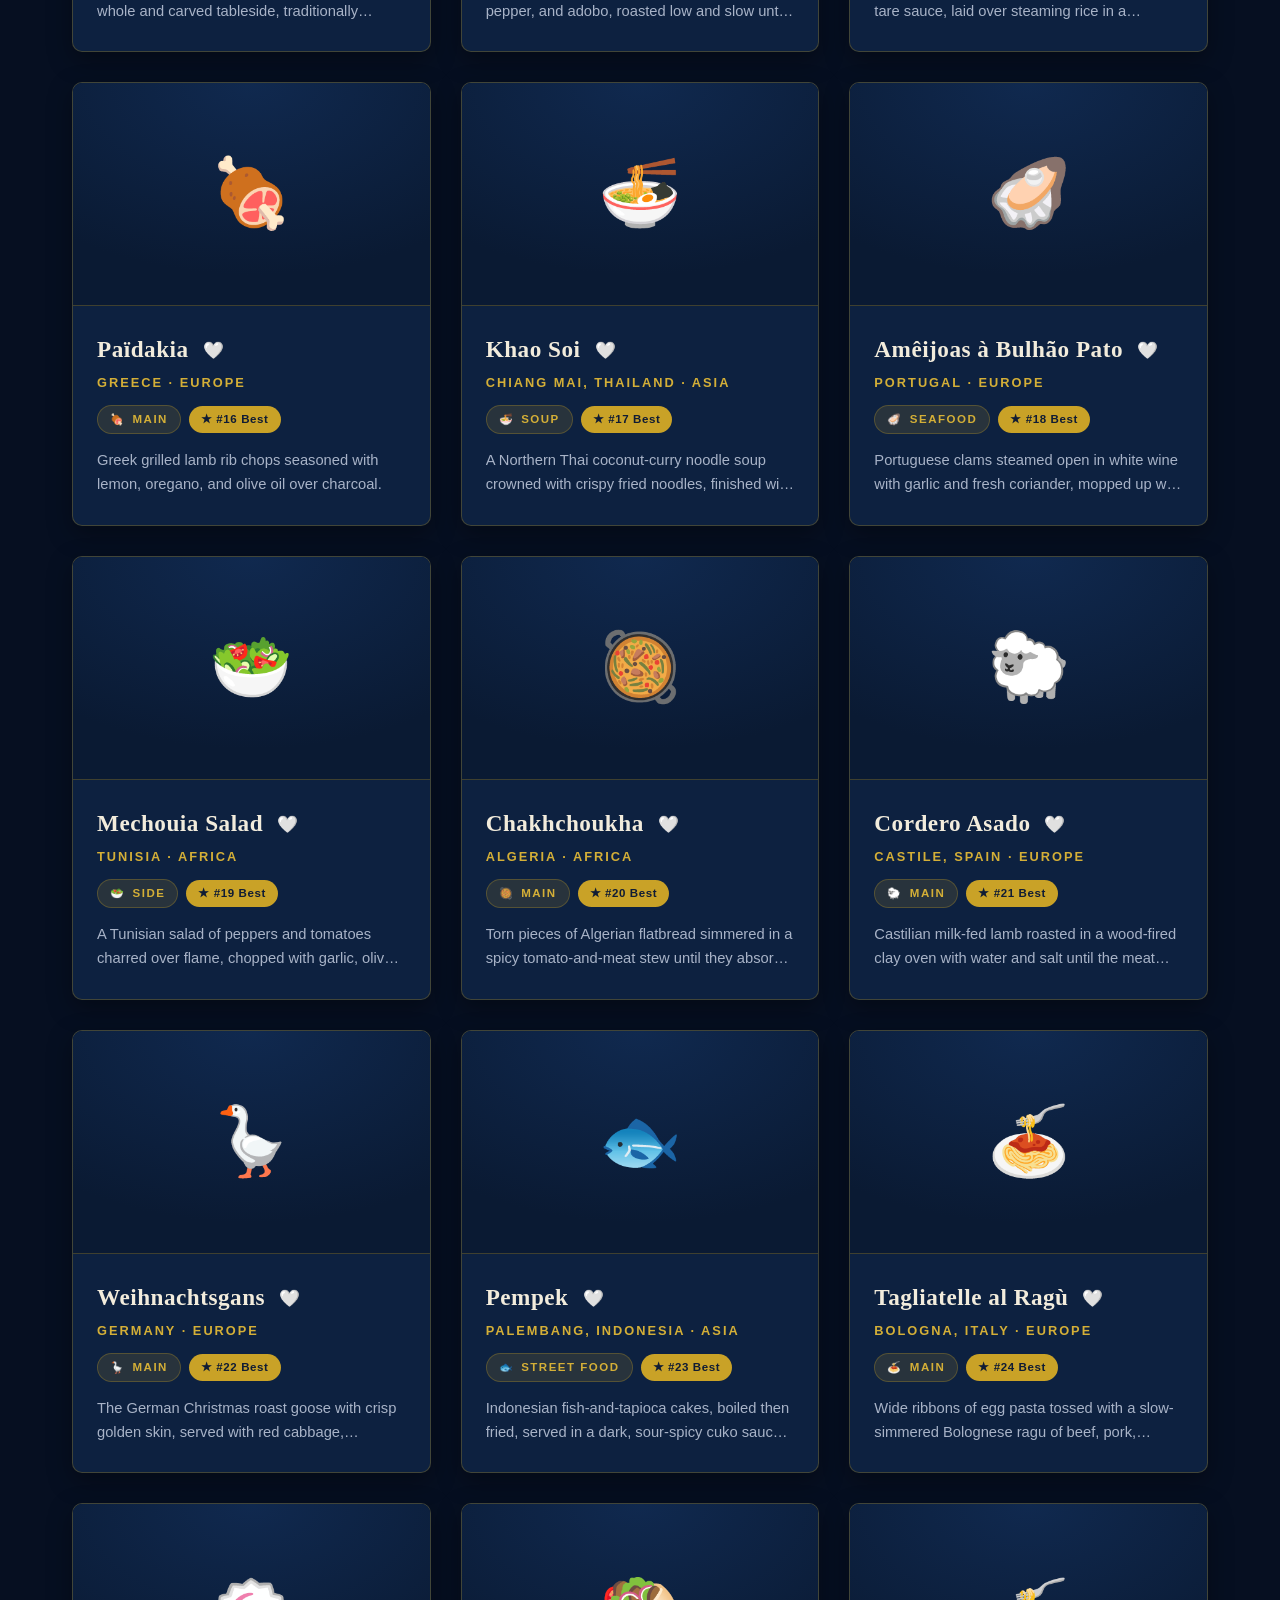
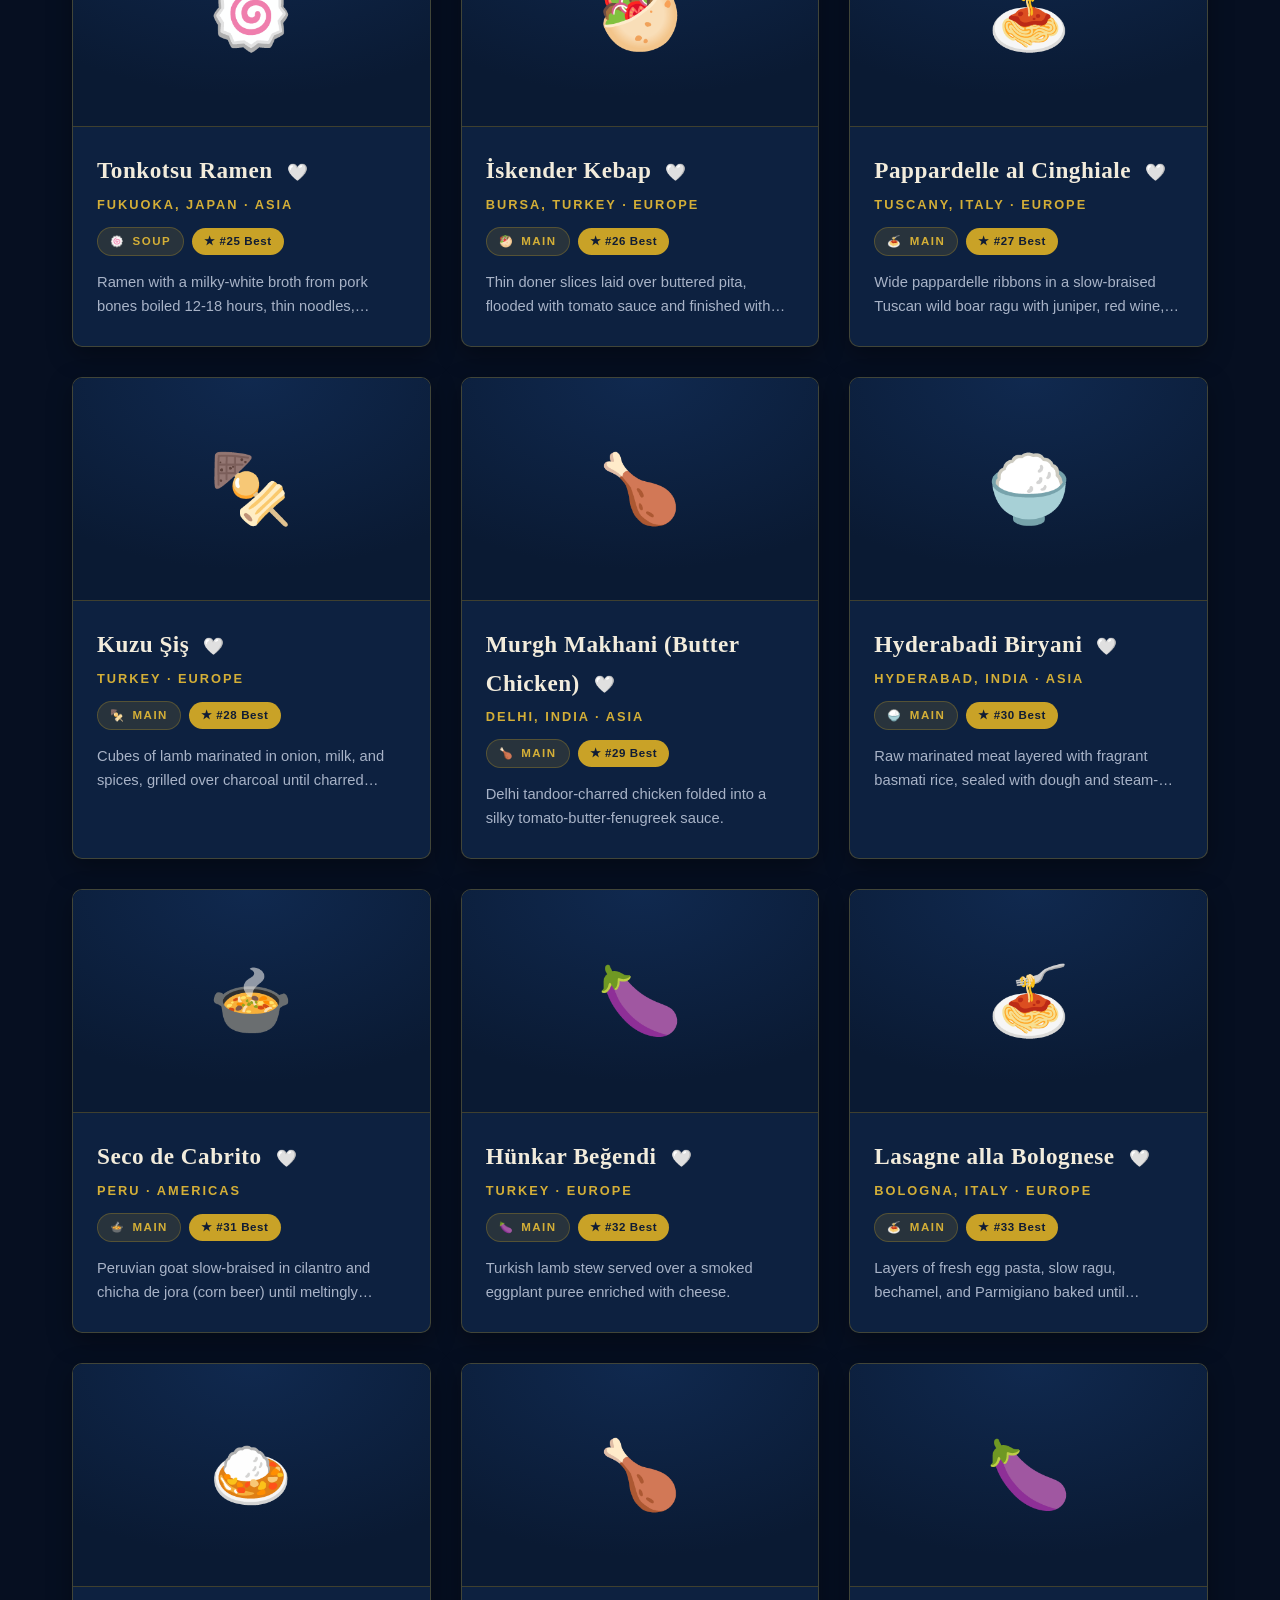
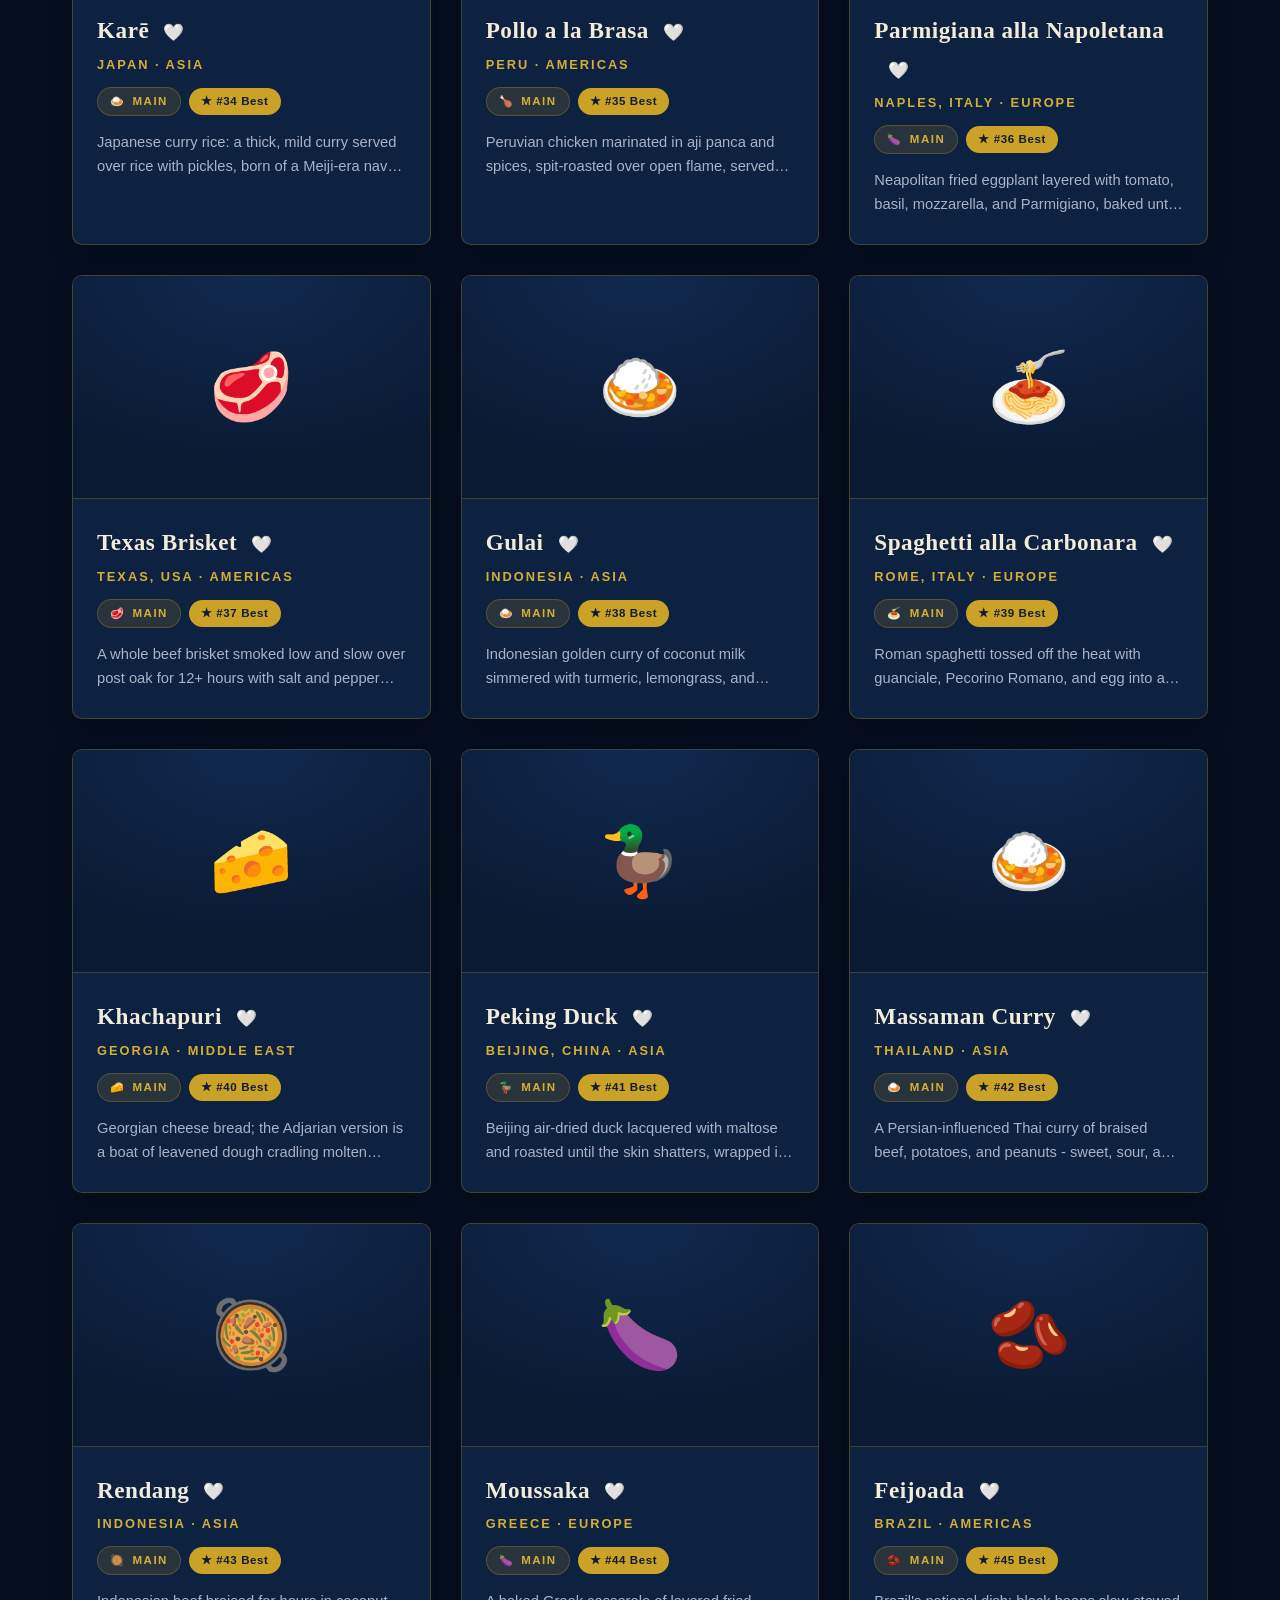
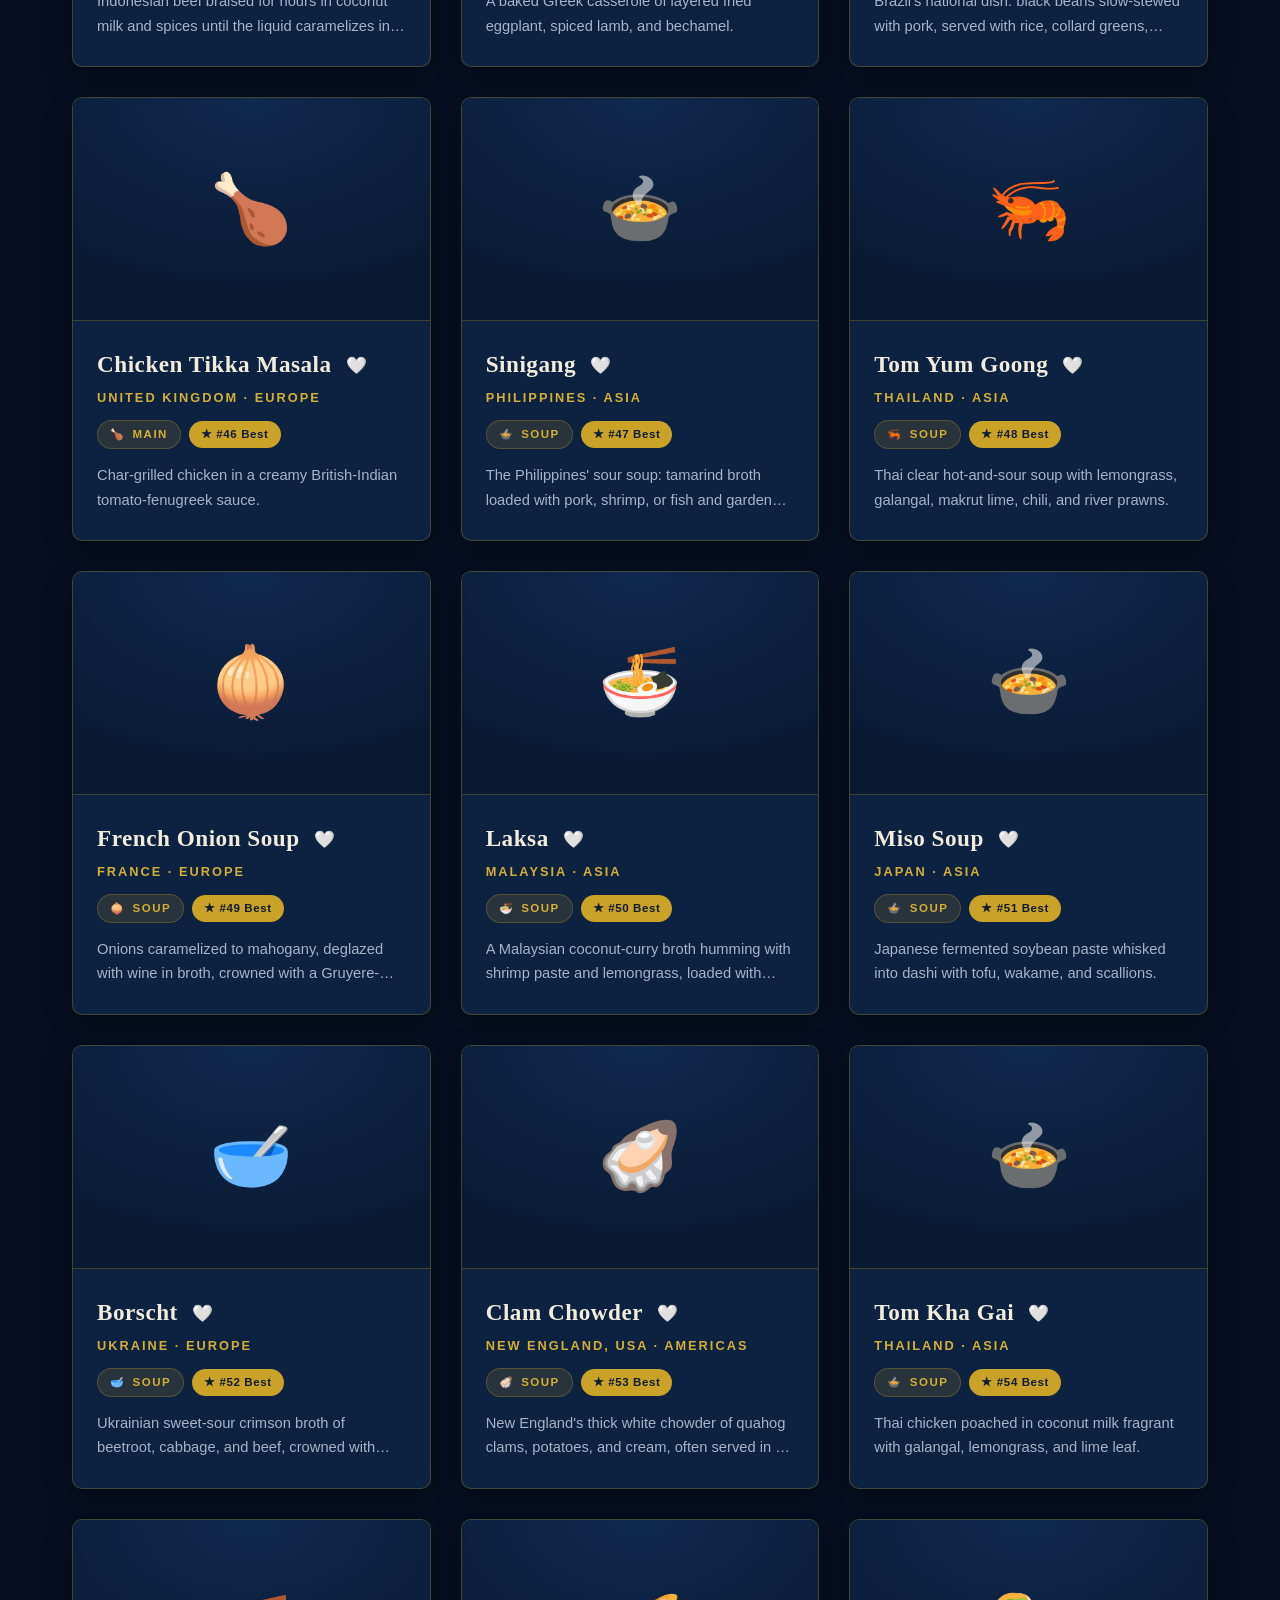
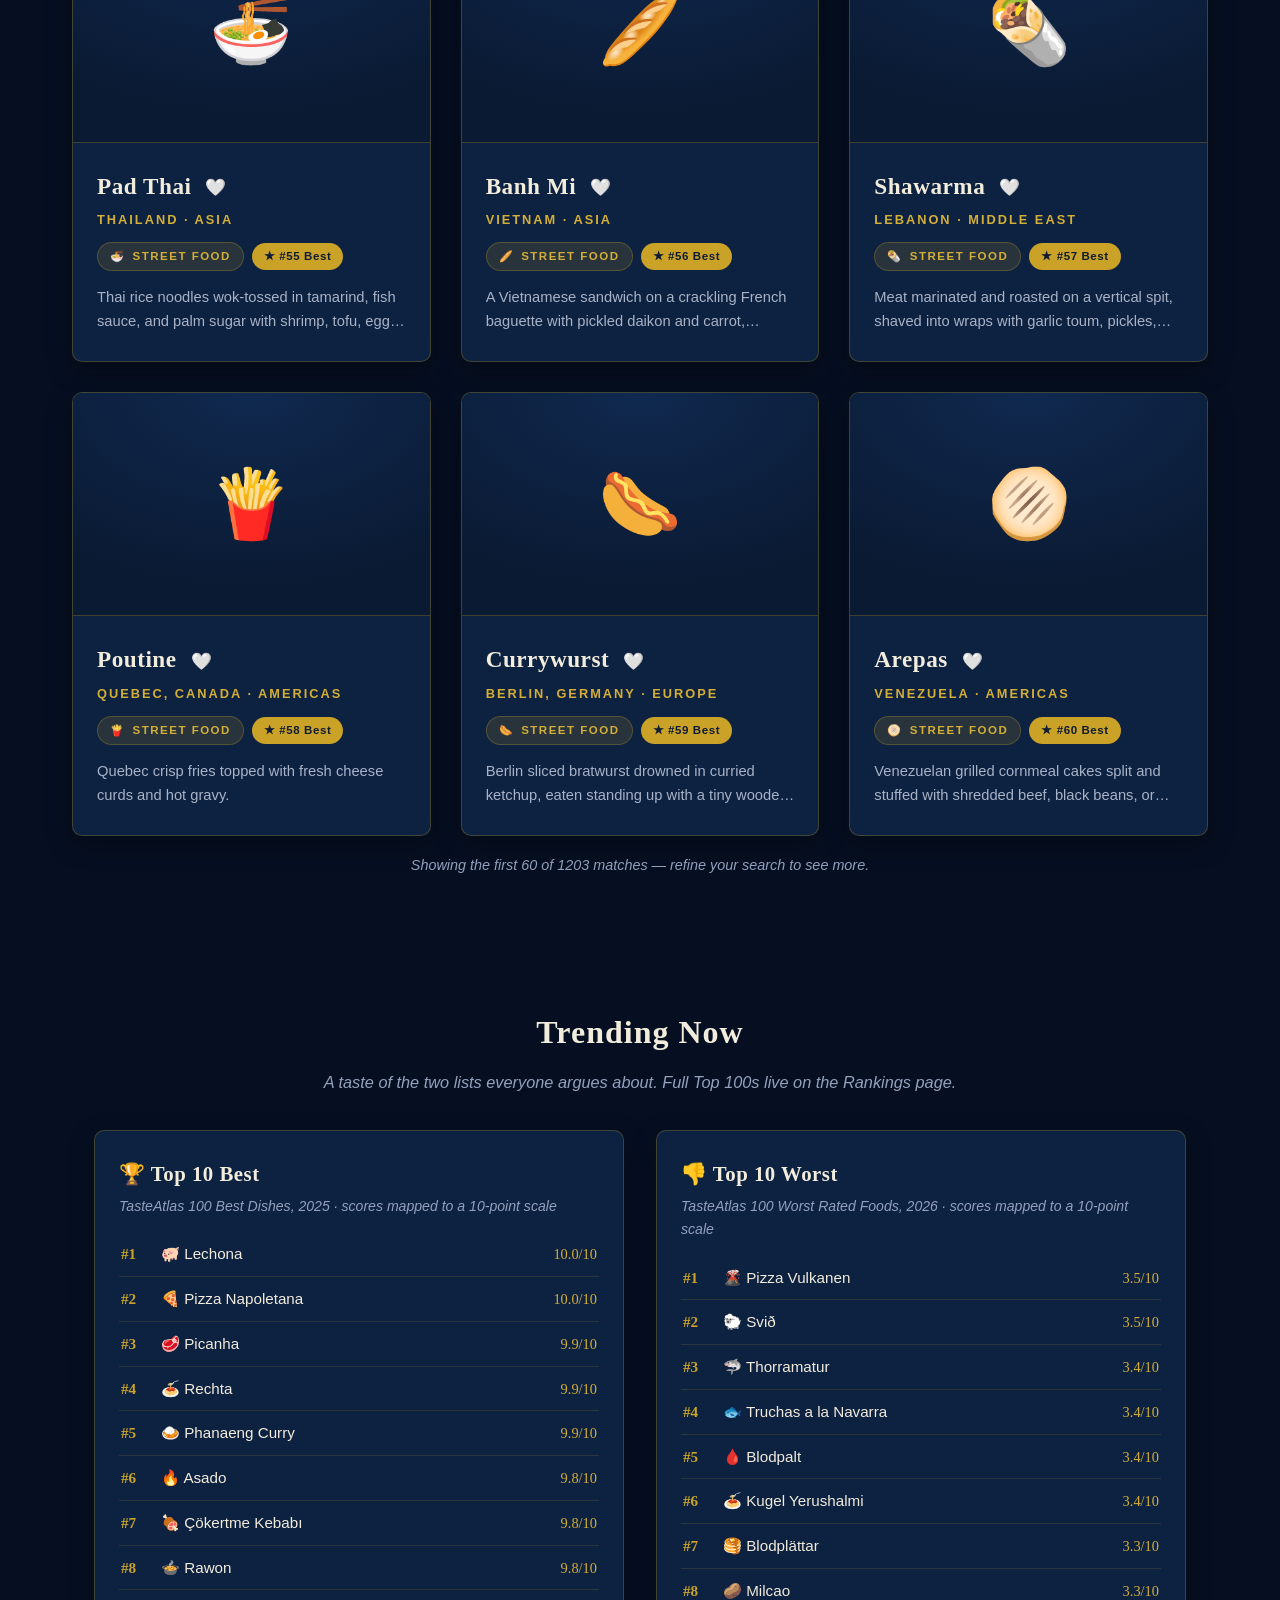
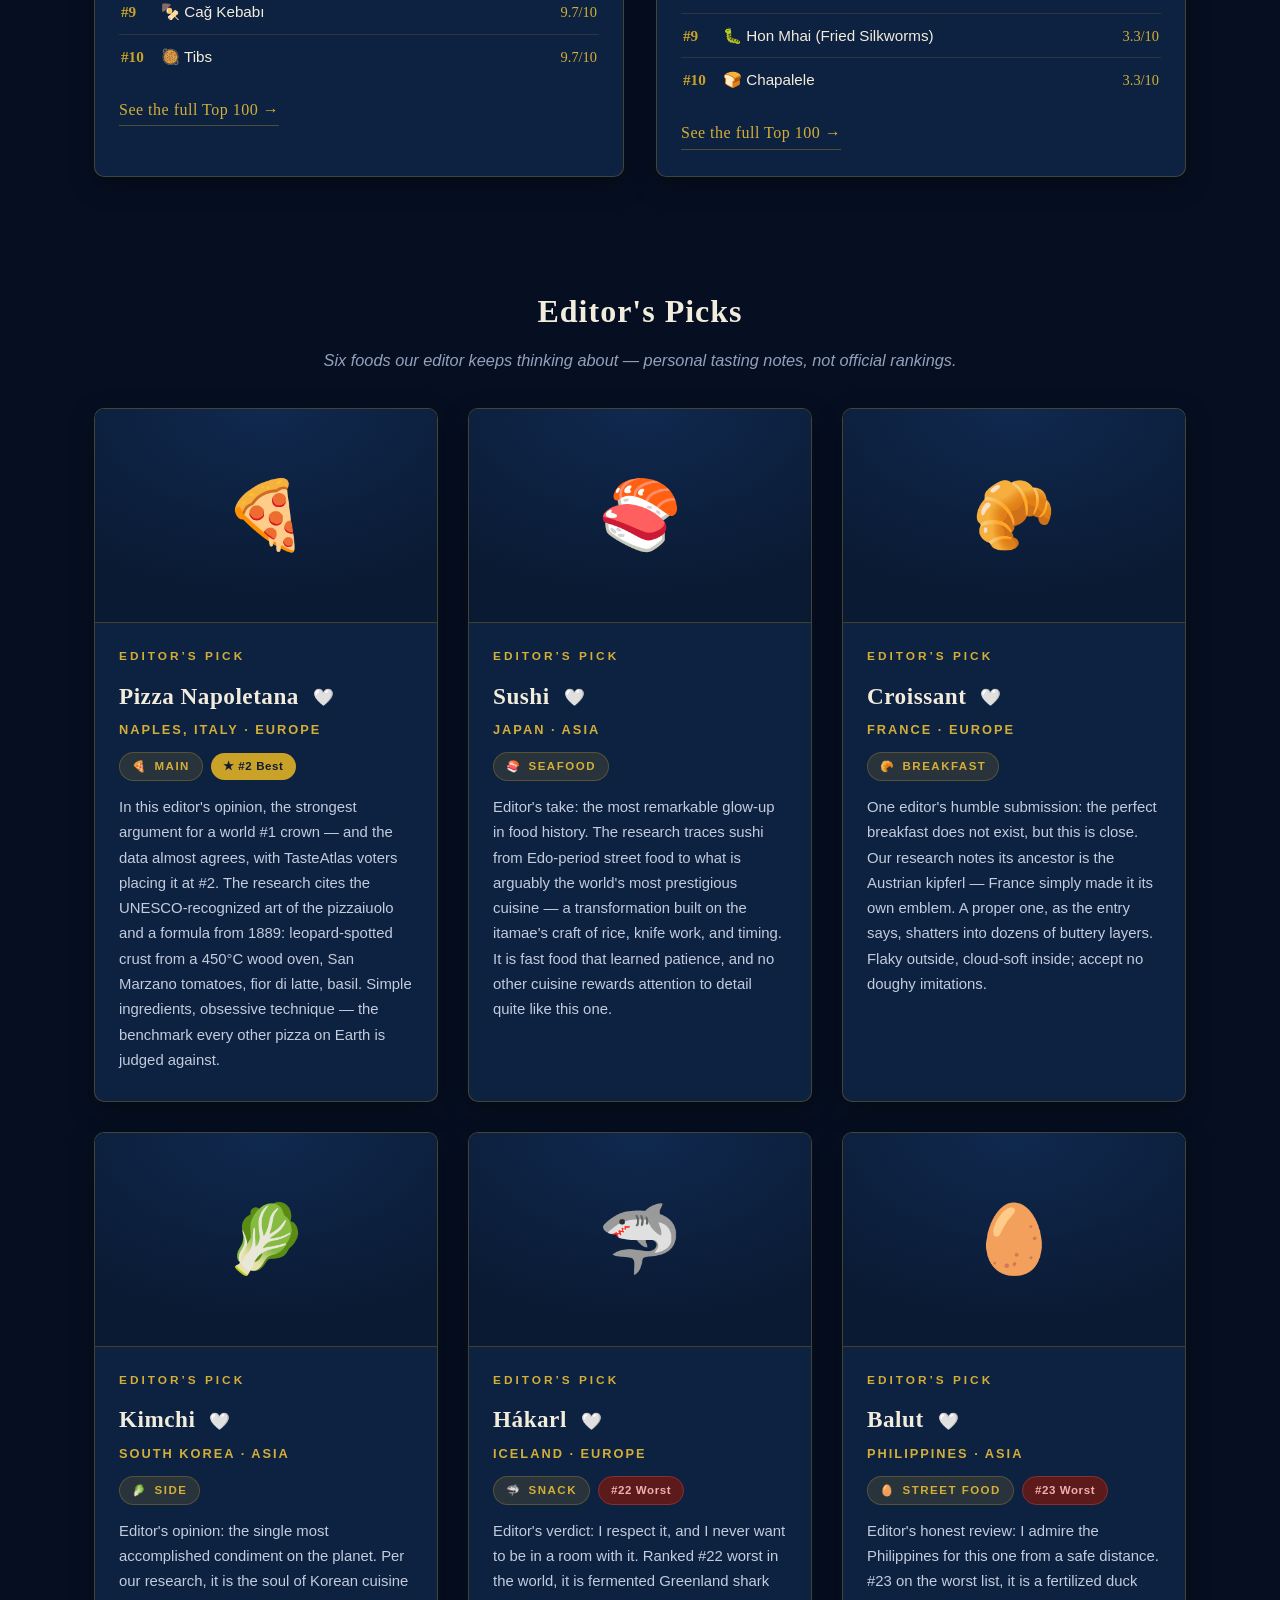
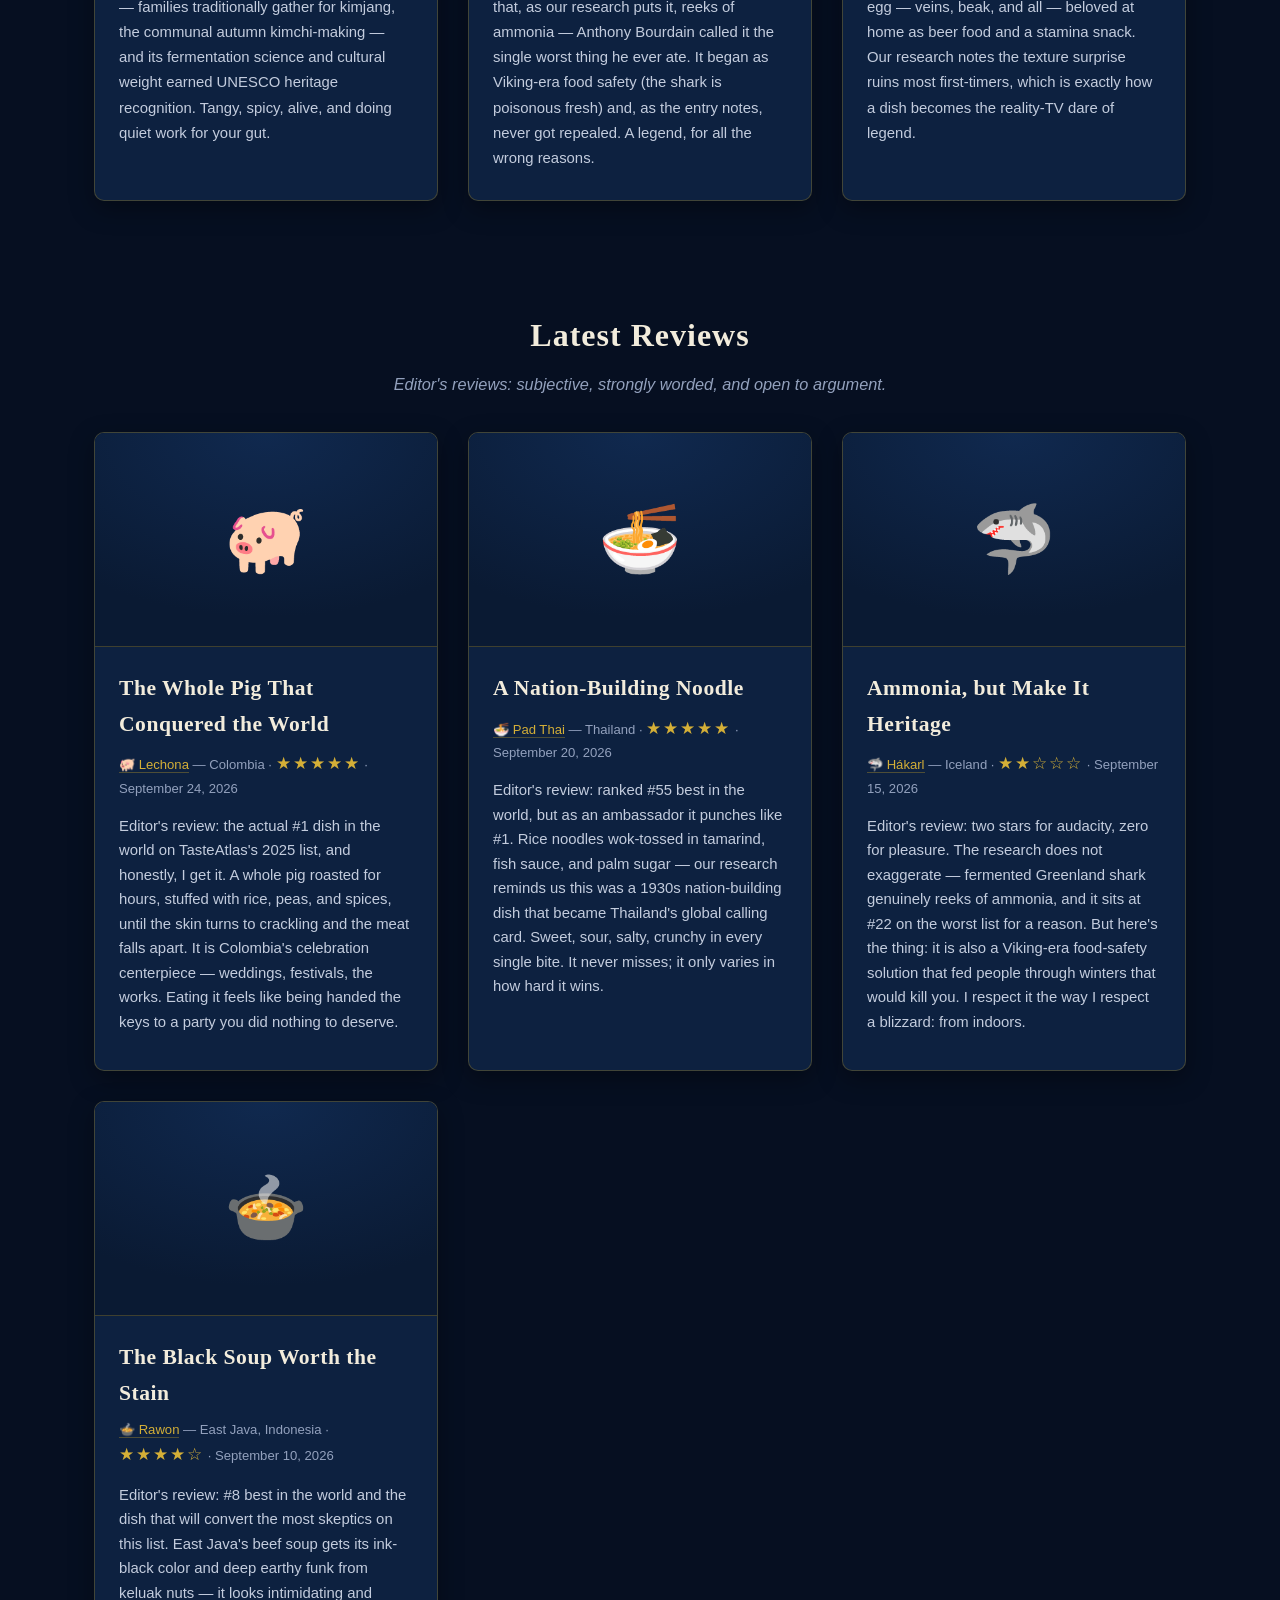
==== commit 190a2a50: "Add index.html" ====
--- a/index.html
+++ b/index.html
@@ -86,7 +86,9 @@
   <a href="contact.html">Contact</a><span class="nav-divider" aria-hidden="true">◆</span>
   <a href="cookbook.html">Cookbook</a><span class="nav-divider" aria-hidden="true">◆</span>
   <a href="shelf.html">My Shelf</a><span class="nav-divider" aria-hidden="true">◆</span>
-  <a href="#" id="sage-nav-link">🧑‍🍳 Ask Sage</a>
+  <a href="settings.html">Settings</a><span class="nav-divider" aria-hidden="true">◆</span>
+  <a href="#" id="sage-nav-link">🧑‍🍳 Ask Sage</a><span class="nav-divider" aria-hidden="true">◆</span>
+  <a href="settings.html" class="account-chip">Sign in</a>
 </nav>
 
 <header class="hero hero-editorial">
@@ -480,5 +482,7 @@
 <script src="collections.js"></script>
 <script src="food-link.js"></script>
 <script src="delight.js"></script>
+<script src="firebase-config.js"></script>
+<script src="auth.js"></script>
 </body>
 </html>
--- a/styles.css
+++ b/styles.css
@@ -166,6 +166,7 @@
 .chip:hover { border-color: var(--primary); color: var(--accent); }
 .chip.active { background: var(--primary); border-color: var(--primary); color: var(--ink-on-primary); font-weight: 700; }
 .grid { display: grid; grid-template-columns: repeat(auto-fill, minmax(310px, 1fr)); gap: 20px; }
+.grid.food-grid { gap: 30px; }
 .card {
   background: var(--surface);
   border: 1px solid var(--card-edge);
@@ -261,13 +262,13 @@
 .site-footer p { max-width: 760px; margin: 0 auto; }
 
 /* ---- Homepage sections ---- */
-.home-section { max-width: 1180px; margin: 0 auto; padding: 44px 22px 8px; }
-.section-head { text-align: center; margin-bottom: 8px; }
-.section-head h2 { font-size: 2rem; color: var(--text); }
-.section-head p { color: var(--muted); font-style: italic; margin-top: 6px; }
+.home-section { max-width: 1180px; margin: 0 auto; padding: 78px 22px 30px; }
+.section-head { text-align: center; margin-bottom: 34px; }
+.section-head h2 { font-size: 2rem; color: var(--text); letter-spacing: 1px; }
+.section-head p { color: var(--muted); font-style: italic; margin-top: 10px; font-size: 1.02rem; }
 .trending-grid {
   display: grid; grid-template-columns: repeat(auto-fit, minmax(330px, 1fr));
-  gap: 28px; margin-top: 22px;
+  gap: 32px; margin-top: 10px;
 }
 .trending-col {
   background: var(--surface); border: 1px solid var(--card-edge);
@@ -297,7 +298,7 @@
   border-bottom: 1px solid var(--rule); padding-bottom: 2px;
 }
 .see-all:hover { color: var(--text); }
-.picks-grid { display: grid; grid-template-columns: repeat(auto-fill, minmax(320px, 1fr)); gap: 20px; margin-top: 24px; }
+.picks-grid { display: grid; grid-template-columns: repeat(auto-fill, minmax(320px, 1fr)); gap: 30px; margin-top: 10px; }
 .pick-card { display: flex; flex-direction: column; }
 .pick-photo {
   height: 190px; object-fit: cover;
@@ -307,7 +308,7 @@
 .pick-emoji-fallback { font-size: 2.8rem; text-align: center; margin: 2px 0 4px; }
 .pick-review { color: var(--text-soft); font-size: 0.93rem; margin-top: 12px; }
 .pick-review .pick-kicker { display: block; color: var(--accent); font-size: 0.78rem; letter-spacing: 2px; text-transform: uppercase; font-weight: 700; margin-bottom: 6px; }
-.reviews-grid { display: grid; grid-template-columns: repeat(auto-fill, minmax(320px, 1fr)); gap: 20px; margin-top: 24px; }
+.reviews-grid { display: grid; grid-template-columns: repeat(auto-fill, minmax(320px, 1fr)); gap: 30px; margin-top: 10px; }
 .review-card .review-title { font-size: 1.25rem; color: var(--text); margin-bottom: 2px; }
 .review-meta { color: var(--muted); font-size: 0.82rem; margin-bottom: 10px; }
 .stars { color: var(--accent); letter-spacing: 2px; font-size: 1.05rem; }
@@ -650,3 +651,161 @@
 #cursor-glow-ring.pulse{animation:cursor-pulse .35s ease}
 @keyframes cursor-pulse{0%{transform:scale(1)}40%{transform:scale(1.6)}100%{transform:scale(1)}}
 @media (prefers-reduced-motion:reduce){#cursor-glow{display:none}}
+
+/* ================= Homepage editorial redesign ================= */
+
+/* ---- Intentional hero: wide-tracked eyebrow, large serif headline, standfirst ---- */
+.hero-editorial { padding: 108px 20px 88px; }
+.hero-editorial .kicker { letter-spacing: 7px; }
+.hero-editorial h1 {
+  font-size: clamp(2.8rem, 7vw, 5rem);
+  letter-spacing: 2px; line-height: 1.3;
+  margin: 24px 0 0;
+}
+.hero-editorial h1::after { display: none; }
+.hero-rule { margin: 32px auto 0; max-width: 520px; }
+.hero-rule span {
+  display: block; height: 5px;
+  border-top: 1px solid var(--primary);
+  border-bottom: 1px solid var(--primary);
+}
+.standfirst {
+  color: var(--muted); max-width: 660px; margin: 28px auto 0;
+  font-size: 1.12rem; line-height: 1.85;
+  font-family: Georgia, "Times New Roman", serif; font-style: italic;
+}
+.hero-cta { margin-top: 40px; }
+.hero-btn { display: inline-block; text-decoration: none; padding: 15px 42px; font-size: 1.05rem; }
+
+/* ---- Featured Dish editorial spread ---- */
+.featured-section { padding-top: 24px; }
+.featured-spread {
+  display: grid; grid-template-columns: 1.05fr 1fr; gap: 56px;
+  align-items: center; max-width: 1080px; margin: 0 auto;
+  background: var(--surface); border: 1px solid var(--card-edge);
+  border-radius: 16px; padding: 44px;
+  box-shadow: 0 16px 44px rgba(0, 0, 0, 0.4);
+}
+.featured-media {
+  position: relative; aspect-ratio: 4/3; border-radius: 12px; overflow: hidden;
+  border: 1px solid var(--card-edge); background: var(--surface-2);
+}
+.featured-media .emoji-tile { position: absolute; inset: 0; font-size: 5rem; }
+.featured-photo { position: absolute; inset: 0; width: 100%; height: 100%; object-fit: cover; }
+.featured-body .kicker { letter-spacing: 5px; }
+.featured-body h2 { font-size: clamp(2rem, 4vw, 3rem); margin: 16px 0 6px; letter-spacing: 1px; }
+.featured-note {
+  font-family: Georgia, "Times New Roman", serif; font-style: italic; font-size: 1.12rem;
+  color: var(--text-quote); line-height: 1.8; margin-top: 22px;
+  border-left: 3px solid var(--primary); padding-left: 18px;
+}
+.featured-research {
+  color: var(--text-soft); font-size: 0.95rem; margin-top: 16px; line-height: 1.7;
+  display: -webkit-box; -webkit-line-clamp: 4; -webkit-box-orient: vertical; overflow: hidden;
+}
+.featured-research strong { color: var(--accent); }
+.featured-cta { margin-top: 28px; }
+.featured-btn { display: inline-block; text-decoration: none; padding: 13px 34px; }
+
+/* ---- Real food cards: photo dominates, emoji is a tiny accent ---- */
+.food-card { padding: 0; display: flex; flex-direction: column; transition: transform 0.18s ease, box-shadow 0.18s ease, border-color 0.18s ease; }
+.food-card:hover {
+  transform: translateY(-4px); border-color: var(--primary);
+  box-shadow: 0 16px 36px rgba(0, 0, 0, 0.45);
+}
+.food-card-media {
+  position: relative; aspect-ratio: 16/10; overflow: hidden;
+  border-bottom: 1px solid var(--card-edge); background: var(--surface-2);
+}
+.emoji-tile {
+  position: absolute; inset: 0; display: flex; align-items: center; justify-content: center;
+  font-size: 4.2rem;
+  background: radial-gradient(120% 120% at 50% 0%, var(--glow) 0%, var(--surface-2) 72%);
+}
+.food-card-photo { position: absolute; inset: 0; width: 100%; height: 100%; object-fit: cover; }
+.food-card-body { padding: 24px 24px 28px; display: flex; flex-direction: column; flex: 1; }
+.food-card-body h3 { margin: 0 0 4px; font-size: 1.45rem; }
+.cat-emoji { font-size: 0.95em; margin-right: 7px; }
+.food-card-def {
+  color: var(--text-dim2); font-size: 0.92rem; margin-top: 14px; line-height: 1.65;
+  display: -webkit-box; -webkit-line-clamp: 2; -webkit-box-orient: vertical; overflow: hidden;
+}
+.pick-card .pick-kicker {
+  display: block; color: var(--accent); font-size: 0.74rem; letter-spacing: 3px;
+  text-transform: uppercase; font-weight: 700; margin-bottom: 10px;
+}
+.pick-card .pick-review { color: var(--text-soft); font-size: 0.93rem; margin-top: 14px; line-height: 1.7; }
+.review-card .review-title { font-size: 1.35rem; margin-bottom: 8px; }
+.review-card .review-meta { margin-bottom: 14px; }
+.review-food-link { color: var(--accent); text-decoration: none; border-bottom: 1px solid var(--rule); }
+.review-food-link:hover { color: var(--text); }
+
+/* ---- Search lives in its own band below the hero now ---- */
+.search-section .search-hero { margin-top: 8px; }
+.search-section .chip-group { margin-bottom: 18px; }
+
+/* ---- Sage callout keeps its place, with more air ---- */
+.sage-callout { margin-top: 40px; }
+
+@media (max-width: 900px) {
+  .featured-spread { grid-template-columns: 1fr; gap: 34px; padding: 30px; }
+}
+@media (max-width: 640px) {
+  .hero-editorial { padding: 76px 16px 64px; }
+  .hero-editorial h1 { letter-spacing: 1px; }
+  .home-section { padding: 58px 18px 22px; }
+  .featured-spread { padding: 24px; gap: 28px; }
+  .food-card-body { padding: 20px 20px 24px; }
+}
+
+/* ---- shared shelf toggle buttons (also used outside shelf.html) ---- */
+.shelf-tbtns { display: inline-flex; gap: 6px; }
+.shelf-tbtn {
+  width: 34px; height: 34px; border-radius: 50%; cursor: pointer;
+  background: transparent; border: 1px solid var(--card-edge, rgba(201,162,39,.35));
+  color: var(--muted); font-size: 1rem; line-height: 1; padding: 0;
+  display: inline-flex; align-items: center; justify-content: center;
+  transition: color .18s, border-color .18s, background .18s, transform .12s;
+  font-family: inherit;
+}
+.shelf-tbtn:hover { border-color: var(--accent); color: var(--accent); transform: scale(1.08); }
+.shelf-tbtn.is-active {
+  color: var(--accent); border-color: var(--accent);
+  background: rgba(201,162,39,.12); box-shadow: 0 0 10px rgba(201,162,39,.25);
+}
+.shelf-tbtn.is-active:hover { transform: scale(1.08); }
+.shelf-tbtn:focus-visible { outline: 2px solid var(--accent); outline-offset: 2px; }
+
+/* ---- map popup country link ---- */
+.fm-country-link { color: inherit; text-decoration: none; border-bottom: 1px dotted var(--accent); }
+.fm-country-link:hover { color: var(--accent); }
+
+/* ---- delight: reveal on scroll ---- */
+.dl-reveal { opacity: 0; transform: translateY(18px); transition: opacity .6s ease, transform .6s ease; }
+.dl-revealed { opacity: 1; transform: none; }
+@media (prefers-reduced-motion: reduce) {
+  .dl-reveal { opacity: 1; transform: none; transition: none; }
+}
+/* delight: confetti */
+.dl-confetti { position: fixed; width: 7px; height: 10px; z-index: 9999; pointer-events: none; border-radius: 2px; }
+/* delight: card hover lift */
+.food-card, .region-card, .cat-card, .pick-card, .review-card { transition: transform .25s ease, box-shadow .25s ease; }
+.food-card:hover, .region-card:hover, .cat-card:hover, .pick-card:hover, .review-card:hover {
+  transform: translateY(-4px); box-shadow: 0 14px 34px rgba(0,0,0,.35);
+}
+
+/* account chip in the site nav (wired by auth.js) */
+.account-chip {
+  border: 1px solid var(--card-edge); border-radius: 999px;
+  padding: 5px 14px !important; white-space: nowrap;
+  color: var(--accent) !important;
+}
+.account-chip:hover { background: rgba(201,162,39,.12); }
+.account-chip.is-signed-in { display: inline-flex; align-items: center; gap: 8px; }
+.account-initial {
+  display: inline-flex; align-items: center; justify-content: center;
+  width: 22px; height: 22px; border-radius: 50%;
+  background: var(--primary); color: #0a1628;
+  font-size: .72rem; font-weight: 700; letter-spacing: 0;
+}
+.account-signout { font-size: .78rem; }
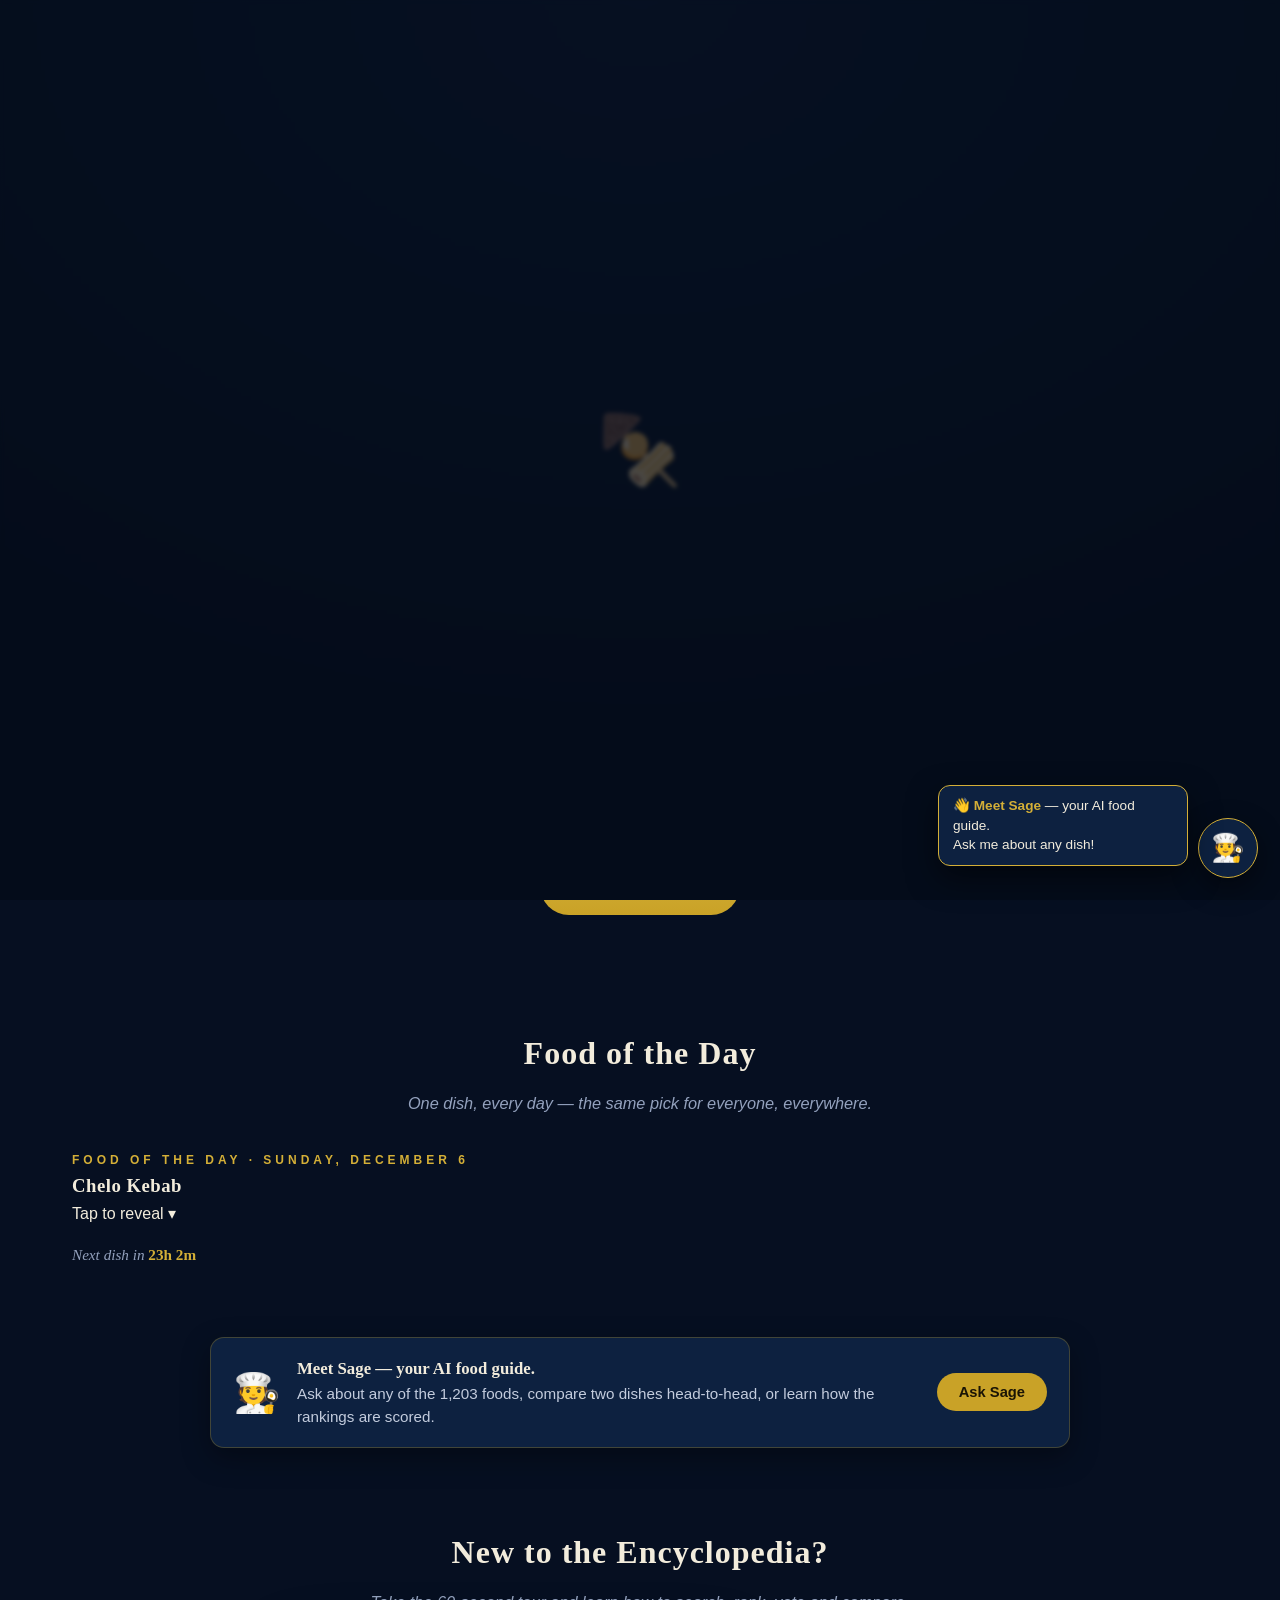
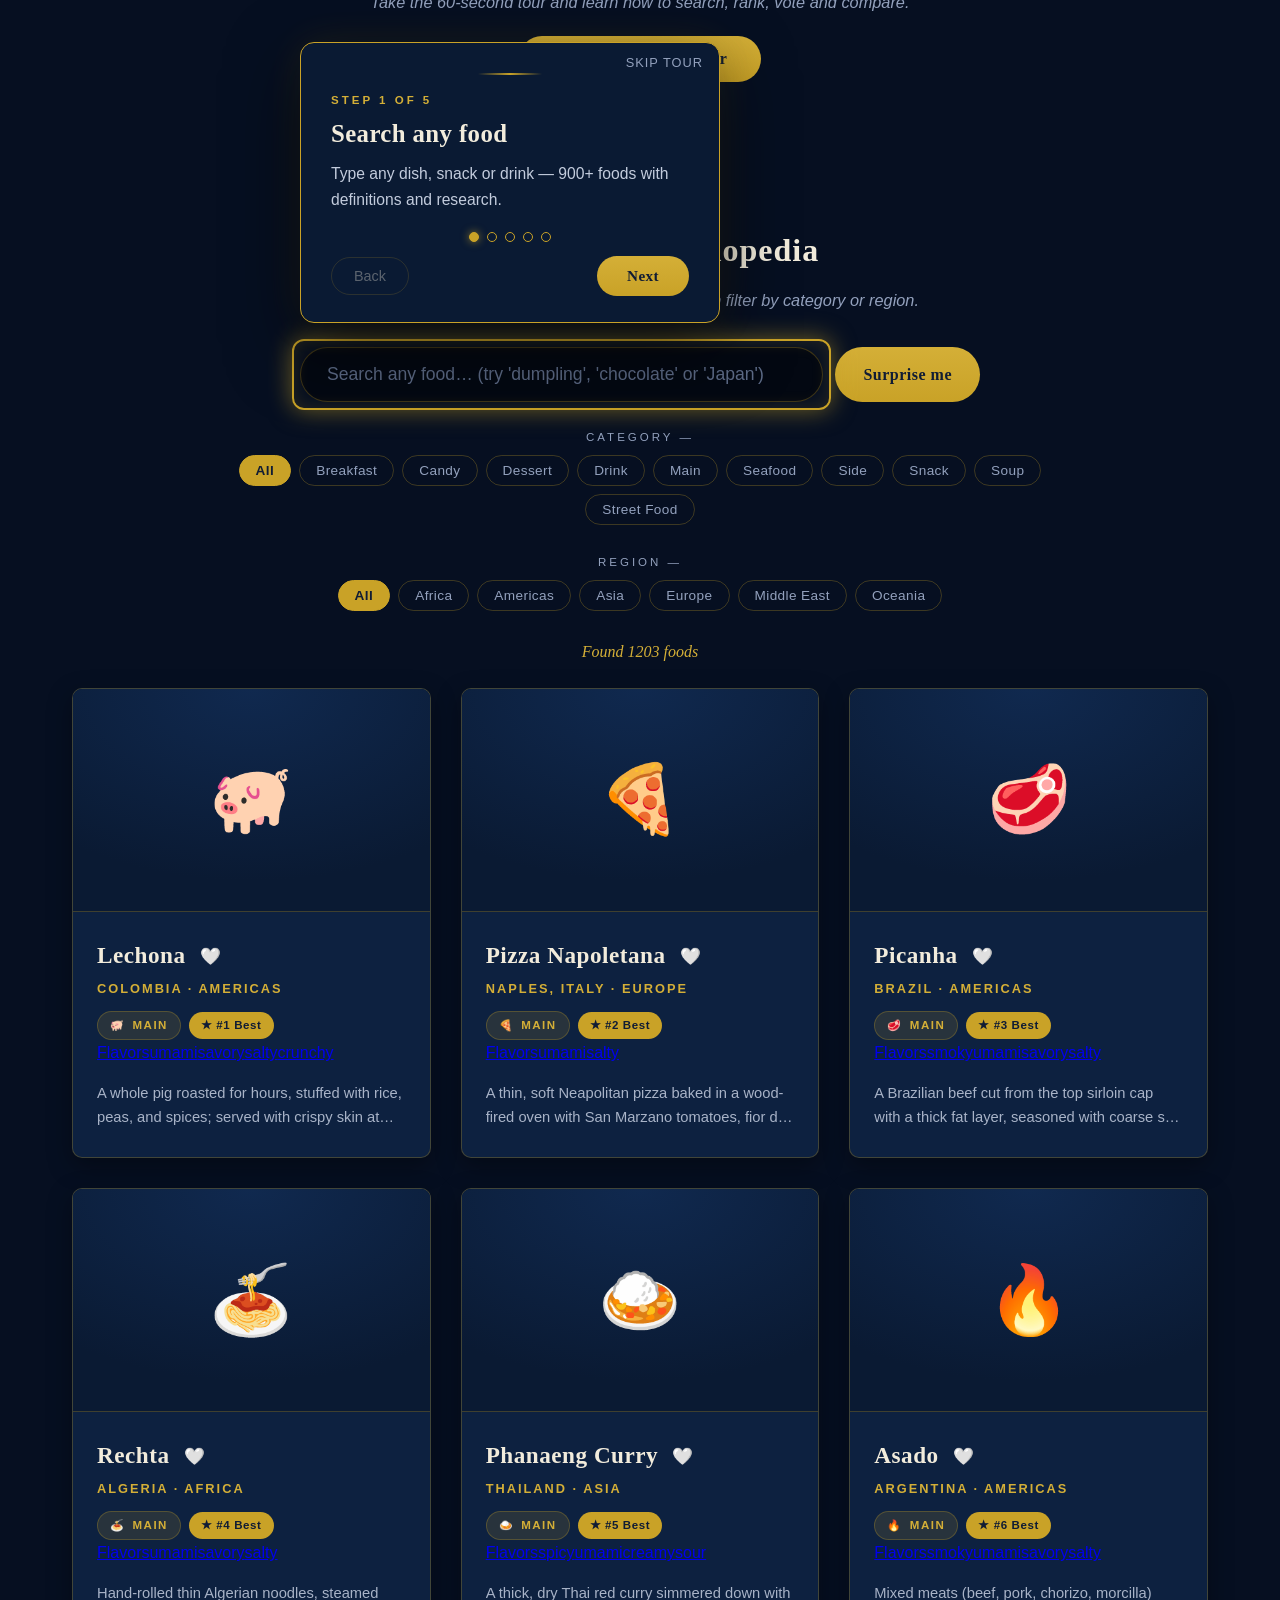
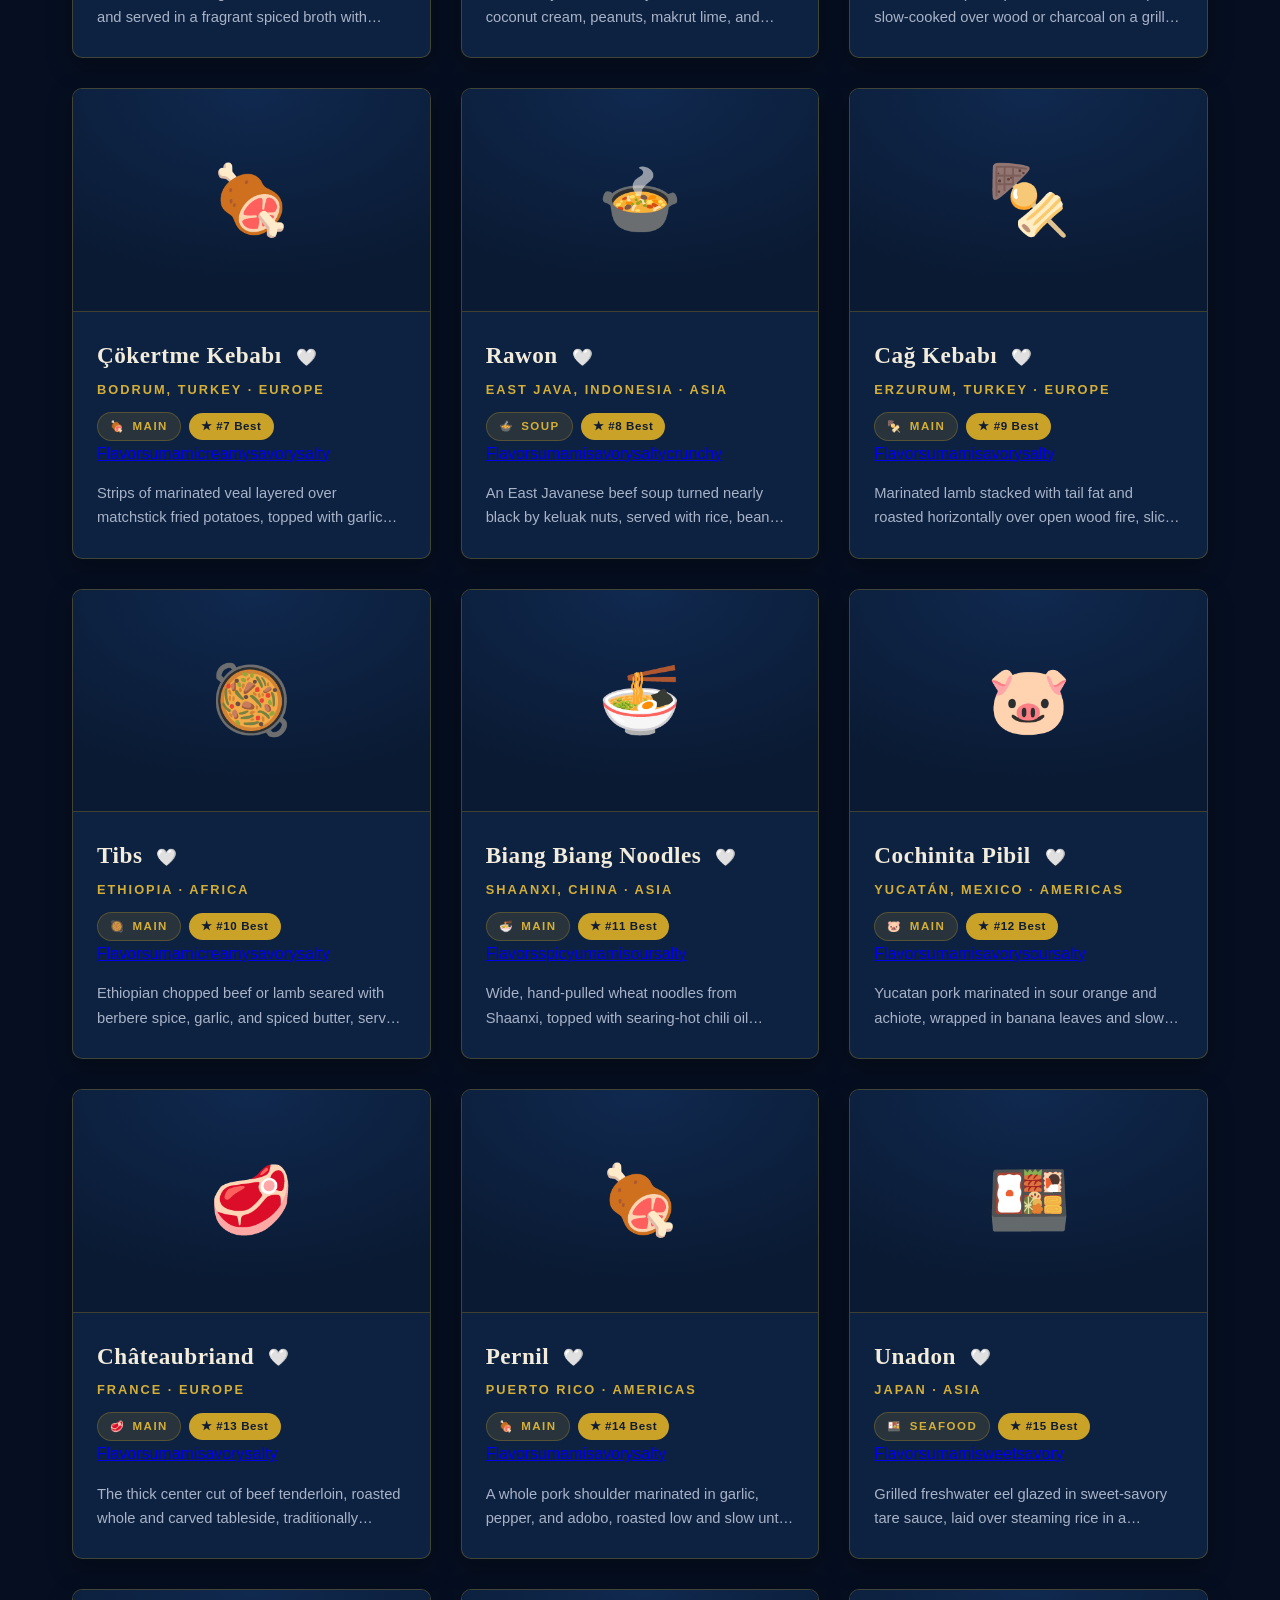
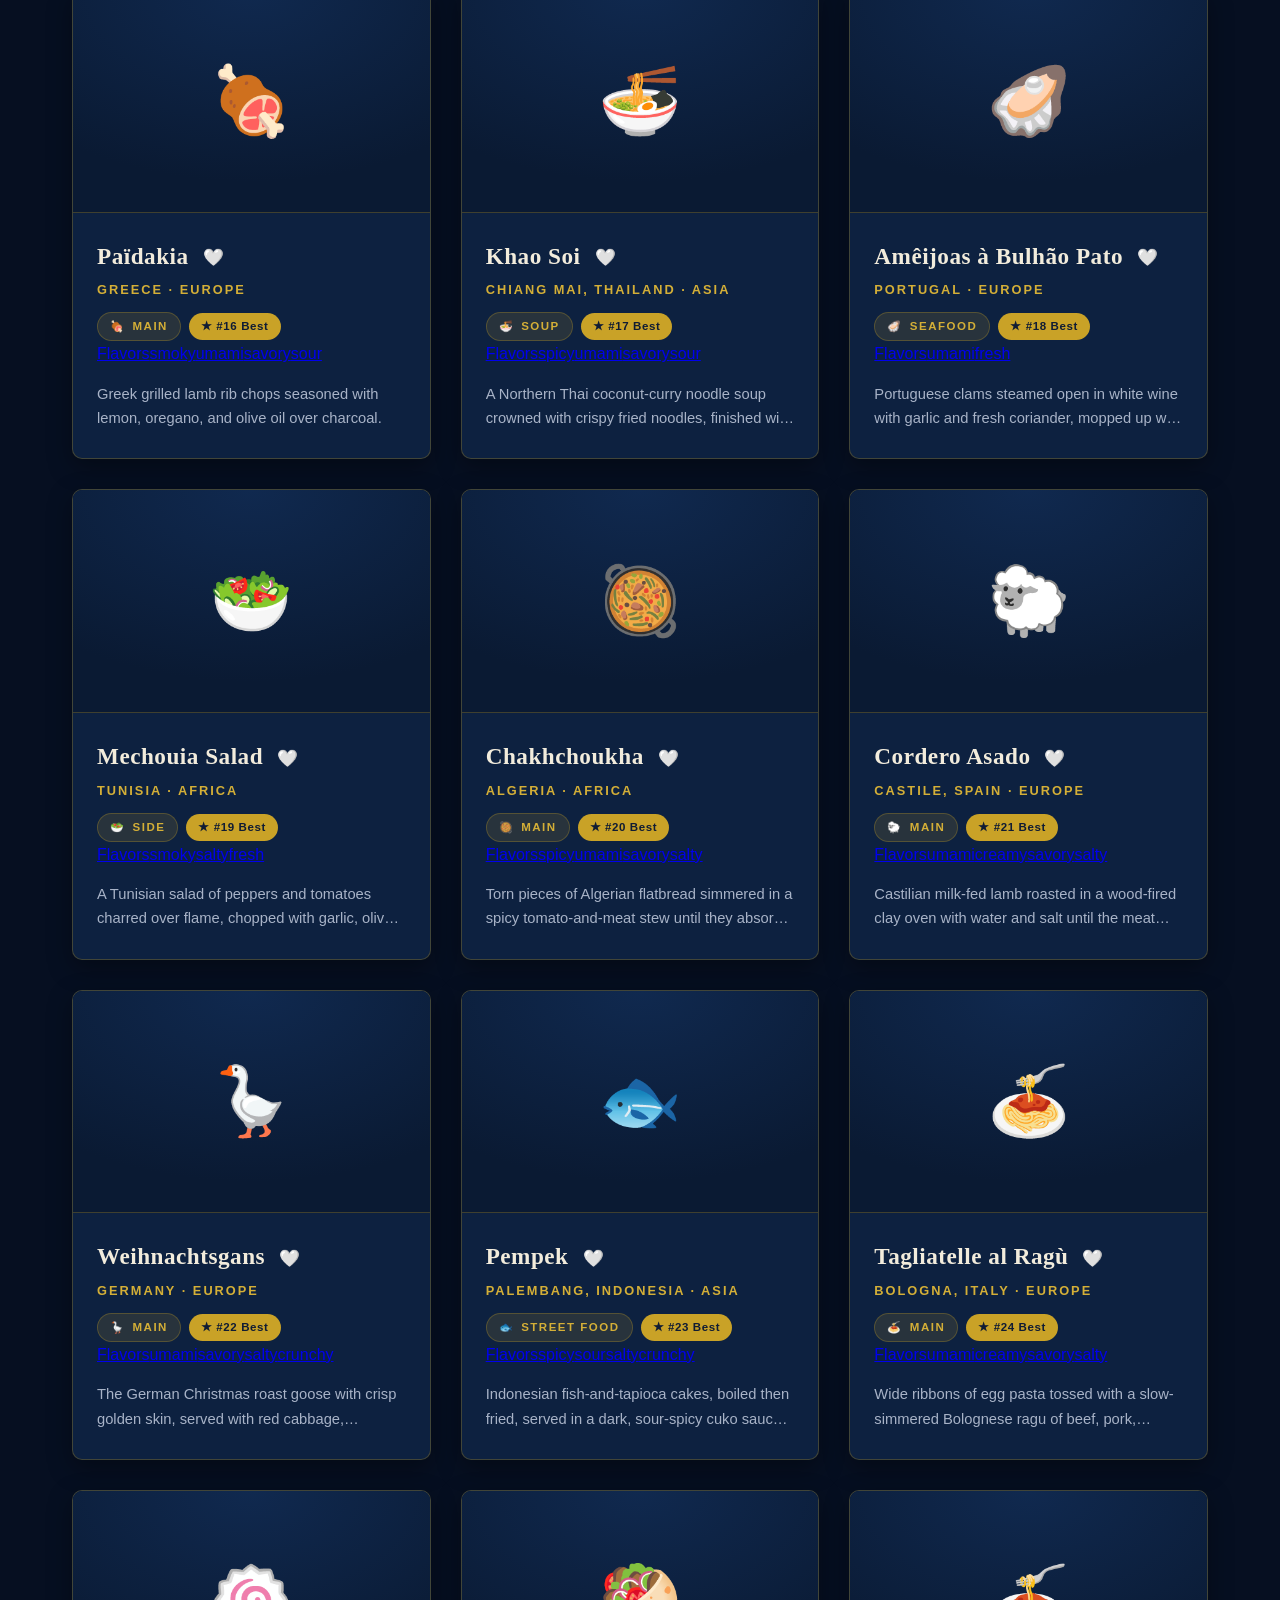
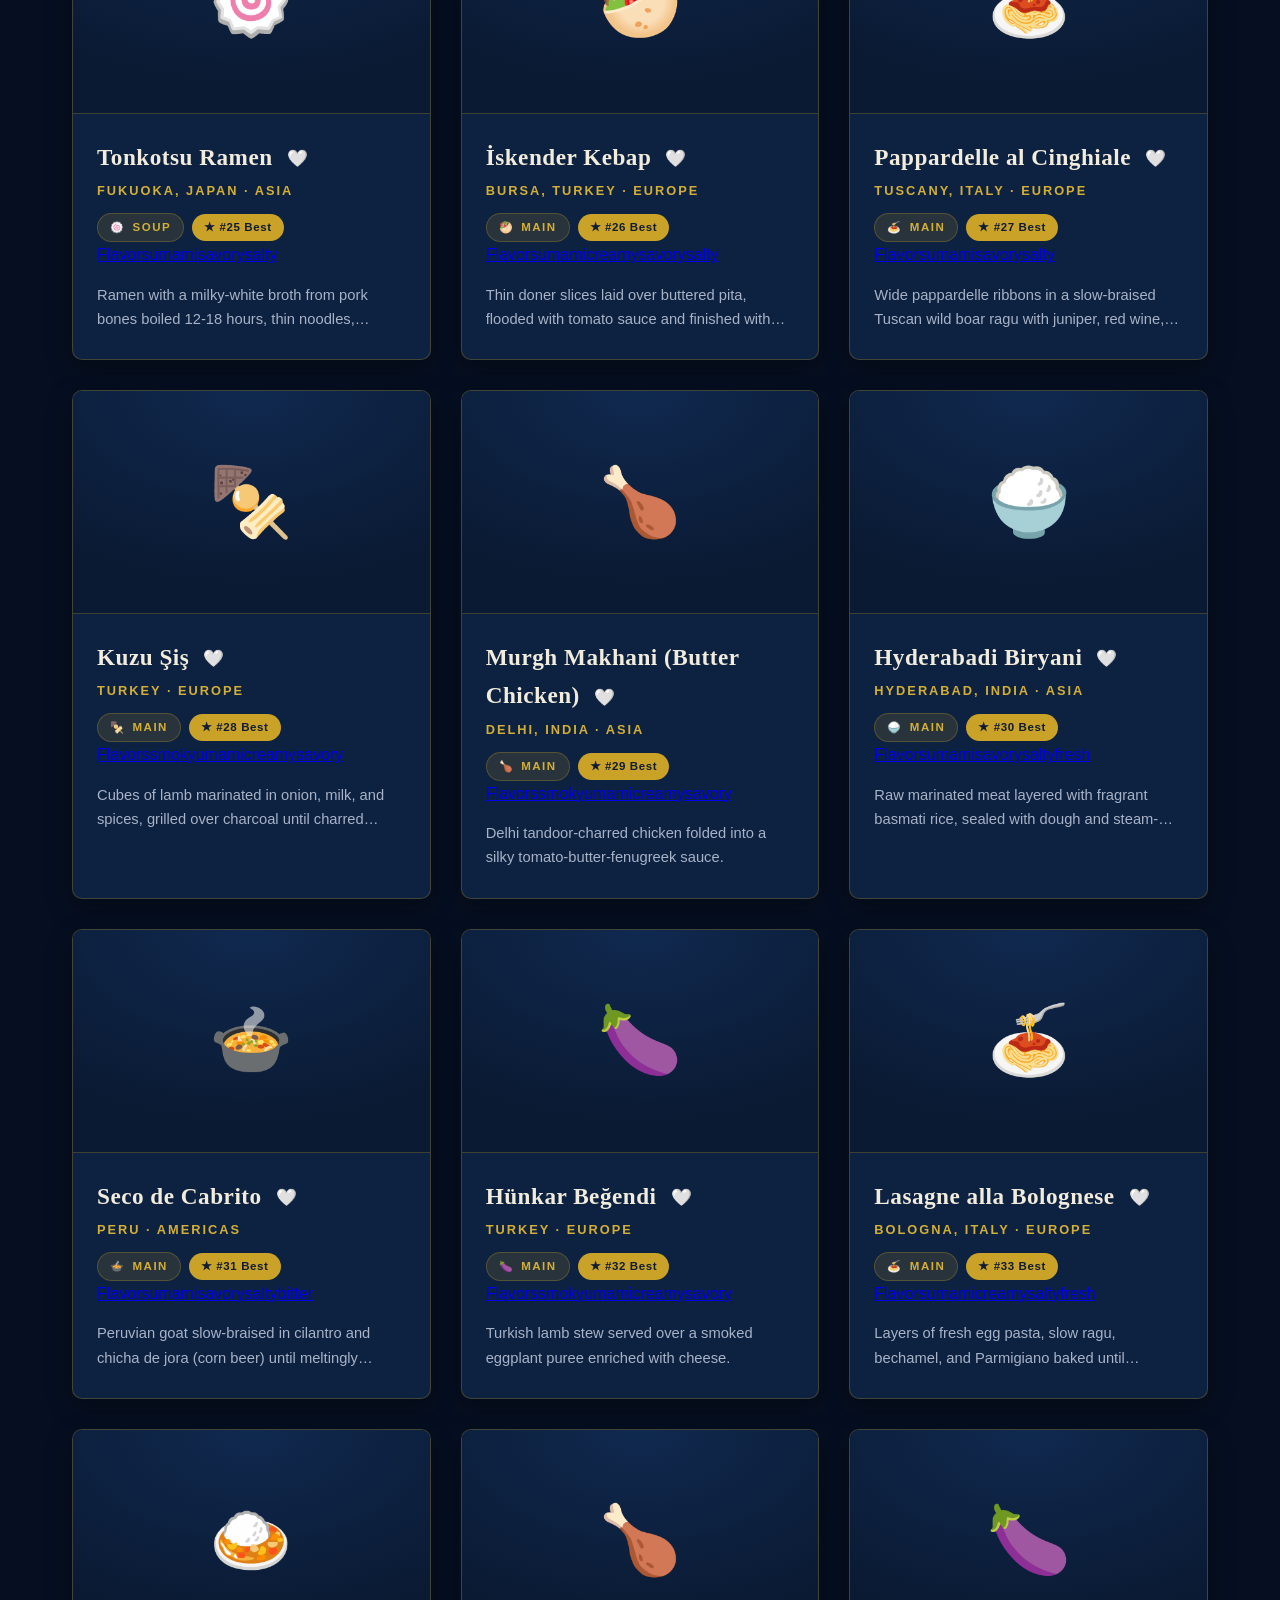
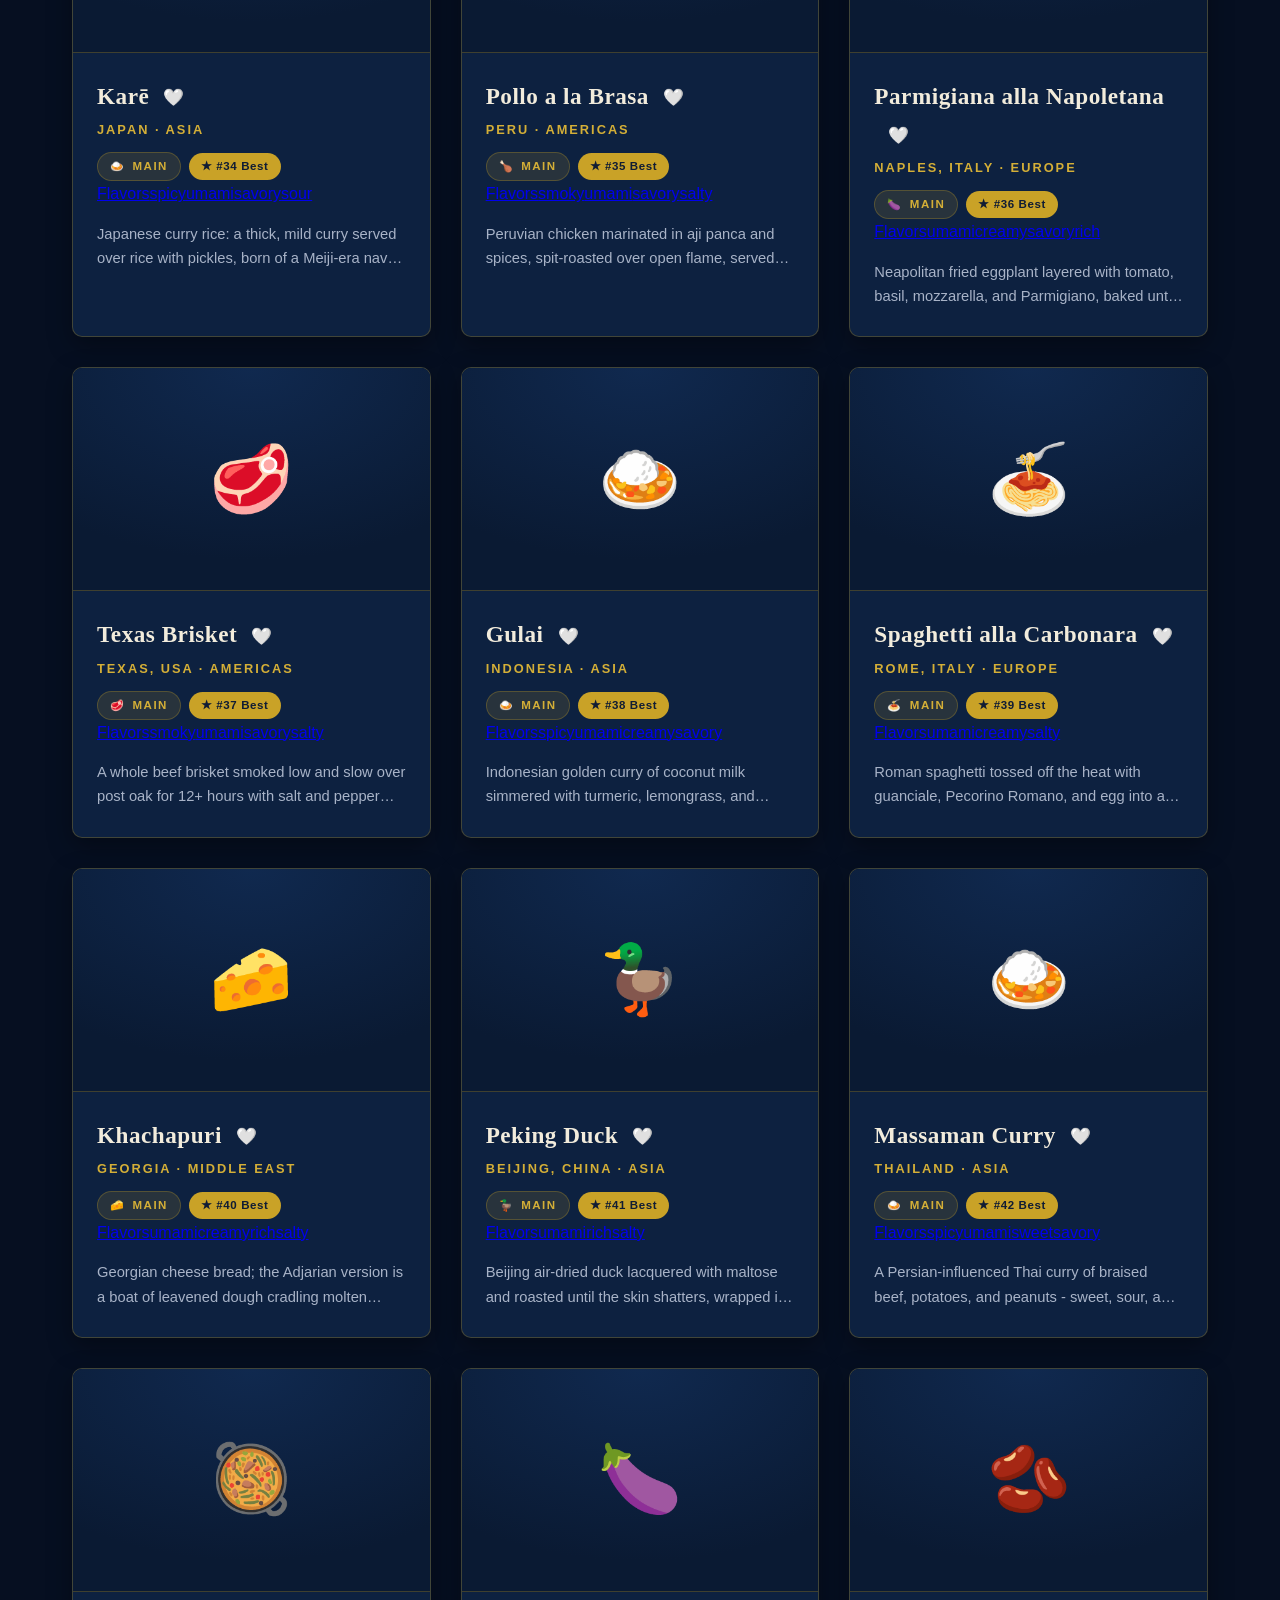
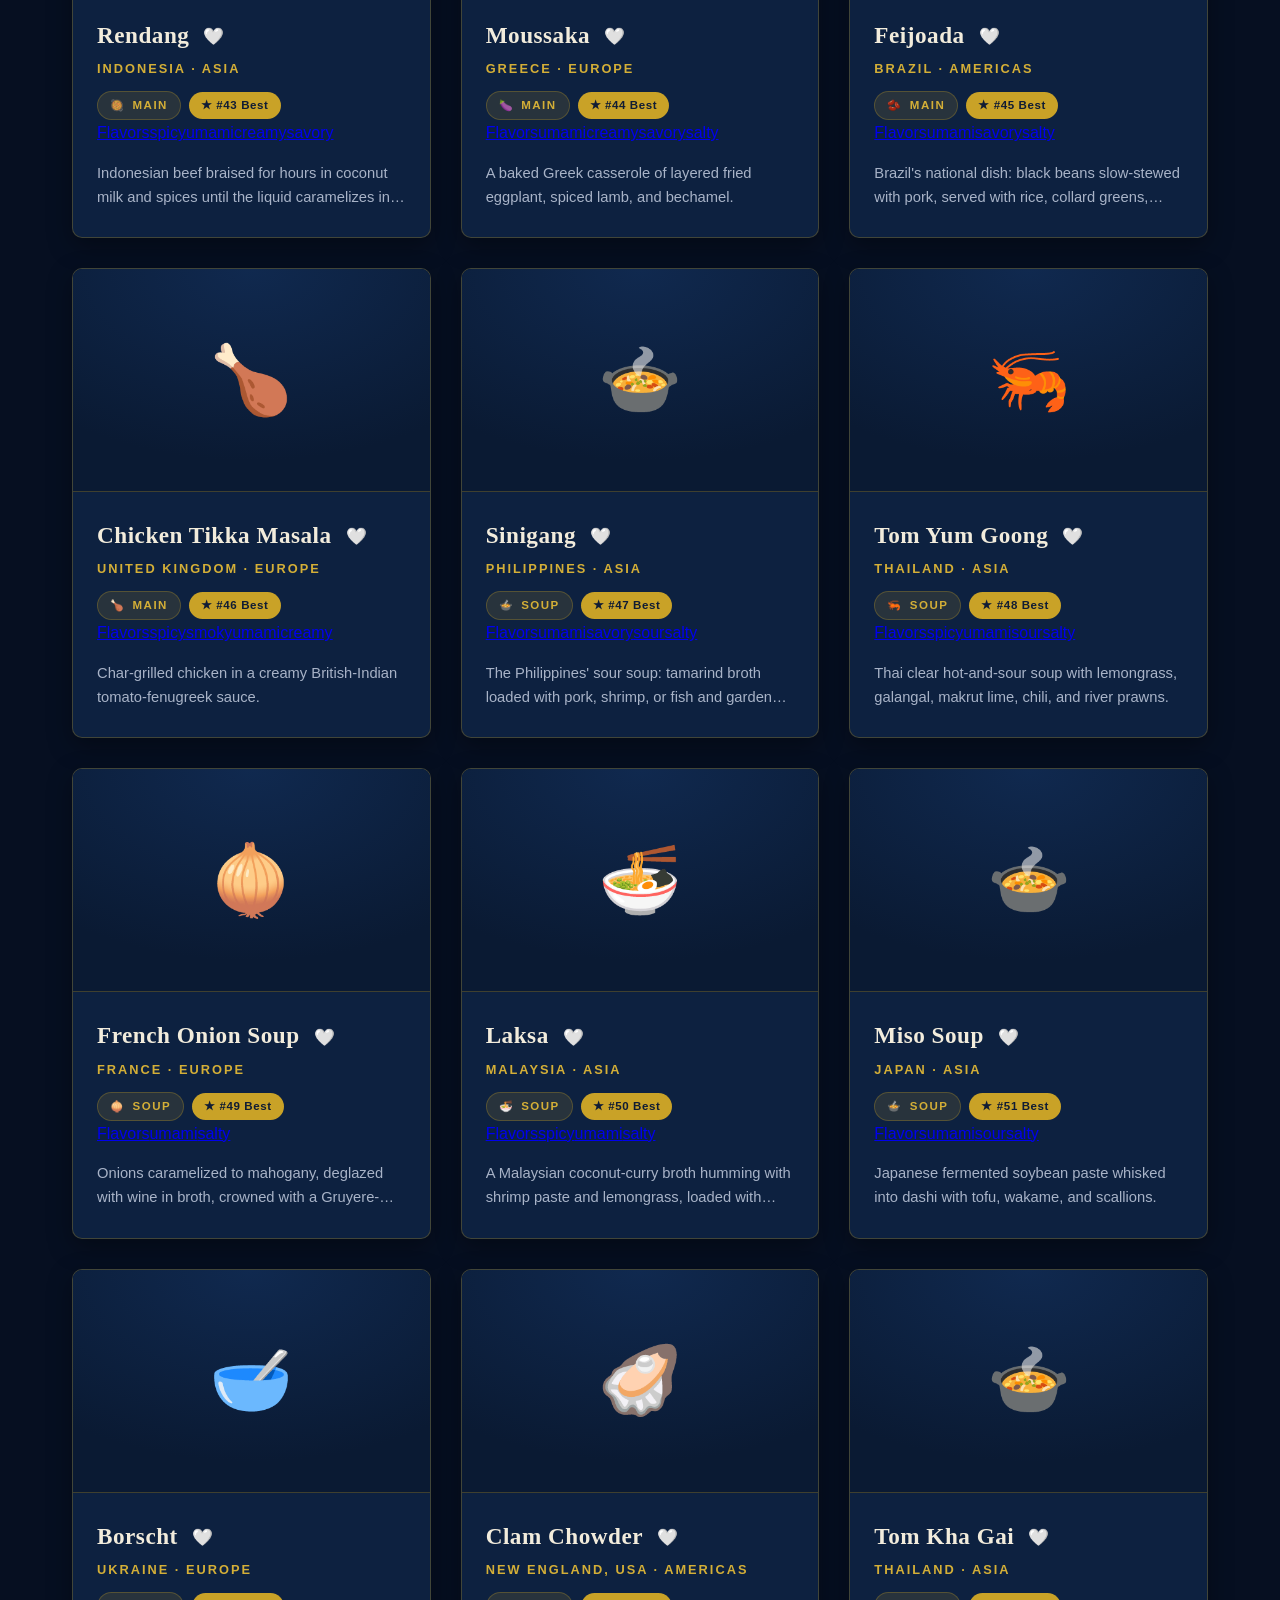
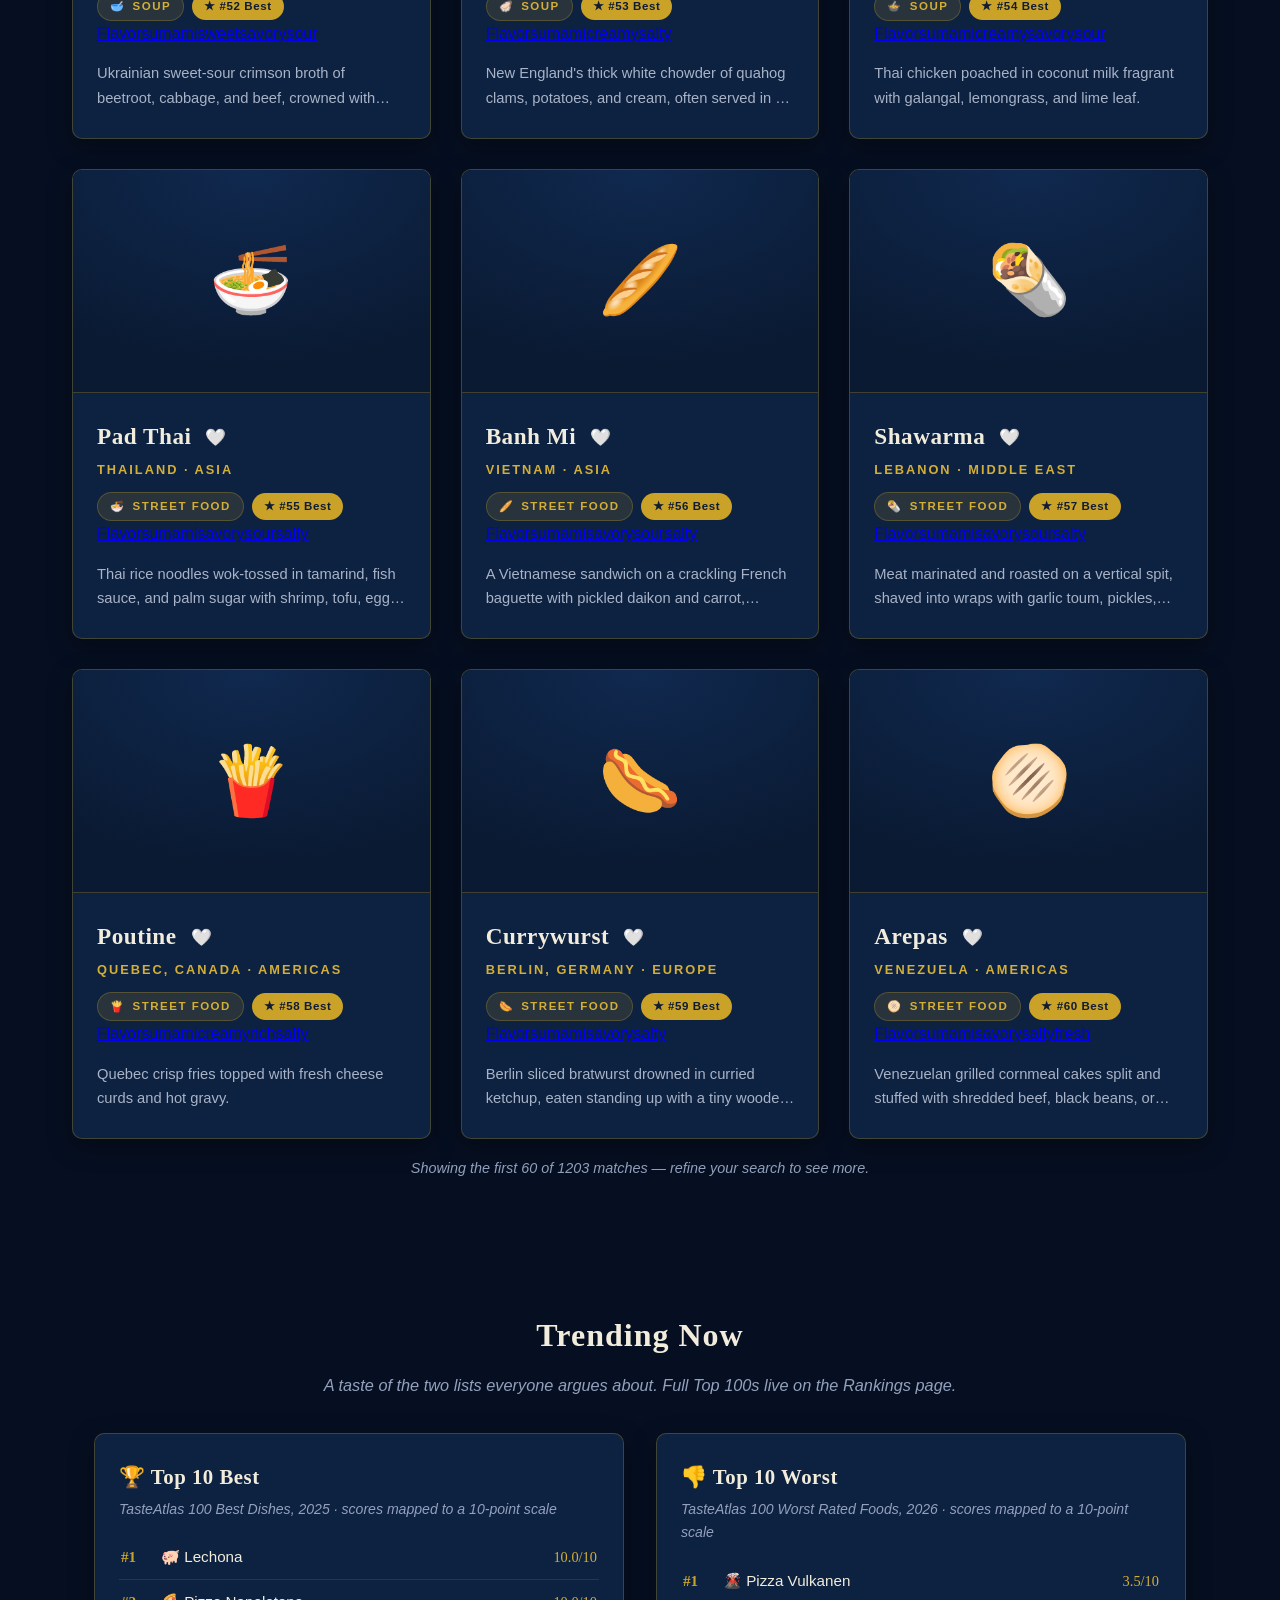
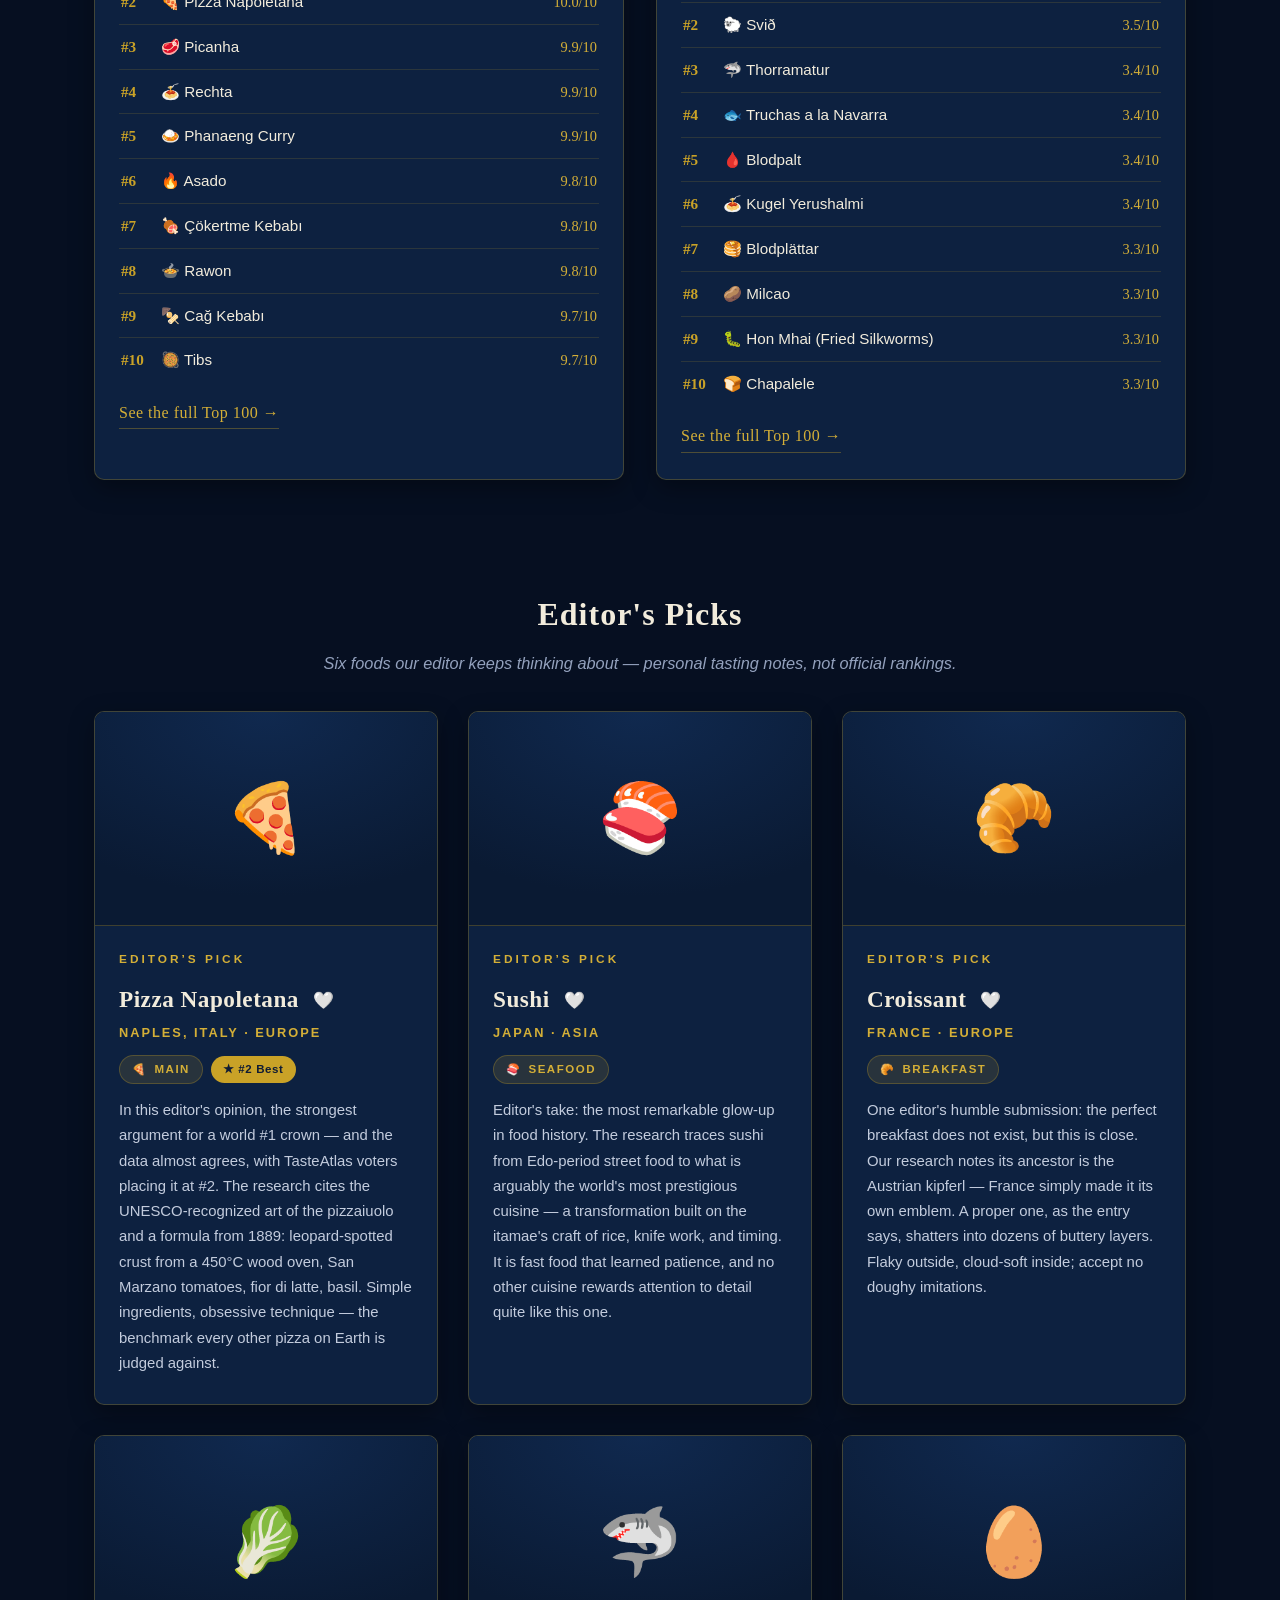
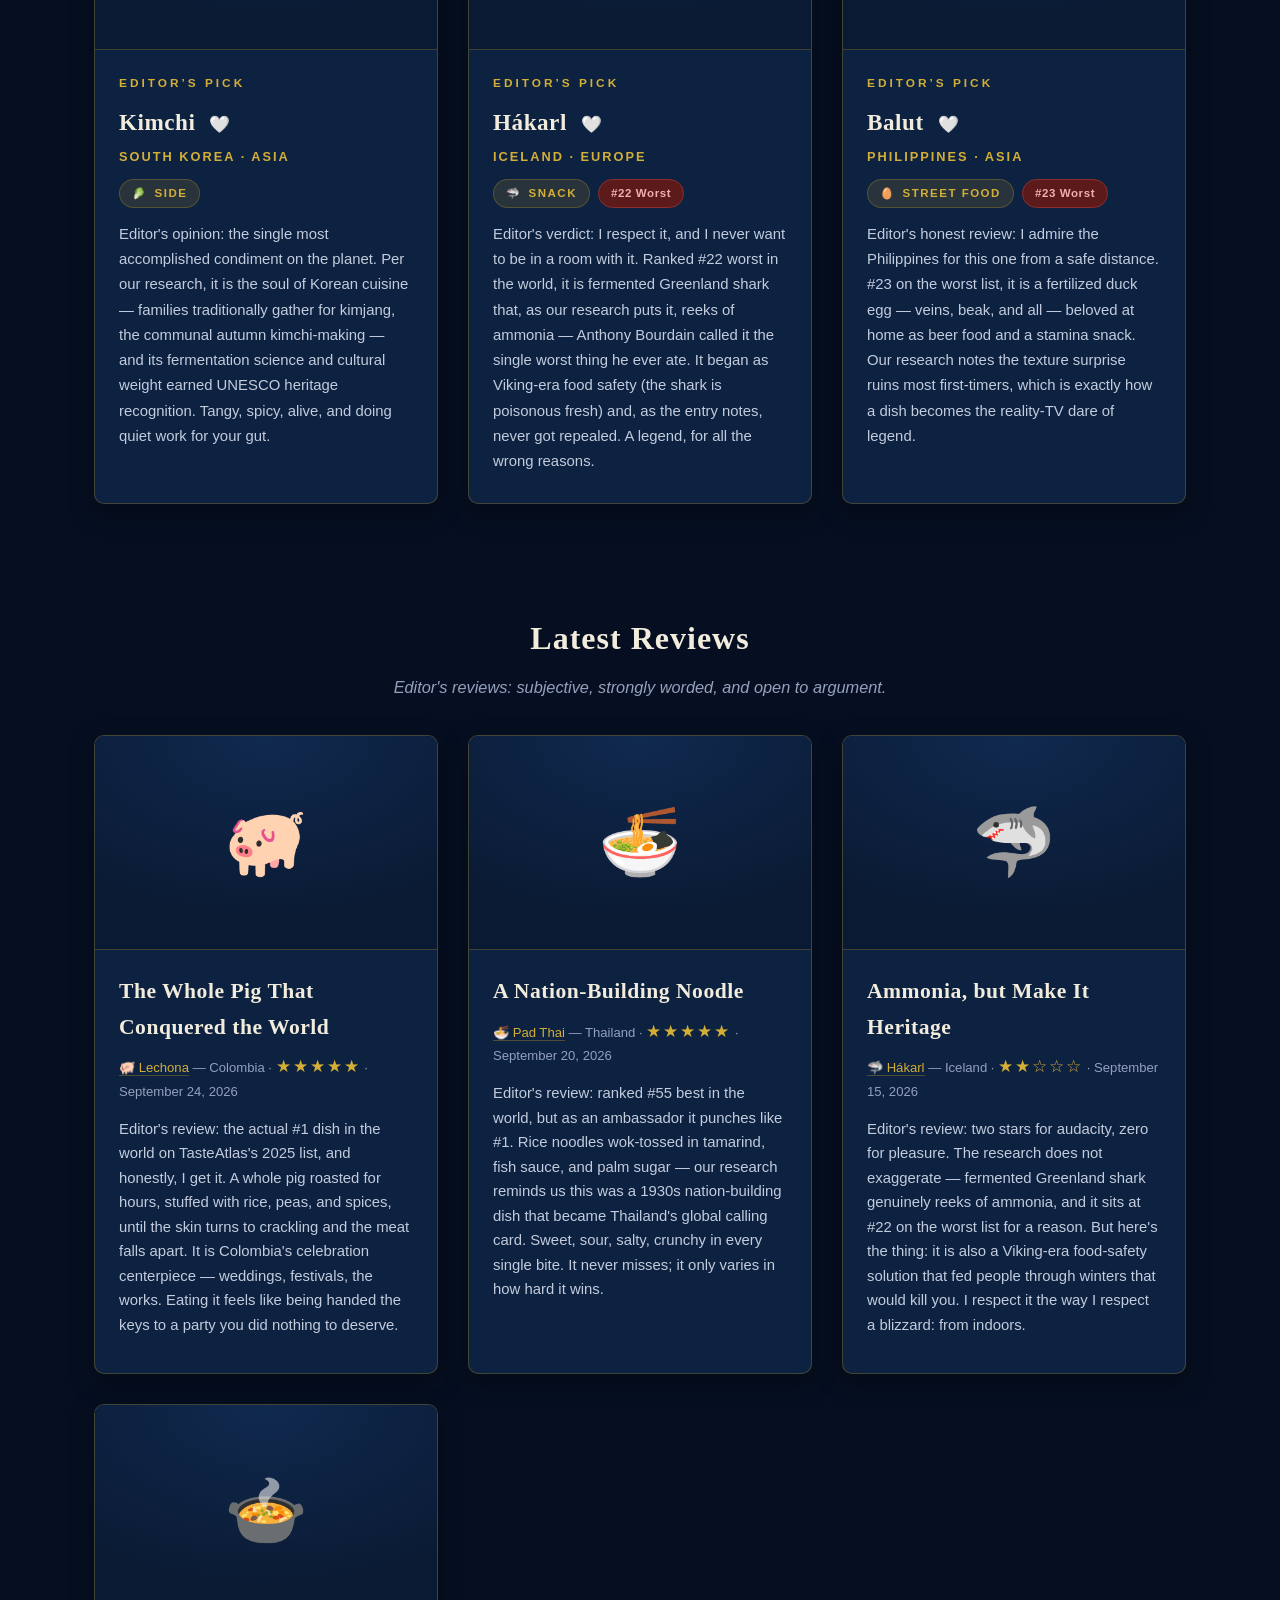
==== commit e5d6f9dc: "Add index.html" ====
--- a/index.html
+++ b/index.html
@@ -76,18 +76,34 @@
 
 <nav class="site-nav" aria-label="Site navigation">
   <a href="index.html" class="current">Home</a><span class="nav-divider" aria-hidden="true">◆</span>
-  <a href="rankings.html">Rankings</a><span class="nav-divider" aria-hidden="true">◆</span>
-  <a href="tops.html">Category Tops</a><span class="nav-divider" aria-hidden="true">◆</span>
-  <a href="categories.html">Categories</a><span class="nav-divider" aria-hidden="true">◆</span>
-  <a href="map.html">Flavor Map</a><span class="nav-divider" aria-hidden="true">◆</span>
-  <a href="tree.html">Food Trees</a><span class="nav-divider" aria-hidden="true">◆</span>
-  <a href="community.html">Community</a><span class="nav-divider" aria-hidden="true">◆</span>
-  <a href="about.html">About</a><span class="nav-divider" aria-hidden="true">◆</span>
-  <a href="contact.html">Contact</a><span class="nav-divider" aria-hidden="true">◆</span>
-  <a href="cookbook.html">Cookbook</a><span class="nav-divider" aria-hidden="true">◆</span>
-  <a href="shelf.html">My Shelf</a><span class="nav-divider" aria-hidden="true">◆</span>
+  <div class="nav-group">
+    <button type="button" class="nav-group-btn" aria-haspopup="true" aria-expanded="false">Explore <span class="nav-caret" aria-hidden="true">▾</span></button>
+    <div class="nav-menu" role="menu" aria-label="Explore">
+      <a href="rankings.html" role="menuitem">Rankings</a>
+      <a href="tops.html" role="menuitem">Category Tops</a>
+      <a href="categories.html" role="menuitem">Categories</a>
+      <a href="map.html" role="menuitem">Flavor Map</a>
+      <a href="tree.html" role="menuitem">Food Trees</a>
+    </div>
+  </div><span class="nav-divider" aria-hidden="true">◆</span>
+  <div class="nav-group">
+    <button type="button" class="nav-group-btn" aria-haspopup="true" aria-expanded="false">Community <span class="nav-caret" aria-hidden="true">▾</span></button>
+    <div class="nav-menu" role="menu" aria-label="Community">
+      <a href="community.html" role="menuitem">Community</a>
+      <a href="shelf.html" role="menuitem">My Shelf</a>
+      <a href="cookbook.html" role="menuitem">Cookbook</a>
+    </div>
+  </div><span class="nav-divider" aria-hidden="true">◆</span>
+  <div class="nav-group">
+    <button type="button" class="nav-group-btn" aria-haspopup="true" aria-expanded="false">Help <span class="nav-caret" aria-hidden="true">▾</span></button>
+    <div class="nav-menu" role="menu" aria-label="Help">
+      <a href="#" id="sage-nav-link" role="menuitem">🧑‍🍳 Ask Sage</a>
+      <a href="#" id="tour-nav-link" role="menuitem">Take the Tour</a>
+      <a href="about.html" role="menuitem">About</a>
+      <a href="contact.html" role="menuitem">Contact</a>
+    </div>
+  </div><span class="nav-divider" aria-hidden="true">◆</span>
   <a href="settings.html">Settings</a><span class="nav-divider" aria-hidden="true">◆</span>
-  <a href="#" id="sage-nav-link">🧑‍🍳 Ask Sage</a><span class="nav-divider" aria-hidden="true">◆</span>
   <a href="settings.html" class="account-chip">Sign in</a>
 </nav>
 
@@ -142,11 +158,11 @@
     <button id="surpriseBtn" class="gold-btn">Surprise me</button>
   </div>
   <div class="chip-group">
-    <span class="chip-label">Category</span>
+    <span class="chip-label">Category —</span>
     <div class="chips" id="searchCatChips"></div>
   </div>
   <div class="chip-group">
-    <span class="chip-label">Region</span>
+    <span class="chip-label">Region —</span>
     <div class="chips" id="searchRegionChips"></div>
   </div>
   <p class="result-count" id="searchCount"></p>
@@ -217,7 +233,6 @@
 <script src="tour.js"></script>
 <script src="theme.js"></script>
 <script src="cookbook.js"></script>
-<script src="fotd.js"></script>
 <script src="assistant.js"></script>
 <script src="cursor-glow.js"></script>
 <script src="search-plus.js"></script>
@@ -263,12 +278,14 @@
   }
 
   function cardHTML(f) {
+    var flavors = flavorPillsHTML(f.name);
     return '<article class="card food-card" data-food-name="' + escAttr(f.name) + '">'
       + mediaHTML(f)
       + '<div class="food-card-body">'
       + '<h3>' + f.name + '</h3>'
       + '<div class="origin">' + f.origin + ' · ' + f.region + '</div>'
       + '<div class="cat-row">' + catTagHTML(f) + rankBadge(f) + '</div>'
+      + (flavors ? '<a class="flavor-line" href="map.html" title="See it on the Flavor Map">' + flavors + '</a>' : '')
       + '<p class="food-card-def">' + f.definition + '</p>'
       + '</div></article>';
   }
@@ -390,8 +407,65 @@
     }).join("");
   }
 
-  /* Featured Dish — mirrors the deterministic Food of the Day pick from
-   * fotd.js (days since 2026-01-01 UTC, mod FOODS.length) so both agree. */
+  /* Food of the Day — deterministic pick: days since 2026-01-01 UTC,
+   * mod FOODS.length, so every visitor sees the same dish each day.
+   * Renders a compact teaser card first; clicking expands it in place
+   * into the full showcase. Clicking again (or the ×) collapses it. */
+  var fotdFood = null;
+  var fotdExpanded = false;
+
+  function flavorPillsHTML(name) {
+    var t = (window.FOOD_TASTES || {})[name];
+    if (!t || !t.tags || !t.tags.length) return "";
+    var tags = t.tags.slice(0, 4).map(function (tag) {
+      return '<span class="flavor-pill">' + tag + '</span>';
+    }).join("");
+    return '<span class="flavor-label">Flavors</span>' + tags;
+  }
+
+  function fotdWeekday() {
+    return new Date().toLocaleDateString("en-US", { weekday: "long", month: "long", day: "numeric" });
+  }
+
+  function renderFotdTeaser() {
+    var f = fotdFood;
+    var url = photoURLFor(f);
+    var thumb = url
+      ? '<img class="fotd-teaser-photo" src="' + escAttr(url) + '" alt="" loading="lazy" onerror="this.remove()">'
+      : "";
+    return '<article class="fotd-teaser" id="fotdCard" role="button" tabindex="0" aria-expanded="false" aria-label="Reveal today\u2019s dish">'
+      + '<div class="fotd-teaser-media"><div class="emoji-tile" aria-hidden="true">' + f.emoji + '</div>' + thumb + '</div>'
+      + '<div class="fotd-teaser-body">'
+      + '<p class="kicker">Food of the Day · ' + fotdWeekday() + '</p>'
+      + '<h3>' + f.name + '</h3>'
+      + '<p class="fotd-reveal-hint">Tap to reveal <span aria-hidden="true">▾</span></p>'
+      + '<p class="fotd-comeback">Next dish in <span id="fotdCountdown">…</span></p>'
+      + '</div></article>';
+  }
+
+  function renderFotdShowcase() {
+    var f = fotdFood;
+    var url = photoURLFor(f);
+    var media = url
+      ? '<img class="fotd-showcase-photo" src="' + escAttr(url) + '" alt="Photo of ' + escAttr(f.name) + '" loading="lazy" onerror="this.remove()">'
+      : '<div class="emoji-tile fotd-showcase-emoji" aria-hidden="true">' + f.emoji + '</div>';
+    var flavors = flavorPillsHTML(f.name);
+    return '<article class="fotd-showcase" id="fotdCard">'
+      + '<button type="button" class="fotd-collapse" id="fotdCollapse" aria-label="Collapse today\u2019s dish">×</button>'
+      + '<div class="fotd-showcase-media">' + media + '</div>'
+      + '<div class="fotd-showcase-body">'
+      + '<p class="kicker">Food of the Day · ' + fotdWeekday() + '</p>'
+      + '<h2>' + f.name + '</h2>'
+      + '<div class="origin">' + f.origin + ' · ' + f.region + '</div>'
+      + '<div class="cat-row">' + catTagHTML(f) + rankBadge(f) + '</div>'
+      + (flavors ? '<a class="flavor-line" href="map.html" title="See it on the Flavor Map">' + flavors + '</a>' : '')
+      + '<p class="featured-note">' + f.definition + '</p>'
+      + '<p class="featured-research"><strong>Why it matters —</strong> ' + f.research + '</p>'
+      + '<p class="fotd-comeback">A new dish every day — come back tomorrow. Next dish in <span id="fotdCountdown">…</span></p>'
+      + '<p class="featured-cta"><a class="gold-btn featured-btn" href="food.html?name=' + encodeURIComponent(f.name) + '">Read the full story</a></p>'
+      + '</div></article>';
+  }
+
   function renderFeatured() {
     var slot = document.getElementById("featured-slot");
     if (!slot || typeof FOODS === "undefined" || !FOODS.length) return;
@@ -399,25 +473,31 @@
     var days = Math.floor((Date.now() - epoch) / 86400000);
     var f = FOODS[((days % FOODS.length) + FOODS.length) % FOODS.length];
     if (!f) return;
-    var weekday = new Date().toLocaleDateString("en-US", { weekday: "long", month: "long", day: "numeric" });
-    var url = photoURLFor(f);
-    var photo = url
-      ? '<img class="featured-photo" src="' + escAttr(url) + '" alt="' + escAttr(f.name) + '" loading="lazy" onerror="this.remove()">'
-      : "";
-    slot.innerHTML =
-      '<article class="featured-spread">'
-      + '<div class="featured-media"><div class="emoji-tile" aria-hidden="true">' + f.emoji + '</div>' + photo + '</div>'
-      + '<div class="featured-body">'
-      + '<p class="kicker">Food of the Day · ' + weekday + '</p>'
-      + '<h2>' + f.name + '</h2>'
-      + '<div class="origin">' + f.origin + ' · ' + f.region + '</div>'
-      + '<div class="cat-row">' + catTagHTML(f) + rankBadge(f) + '</div>'
-      + '<p class="featured-note">' + f.definition + '</p>'
-      + '<p class="featured-research"><strong>Why it matters —</strong> ' + f.research + '</p>'
-      + '<p class="fotd-comeback">A new dish every day — come back tomorrow. Next dish in <span id="fotdCountdown">…</span></p>'
-      + '<p class="featured-cta"><a class="gold-btn featured-btn" href="food.html?name=' + encodeURIComponent(f.name) + '">Read the full story</a></p>'
-      + '</div></article>';
+    fotdFood = f;
+    fotdExpanded = false;
+    slot.innerHTML = renderFotdTeaser();
+    bindFotdToggle();
     startFotdCountdown();
+  }
+
+  function toggleFotd() {
+    var slot = document.getElementById("featured-slot");
+    if (!slot || !fotdFood) return;
+    fotdExpanded = !fotdExpanded;
+    slot.innerHTML = fotdExpanded ? renderFotdShowcase() : renderFotdTeaser();
+    bindFotdToggle();
+    startFotdCountdown();
+  }
+
+  function bindFotdToggle() {
+    var card = document.getElementById("fotdCard");
+    if (!card) return;
+    var close = document.getElementById("fotdCollapse");
+    if (close) close.addEventListener("click", function (e) { e.stopPropagation(); toggleFotd(); });
+    card.addEventListener("click", function () { toggleFotd(); });
+    card.addEventListener("keydown", function (e) {
+      if (e.key === "Enter" || e.key === " ") { e.preventDefault(); toggleFotd(); }
+    });
   }
 
   /* Live countdown to local midnight — a reason to come back tomorrow. */
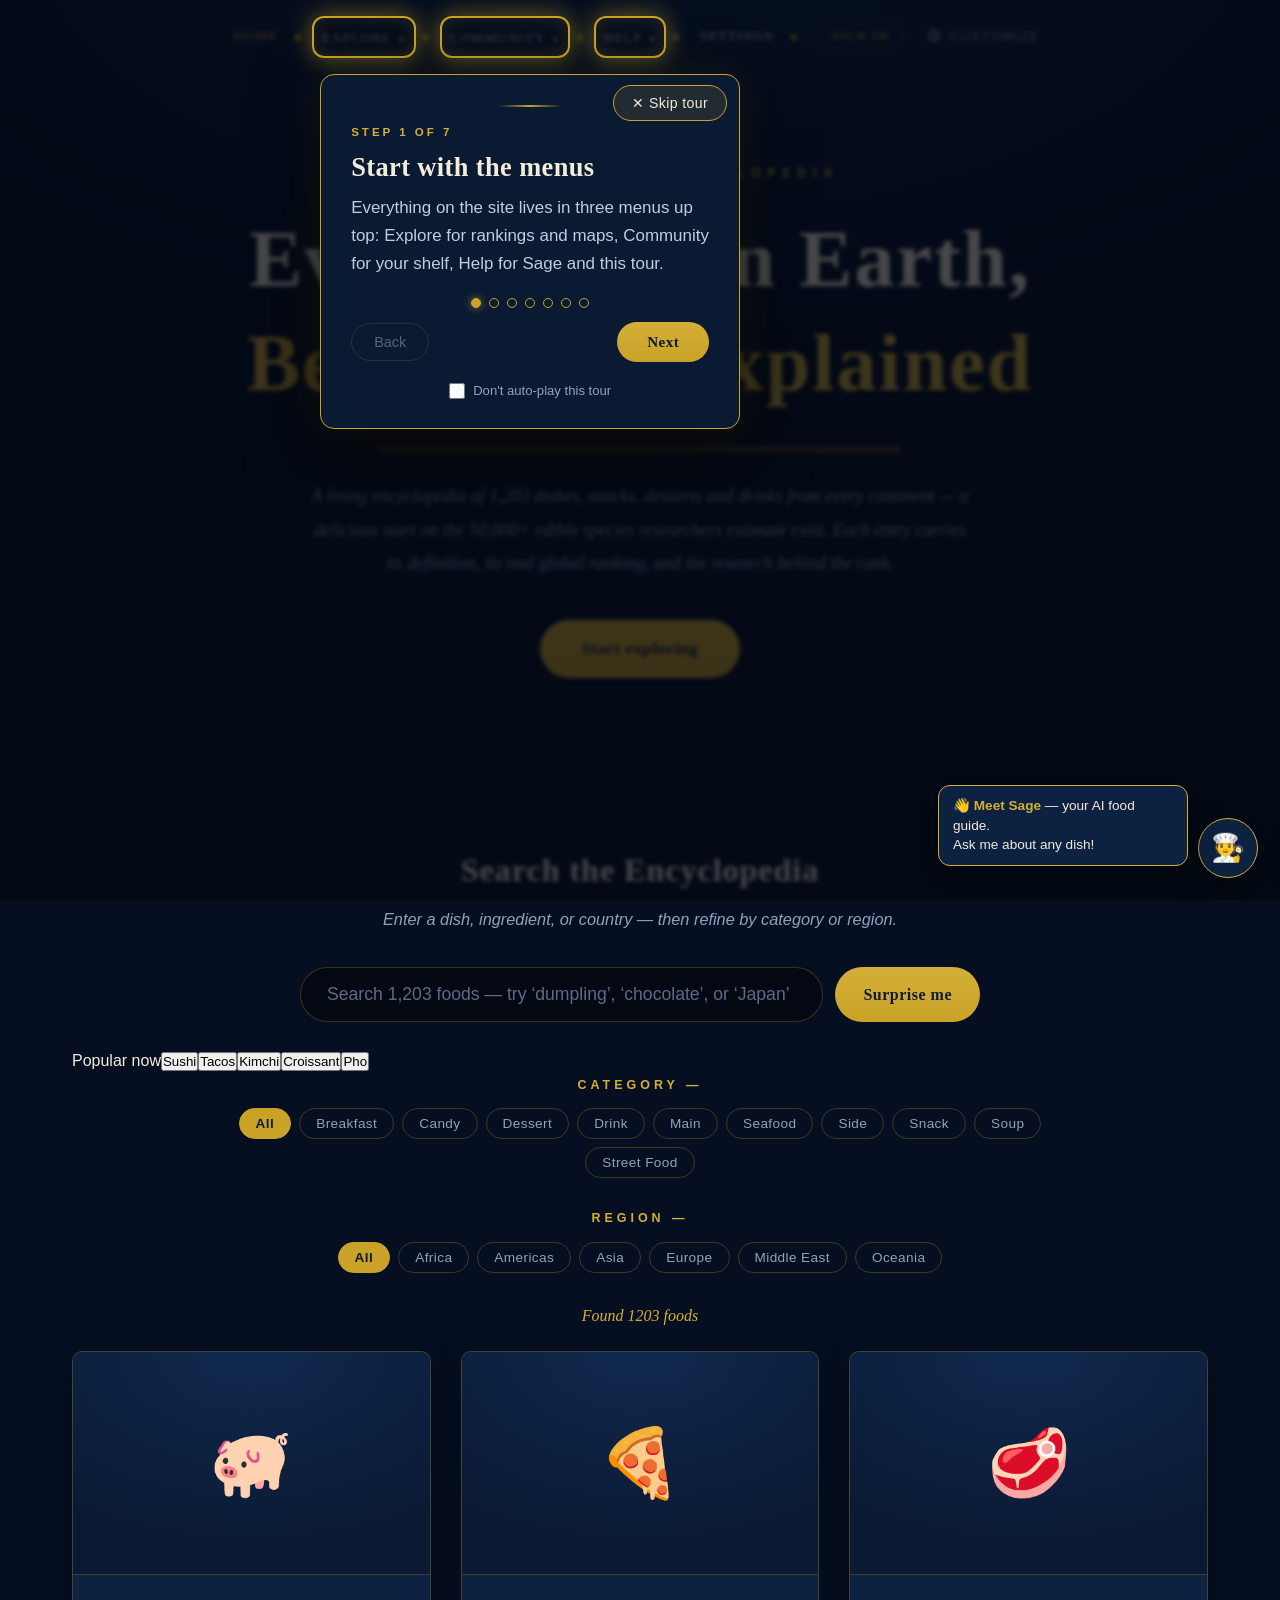
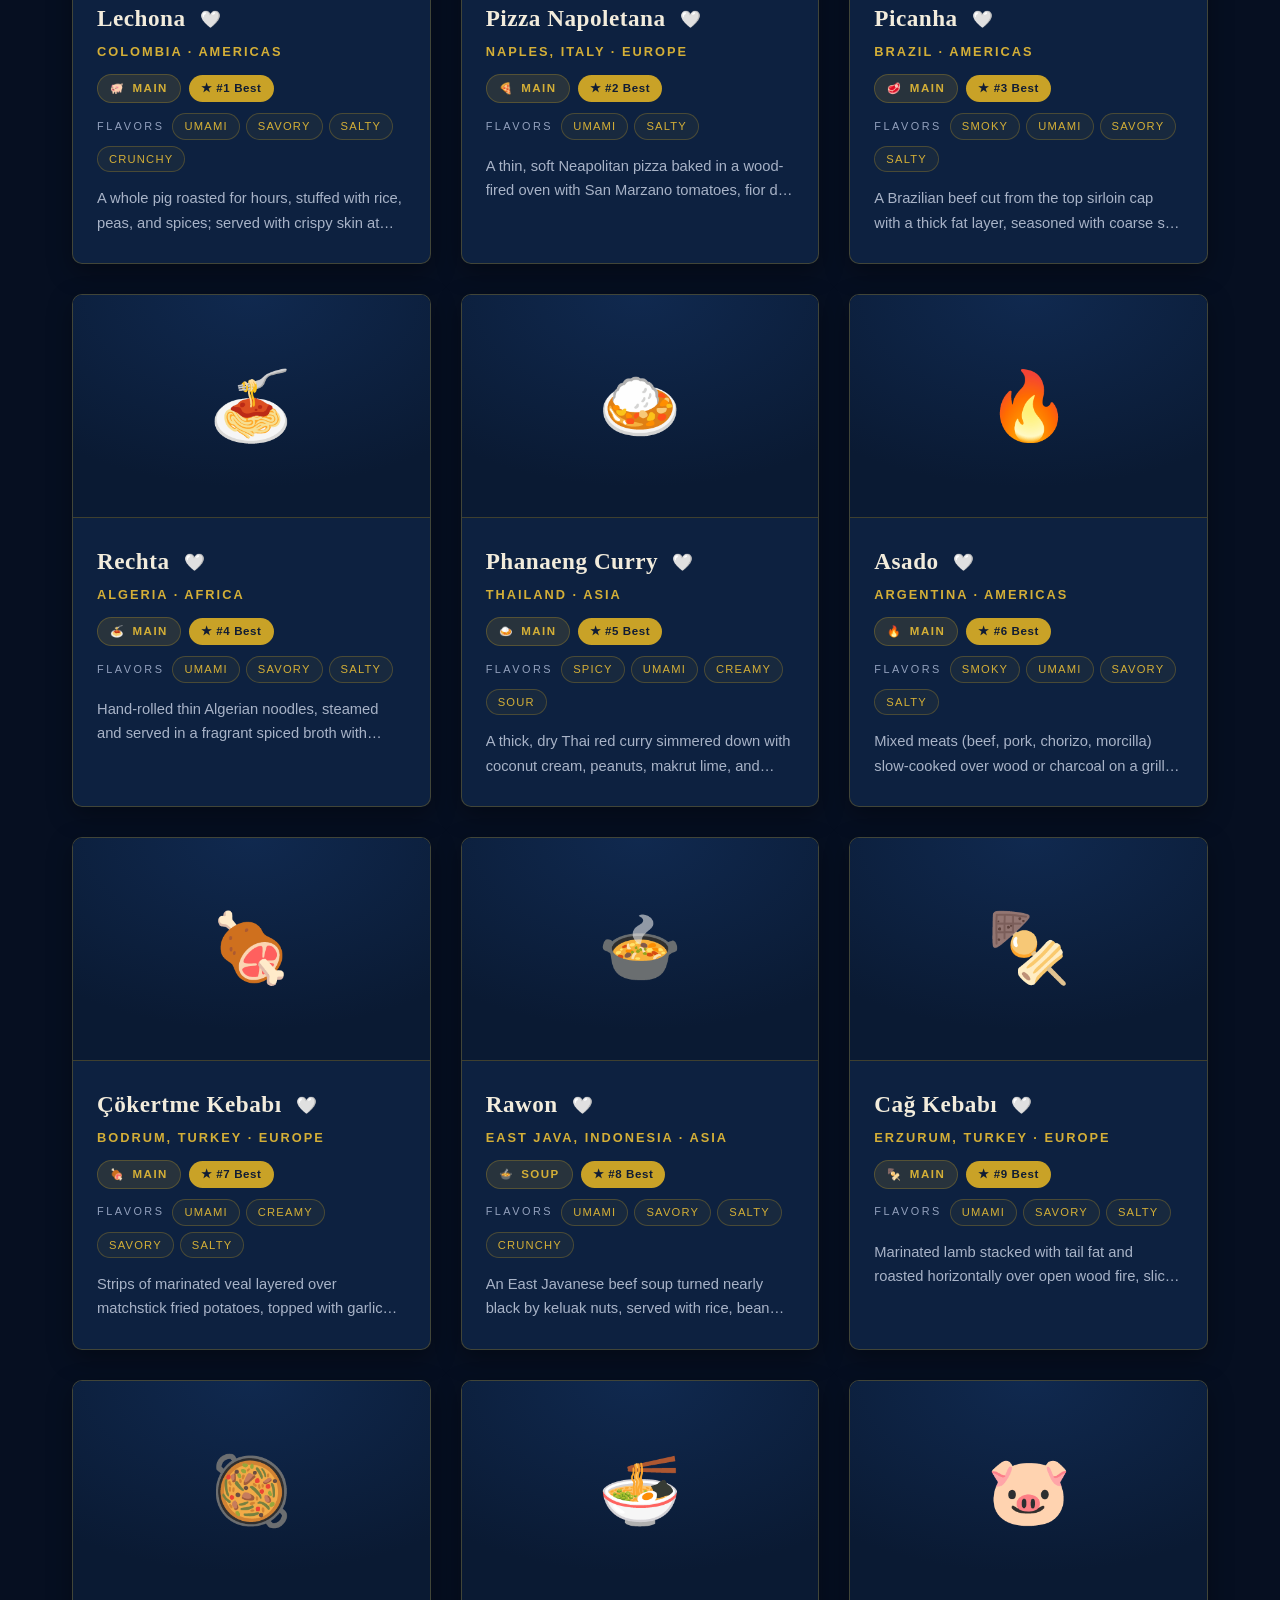
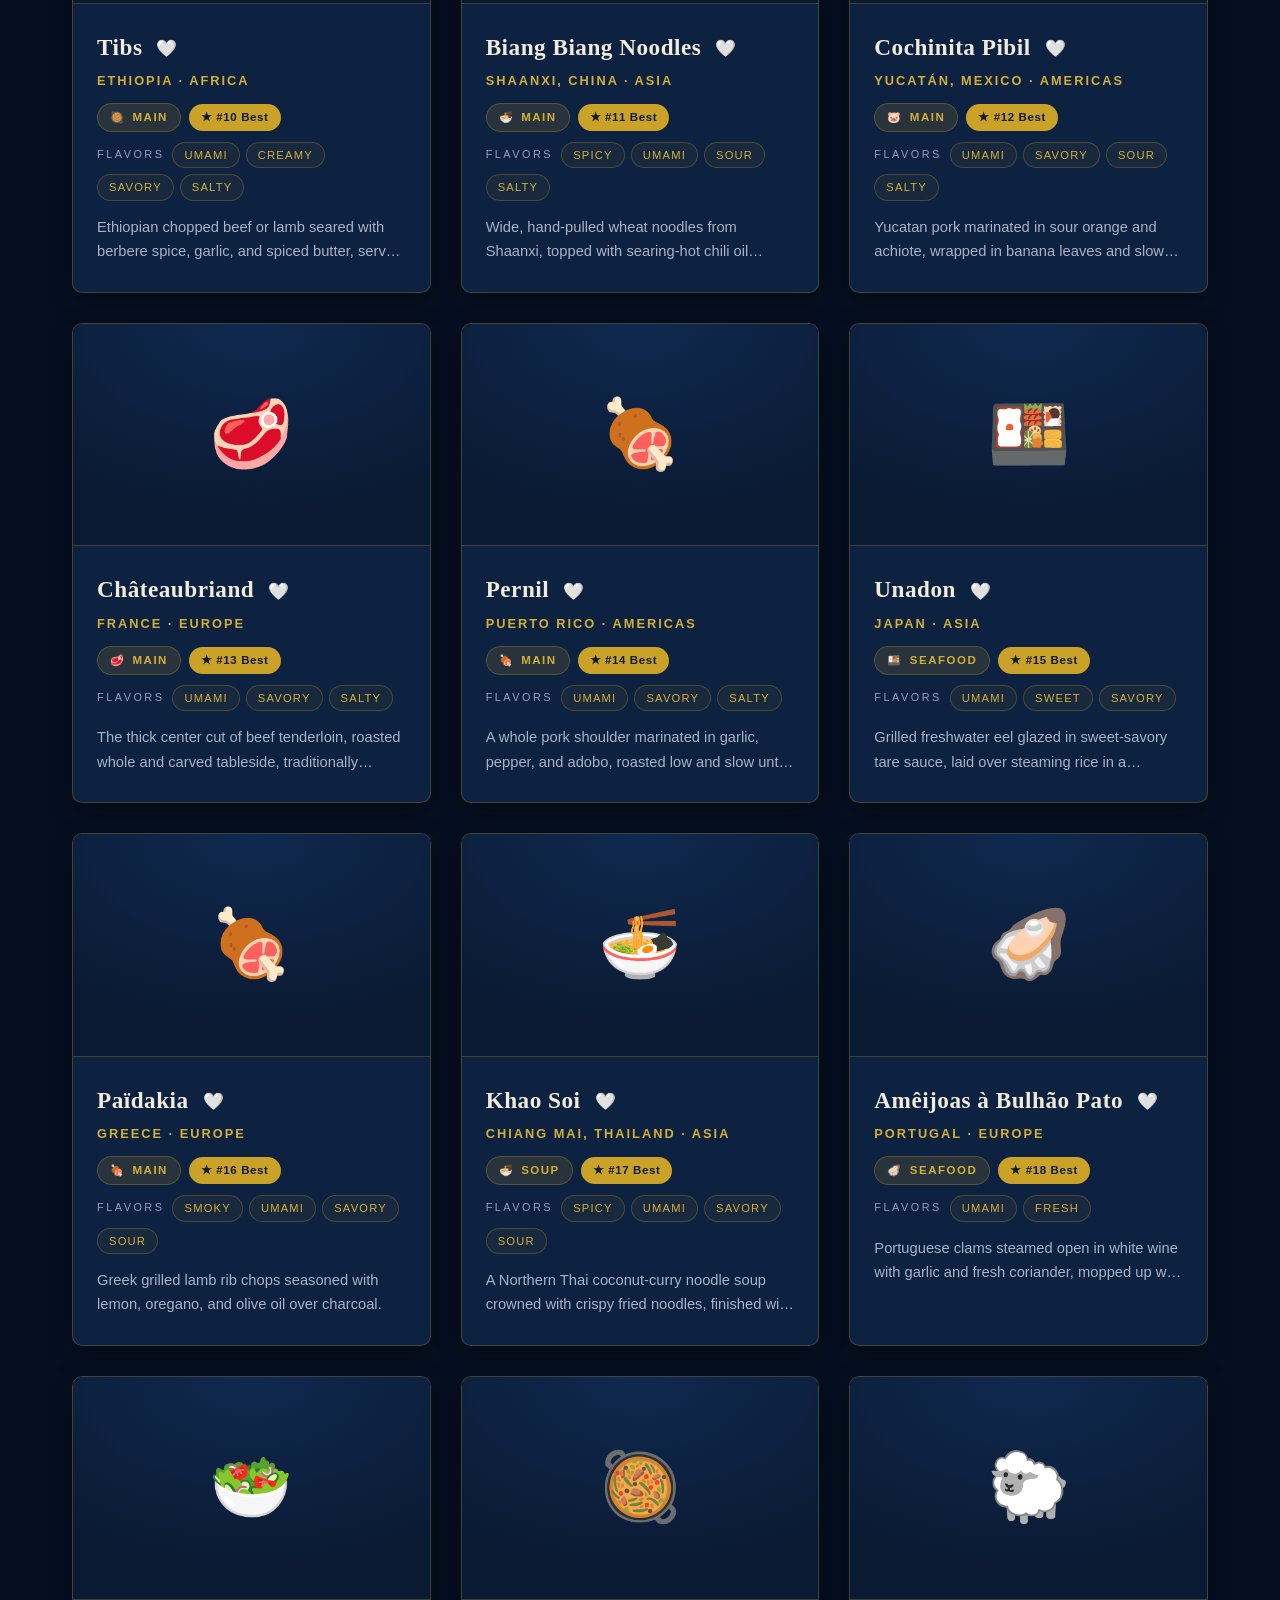
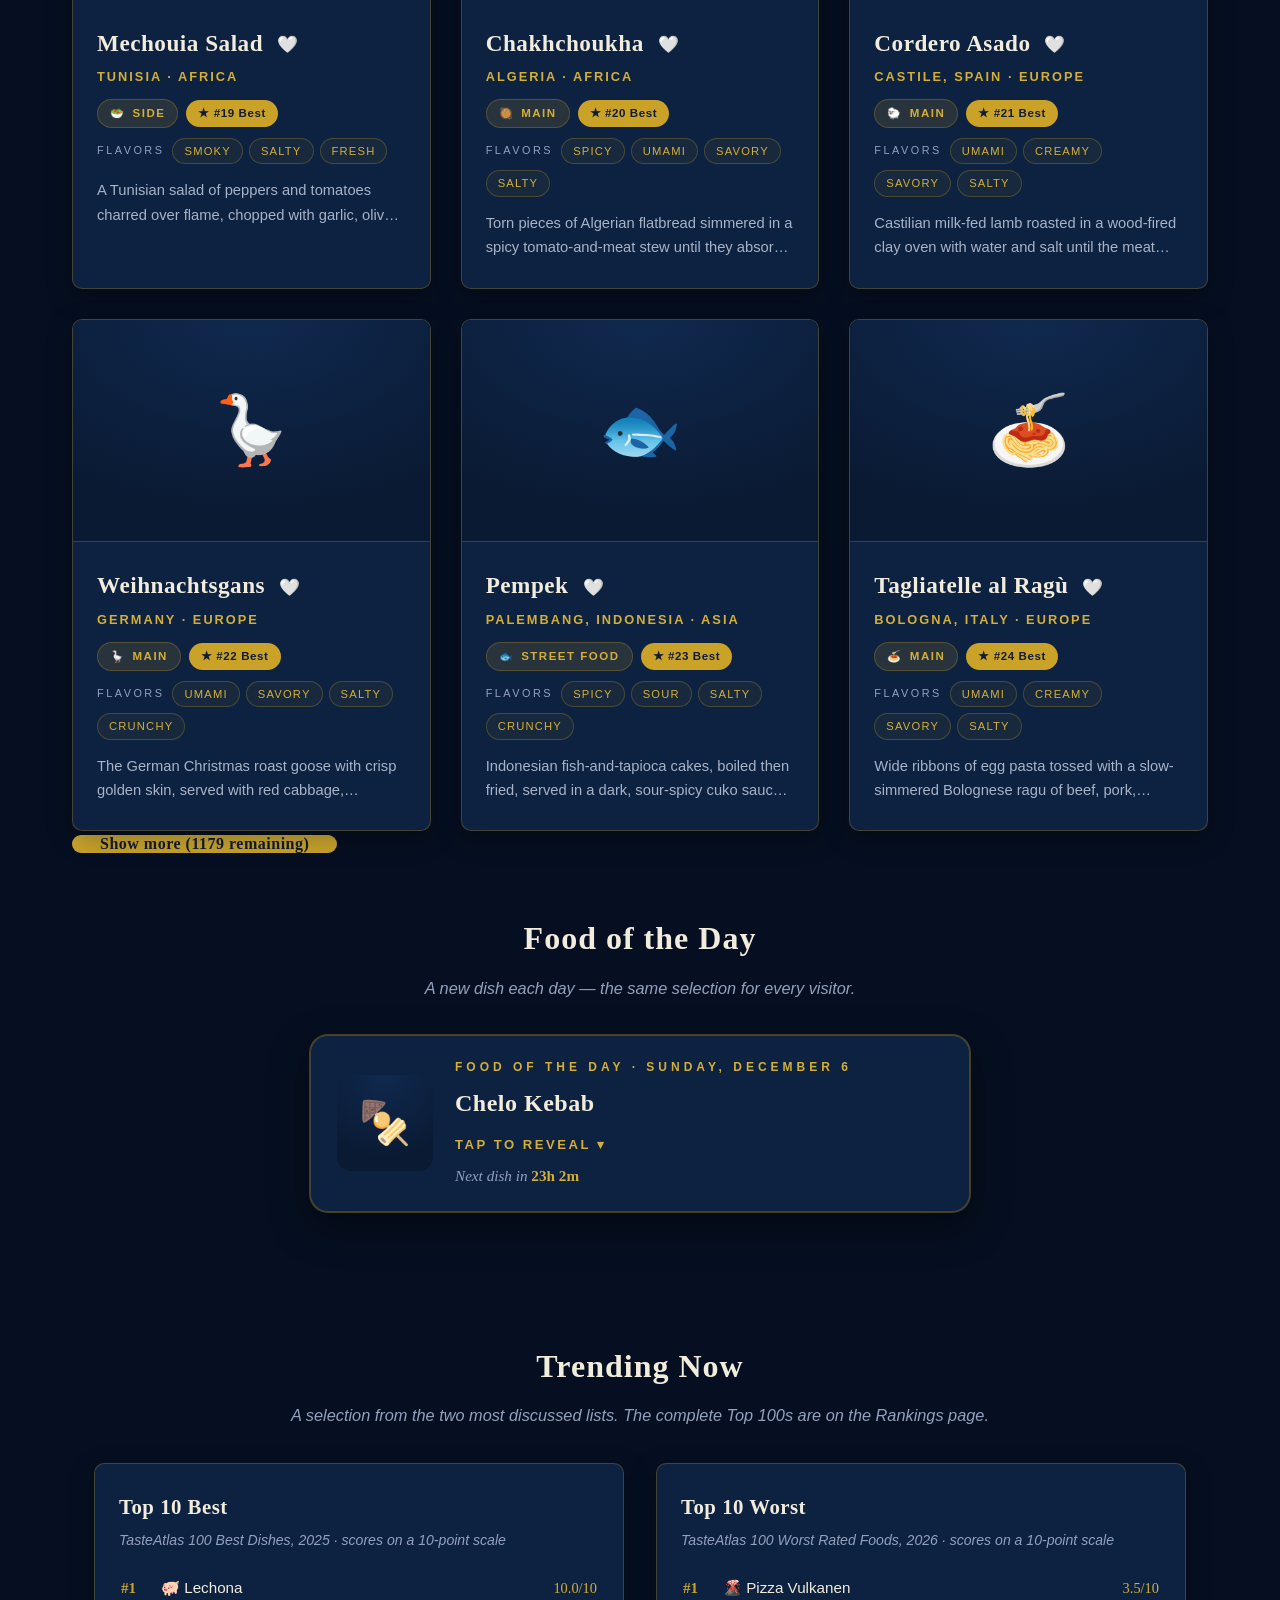
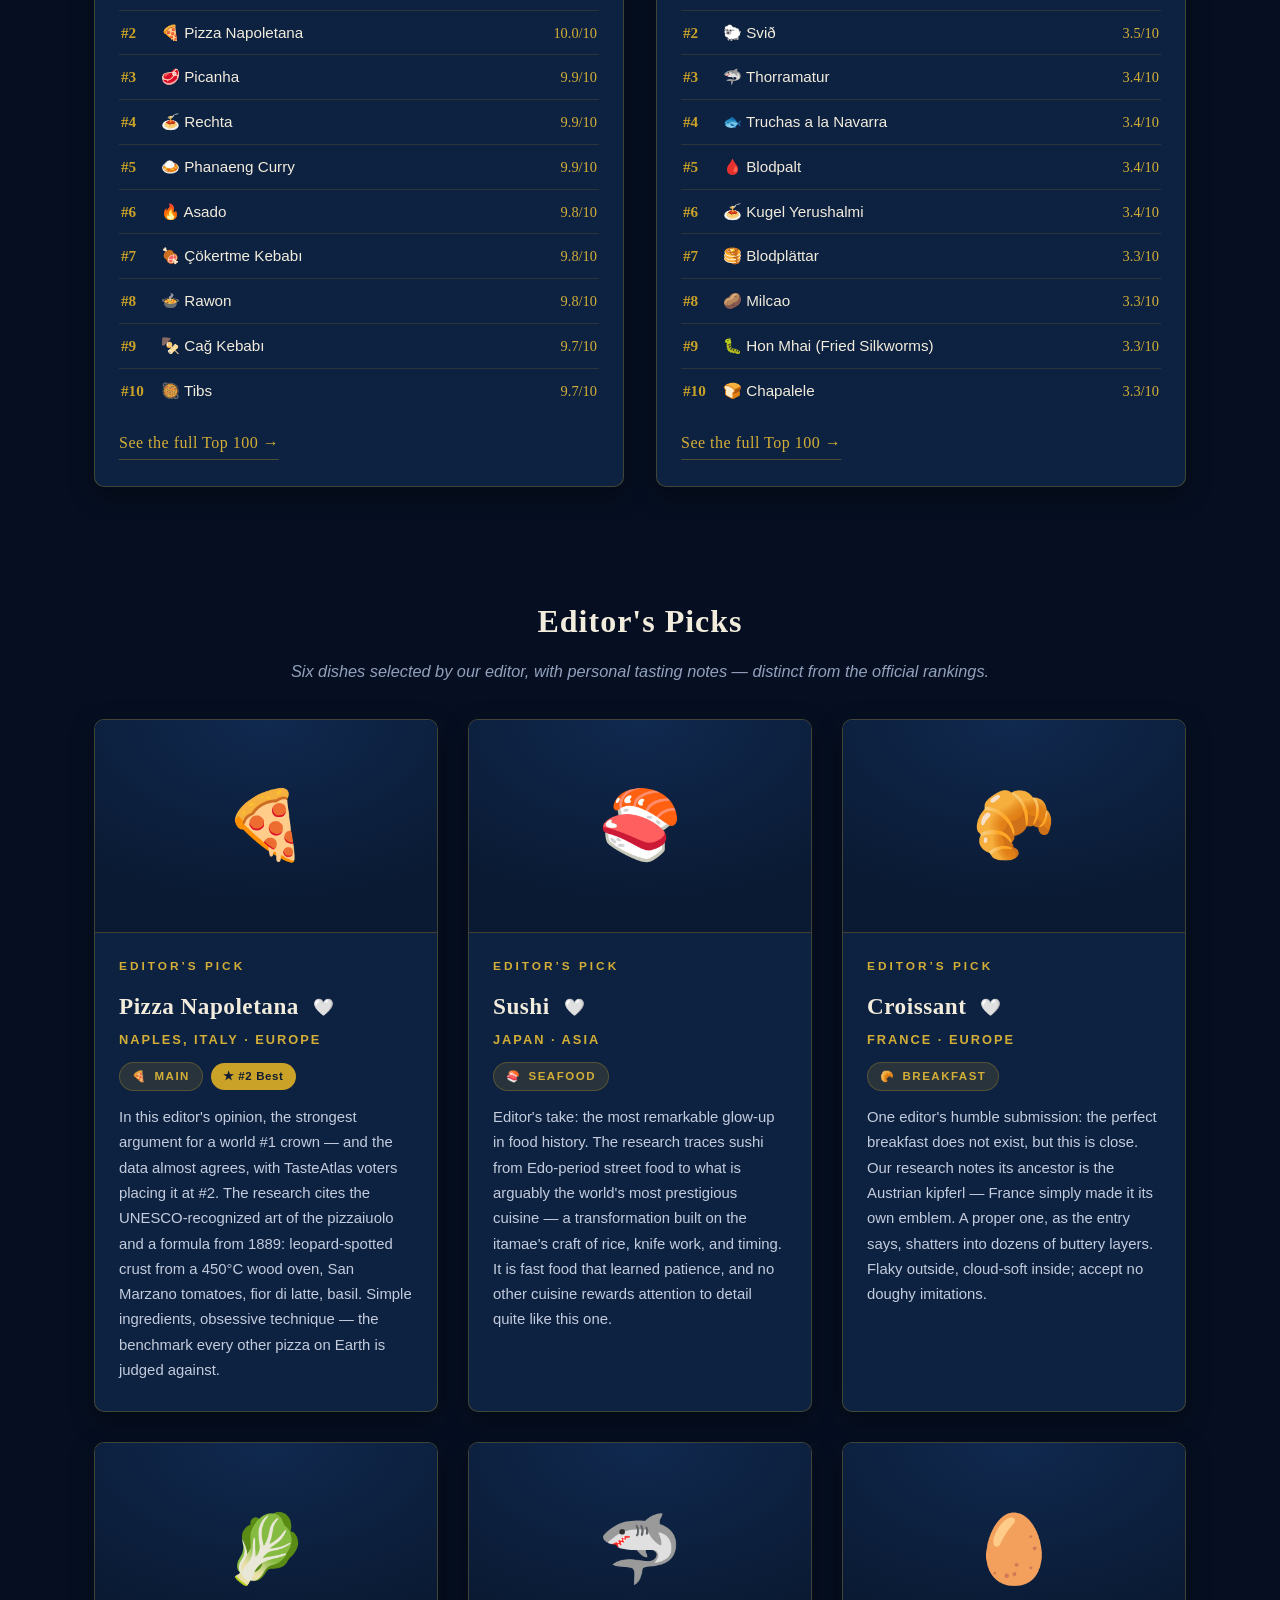
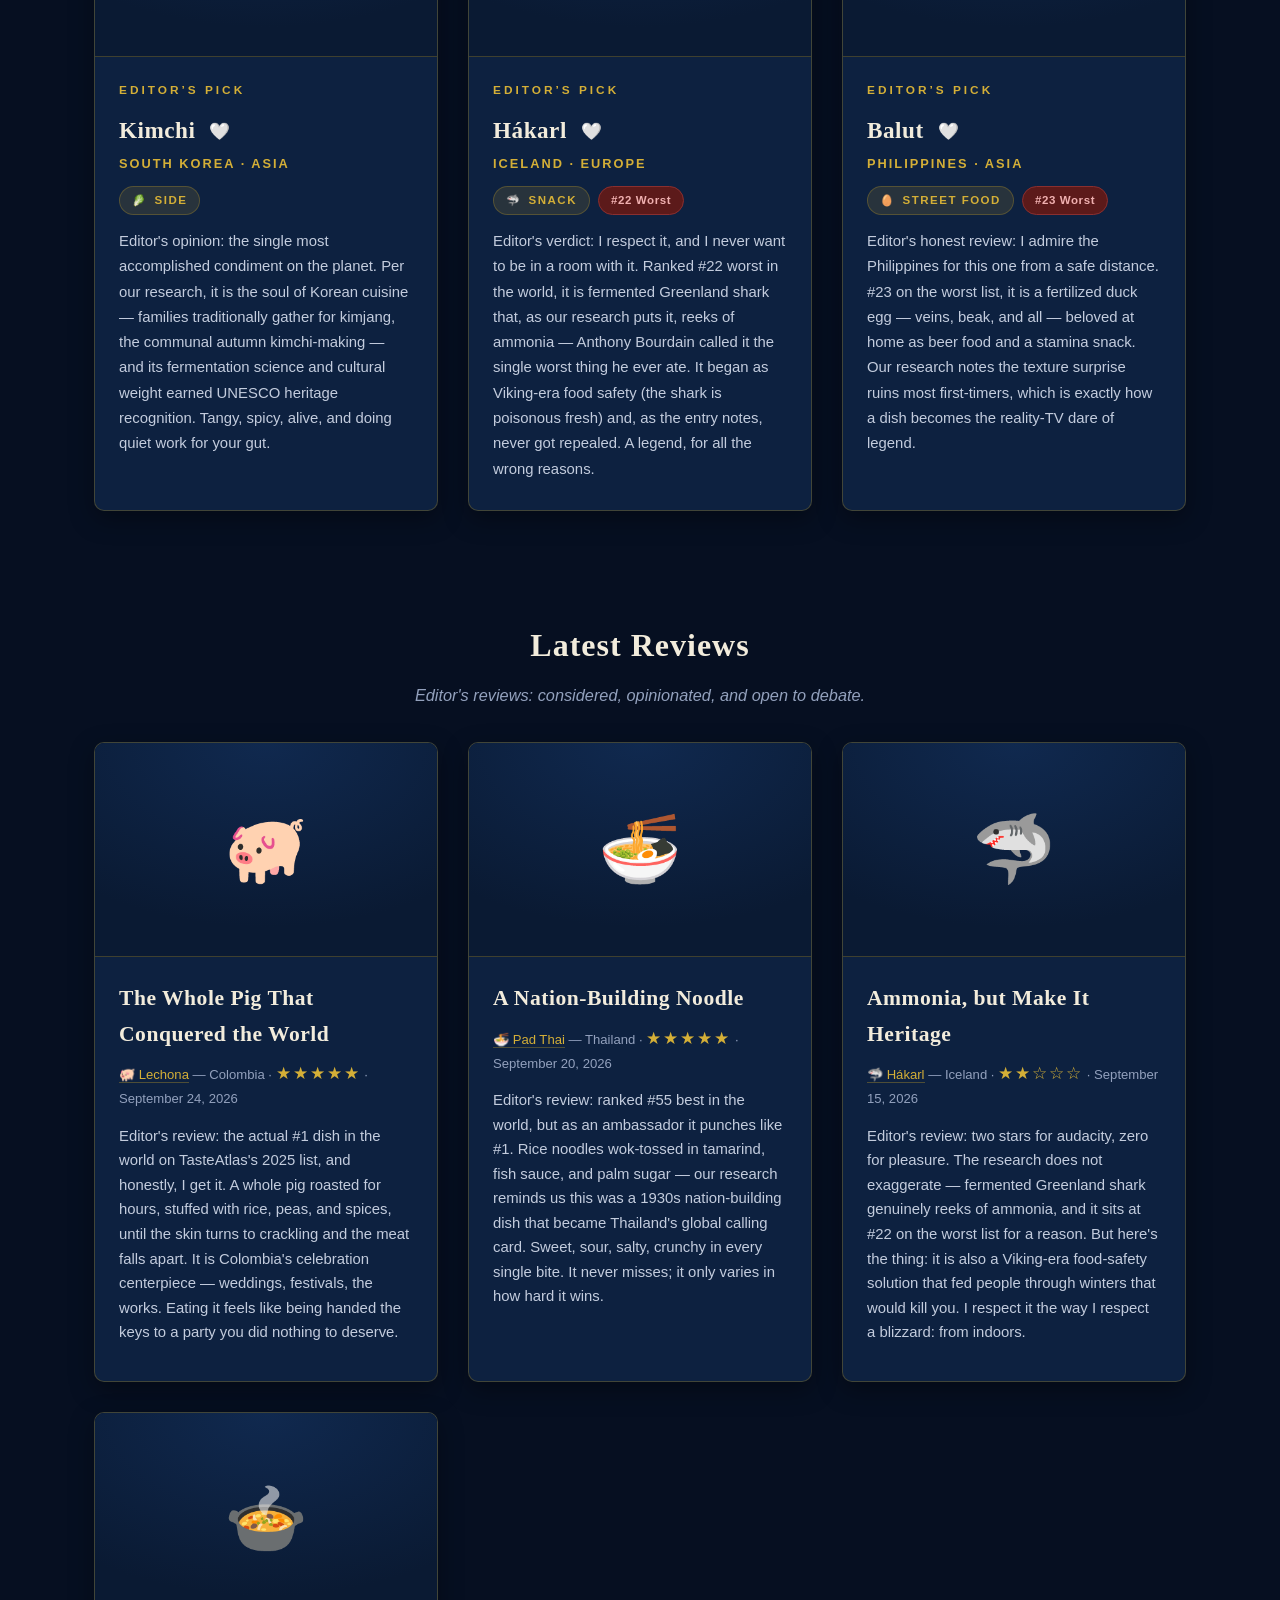
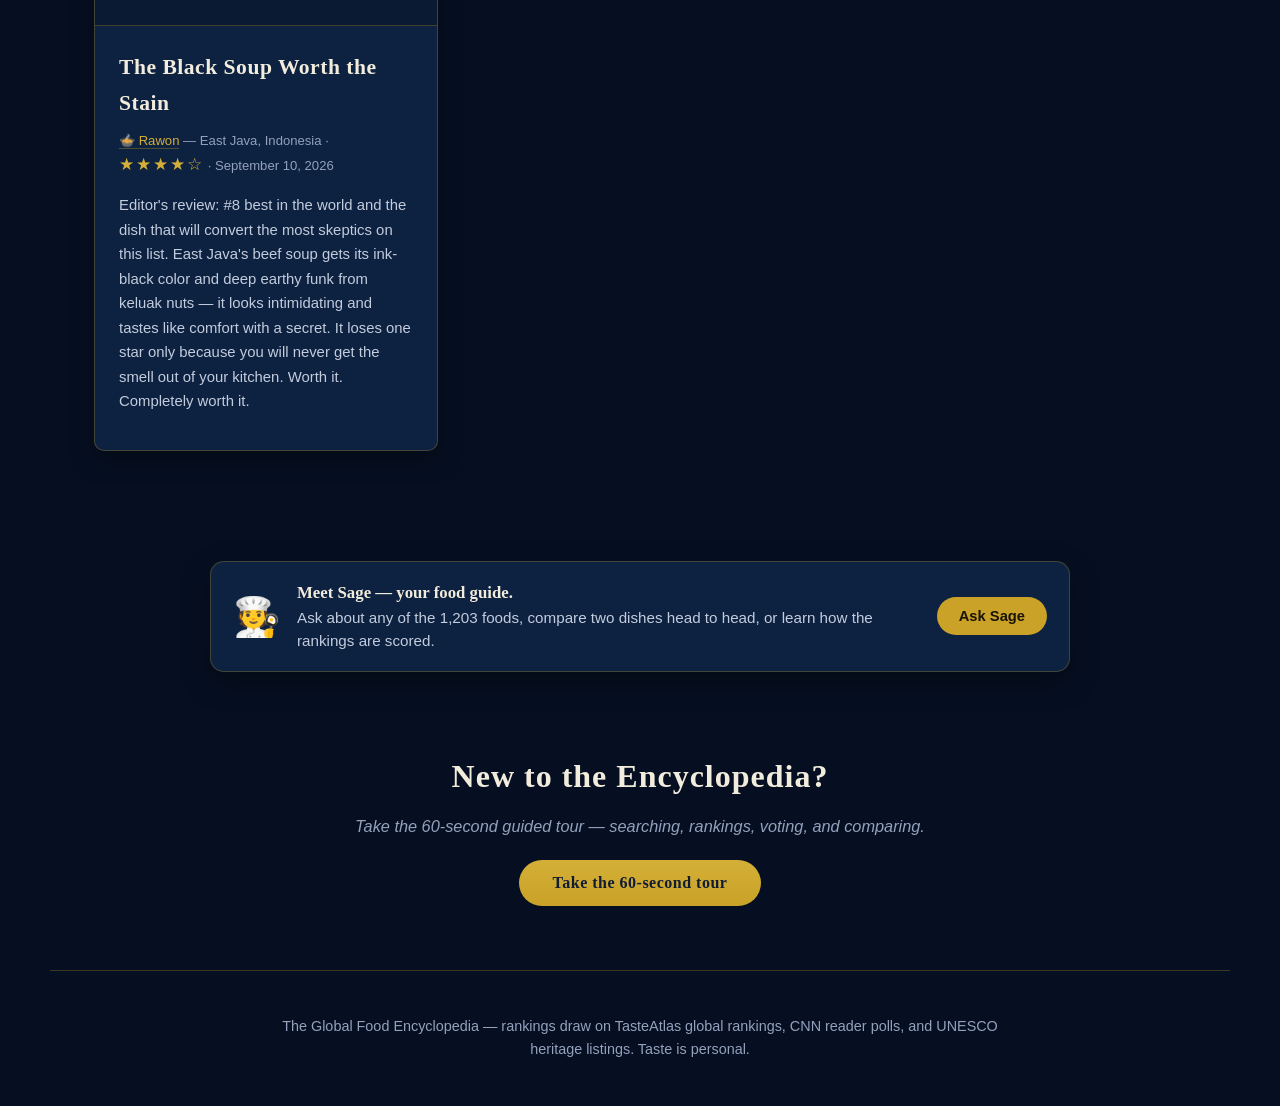
==== commit 438baca3: "Add index.html" ====
--- a/index.html
+++ b/index.html
@@ -8,7 +8,7 @@
 <meta property="og:type" content="website">
 <meta property="og:title" content="The Global Food Encyclopedia — Search Every Food on Earth">
 <meta property="og:description" content="Hundreds of dishes from every continent, with definitions, global rankings, and the research behind them. Taste is personal.">
-<meta property="og:url" content="https://globalfoodencyclopedia.example/index.html">
+<meta property="og:url" content="https://isukiro.github.io/food-rankings/index.html">
 <meta property="og:site_name" content="The Global Food Encyclopedia">
 <link rel="stylesheet" href="styles.css">
 <link rel="stylesheet" href="modal.css">
@@ -115,17 +115,94 @@
   <p class="hero-cta"><a class="gold-btn hero-btn" href="#search-section">Start exploring</a></p>
 </header>
 
+<section class="home-section search-section" id="search-section" aria-label="Search the encyclopedia">
+  <div class="section-head">
+    <h2>Search the Encyclopedia</h2>
+    <p>Enter a dish, ingredient, or country — then refine by category or region.</p>
+  </div>
+  <div class="search-hero">
+    <div class="search-input-wrap">
+      <input id="searchInput" type="text" placeholder="Search 1,203 foods — try &#8216;dumpling&#8217;, &#8216;chocolate&#8217;, or &#8216;Japan&#8217;" autocomplete="off" role="combobox" aria-expanded="false" aria-controls="searchSuggest" aria-autocomplete="list">
+      <div id="searchSuggest" class="suggest-box" role="listbox" aria-label="Search suggestions" hidden></div>
+    </div>
+    <button id="surpriseBtn" class="gold-btn">Surprise me</button>
+  </div>
+  <p class="quick-strip"><span class="quick-label">Popular now</span><span id="quickLinks"></span></p>
+  <div class="search-filters" role="group" aria-label="Refine search results">
+    <div class="chip-group">
+      <span class="chip-label">Category —</span>
+      <div class="chips" id="searchCatChips"></div>
+    </div>
+    <div class="chip-group">
+      <span class="chip-label">Region —</span>
+      <div class="chips" id="searchRegionChips"></div>
+    </div>
+  </div>
+  <p class="result-count" id="searchCount"></p>
+  <div class="grid food-grid" id="searchGrid"></div>
+  <div class="search-more-wrap"><button type="button" id="searchMore" class="gold-btn" hidden>Show more</button></div>
+  <p class="empty" id="searchEmpty" style="display:none">No foods match your search. Try another term.</p>
+  <p class="cap-note" id="searchCap" style="display:none"></p>
+</section>
+
 <section class="home-section featured-section" aria-label="Food of the day">
   <div class="section-head">
     <h2>Food of the Day</h2>
-    <p>One dish, every day — the same pick for everyone, everywhere.</p>
+    <p>A new dish each day — the same selection for every visitor.</p>
   </div>
   <div id="featured-slot"></div>
 </section>
 
-<aside class="sage-callout" aria-label="Meet Sage, your AI food guide">
+<section class="home-section" id="recent-section" aria-label="Recently viewed" style="display:none">
+  <div class="section-head">
+    <h2>Recently viewed</h2>
+    <p>Foods you have opened recently — return to them directly.</p>
+  </div>
+  <div class="chips" id="recent-strip" style="flex-wrap:wrap"></div>
+</section>
+
+<main>
+  <section class="home-section" aria-label="Trending Now">
+    <div class="section-head">
+      <h2>Trending Now</h2>
+      <p>A selection from the two most discussed lists. The complete Top 100s are on the Rankings page.</p>
+    </div>
+    <div class="trending-grid">
+      <div class="trending-col">
+        <h3>Top 10 Best</h3>
+        <p class="col-sub">TasteAtlas 100 Best Dishes, 2025 · scores on a 10-point scale</p>
+        <ul class="preview-list" id="bestPreview"></ul>
+        <a class="see-all" href="rankings.html">See the full Top 100 →</a>
+      </div>
+      <div class="trending-col">
+        <h3>Top 10 Worst</h3>
+        <p class="col-sub">TasteAtlas 100 Worst Rated Foods, 2026 · scores on a 10-point scale</p>
+        <ul class="preview-list" id="worstPreview"></ul>
+        <a class="see-all" href="rankings.html">See the full Top 100 →</a>
+      </div>
+    </div>
+  </section>
+
+  <section class="home-section" aria-label="Editor's Picks">
+    <div class="section-head">
+      <h2>Editor's Picks</h2>
+      <p>Six dishes selected by our editor, with personal tasting notes — distinct from the official rankings.</p>
+    </div>
+    <div class="picks-grid" id="picksGrid"></div>
+  </section>
+
+  <section class="home-section" aria-label="Latest Reviews">
+    <div class="section-head">
+      <h2>Latest Reviews</h2>
+      <p>Editor's reviews: considered, opinionated, and open to debate.</p>
+    </div>
+    <div class="reviews-grid" id="reviewsGrid"></div>
+  </section>
+</main>
+
+<aside class="sage-callout" aria-label="Meet Sage, your food guide">
   <span class="sage-callout-emoji">🧑‍🍳</span>
-  <div><strong>Meet Sage — your AI food guide.</strong><br>Ask about any of the 1,203 foods, compare two dishes head-to-head, or learn how the rankings are scored.</div>
+  <div><strong>Meet Sage — your food guide.</strong><br>Ask about any of the 1,203 foods, compare two dishes head to head, or learn how the rankings are scored.</div>
   <button type="button" id="sageCalloutBtn">Ask Sage</button>
 </aside>
 
@@ -138,85 +215,13 @@
 })();
 </script>
 
-<section class='home-section intro-cta' aria-label='New here'>
+<section class='home-section intro-cta' aria-label='Guided tour'>
   <div class='section-head'>
     <h2>New to the Encyclopedia?</h2>
-    <p>Take the 60-second tour and learn how to search, rank, vote and compare.</p>
+    <p>Take the 60-second guided tour — searching, rankings, voting, and comparing.</p>
     <p><button type='button' class='gold-btn' id='introTourBtn' style='padding:14px 34px;margin-top:10px'>Take the 60-second tour</button></p>
   </div>
 </section>
-<section class="home-section search-section" id="search-section" aria-label="Search the encyclopedia">
-  <div class="section-head">
-    <h2>Search the Encyclopedia</h2>
-    <p>Type a craving, a country, or an ingredient — then filter by category or region.</p>
-  </div>
-  <div class="search-hero">
-    <div class="search-input-wrap">
-      <input id="searchInput" type="text" placeholder="Search any food… (try 'dumpling', 'chocolate' or 'Japan')" autocomplete="off" role="combobox" aria-expanded="false" aria-controls="searchSuggest" aria-autocomplete="list">
-      <div id="searchSuggest" class="suggest-box" role="listbox" aria-label="Search suggestions" hidden></div>
-    </div>
-    <button id="surpriseBtn" class="gold-btn">Surprise me</button>
-  </div>
-  <div class="chip-group">
-    <span class="chip-label">Category —</span>
-    <div class="chips" id="searchCatChips"></div>
-  </div>
-  <div class="chip-group">
-    <span class="chip-label">Region —</span>
-    <div class="chips" id="searchRegionChips"></div>
-  </div>
-  <p class="result-count" id="searchCount"></p>
-  <div class="grid food-grid" id="searchGrid"></div>
-  <p class="empty" id="searchEmpty" style="display:none">No foods match. Try another craving.</p>
-  <p class="cap-note" id="searchCap" style="display:none"></p>
-</section>
-
-<section class="home-section" id="recent-section" aria-label="Recently viewed" style="display:none">
-  <div class="section-head">
-    <h2>Recently viewed</h2>
-    <p>Foods you opened recently — jump back in with one tap.</p>
-  </div>
-  <div class="chips" id="recent-strip" style="flex-wrap:wrap"></div>
-</section>
-
-<main>
-  <section class="home-section" aria-label="Trending Now">
-    <div class="section-head">
-      <h2>Trending Now</h2>
-      <p>A taste of the two lists everyone argues about. Full Top 100s live on the Rankings page.</p>
-    </div>
-    <div class="trending-grid">
-      <div class="trending-col">
-        <h3>🏆 Top 10 Best</h3>
-        <p class="col-sub">TasteAtlas 100 Best Dishes, 2025 · scores mapped to a 10-point scale</p>
-        <ul class="preview-list" id="bestPreview"></ul>
-        <a class="see-all" href="rankings.html">See the full Top 100 →</a>
-      </div>
-      <div class="trending-col">
-        <h3>👎 Top 10 Worst</h3>
-        <p class="col-sub">TasteAtlas 100 Worst Rated Foods, 2026 · scores mapped to a 10-point scale</p>
-        <ul class="preview-list" id="worstPreview"></ul>
-        <a class="see-all" href="rankings.html">See the full Top 100 →</a>
-      </div>
-    </div>
-  </section>
-
-  <section class="home-section" aria-label="Editor's Picks">
-    <div class="section-head">
-      <h2>Editor's Picks</h2>
-      <p>Six foods our editor keeps thinking about — personal tasting notes, not official rankings.</p>
-    </div>
-    <div class="picks-grid" id="picksGrid"></div>
-  </section>
-
-  <section class="home-section" aria-label="Latest Reviews">
-    <div class="section-head">
-      <h2>Latest Reviews</h2>
-      <p>Editor's reviews: subjective, strongly worded, and open to argument.</p>
-    </div>
-    <div class="reviews-grid" id="reviewsGrid"></div>
-  </section>
-</main>
 
 <footer class="site-footer">
   <p>The Global Food Encyclopedia — rankings draw on TasteAtlas global rankings, CNN reader polls, and UNESCO heritage listings. Taste is personal.</p>
@@ -240,7 +245,10 @@
 /* Homepage: food search engine + trending previews + editor's picks + latest reviews. */
 (function () {
   var state = { q: "", cat: "All", region: "All" };
-  var MAX_RESULTS = 60;
+  /* Search results are painted 24 at a time; "Show more" appends the next 24. */
+  var SEARCH_PAGE = 24;
+  var searchList = [];
+  var searchShown = 0;
 
   function scoreOf(f) {
     if (f.bestRank) return (10 - (f.bestRank - 1) * (3.5 / 99)).toFixed(1);
@@ -318,18 +326,29 @@
   }
 
   function renderSearch() {
-    var list = FOODS.filter(matchesFilters);
-    var shown = list.slice(0, MAX_RESULTS);
-    document.getElementById("searchGrid").innerHTML = shown.map(cardHTML).join("");
-    document.getElementById("searchEmpty").style.display = list.length ? "none" : "block";
+    searchList = FOODS.filter(matchesFilters);
+    searchShown = 0;
+    document.getElementById("searchGrid").innerHTML = "";
+    appendSearchResults();
+    document.getElementById("searchEmpty").style.display = searchList.length ? "none" : "block";
     document.getElementById("searchCount").textContent =
-      list.length ? ("Found " + list.length + " food" + (list.length === 1 ? "" : "s")) : "";
-    var cap = document.getElementById("searchCap");
-    if (list.length > MAX_RESULTS) {
-      cap.style.display = "block";
-      cap.textContent = "Showing the first " + MAX_RESULTS + " of " + list.length + " matches — refine your search to see more.";
+      searchList.length ? ("Found " + searchList.length + " food" + (searchList.length === 1 ? "" : "s")) : "";
+    document.getElementById("searchCap").style.display = "none";
+  }
+
+  function appendSearchResults() {
+    var next = searchList.slice(searchShown, searchShown + SEARCH_PAGE);
+    if (next.length) {
+      document.getElementById("searchGrid").insertAdjacentHTML("beforeend", next.map(cardHTML).join(""));
+      searchShown += next.length;
+    }
+    var remaining = searchList.length - searchShown;
+    var more = document.getElementById("searchMore");
+    if (remaining > 0) {
+      more.hidden = false;
+      more.textContent = "Show more (" + remaining + " remaining)";
     } else {
-      cap.style.display = "none";
+      more.hidden = true;
     }
   }
 
@@ -522,10 +541,30 @@
   var regions = Array.from(new Set(FOODS.map(function (f) { return f.region; }))).sort();
   buildChips("searchCatChips", categories, "cat");
   buildChips("searchRegionChips", regions, "region");
+
+  /* "Popular now" quick searches — one tap fills the search box and runs it. */
+  (function () {
+    var QUICK = ["Sushi", "Tacos", "Kimchi", "Croissant", "Pho"];
+    var ql = document.getElementById("quickLinks");
+    if (!ql) return;
+    ql.innerHTML = QUICK.map(function (q) {
+      return '<button type="button" class="quick-link" data-q="' + escAttr(q) + '">' + q + '</button>';
+    }).join("");
+    ql.addEventListener("click", function (e) {
+      var b = e.target.closest ? e.target.closest(".quick-link") : null;
+      if (!b) return;
+      var q = b.getAttribute("data-q");
+      state.q = q;
+      document.getElementById("searchInput").value = q;
+      renderSearch();
+      document.getElementById("searchGrid").scrollIntoView({ behavior: "smooth", block: "start" });
+    });
+  })();
   document.getElementById("searchInput").addEventListener("input", function (e) {
     state.q = e.target.value;
     renderSearch();
   });
+  document.getElementById("searchMore").addEventListener("click", appendSearchResults);
   document.getElementById("surpriseBtn").addEventListener("click", function () {
     if (typeof window.openSurprise === "function") { window.openSurprise(); return; }
     var f = FOODS[Math.floor(Math.random() * FOODS.length)];
@@ -538,6 +577,7 @@
     document.getElementById("searchEmpty").style.display = "none";
     document.getElementById("searchCount").textContent = "A surprise for you: " + f.name;
     document.getElementById("searchCap").style.display = "none";
+    document.getElementById("searchMore").hidden = true;
     document.getElementById("searchGrid").scrollIntoView({ behavior: "smooth", block: "start" });
   });
   renderSearch();
--- a/styles.css
+++ b/styles.css
@@ -106,10 +106,10 @@
   padding: 0 28px; white-space: nowrap; transition: transform 0.15s, box-shadow 0.15s;
 }
 .gold-btn:hover { transform: translateY(-1px); box-shadow: 0 6px 18px color-mix(in srgb, var(--primary) 35%, transparent); }
-.chip-group { max-width: 900px; margin: 0 auto 14px; }
+.chip-group { max-width: 900px; margin: 0 auto 30px; }
 .chip-label {
-  display: block; text-align: center; font-size: 0.72rem; letter-spacing: 3px;
-  text-transform: uppercase; color: var(--muted); margin-bottom: 8px;
+  display: block; text-align: center; font-size: 0.78rem; letter-spacing: 4px;
+  text-transform: uppercase; color: var(--accent); font-weight: 700; margin-bottom: 13px;
 }
 .result-count {
   text-align: center; color: var(--accent); font-family: Georgia, serif;
@@ -742,7 +742,7 @@
 
 /* ---- Search lives in its own band below the hero now ---- */
 .search-section .search-hero { margin-top: 8px; }
-.search-section .chip-group { margin-bottom: 18px; }
+.search-section .chip-group { margin-bottom: 30px; }
 
 /* ---- Sage callout keeps its place, with more air ---- */
 .sage-callout { margin-top: 40px; }
@@ -809,3 +809,129 @@
   font-size: .72rem; font-weight: 700; letter-spacing: 0;
 }
 .account-signout { font-size: .78rem; }
+
+/* ---------- grouped nav dropdowns ---------- */
+.nav-group { position: relative; display: inline-block; vertical-align: middle; }
+.nav-group-btn {
+  background: none; border: 0; padding: 4px 2px; margin: 0; cursor: pointer;
+  font-family: Georgia, "Times New Roman", serif; font-size: 0.82rem;
+  letter-spacing: 1.5px; text-transform: uppercase; color: var(--text);
+}
+.site-nav .nav-group-btn:hover, .site-nav .nav-group-btn.current { color: var(--accent); }
+.nav-caret { font-size: 0.65em; margin-left: 3px; }
+.nav-menu {
+  display: none; position: absolute; top: calc(100% + 10px); left: 50%;
+  transform: translateX(-50%); min-width: 210px; z-index: 500;
+  background: var(--surface, #0d2140);
+  border: 1px solid rgba(201, 162, 39, 0.32); border-radius: 12px;
+  box-shadow: 0 18px 44px rgba(0, 0, 0, 0.55); padding: 8px; text-align: left;
+}
+.nav-group:hover .nav-menu, .nav-group:focus-within .nav-menu { display: block; }
+.nav-menu a {
+  display: block; padding: 10px 14px; border-radius: 8px; white-space: nowrap;
+}
+.nav-menu a:hover { background: rgba(201, 162, 39, 0.12); }
+.nav-menu a.current { color: var(--accent); }
+@media (max-width: 760px) {
+  .nav-group-btn { font-size: 0.72rem; letter-spacing: 1px; }
+  .nav-menu { min-width: 180px; }
+}
+
+
+/* ---- Flavor line on food cards: tiny label + tag pills linking to the map ---- */
+.flavor-line {
+  display: flex; flex-wrap: wrap; gap: 6px; align-items: center;
+  margin-top: 10px; text-decoration: none;
+}
+.flavor-label {
+  font-size: 0.68rem; letter-spacing: 2.5px; text-transform: uppercase;
+  color: var(--muted); margin-right: 2px;
+}
+.flavor-pill {
+  font-size: 0.7rem; letter-spacing: 1.2px; text-transform: uppercase;
+  color: var(--accent); border: 1px solid var(--card-edge); border-radius: 999px;
+  padding: 3px 11px; background: rgba(201, 162, 39, 0.06); white-space: nowrap;
+}
+a.flavor-line:hover .flavor-pill { border-color: var(--accent); }
+
+/* ---- Food of the Day: compact teaser that expands into a big showcase ---- */
+.fotd-teaser {
+  display: flex; gap: 22px; align-items: center; max-width: 660px; margin: 0 auto;
+  padding: 22px 26px; cursor: pointer; text-align: left;
+  background: var(--surface); border: 1px solid var(--card-edge); border-radius: 18px;
+  box-shadow: 0 0 0 1px rgba(201, 162, 39, 0.35), 0 14px 40px rgba(0, 0, 0, 0.45);
+  transition: transform 0.18s ease, box-shadow 0.18s ease;
+}
+.fotd-teaser:hover {
+  transform: translateY(-2px);
+  box-shadow: 0 0 0 1px var(--accent), 0 18px 48px rgba(0, 0, 0, 0.5);
+}
+.fotd-teaser:focus-visible { outline: 2px solid var(--accent); outline-offset: 3px; }
+.fotd-teaser-media { position: relative; width: 96px; height: 96px; flex: none; }
+.fotd-teaser-media .emoji-tile { border-radius: 14px; font-size: 2.6rem; }
+.fotd-teaser-photo {
+  position: absolute; inset: 0; width: 100%; height: 100%;
+  object-fit: cover; border-radius: 14px;
+}
+.fotd-teaser-body .kicker { margin-bottom: 2px; }
+.fotd-teaser-body h3 { margin: 6px 0 4px; font-size: 1.5rem; }
+.fotd-reveal-hint {
+  margin: 10px 0 0; color: var(--accent); font-size: 0.82rem;
+  letter-spacing: 2.5px; text-transform: uppercase; font-weight: 700;
+}
+.fotd-teaser .fotd-comeback { margin-top: 8px; }
+.fotd-showcase {
+  position: relative; max-width: 880px; margin: 0 auto; overflow: hidden;
+  background: var(--surface); border: 1px solid var(--card-edge); border-radius: 20px;
+  box-shadow: 0 0 0 1px rgba(201, 162, 39, 0.4), 0 24px 70px rgba(0, 0, 0, 0.55);
+  animation: fotd-rise 0.35s ease;
+}
+@keyframes fotd-rise {
+  from { opacity: 0; transform: translateY(14px) scale(0.99); }
+  to { opacity: 1; transform: none; }
+}
+.fotd-showcase-media {
+  position: relative; height: 340px; overflow: hidden; background: var(--surface-2);
+  border-bottom: 1px solid var(--card-edge);
+}
+.fotd-showcase-photo { width: 100%; height: 100%; object-fit: cover; display: block; }
+.fotd-showcase-emoji { font-size: 6rem; }
+.fotd-collapse {
+  position: absolute; top: 12px; right: 12px; z-index: 2;
+  width: 38px; height: 38px; border-radius: 50%;
+  border: 1px solid var(--card-edge); background: rgba(6, 11, 22, 0.78);
+  color: var(--accent); font-size: 1.3rem; line-height: 1; cursor: pointer;
+}
+.fotd-collapse:hover { border-color: var(--accent); color: #fff; }
+.fotd-showcase-body { padding: 34px 40px 40px; text-align: left; }
+.fotd-showcase-body h2 { font-size: clamp(2rem, 4vw, 2.6rem); margin: 10px 0 6px; letter-spacing: 1px; }
+@media (max-width: 640px) {
+  .fotd-teaser { gap: 16px; padding: 18px; }
+  .fotd-teaser-media { width: 72px; height: 72px; }
+  .fotd-showcase-media { height: 220px; }
+  .fotd-showcase-body { padding: 24px 22px 28px; }
+}
+
+/* ---- "You are here" marker on the flavor map ---- */
+.yah-wrap { background: none; border: none; }
+.yah-dot {
+  position: absolute; width: 14px; height: 14px; margin: -7px 0 0 -7px;
+  border-radius: 50%; background: var(--accent, #d4af37);
+  border: 2px solid #060b16; box-shadow: 0 0 14px rgba(212, 175, 55, 0.9);
+}
+.yah-pulse {
+  position: absolute; width: 14px; height: 14px; margin: -7px 0 0 -7px;
+  border-radius: 50%; border: 2px solid var(--accent, #d4af37);
+  animation: yah-ping 1.8s ease-out infinite; pointer-events: none;
+}
+@keyframes yah-ping {
+  0% { transform: scale(1); opacity: 0.9; }
+  100% { transform: scale(3.4); opacity: 0; }
+}
+.yah-label {
+  position: absolute; top: -36px; left: 0; transform: translateX(-50%);
+  white-space: nowrap; background: #060b16; color: var(--accent, #d4af37);
+  border: 1px solid var(--card-edge, #c9a227); font-size: 0.7rem;
+  letter-spacing: 1.8px; text-transform: uppercase; padding: 5px 12px;
+  border-radius: 999px; pointer-events: none;
+}
